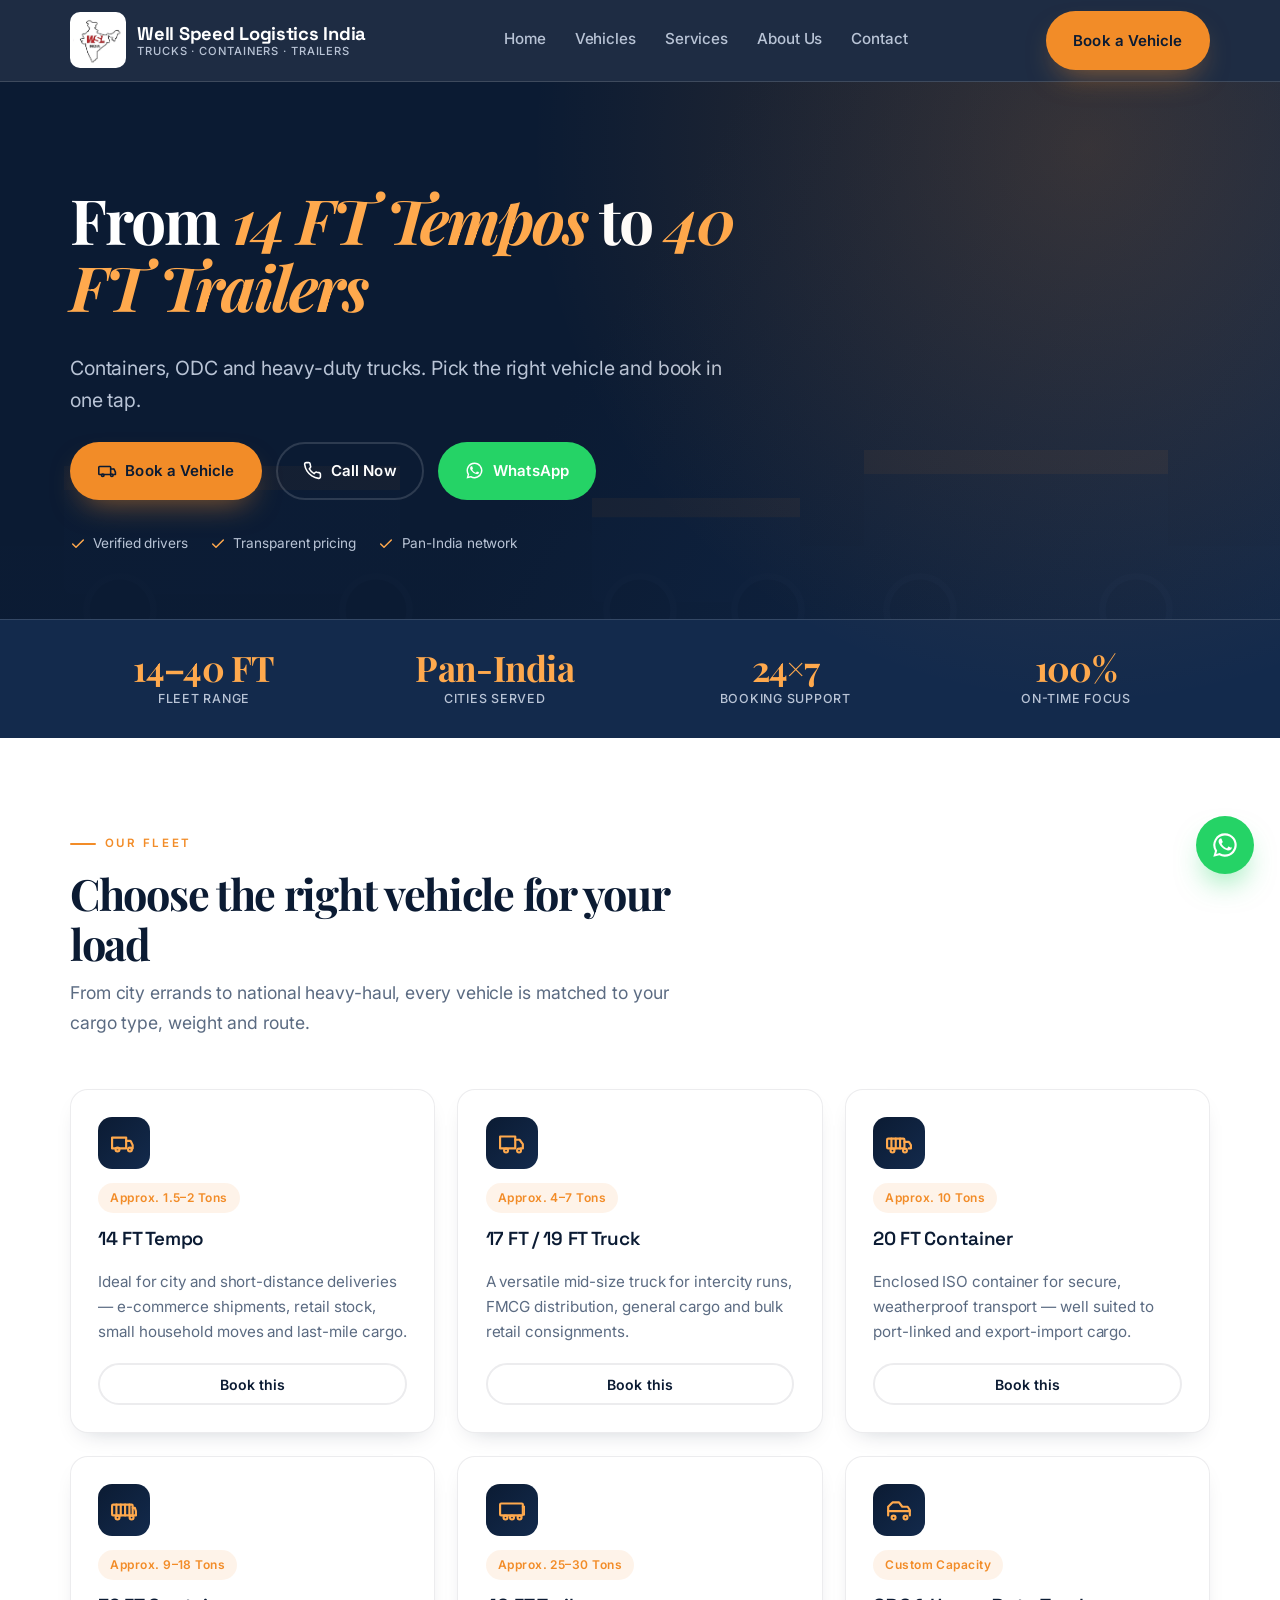
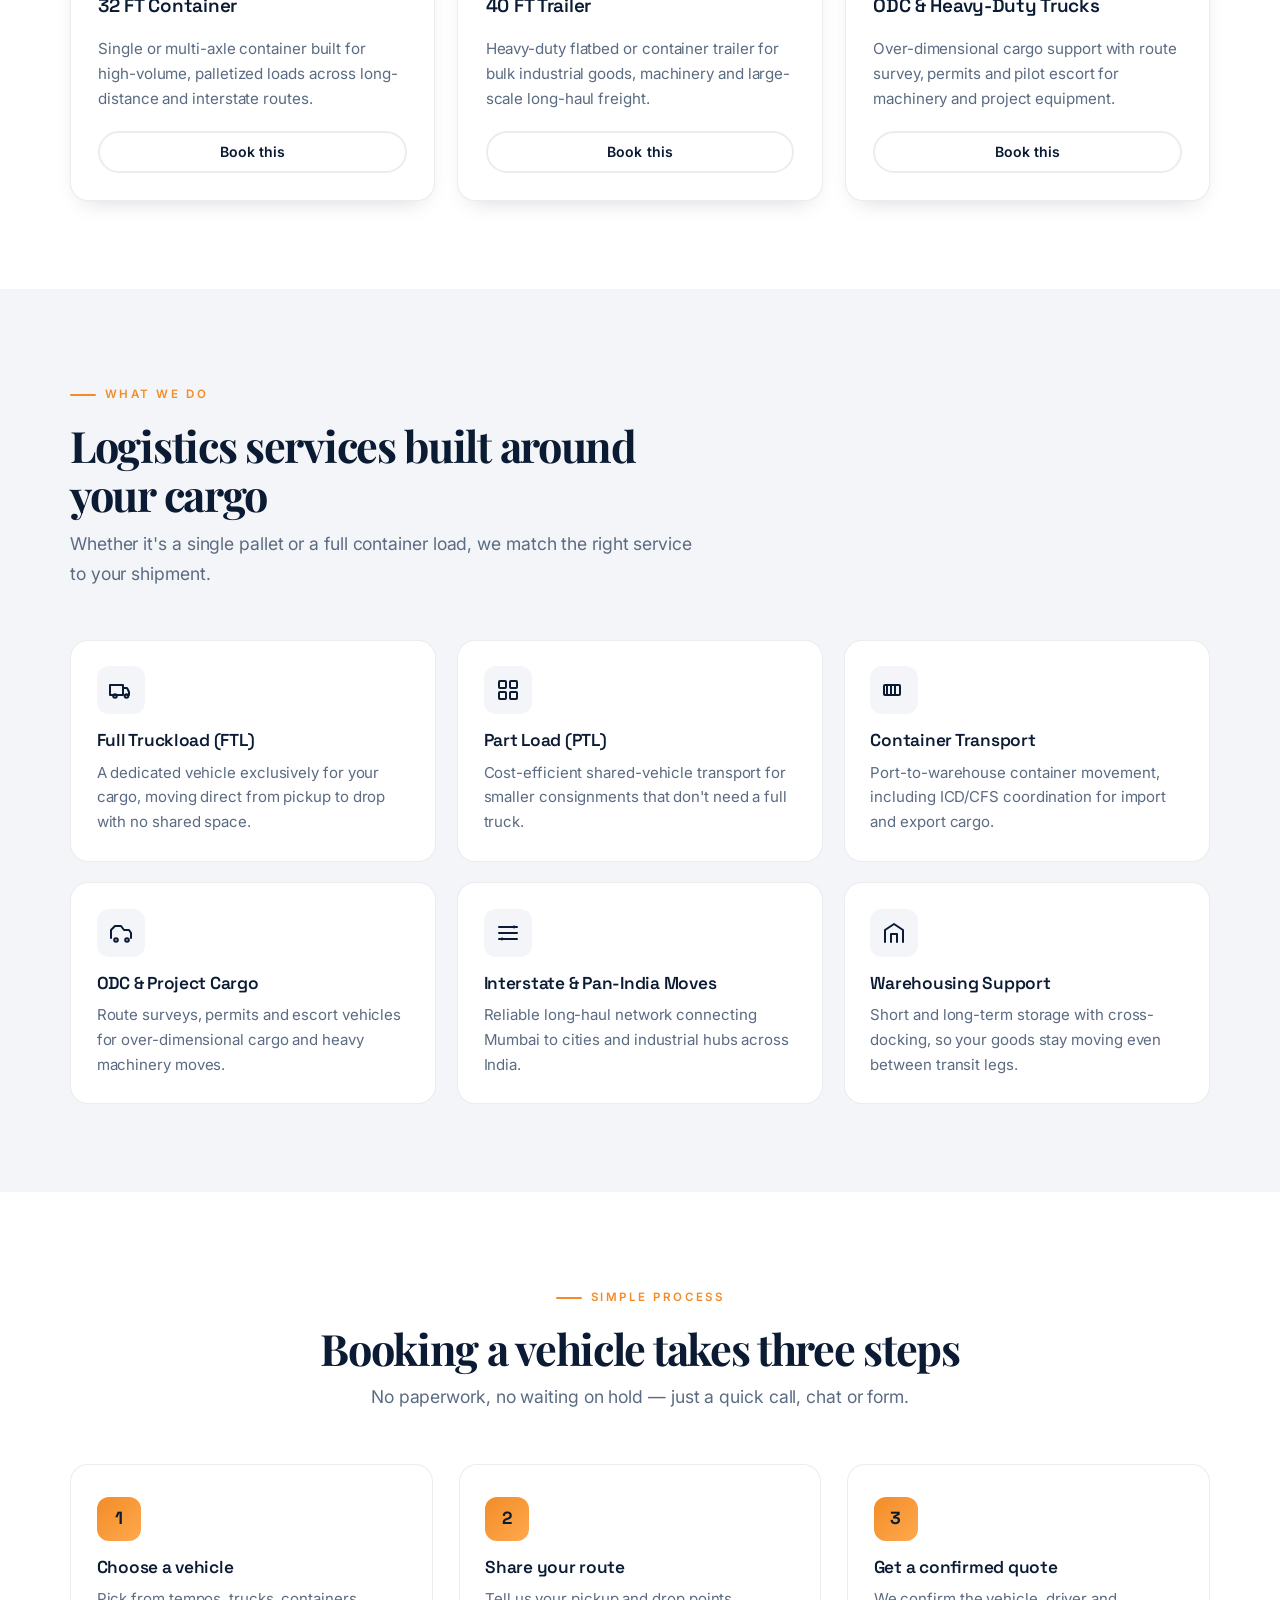
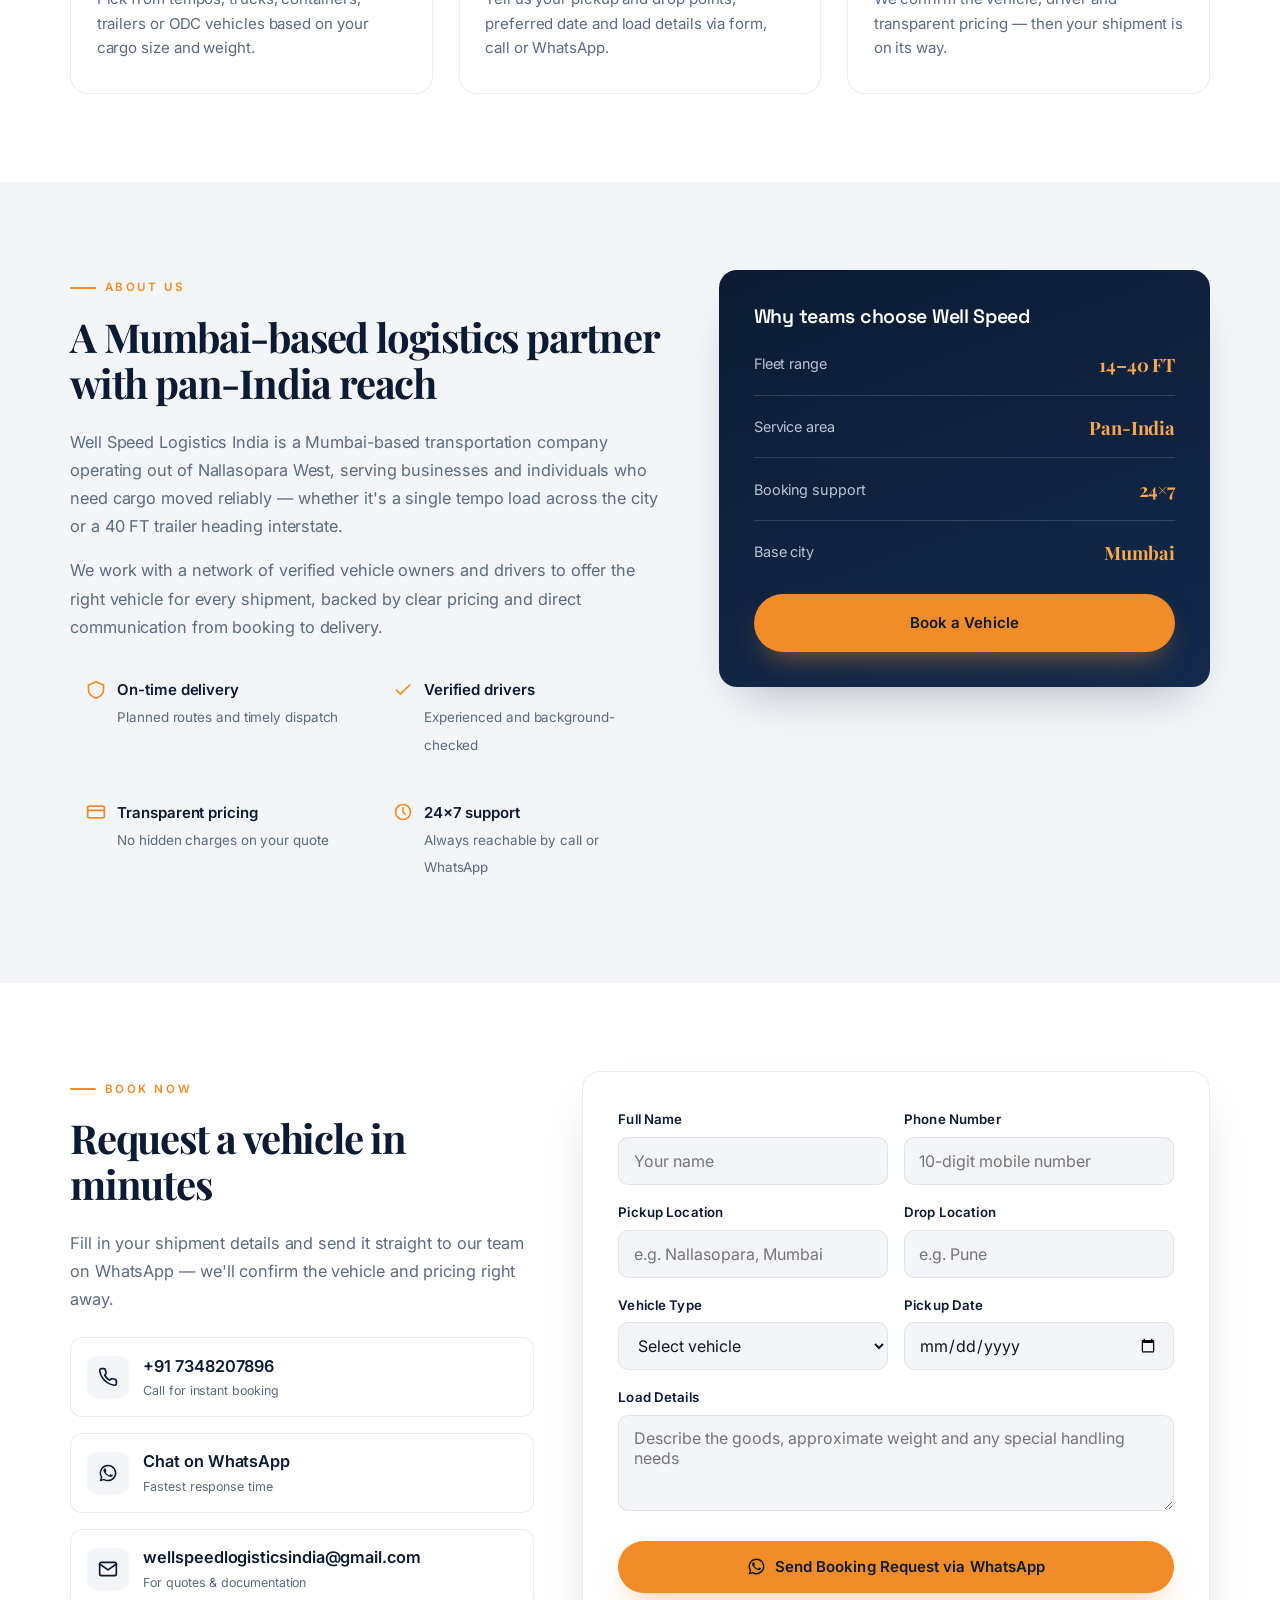
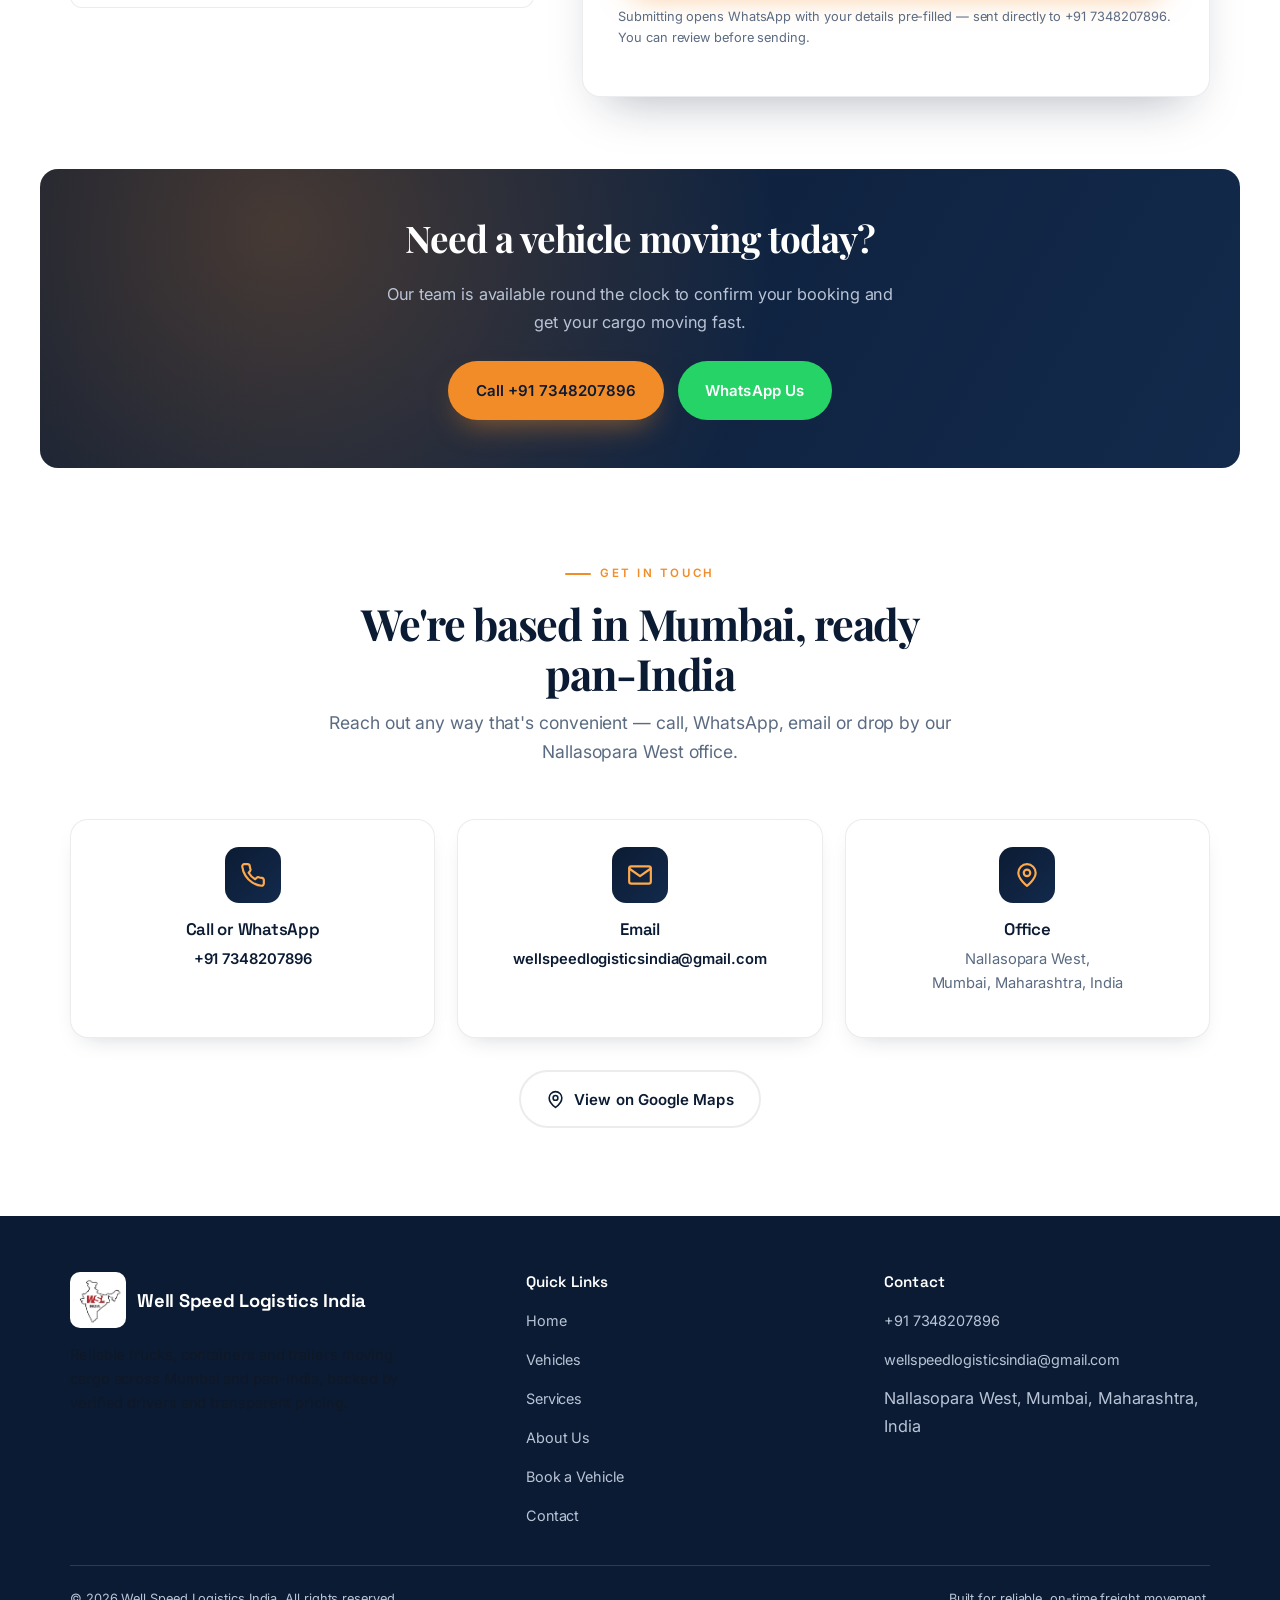
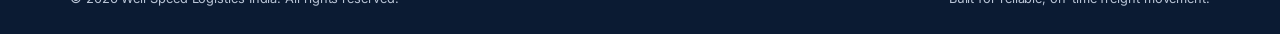
==== index.html @ 602a4a4e "created a updated the 'well-speed-logistics-india'" ====
<!DOCTYPE html>
<html lang="en-IN">
<head>
  <meta charset="UTF-8">
  <meta name="viewport" content="width=device-width, initial-scale=1.0">
  <title>Well Speed Logistics India | Trucks, Containers & Trailers – Mumbai</title>
  <meta name="description" content="Well Speed Logistics India, Mumbai — book 14FT tempos, 17/19FT trucks, 20FT/32FT containers, 40FT trailers and ODC heavy-duty trucks. Full truckload, part load, container transport and pan-India interstate moves. Call +91 7348207896.">
  <meta name="keywords" content="logistics company Mumbai, transport company Nallasopara, truck booking India, container transport Mumbai, ODC transport, full truckload, trailer booking, part load transport">
  <meta name="author" content="Well Speed Logistics India">
  <meta name="robots" content="index, follow">
  <meta name="theme-color" content="#0B1B33">
  <meta property="og:type" content="website">
  <meta property="og:title" content="Well Speed Logistics India | Trucks, Containers & Trailers">
  <meta property="og:description" content="From 14 FT tempos to 40 FT trailers — containers, ODC and heavy-duty trucks. Pick the right vehicle and book in one tap.">
  <meta property="og:locale" content="en_IN">

  <link rel="preconnect" href="https://fonts.googleapis.com">
  <link rel="preconnect" href="https://fonts.gstatic.com" crossorigin>
  <link href="https://fonts.googleapis.com/css2?family=Inter:wght@400;500;600;700&family=Playfair+Display:wght@600;700;800&family=Space+Grotesk:wght@500;600;700&display=swap" rel="stylesheet">

  <script type="application/ld+json">
  {
    "@context": "https://schema.org",
    "@type": "MovingCompany",
    "name": "Well Speed Logistics India",
    "telephone": "+91-7348207896",
    "email": "wellspeedlogisticsindia@gmail.com",
    "address": {
      "@type": "PostalAddress",
      "streetAddress": "Nallasopara West",
      "addressLocality": "Mumbai",
      "addressRegion": "Maharashtra",
      "addressCountry": "IN"
    },
    "areaServed": "IN",
    "priceRange": "$$"
  }
  </script>

  <style>
    :root{
      --navy:#0B1B33;
      --navy-2:#132A4C;
      --navy-3:#1B3763;
      --orange:#F28C28;
      --orange-2:#FFA94D;
      --light:#F3F5F8;
      --white:#FFFFFF;
      --ink:#101826;
      --muted:#5B6B82;
      --muted-light:#B9C4D6;
      --border:rgba(16,24,38,0.08);
      --border-light:rgba(255,255,255,0.14);
      --shadow:0 24px 48px -24px rgba(11,27,51,0.35);
      --shadow-sm:0 10px 24px -14px rgba(11,27,51,0.25);
      --radius:18px;
      --radius-sm:12px;
      --container:1220px;

      /* Premium type stacks */
      --font-display: 'Playfair Display', 'Space Grotesk', Georgia, serif;
      --font-heading: 'Space Grotesk', 'Inter', sans-serif;
      --font-body: 'Inter', -apple-system, BlinkMacSystemFont, 'Segoe UI', sans-serif;
    }

    *,*::before,*::after{box-sizing:border-box;}

    html{
      scroll-behavior:smooth;
      scroll-padding-top:84px;
      -webkit-text-size-adjust:100%;
    }

    body{
      margin:0;
      font-family:var(--font-body);
      font-size:1.02rem;
      font-weight:400;
      color:var(--ink);
      background:var(--white);
      line-height:1.7;
      letter-spacing:-0.005em;
      -webkit-font-smoothing:antialiased;
      -moz-osx-font-smoothing:grayscale;
      text-rendering:optimizeLegibility;
      font-feature-settings:"kern" 1, "liga" 1, "calt" 1;
    }

    /* Display headings — premium serif */
    h1,h2{
      font-family:var(--font-display);
      font-weight:700;
      letter-spacing:-0.025em;
      margin:0 0 .55em;
      color:var(--navy);
      line-height:1.12;
    }

    /* Supporting headings — modern geometric */
    h3,h4{
      font-family:var(--font-heading);
      font-weight:600;
      letter-spacing:-0.015em;
      margin:0 0 .5em;
      color:var(--navy);
      line-height:1.25;
    }

    p{
      margin:0 0 1em;
      font-size:1.02rem;
      line-height:1.72;
      color:var(--ink);
    }

    img{width:100%;height:auto;display:block;}
    a{color:inherit;text-decoration:none;}
    ul{margin:0;padding:0;list-style:none;}
    button{font-family:inherit;cursor:pointer;}
    input,select,textarea{font-family:inherit;font-size:1rem;}
    section{scroll-margin-top:84px;}

    .container{
      width:100%;
      max-width:var(--container);
      margin-inline:auto;
      padding-inline:clamp(1.1rem,4vw,2.5rem);
    }

    .eyebrow{
      display:inline-flex;
      align-items:center;
      gap:.55rem;
      font-family:var(--font-body);
      font-size:.72rem;
      font-weight:600;
      letter-spacing:.22em;
      text-transform:uppercase;
      color:var(--orange);
      margin-bottom:1rem;
    }
    .eyebrow::before{
      content:"";
      width:26px;height:2px;
      background:var(--orange);
      display:inline-block;
      border-radius:2px;
    }

    .section-head{
      max-width:640px;
      margin-bottom:clamp(2rem,5vw,3.2rem);
    }
    .section-head.center{margin-inline:auto;text-align:center;}
    .section-head h2{
      font-family:var(--font-display);
      font-size:clamp(1.85rem,4.2vw,2.7rem);
      font-weight:700;
      letter-spacing:-0.03em;
      line-height:1.15;
      margin-bottom:.55rem;
    }
    .section-head p{
      color:var(--muted);
      font-size:clamp(1rem,1.6vw,1.1rem);
      line-height:1.7;
      letter-spacing:-0.005em;
    }

    /* ---------- Buttons ---------- */
    .btn{
      display:inline-flex;
      align-items:center;
      justify-content:center;
      gap:.55rem;
      min-height:50px;
      padding:.9rem 1.6rem;
      border-radius:999px;
      font-family:var(--font-body);
      font-weight:600;
      font-size:.94rem;
      letter-spacing:0.005em;
      border:2px solid transparent;
      transition:transform .2s ease, box-shadow .2s ease, background .2s ease, color .2s ease, border-color .2s ease;
      white-space:nowrap;
    }
    .btn svg{flex-shrink:0;width:19px;height:19px;}
    .btn-primary{
      background:var(--orange);
      color:var(--navy);
      box-shadow:0 14px 30px -12px rgba(242,140,40,.55);
    }
    .btn-primary:hover{transform:translateY(-2px);box-shadow:0 18px 34px -12px rgba(242,140,40,.65);}
    .btn-outline{
      background:transparent;
      border-color:var(--border-light);
      color:var(--white);
    }
    .btn-outline:hover{background:rgba(255,255,255,.08);transform:translateY(-2px);}
    .btn-outline-dark{
      background:transparent;
      border-color:var(--border);
      color:var(--navy);
    }
    .btn-outline-dark:hover{background:var(--light);transform:translateY(-2px);}
    .btn-whatsapp{
      background:#25D366;
      color:#fff;
    }
    .btn-whatsapp:hover{transform:translateY(-2px);box-shadow:0 14px 28px -12px rgba(37,211,102,.55);}
    .btn-block{width:100%;}
    .btn-sm{min-height:42px;padding:.6rem 1.2rem;font-size:.88rem;}

    /* ---------- Reveal animation ---------- */
    .reveal{opacity:1;}
    @supports (animation-timeline: view()){
      .reveal{
        animation: reveal-in linear both;
        animation-timeline: view();
        animation-range: entry 0% cover 35%;
      }
    }
    @keyframes reveal-in{
      from{opacity:0;transform:translateY(28px);}
      to{opacity:1;transform:none;}
    }
    @media (prefers-reduced-motion: reduce){
      .reveal{animation:none !important;opacity:1 !important;transform:none !important;}
      html{scroll-behavior:auto;}
    }

    /* ---------- Header ---------- */
    .site-header{
      position:sticky;
      top:0;
      z-index:100;
      background:rgba(11,27,51,.92);
      backdrop-filter:blur(10px);
      -webkit-backdrop-filter:blur(10px);
      border-bottom:1px solid var(--border-light);
      transition:box-shadow .25s ease;
    }
    .site-header.scrolled{box-shadow:0 12px 30px -18px rgba(0,0,0,.5);}
    .header-inner{
      display:flex;
      align-items:center;
      justify-content:space-between;
      gap:1rem;
      padding-block:.7rem;
      min-height:64px;
    }
    .brand{
      display:flex;
      align-items:center;
      gap:.7rem;
      min-width:0;
    }
    /* LOGO STYLES — your WSL India logo on white background */
    .logo-box{
      width:56px;height:56px;
      flex-shrink:0;
      border-radius:10px;
      border:none;
      background:#ffffff;
      display:flex;align-items:center;justify-content:center;
      overflow:hidden;
    }
    .logo-box img{
      width:100%;
      height:100%;
      object-fit:contain;
      padding:3px;
    }
    .brand-text{
      display:flex;
      flex-direction:column;
      line-height:1.15;
      min-width:0;
    }
    .brand-text .name{
      font-family:var(--font-heading);
      font-weight:700;
      font-size:clamp(.98rem,2.2vw,1.15rem);
      letter-spacing:-0.015em;
      color:#fff;
      white-space:nowrap;
      overflow:hidden;
      text-overflow:ellipsis;
    }
    .brand-text .tag{
      font-size:.7rem;
      color:var(--muted-light);
      letter-spacing:.08em;
      text-transform:uppercase;
      font-weight:500;
    }

    .main-nav{
      display:none;
      align-items:center;
      gap:clamp(1rem,2vw,2rem);
    }
    .main-nav a{
      color:var(--muted-light);
      font-weight:500;
      font-size:.95rem;
      letter-spacing:-0.005em;
      padding:.4rem .1rem;
      border-bottom:2px solid transparent;
      transition:color .2s ease, border-color .2s ease;
    }
    .main-nav a:hover{color:#fff;border-color:var(--orange);}

    .header-actions{display:flex;align-items:center;gap:.7rem;}
    .header-actions .btn{display:none;}

    .hamburger{
      display:flex;
      align-items:center;
      justify-content:center;
      width:46px;height:46px;
      border-radius:10px;
      border:1px solid var(--border-light);
      background:rgba(255,255,255,.05);
      color:#fff;
    }
    .hamburger svg{width:22px;height:22px;}
    .hamburger .icon-close{display:none;}
    .hamburger[aria-expanded="true"] .icon-menu{display:none;}
    .hamburger[aria-expanded="true"] .icon-close{display:block;}

    .mobile-nav{
      display:none;
      flex-direction:column;
      gap:.2rem;
      padding:.6rem 0 1.2rem;
      border-top:1px solid var(--border-light);
    }
    .mobile-nav.open{display:flex;}
    .mobile-nav a{
      color:#fff;
      font-weight:500;
      padding:.85rem .3rem;
      border-radius:8px;
      min-height:44px;
      display:flex;
      align-items:center;
    }
    .mobile-nav a:hover{background:rgba(255,255,255,.06);}
    .mobile-nav .btn{margin-top:.6rem;}

    @media (min-width:900px){
      .main-nav{display:flex;}
      .header-actions .btn{display:inline-flex;}
      .hamburger{display:none;}
      .mobile-nav{display:none !important;}
    }

    /* ---------- Hero ---------- */
    .hero{
      position:relative;
      color:#fff;
      background:
        linear-gradient(120deg,rgba(11,27,51,.94),rgba(11,27,51,.86) 45%,rgba(19,42,76,.82)),
        url('data:image/svg+xml;utf8,<svg xmlns="http://www.w3.org/2000/svg" width="1600" height="900" viewBox="0 0 1600 900"><rect width="1600" height="900" fill="%230B1B33"/><g opacity="0.35"><rect x="0" y="620" width="1600" height="280" fill="%23132A4C"/><rect x="80" y="520" width="420" height="160" rx="10" fill="%231B3763"/><rect x="80" y="520" width="420" height="30" fill="%23F28C28"/><circle cx="150" cy="700" r="42" fill="%230B1B33" stroke="%23334E77" stroke-width="8"/><circle cx="470" cy="700" r="42" fill="%230B1B33" stroke="%23334E77" stroke-width="8"/><rect x="560" y="600" width="180" height="90" rx="8" fill="%23132A4C"/><rect x="740" y="560" width="260" height="130" rx="10" fill="%231B3763"/><rect x="740" y="560" width="260" height="24" fill="%23F28C28"/><circle cx="800" cy="700" r="42" fill="%230B1B33" stroke="%23334E77" stroke-width="8"/><circle cx="960" cy="700" r="42" fill="%230B1B33" stroke="%23334E77" stroke-width="8"/><rect x="1080" y="500" width="380" height="190" rx="10" fill="%23132A4C"/><rect x="1080" y="500" width="380" height="30" fill="%23F28C28"/><circle cx="1150" cy="700" r="42" fill="%230B1B33" stroke="%23334E77" stroke-width="8"/><circle cx="1420" cy="700" r="42" fill="%230B1B33" stroke="%23334E77" stroke-width="8"/></g></svg>');
      background-size:cover;
      background-position:center;
      overflow:hidden;
    }
    .hero::after{
      content:"";
      position:absolute;inset:0;
      background:radial-gradient(circle at 85% 10%,rgba(242,140,40,.18),transparent 45%);
      pointer-events:none;
    }
    .hero-inner{
      position:relative;
      padding-block:clamp(3.2rem,9vw,6.5rem) clamp(2.5rem,6vw,4rem);
    }
    .hero-content{max-width:720px;}
    .hero-content h1{
      font-family:var(--font-display);
      font-size:clamp(2.1rem,6vw,3.9rem);
      font-weight:700;
      letter-spacing:-0.03em;
      line-height:1.08;
      color:#fff;
      margin-bottom:.5em;
    }
    .hero-content h1 .accent{
      color:var(--orange-2);
      font-style:italic;
      font-weight:700;
    }
    .hero-content .lead{
      font-family:var(--font-body);
      font-size:clamp(1.05rem,2vw,1.22rem);
      font-weight:400;
      color:var(--muted-light);
      line-height:1.65;
      letter-spacing:-0.008em;
      max-width:56ch;
    }
    .hero-ctas{
      display:flex;
      flex-wrap:wrap;
      gap:.85rem;
      margin-top:1.6rem;
    }
    .hero-badges{
      display:flex;
      flex-wrap:wrap;
      gap:.6rem 1.4rem;
      margin-top:2rem;
      font-size:.85rem;
      color:var(--muted-light);
    }
    .hero-badges span{display:flex;align-items:center;gap:.45rem;}
    .hero-badges svg{width:16px;height:16px;color:var(--orange-2);flex-shrink:0;}

    .stats-strip{
      position:relative;
      background:var(--navy-2);
      border-top:1px solid var(--border-light);
    }
    .stats-grid{
      display:grid;
      grid-template-columns:repeat(2,1fr);
      gap:1.4rem;
      padding-block:1.8rem;
    }
    .stat{color:#fff;text-align:center;}
    .stat .num{
      font-family:var(--font-display);
      font-weight:700;
      font-size:clamp(1.5rem,3.4vw,2.2rem);
      letter-spacing:-0.02em;
      color:var(--orange-2);
      line-height:1.1;
    }
    .stat .label{
      font-family:var(--font-body);
      font-size:.78rem;
      font-weight:500;
      letter-spacing:.06em;
      text-transform:uppercase;
      color:var(--muted-light);
    }
    @media (min-width:760px){
      .stats-grid{grid-template-columns:repeat(4,1fr);}
    }

    /* ---------- Generic sections ---------- */
    .section{padding-block:clamp(3rem,7vw,5.5rem);}
    .section.alt{background:var(--light);}

    /* ---------- Vehicles ---------- */
    .grid-cards{
      display:grid;
      grid-template-columns:1fr;
      gap:1.4rem;
    }
    @media (min-width:760px){.grid-cards{grid-template-columns:repeat(2,1fr);}}
    @media (min-width:1100px){.grid-cards{grid-template-columns:repeat(3,1fr);}}

    .v-card{
      background:#fff;
      border:1px solid var(--border);
      border-radius:var(--radius);
      padding:clamp(1.3rem,2.5vw,1.7rem);
      box-shadow:var(--shadow-sm);
      display:flex;
      flex-direction:column;
      gap:.9rem;
      transition:transform .25s ease, box-shadow .25s ease, border-color .25s ease;
    }
    .v-card:hover{transform:translateY(-6px);box-shadow:var(--shadow);border-color:rgba(242,140,40,.35);}
    .v-icon{
      width:52px;height:52px;
      border-radius:14px;
      background:linear-gradient(135deg,var(--navy),var(--navy-2));
      display:flex;align-items:center;justify-content:center;
      color:var(--orange-2);
    }
    .v-icon svg{width:26px;height:26px;}
    .v-card h3{
      font-family:var(--font-heading);
      font-size:1.18rem;
      font-weight:600;
      letter-spacing:-0.015em;
      color:var(--navy);
      margin-bottom:.25rem;
    }
    .v-cap{
      display:inline-block;
      font-size:.75rem;
      font-weight:600;
      letter-spacing:.04em;
      color:var(--orange);
      background:rgba(242,140,40,.1);
      border-radius:999px;
      padding:.28rem .75rem;
      width:fit-content;
    }
    .v-card p{color:var(--muted);font-size:.95rem;line-height:1.65;margin-bottom:0;flex-grow:1;}
    .v-card .btn{margin-top:.3rem;}

    /* ---------- Services ---------- */
    .svc-grid{
      display:grid;
      grid-template-columns:1fr;
      gap:1.3rem;
    }
    @media (min-width:760px){.svc-grid{grid-template-columns:repeat(2,1fr);}}
    @media (min-width:1100px){.svc-grid{grid-template-columns:repeat(3,1fr);}}
    .svc-card{
      background:#fff;
      border-radius:var(--radius);
      padding:clamp(1.3rem,2.5vw,1.6rem);
      border:1px solid var(--border);
      transition:transform .25s ease, box-shadow .25s ease;
    }
    .svc-card:hover{transform:translateY(-4px);box-shadow:var(--shadow-sm);}
    .svc-icon{
      width:48px;height:48px;
      border-radius:12px;
      background:var(--light);
      display:flex;align-items:center;justify-content:center;
      color:var(--navy);
      margin-bottom:1rem;
    }
    .svc-icon svg{width:24px;height:24px;}
    .svc-card h3{font-size:1.08rem;}
    .svc-card p{color:var(--muted);font-size:.94rem;line-height:1.65;margin:0;}

    /* ---------- How it works ---------- */
    .steps{
      display:grid;
      grid-template-columns:1fr;
      gap:1.6rem;
      counter-reset:step;
    }
    @media (min-width:760px){.steps{grid-template-columns:repeat(3,1fr);}}
    .step{
      position:relative;
      background:#fff;
      border:1px solid var(--border);
      border-radius:var(--radius);
      padding:clamp(1.5rem,3vw,2rem) clamp(1.3rem,3vw,1.6rem);
    }
    .step .step-num{
      width:44px;height:44px;
      border-radius:12px;
      background:linear-gradient(135deg,var(--orange),var(--orange-2));
      color:var(--navy);
      font-family:var(--font-heading);
      font-weight:700;
      font-size:1.1rem;
      display:flex;align-items:center;justify-content:center;
      margin-bottom:1rem;
    }
    .step h3{font-size:1.08rem;}
    .step p{color:var(--muted);font-size:.94rem;line-height:1.65;margin:0;}

    /* ---------- About ---------- */
    .about-grid{
      display:grid;
      grid-template-columns:1fr;
      gap:clamp(2rem,5vw,3rem);
      align-items:start;
    }
    @media (min-width:1100px){.about-grid{grid-template-columns:1.1fr .9fr;}}
    .about-copy p{color:var(--muted);}
    .about-copy h2{
      font-family:var(--font-display);
      font-size:clamp(1.85rem,4.2vw,2.5rem);
      letter-spacing:-0.03em;
      line-height:1.15;
    }
    .why-list{
      display:grid;
      grid-template-columns:1fr;
      gap:.8rem;
      margin-top:1.4rem;
    }
    @media (min-width:600px){.why-list{grid-template-columns:1fr 1fr;}}
    .why-item{
      display:flex;
      align-items:flex-start;
      gap:.7rem;
      background:var(--light);
      border-radius:var(--radius-sm);
      padding:.9rem 1rem;
    }
    .why-item svg{width:20px;height:20px;color:var(--orange);flex-shrink:0;margin-top:.15rem;}
    .why-item strong{display:block;font-size:.94rem;color:var(--navy);font-weight:600;letter-spacing:-0.005em;}
    .why-item span.desc{font-size:.84rem;color:var(--muted);line-height:1.55;}

    .about-panel{
      background:linear-gradient(160deg,var(--navy),var(--navy-2));
      border-radius:var(--radius);
      padding:clamp(1.6rem,4vw,2.2rem);
      color:#fff;
      box-shadow:var(--shadow);
    }
    .about-panel h3{color:#fff;font-size:1.22rem;font-family:var(--font-heading);}
    .about-panel ul{display:flex;flex-direction:column;gap:1rem;margin-top:1.2rem;}
    .about-panel li{display:flex;justify-content:space-between;align-items:center;border-bottom:1px solid var(--border-light);padding-bottom:.9rem;font-size:.9rem;color:var(--muted-light);}
    .about-panel li:last-child{border-bottom:none;padding-bottom:0;}
    .about-panel li b{color:var(--orange-2);font-family:var(--font-display);font-size:1.15rem;font-weight:700;letter-spacing:-0.01em;}

    /* ---------- Booking form ---------- */
    .booking-wrap{
      display:grid;
      grid-template-columns:1fr;
      gap:clamp(2rem,5vw,3rem);
      align-items:start;
    }
    @media (min-width:1100px){.booking-wrap{grid-template-columns:.85fr 1.15fr;}}
    .booking-info h2{
      font-family:var(--font-display);
      font-size:clamp(1.85rem,4.2vw,2.5rem);
      letter-spacing:-0.03em;
      line-height:1.15;
    }
    .booking-info p{color:var(--muted);}
    .info-list{display:flex;flex-direction:column;gap:1rem;margin-top:1.5rem;}
    .info-row{
      display:flex;
      align-items:center;
      gap:.9rem;
      background:#fff;
      border:1px solid var(--border);
      border-radius:var(--radius-sm);
      padding:.9rem 1rem;
    }
    .info-row .ic{
      width:42px;height:42px;flex-shrink:0;
      border-radius:10px;
      background:var(--light);
      display:flex;align-items:center;justify-content:center;
      color:var(--navy);
    }
    .info-row .ic svg{width:20px;height:20px;}
    .info-row a{font-weight:600;color:var(--navy);letter-spacing:-0.005em;}
    .info-row span.small{display:block;font-size:.78rem;color:var(--muted);}

    .booking-form{
      background:#fff;
      border:1px solid var(--border);
      border-radius:var(--radius);
      padding:clamp(1.4rem,3.5vw,2.2rem);
      box-shadow:var(--shadow);
    }
    .form-grid{
      display:grid;
      grid-template-columns:1fr;
      gap:1rem;
    }
    @media (min-width:600px){
      .form-grid{grid-template-columns:1fr 1fr;}
      .form-grid .full{grid-column:1 / -1;}
    }
    .field label{
      display:block;
      font-size:.83rem;
      font-weight:600;
      letter-spacing:.01em;
      color:var(--navy);
      margin-bottom:.4rem;
    }
    .field input,
    .field select,
    .field textarea{
      width:100%;
      min-height:48px;
      border:1.5px solid var(--border);
      border-radius:10px;
      padding:.7rem .9rem;
      background:var(--light);
      color:var(--ink);
      transition:border-color .2s ease, background .2s ease;
    }
    .field textarea{min-height:96px;resize:vertical;}
    .field input:focus,
    .field select:focus,
    .field textarea:focus{
      outline:none;
      border-color:var(--orange);
      background:#fff;
    }
    .form-note{font-size:.8rem;color:var(--muted);margin-top:.9rem;line-height:1.6;}
    .form-status{
      margin-top:.9rem;
      font-size:.85rem;
      font-weight:600;
      color:#1b7a3d;
      display:none;
    }
    .form-status.show{display:block;}

    /* ---------- Contact ---------- */
    .contact-grid{
      display:grid;
      grid-template-columns:1fr;
      gap:1.4rem;
    }
    @media (min-width:760px){.contact-grid{grid-template-columns:repeat(3,1fr);}}
    .contact-card{
      background:#fff;
      border:1px solid var(--border);
      border-radius:var(--radius);
      padding:clamp(1.3rem,2.5vw,1.7rem);
      text-align:center;
      box-shadow:var(--shadow-sm);
    }
    .contact-card .ic{
      width:56px;height:56px;
      margin-inline:auto;
      border-radius:14px;
      background:linear-gradient(135deg,var(--navy),var(--navy-2));
      display:flex;align-items:center;justify-content:center;
      color:var(--orange-2);
      margin-bottom:1rem;
    }
    .contact-card .ic svg{width:26px;height:26px;}
    .contact-card h3{font-size:1.05rem;}
    .contact-card p{color:var(--muted);font-size:.92rem;line-height:1.6;}
    .contact-card a.link{color:var(--navy);font-weight:600;}
    .map-cta{
      margin-top:2rem;
      text-align:center;
    }

    /* ---------- CTA band ---------- */
    .cta-band{
      background:linear-gradient(120deg,var(--navy),var(--navy-2));
      color:#fff;
      border-radius:var(--radius);
      padding:clamp(2rem,5vw,3rem);
      text-align:center;
      margin-inline:clamp(1.1rem,4vw,2.5rem);
      margin-top:-1rem;
      position:relative;
      overflow:hidden;
    }
    .cta-band::before{
      content:"";
      position:absolute;inset:0;
      background:radial-gradient(circle at 20% 20%,rgba(242,140,40,.25),transparent 50%);
    }
    .cta-band h2{
      color:#fff;
      font-family:var(--font-display);
      font-size:clamp(1.6rem,3.8vw,2.3rem);
      letter-spacing:-0.03em;
      line-height:1.15;
      position:relative;
    }
    .cta-band p{color:var(--muted-light);max-width:52ch;margin-inline:auto;position:relative;}
    .cta-band .hero-ctas{justify-content:center;position:relative;}

    /* ---------- Footer ---------- */
    footer{
      background:var(--navy);
      color:var(--muted-light);
      padding-block:clamp(2.5rem,5vw,3.5rem) 1.5rem;
    }
    .footer-grid{
      display:grid;
      grid-template-columns:1fr;
      gap:2rem;
    }
    @media (min-width:760px){.footer-grid{grid-template-columns:1.3fr 1fr 1fr;}}
    .footer-brand .brand{margin-bottom:.9rem;}
    .footer-brand p{font-size:.92rem;max-width:38ch;line-height:1.65;}
    .footer-col h4{color:#fff;font-size:.95rem;margin-bottom:1rem;letter-spacing:.01em;}
    .footer-col ul{display:flex;flex-direction:column;gap:.7rem;}
    .footer-col a{font-size:.9rem;transition:color .2s ease;}
    .footer-col a:hover{color:var(--orange-2);}
    .footer-bottom{
      border-top:1px solid var(--border-light);
      margin-top:2.2rem;
      padding-top:1.4rem;
      display:flex;
      flex-wrap:wrap;
      justify-content:space-between;
      gap:.8rem;
      font-size:.8rem;
    }

    /* ---------- Floating WhatsApp ---------- */
    .wa-float{
      position:fixed;
      right:clamp(1rem,4vw,1.6rem);
      bottom:clamp(1rem,4vw,1.6rem);
      width:58px;height:58px;
      border-radius:50%;
      background:#25D366;
      color:#fff;
      display:flex;align-items:center;justify-content:center;
      box-shadow:0 16px 30px -10px rgba(37,211,102,.6);
      z-index:90;
      transition:transform .2s ease;
    }
    .wa-float:hover{transform:scale(1.08);}
    .wa-float svg{width:28px;height:28px;}

    .visually-hidden{
      position:absolute;width:1px;height:1px;
      padding:0;margin:-1px;overflow:hidden;
      clip:rect(0,0,0,0);white-space:nowrap;border:0;
    }

    a:focus-visible,button:focus-visible,input:focus-visible,select:focus-visible,textarea:focus-visible{
      outline:2.5px solid var(--orange);
      outline-offset:2px;
    }
  </style>
</head>
<body>

<a class="visually-hidden" href="#main">Skip to main content</a>

<header class="site-header" id="siteHeader">
  <div class="container header-inner">
    <a href="#home" class="brand" aria-label="Well Speed Logistics India, home">
      <!-- LOGO: header -->
      <span class="logo-box">
        <img src="well-speed.jpeg" alt="Well Speed Logistics India logo">
      </span>
      <span class="brand-text">
        <span class="name">Well Speed Logistics India</span>
        <span class="tag">Trucks &middot; Containers &middot; Trailers</span>
      </span>
    </a>

    <nav class="main-nav" aria-label="Primary">
      <a href="#home">Home</a>
      <a href="#vehicles">Vehicles</a>
      <a href="#services">Services</a>
      <a href="#about">About Us</a>
      <a href="#contact">Contact</a>
    </nav>

    <div class="header-actions">
      <a href="#booking" class="btn btn-primary">Book a Vehicle</a>
      <button class="hamburger" id="hamburgerBtn" aria-expanded="false" aria-controls="mobileNav" aria-label="Toggle navigation menu">
        <svg class="icon-menu" viewBox="0 0 24 24" fill="none" stroke="currentColor" stroke-width="2" stroke-linecap="round"><line x1="3" y1="6" x2="21" y2="6"/><line x1="3" y1="12" x2="21" y2="12"/><line x1="3" y1="18" x2="21" y2="18"/></svg>
        <svg class="icon-close" viewBox="0 0 24 24" fill="none" stroke="currentColor" stroke-width="2" stroke-linecap="round"><line x1="6" y1="6" x2="18" y2="18"/><line x1="18" y1="6" x2="6" y2="18"/></svg>
      </button>
    </div>
  </div>

  <div class="container">
    <nav class="mobile-nav" id="mobileNav" aria-label="Mobile">
      <a href="#home">Home</a>
      <a href="#vehicles">Vehicles</a>
      <a href="#services">Services</a>
      <a href="#about">About Us</a>
      <a href="#contact">Contact</a>
      <a href="#booking" class="btn btn-primary btn-block">Book a Vehicle</a>
    </nav>
  </div>
</header>

<main id="main">

  <!-- ================= HERO ================= -->
  <section class="hero" id="home">
    <div class="container hero-inner">
      <div class="hero-content">
        <h1>From <span class="accent">14 FT Tempos</span> to <span class="accent">40 FT Trailers</span></h1>
        <p class="lead">Containers, ODC and heavy-duty trucks. Pick the right vehicle and book in one tap.</p>
        <div class="hero-ctas">
          <a href="#booking" class="btn btn-primary">
            <svg viewBox="0 0 24 24" fill="none" stroke="currentColor" stroke-width="2" stroke-linecap="round" stroke-linejoin="round"><rect x="1" y="7" width="15" height="10" rx="1"/><path d="M16 10h3.5a1 1 0 0 1 .9.55L22 14v3h-2"/><circle cx="6" cy="18" r="1.6"/><circle cx="17.5" cy="18" r="1.6"/></svg>
            Book a Vehicle
          </a>
          <a href="tel:+917348207896" class="btn btn-outline">
            <svg viewBox="0 0 24 24" fill="none" stroke="currentColor" stroke-width="2" stroke-linecap="round" stroke-linejoin="round"><path d="M22 16.9v3a2 2 0 0 1-2.2 2 19.8 19.8 0 0 1-8.6-3.1 19.5 19.5 0 0 1-6-6A19.8 19.8 0 0 1 2.1 4.2 2 2 0 0 1 4 2h3a2 2 0 0 1 2 1.7c.1.9.3 1.8.6 2.7a2 2 0 0 1-.4 2.1L8 9.9a16 16 0 0 0 6 6l1.4-1.4a2 2 0 0 1 2.1-.4c.9.3 1.8.5 2.7.6A2 2 0 0 1 22 16.9Z"/></svg>
            Call Now
          </a>
          <a href="https://wa.me/917348207896?text=Hi%20Well%20Speed%20Logistics%20India%2C%20I%20would%20like%20to%20book%20a%20vehicle." target="_blank" rel="noopener" class="btn btn-whatsapp">
            <svg viewBox="0 0 24 24" fill="currentColor"><path d="M17.5 14.4c-.3-.1-1.7-.9-2-1-.3-.1-.5-.1-.7.1-.2.3-.7 1-.9 1.2-.2.2-.3.2-.6.1-.3-.1-1.3-.5-2.4-1.5-.9-.8-1.5-1.8-1.7-2.1-.2-.3 0-.5.1-.6.1-.1.3-.3.4-.5.1-.1.2-.3.3-.5.1-.2 0-.4 0-.5C10 9 9.4 7.6 9.2 7c-.2-.5-.4-.5-.6-.5h-.5c-.2 0-.5.1-.7.3-.2.3-.9.9-.9 2.2s1 2.6 1.1 2.7c.1.2 2 3 4.7 4.2.7.3 1.2.5 1.6.6.7.2 1.3.2 1.8.1.5-.1 1.7-.7 1.9-1.4.2-.7.2-1.2.2-1.4-.1-.1-.3-.2-.6-.3z"/><path d="M12 2a10 10 0 0 0-8.6 15.1L2 22l5.1-1.3A10 10 0 1 0 12 2Zm0 18.2a8.2 8.2 0 0 1-4.2-1.1l-.3-.2-3 .8.8-2.9-.2-.3A8.2 8.2 0 1 1 12 20.2Z"/></svg>
            WhatsApp
          </a>
        </div>
        <div class="hero-badges">
          <span><svg viewBox="0 0 24 24" fill="none" stroke="currentColor" stroke-width="2.2" stroke-linecap="round" stroke-linejoin="round"><path d="M20 6 9 17l-5-5"/></svg> Verified drivers</span>
          <span><svg viewBox="0 0 24 24" fill="none" stroke="currentColor" stroke-width="2.2" stroke-linecap="round" stroke-linejoin="round"><path d="M20 6 9 17l-5-5"/></svg> Transparent pricing</span>
          <span><svg viewBox="0 0 24 24" fill="none" stroke="currentColor" stroke-width="2.2" stroke-linecap="round" stroke-linejoin="round"><path d="M20 6 9 17l-5-5"/></svg> Pan-India network</span>
        </div>
      </div>
    </div>

    <div class="stats-strip">
      <div class="container">
        <div class="stats-grid">
          <div class="stat"><div class="num">14–40 FT</div><div class="label">Fleet range</div></div>
          <div class="stat"><div class="num">Pan-India</div><div class="label">Cities served</div></div>
          <div class="stat"><div class="num">24×7</div><div class="label">Booking support</div></div>
          <div class="stat"><div class="num">100%</div><div class="label">On-time focus</div></div>
        </div>
      </div>
    </div>
  </section>

  <!-- ================= VEHICLES ================= -->
  <section class="section" id="vehicles">
    <div class="container">
      <div class="section-head reveal">
        <span class="eyebrow">Our Fleet</span>
        <h2>Choose the right vehicle for your load</h2>
        <p>From city errands to national heavy-haul, every vehicle is matched to your cargo type, weight and route.</p>
      </div>

      <div class="grid-cards">

        <article class="v-card reveal">
          <div class="v-icon">
            <svg viewBox="0 0 24 24" fill="none" stroke="currentColor" stroke-width="2" stroke-linecap="round" stroke-linejoin="round"><path d="M1 7h13v10H1z"/><path d="M14 10h3.5a1 1 0 0 1 .9.55L20 14v3h-2"/><circle cx="6" cy="18" r="1.8"/><circle cx="17.5" cy="18" r="1.8"/></svg>
          </div>
          <span class="v-cap">Approx. 1.5–2 Tons</span>
          <h3>14 FT Tempo</h3>
          <p>Ideal for city and short-distance deliveries — e-commerce shipments, retail stock, small household moves and last-mile cargo.</p>
          <button class="btn btn-outline-dark btn-sm book-vehicle" data-vehicle="14 FT Tempo">Book this</button>
        </article>

        <article class="v-card reveal">
          <div class="v-icon">
            <svg viewBox="0 0 24 24" fill="none" stroke="currentColor" stroke-width="2" stroke-linecap="round" stroke-linejoin="round"><path d="M1 6h14v11H1z"/><path d="M15 9h4l3 4v4h-2"/><circle cx="6.5" cy="19" r="1.8"/><circle cx="18.5" cy="19" r="1.8"/></svg>
          </div>
          <span class="v-cap">Approx. 4–7 Tons</span>
          <h3>17 FT / 19 FT Truck</h3>
          <p>A versatile mid-size truck for intercity runs, FMCG distribution, general cargo and bulk retail consignments.</p>
          <button class="btn btn-outline-dark btn-sm book-vehicle" data-vehicle="17/19 FT Truck">Book this</button>
        </article>

        <article class="v-card reveal">
          <div class="v-icon">
            <svg viewBox="0 0 24 24" fill="none" stroke="currentColor" stroke-width="2" stroke-linecap="round" stroke-linejoin="round"><rect x="1" y="8" width="16" height="9" rx="1"/><path d="M17 11h3.5a1 1 0 0 1 .9.5L23 14v3h-2"/><circle cx="6" cy="19" r="1.8"/><circle cx="17.5" cy="19" r="1.8"/><path d="M5 8v9M9 8v9M13 8v9"/></svg>
          </div>
          <span class="v-cap">Approx. 10 Tons</span>
          <h3>20 FT Container</h3>
          <p>Enclosed ISO container for secure, weatherproof transport — well suited to port-linked and export-import cargo.</p>
          <button class="btn btn-outline-dark btn-sm book-vehicle" data-vehicle="20 FT Container">Book this</button>
        </article>

        <article class="v-card reveal">
          <div class="v-icon">
            <svg viewBox="0 0 24 24" fill="none" stroke="currentColor" stroke-width="2" stroke-linecap="round" stroke-linejoin="round"><rect x="1" y="7" width="19" height="10" rx="1"/><path d="M20 10h2l1 3v4h-2"/><circle cx="6" cy="19" r="1.8"/><circle cx="19" cy="19" r="1.8"/><path d="M5 7v10M9 7v10M13 7v10M17 7v10"/></svg>
          </div>
          <span class="v-cap">Approx. 9–18 Tons</span>
          <h3>32 FT Container</h3>
          <p>Single or multi-axle container built for high-volume, palletized loads across long-distance and interstate routes.</p>
          <button class="btn btn-outline-dark btn-sm book-vehicle" data-vehicle="32 FT Container">Book this</button>
        </article>

        <article class="v-card reveal">
          <div class="v-icon">
            <svg viewBox="0 0 24 24" fill="none" stroke="currentColor" stroke-width="2" stroke-linecap="round" stroke-linejoin="round"><rect x="1" y="6" width="21" height="11" rx="1"/><path d="M22 9h1.5l.5 2v5h-2"/><circle cx="6" cy="19" r="1.8"/><circle cx="12" cy="19" r="1.8"/><circle cx="19" cy="19" r="1.8"/></svg>
          </div>
          <span class="v-cap">Approx. 25–30 Tons</span>
          <h3>40 FT Trailer</h3>
          <p>Heavy-duty flatbed or container trailer for bulk industrial goods, machinery and large-scale long-haul freight.</p>
          <button class="btn btn-outline-dark btn-sm book-vehicle" data-vehicle="40 FT Trailer">Book this</button>
        </article>

        <article class="v-card reveal">
          <div class="v-icon">
            <svg viewBox="0 0 24 24" fill="none" stroke="currentColor" stroke-width="2" stroke-linecap="round" stroke-linejoin="round"><path d="M2 17V9l4-4h6l3 4h5l2 3v5"/><circle cx="7" cy="19" r="1.8"/><circle cx="18" cy="19" r="1.8"/><path d="M2 13h20"/></svg>
          </div>
          <span class="v-cap">Custom Capacity</span>
          <h3>ODC &amp; Heavy-Duty Trucks</h3>
          <p>Over-dimensional cargo support with route survey, permits and pilot escort for machinery and project equipment.</p>
          <button class="btn btn-outline-dark btn-sm book-vehicle" data-vehicle="ODC / Heavy-Duty Truck">Book this</button>
        </article>

      </div>
    </div>
  </section>

  <!-- ================= SERVICES ================= -->
  <section class="section alt" id="services">
    <div class="container">
      <div class="section-head reveal">
        <span class="eyebrow">What We Do</span>
        <h2>Logistics services built around your cargo</h2>
        <p>Whether it's a single pallet or a full container load, we match the right service to your shipment.</p>
      </div>

      <div class="svc-grid">
        <div class="svc-card reveal">
          <div class="svc-icon"><svg viewBox="0 0 24 24" fill="none" stroke="currentColor" stroke-width="2" stroke-linecap="round" stroke-linejoin="round"><path d="M1 7h13v10H1z"/><path d="M14 10h3.5a1 1 0 0 1 .9.55L20 14v3h-2"/><circle cx="6" cy="18" r="1.8"/><circle cx="17.5" cy="18" r="1.8"/></svg></div>
          <h3>Full Truckload (FTL)</h3>
          <p>A dedicated vehicle exclusively for your cargo, moving direct from pickup to drop with no shared space.</p>
        </div>
        <div class="svc-card reveal">
          <div class="svc-icon"><svg viewBox="0 0 24 24" fill="none" stroke="currentColor" stroke-width="2" stroke-linecap="round" stroke-linejoin="round"><rect x="3" y="3" width="7" height="7" rx="1"/><rect x="14" y="3" width="7" height="7" rx="1"/><rect x="3" y="14" width="7" height="7" rx="1"/><rect x="14" y="14" width="7" height="7" rx="1"/></svg></div>
          <h3>Part Load (PTL)</h3>
          <p>Cost-efficient shared-vehicle transport for smaller consignments that don't need a full truck.</p>
        </div>
        <div class="svc-card reveal">
          <div class="svc-icon"><svg viewBox="0 0 24 24" fill="none" stroke="currentColor" stroke-width="2" stroke-linecap="round" stroke-linejoin="round"><rect x="2" y="7" width="16" height="10" rx="1"/><path d="M5 7v10M9 7v10M13 7v10"/></svg></div>
          <h3>Container Transport</h3>
          <p>Port-to-warehouse container movement, including ICD/CFS coordination for import and export cargo.</p>
        </div>
        <div class="svc-card reveal">
          <div class="svc-icon"><svg viewBox="0 0 24 24" fill="none" stroke="currentColor" stroke-width="2" stroke-linecap="round" stroke-linejoin="round"><path d="M2 17V9l4-4h6l3 4h5l2 3v5"/><circle cx="7" cy="19" r="1.8"/><circle cx="18" cy="19" r="1.8"/></svg></div>
          <h3>ODC &amp; Project Cargo</h3>
          <p>Route surveys, permits and escort vehicles for over-dimensional cargo and heavy machinery moves.</p>
        </div>
        <div class="svc-card reveal">
          <div class="svc-icon"><svg viewBox="0 0 24 24" fill="none" stroke="currentColor" stroke-width="2" stroke-linecap="round" stroke-linejoin="round"><path d="M3 12h18M3 6h18M3 18h18"/><circle cx="18" cy="6" r="1.4" fill="currentColor" stroke="none"/><circle cx="6" cy="18" r="1.4" fill="currentColor" stroke="none"/></svg></div>
          <h3>Interstate &amp; Pan-India Moves</h3>
          <p>Reliable long-haul network connecting Mumbai to cities and industrial hubs across India.</p>
        </div>
        <div class="svc-card reveal">
          <div class="svc-icon"><svg viewBox="0 0 24 24" fill="none" stroke="currentColor" stroke-width="2" stroke-linecap="round" stroke-linejoin="round"><path d="M3 21V9l9-6 9 6v12"/><path d="M9 21v-8h6v8"/></svg></div>
          <h3>Warehousing Support</h3>
          <p>Short and long-term storage with cross-docking, so your goods stay moving even between transit legs.</p>
        </div>
      </div>
    </div>
  </section>

  <!-- ================= HOW IT WORKS ================= -->
  <section class="section" id="how">
    <div class="container">
      <div class="section-head center reveal">
        <span class="eyebrow">Simple Process</span>
        <h2>Booking a vehicle takes three steps</h2>
        <p>No paperwork, no waiting on hold — just a quick call, chat or form.</p>
      </div>
      <div class="steps">
        <div class="step reveal">
          <div class="step-num">1</div>
          <h3>Choose a vehicle</h3>
          <p>Pick from tempos, trucks, containers, trailers or ODC vehicles based on your cargo size and weight.</p>
        </div>
        <div class="step reveal">
          <div class="step-num">2</div>
          <h3>Share your route</h3>
          <p>Tell us your pickup and drop points, preferred date and load details via form, call or WhatsApp.</p>
        </div>
        <div class="step reveal">
          <div class="step-num">3</div>
          <h3>Get a confirmed quote</h3>
          <p>We confirm the vehicle, driver and transparent pricing — then your shipment is on its way.</p>
        </div>
      </div>
    </div>
  </section>

  <!-- ================= ABOUT ================= -->
  <section class="section alt" id="about">
    <div class="container">
      <div class="about-grid">
        <div class="about-copy reveal">
          <span class="eyebrow">About Us</span>
          <h2>A Mumbai-based logistics partner with pan-India reach</h2>
          <p>Well Speed Logistics India is a Mumbai-based transportation company operating out of Nallasopara West, serving businesses and individuals who need cargo moved reliably — whether it's a single tempo load across the city or a 40 FT trailer heading interstate.</p>
          <p>We work with a network of verified vehicle owners and drivers to offer the right vehicle for every shipment, backed by clear pricing and direct communication from booking to delivery.</p>
          <div class="why-list">
            <div class="why-item">
              <svg viewBox="0 0 24 24" fill="none" stroke="currentColor" stroke-width="2" stroke-linecap="round" stroke-linejoin="round"><path d="M12 2 3 6v6c0 5 4 8 9 10 5-2 9-5 9-10V6z"/></svg>
              <div><strong>On-time delivery</strong><span class="desc">Planned routes and timely dispatch</span></div>
            </div>
            <div class="why-item">
              <svg viewBox="0 0 24 24" fill="none" stroke="currentColor" stroke-width="2" stroke-linecap="round" stroke-linejoin="round"><path d="M20 6 9 17l-5-5"/></svg>
              <div><strong>Verified drivers</strong><span class="desc">Experienced and background-checked</span></div>
            </div>
            <div class="why-item">
              <svg viewBox="0 0 24 24" fill="none" stroke="currentColor" stroke-width="2" stroke-linecap="round" stroke-linejoin="round"><rect x="2" y="5" width="20" height="14" rx="2"/><path d="M2 10h20"/></svg>
              <div><strong>Transparent pricing</strong><span class="desc">No hidden charges on your quote</span></div>
            </div>
            <div class="why-item">
              <svg viewBox="0 0 24 24" fill="none" stroke="currentColor" stroke-width="2" stroke-linecap="round" stroke-linejoin="round"><circle cx="12" cy="12" r="9"/><path d="M12 7v5l3 3"/></svg>
              <div><strong>24×7 support</strong><span class="desc">Always reachable by call or WhatsApp</span></div>
            </div>
          </div>
        </div>

        <aside class="about-panel reveal">
          <h3>Why teams choose Well Speed</h3>
          <ul>
            <li>Fleet range <b>14–40 FT</b></li>
            <li>Service area <b>Pan-India</b></li>
            <li>Booking support <b>24×7</b></li>
            <li>Base city <b>Mumbai</b></li>
          </ul>
          <a href="#booking" class="btn btn-primary btn-block" style="margin-top:1.6rem;">Book a Vehicle</a>
        </aside>
      </div>
    </div>
  </section>

  <!-- ================= BOOKING ================= -->
  <section class="section" id="booking">
    <div class="container">
      <div class="booking-wrap">
        <div class="booking-info reveal">
          <span class="eyebrow">Book Now</span>
          <h2>Request a vehicle in minutes</h2>
          <p>Fill in your shipment details and send it straight to our team on WhatsApp — we'll confirm the vehicle and pricing right away.</p>

          <div class="info-list">
            <div class="info-row">
              <span class="ic"><svg viewBox="0 0 24 24" fill="none" stroke="currentColor" stroke-width="2" stroke-linecap="round" stroke-linejoin="round"><path d="M22 16.9v3a2 2 0 0 1-2.2 2 19.8 19.8 0 0 1-8.6-3.1 19.5 19.5 0 0 1-6-6A19.8 19.8 0 0 1 2.1 4.2 2 2 0 0 1 4 2h3a2 2 0 0 1 2 1.7c.1.9.3 1.8.6 2.7a2 2 0 0 1-.4 2.1L8 9.9a16 16 0 0 0 6 6l1.4-1.4a2 2 0 0 1 2.1-.4c.9.3 1.8.5 2.7.6A2 2 0 0 1 22 16.9Z"/></svg></span>
              <div><a href="tel:+917348207896">+91 7348207896</a><span class="small">Call for instant booking</span></div>
            </div>
            <div class="info-row">
              <span class="ic"><svg viewBox="0 0 24 24" fill="currentColor"><path d="M17.5 14.4c-.3-.1-1.7-.9-2-1-.3-.1-.5-.1-.7.1-.2.3-.7 1-.9 1.2-.2.2-.3.2-.6.1-.3-.1-1.3-.5-2.4-1.5-.9-.8-1.5-1.8-1.7-2.1-.2-.3 0-.5.1-.6.1-.1.3-.3.4-.5.1-.1.2-.3.3-.5.1-.2 0-.4 0-.5C10 9 9.4 7.6 9.2 7c-.2-.5-.4-.5-.6-.5h-.5c-.2 0-.5.1-.7.3-.2.3-.9.9-.9 2.2s1 2.6 1.1 2.7c.1.2 2 3 4.7 4.2.7.3 1.2.5 1.6.6.7.2 1.3.2 1.8.1.5-.1 1.7-.7 1.9-1.4.2-.7.2-1.2.2-1.4-.1-.1-.3-.2-.6-.3z"/><path d="M12 2a10 10 0 0 0-8.6 15.1L2 22l5.1-1.3A10 10 0 1 0 12 2Zm0 18.2a8.2 8.2 0 0 1-4.2-1.1l-.3-.2-3 .8.8-2.9-.2-.3A8.2 8.2 0 1 1 12 20.2Z"/></svg></span>
              <div><a href="https://wa.me/917348207896" target="_blank" rel="noopener">Chat on WhatsApp</a><span class="small">Fastest response time</span></div>
            </div>
            <div class="info-row">
              <span class="ic"><svg viewBox="0 0 24 24" fill="none" stroke="currentColor" stroke-width="2" stroke-linecap="round" stroke-linejoin="round"><rect x="2" y="4" width="20" height="16" rx="2"/><path d="m22 6-10 7L2 6"/></svg></span>
              <div><a href="mailto:wellspeedlogisticsindia@gmail.com">wellspeedlogisticsindia@gmail.com</a><span class="small">For quotes &amp; documentation</span></div>
            </div>
          </div>
        </div>

        <form class="booking-form reveal" id="bookingForm">
          <div class="form-grid">
            <div class="field">
              <label for="bf-name">Full Name</label>
              <input type="text" id="bf-name" name="name" placeholder="Your name" required>
            </div>
            <div class="field">
              <label for="bf-phone">Phone Number</label>
              <input type="tel" id="bf-phone" name="phone" placeholder="10-digit mobile number" pattern="[0-9]{10}" required>
            </div>
            <div class="field">
              <label for="bf-pickup">Pickup Location</label>
              <input type="text" id="bf-pickup" name="pickup" placeholder="e.g. Nallasopara, Mumbai" required>
            </div>
            <div class="field">
              <label for="bf-drop">Drop Location</label>
              <input type="text" id="bf-drop" name="drop" placeholder="e.g. Pune" required>
            </div>
            <div class="field">
              <label for="bf-vehicle">Vehicle Type</label>
              <select id="bf-vehicle" name="vehicle" required>
                <option value="" disabled selected>Select vehicle</option>
                <option>14 FT Tempo</option>
                <option>17/19 FT Truck</option>
                <option>20 FT Container</option>
                <option>32 FT Container</option>
                <option>40 FT Trailer</option>
                <option>ODC / Heavy-Duty Truck</option>
                <option>Not sure — please advise</option>
              </select>
            </div>
            <div class="field">
              <label for="bf-date">Pickup Date</label>
              <input type="date" id="bf-date" name="date" required>
            </div>
            <div class="field full">
              <label for="bf-load">Load Details</label>
              <textarea id="bf-load" name="load" placeholder="Describe the goods, approximate weight and any special handling needs"></textarea>
            </div>
          </div>

          <button type="submit" class="btn btn-primary btn-block" style="margin-top:1.3rem;">
            <svg viewBox="0 0 24 24" fill="currentColor"><path d="M17.5 14.4c-.3-.1-1.7-.9-2-1-.3-.1-.5-.1-.7.1-.2.3-.7 1-.9 1.2-.2.2-.3.2-.6.1-.3-.1-1.3-.5-2.4-1.5-.9-.8-1.5-1.8-1.7-2.1-.2-.3 0-.5.1-.6.1-.1.3-.3.4-.5.1-.1.2-.3.3-.5.1-.2 0-.4 0-.5C10 9 9.4 7.6 9.2 7c-.2-.5-.4-.5-.6-.5h-.5c-.2 0-.5.1-.7.3-.2.3-.9.9-.9 2.2s1 2.6 1.1 2.7c.1.2 2 3 4.7 4.2.7.3 1.2.5 1.6.6.7.2 1.3.2 1.8.1.5-.1 1.7-.7 1.9-1.4.2-.7.2-1.2.2-1.4-.1-.1-.3-.2-.6-.3z"/><path d="M12 2a10 10 0 0 0-8.6 15.1L2 22l5.1-1.3A10 10 0 1 0 12 2Zm0 18.2a8.2 8.2 0 0 1-4.2-1.1l-.3-.2-3 .8.8-2.9-.2-.3A8.2 8.2 0 1 1 12 20.2Z"/></svg>
            Send Booking Request via WhatsApp
          </button>
          <p class="form-note">Submitting opens WhatsApp with your details pre-filled — sent directly to +91 7348207896. You can review before sending.</p>
          <p class="form-status" id="formStatus">Opening WhatsApp with your booking details…</p>
        </form>
      </div>
    </div>
  </section>

  <!-- ================= CTA BAND ================= -->
  <div class="cta-band reveal">
    <h2>Need a vehicle moving today?</h2>
    <p>Our team is available round the clock to confirm your booking and get your cargo moving fast.</p>
    <div class="hero-ctas">
      <a href="tel:+917348207896" class="btn btn-primary">Call +91 7348207896</a>
      <a href="https://wa.me/917348207896" target="_blank" rel="noopener" class="btn btn-whatsapp">WhatsApp Us</a>
    </div>
  </div>

  <!-- ================= CONTACT ================= -->
  <section class="section" id="contact">
    <div class="container">
      <div class="section-head center reveal">
        <span class="eyebrow">Get In Touch</span>
        <h2>We're based in Mumbai, ready pan-India</h2>
        <p>Reach out any way that's convenient — call, WhatsApp, email or drop by our Nallasopara West office.</p>
      </div>

      <div class="contact-grid">
        <div class="contact-card reveal">
          <div class="ic"><svg viewBox="0 0 24 24" fill="none" stroke="currentColor" stroke-width="2" stroke-linecap="round" stroke-linejoin="round"><path d="M22 16.9v3a2 2 0 0 1-2.2 2 19.8 19.8 0 0 1-8.6-3.1 19.5 19.5 0 0 1-6-6A19.8 19.8 0 0 1 2.1 4.2 2 2 0 0 1 4 2h3a2 2 0 0 1 2 1.7c.1.9.3 1.8.6 2.7a2 2 0 0 1-.4 2.1L8 9.9a16 16 0 0 0 6 6l1.4-1.4a2 2 0 0 1 2.1-.4c.9.3 1.8.5 2.7.6A2 2 0 0 1 22 16.9Z"/></svg></div>
          <h3>Call or WhatsApp</h3>
          <p><a class="link" href="tel:+917348207896">+91 7348207896</a></p>
        </div>
        <div class="contact-card reveal">
          <div class="ic"><svg viewBox="0 0 24 24" fill="none" stroke="currentColor" stroke-width="2" stroke-linecap="round" stroke-linejoin="round"><rect x="2" y="4" width="20" height="16" rx="2"/><path d="m22 6-10 7L2 6"/></svg></div>
          <h3>Email</h3>
          <p><a class="link" href="mailto:wellspeedlogisticsindia@gmail.com">wellspeedlogisticsindia@gmail.com</a></p>
        </div>
        <div class="contact-card reveal">
          <div class="ic"><svg viewBox="0 0 24 24" fill="none" stroke="currentColor" stroke-width="2" stroke-linecap="round" stroke-linejoin="round"><path d="M20 10c0 6-8 12-8 12s-8-6-8-12a8 8 0 0 1 16 0Z"/><circle cx="12" cy="10" r="3"/></svg></div>
          <h3>Office</h3>
          <p>Nallasopara West,<br>Mumbai, Maharashtra, India</p>
        </div>
      </div>

      <div class="map-cta reveal">
        <a href="https://www.google.com/maps/search/?api=1&query=Nallasopara+West%2C+Mumbai%2C+Maharashtra%2C+India" target="_blank" rel="noopener" class="btn btn-outline-dark">
          <svg viewBox="0 0 24 24" fill="none" stroke="currentColor" stroke-width="2" stroke-linecap="round" stroke-linejoin="round"><path d="M20 10c0 6-8 12-8 12s-8-6-8-12a8 8 0 0 1 16 0Z"/><circle cx="12" cy="10" r="3"/></svg>
          View on Google Maps
        </a>
      </div>
    </div>
  </section>

</main>

<footer>
  <div class="container">
    <div class="footer-grid">
      <div class="footer-brand">
        <a href="#home" class="brand" aria-label="Well Speed Logistics India, home">
          <!-- LOGO: footer -->
          <span class="logo-box">
            <img src="well-speed.jpeg" alt="Well Speed Logistics India logo">
          </span>
          <span class="brand-text">
            <span class="name">Well Speed Logistics India</span>
          </span>
        </a>
        <p>Reliable trucks, containers and trailers moving cargo across Mumbai and pan-India, backed by verified drivers and transparent pricing.</p>
      </div>
      <div class="footer-col">
        <h4>Quick Links</h4>
        <ul>
          <li><a href="#home">Home</a></li>
          <li><a href="#vehicles">Vehicles</a></li>
          <li><a href="#services">Services</a></li>
          <li><a href="#about">About Us</a></li>
          <li><a href="#booking">Book a Vehicle</a></li>
          <li><a href="#contact">Contact</a></li>
        </ul>
      </div>
      <div class="footer-col">
        <h4>Contact</h4>
        <ul>
          <li><a href="tel:+917348207896">+91 7348207896</a></li>
          <li><a href="mailto:wellspeedlogisticsindia@gmail.com">wellspeedlogisticsindia@gmail.com</a></li>
          <li><span>Nallasopara West, Mumbai, Maharashtra, India</span></li>
        </ul>
      </div>
    </div>
    <div class="footer-bottom">
      <span>&copy; <span id="year">2026</span> Well Speed Logistics India. All rights reserved.</span>
      <span>Built for reliable, on-time freight movement.</span>
    </div>
  </div>
</footer>

<a href="https://wa.me/917348207896?text=Hi%20Well%20Speed%20Logistics%20India%2C%20I%20would%20like%20to%20know%20more%20about%20your%20services."
   target="_blank" rel="noopener" class="wa-float" aria-label="Chat with us on WhatsApp">
  <svg viewBox="0 0 24 24" fill="currentColor"><path d="M17.5 14.4c-.3-.1-1.7-.9-2-1-.3-.1-.5-.1-.7.1-.2.3-.7 1-.9 1.2-.2.2-.3.2-.6.1-.3-.1-1.3-.5-2.4-1.5-.9-.8-1.5-1.8-1.7-2.1-.2-.3 0-.5.1-.6.1-.1.3-.3.4-.5.1-.1.2-.3.3-.5.1-.2 0-.4 0-.5C10 9 9.4 7.6 9.2 7c-.2-.5-.4-.5-.6-.5h-.5c-.2 0-.5.1-.7.3-.2.3-.9.9-.9 2.2s1 2.6 1.1 2.7c.1.2 2 3 4.7 4.2.7.3 1.2.5 1.6.6.7.2 1.3.2 1.8.1.5-.1 1.7-.7 1.9-1.4.2-.7.2-1.2.2-1.4-.1-.1-.3-.2-.6-.3z"/><path d="M12 2a10 10 0 0 0-8.6 15.1L2 22l5.1-1.3A10 10 0 1 0 12 2Zm0 18.2a8.2 8.2 0 0 1-4.2-1.1l-.3-.2-3 .8.8-2.9-.2-.3A8.2 8.2 0 1 1 12 20.2Z"/></svg>
</a>

<script>
(function(){
  "use strict";

  // Mobile nav toggle
  var hamburger = document.getElementById('hamburgerBtn');
  var mobileNav = document.getElementById('mobileNav');
  if (hamburger && mobileNav) {
    hamburger.addEventListener('click', function(){
      var open = hamburger.getAttribute('aria-expanded') === 'true';
      hamburger.setAttribute('aria-expanded', String(!open));
      mobileNav.classList.toggle('open', !open);
    });
    mobileNav.querySelectorAll('a').forEach(function(link){
      link.addEventListener('click', function(){
        hamburger.setAttribute('aria-expanded', 'false');
        mobileNav.classList.remove('open');
      });
    });
  }

  // Header shadow on scroll
  var header = document.getElementById('siteHeader');
  if (header) {
    var onScroll = function(){
      header.classList.toggle('scrolled', window.scrollY > 8);
    };
    window.addEventListener('scroll', onScroll, { passive: true });
    onScroll();
  }

  // Footer year
  var yearEl = document.getElementById('year');
  if (yearEl) { yearEl.textContent = new Date().getFullYear(); }

  // Min date = today on booking date field
  try {
    var dateField = document.getElementById('bf-date');
    if (dateField) {
      var today = new Date();
      var iso = today.toISOString().split('T')[0];
      dateField.setAttribute('min', iso);
    }
  } catch (e) {}

  // "Book this" vehicle buttons pre-select vehicle type and scroll to form
  document.querySelectorAll('.book-vehicle').forEach(function(btn){
    btn.addEventListener('click', function(){
      var vehicleSelect = document.getElementById('bf-vehicle');
      var vehicleName = btn.getAttribute('data-vehicle');
      if (vehicleSelect && vehicleName) {
        var matched = false;
        Array.prototype.forEach.call(vehicleSelect.options, function(opt){
          if (opt.value === vehicleName) { opt.selected = true; matched = true; }
        });
        if (!matched) { vehicleSelect.value = ''; }
      }
      var target = document.getElementById('booking');
      if (target) { target.scrollIntoView({ behavior: 'smooth', block: 'start' }); }
      var nameField = document.getElementById('bf-name');
      if (nameField) { setTimeout(function(){ nameField.focus(); }, 500); }
    });
  });

  // Booking form -> WhatsApp submission
  var form = document.getElementById('bookingForm');
  var status = document.getElementById('formStatus');
  if (form) {
    form.addEventListener('submit', function(e){
      e.preventDefault();
      var name = document.getElementById('bf-name').value.trim();
      var phone = document.getElementById('bf-phone').value.trim();
      var pickup = document.getElementById('bf-pickup').value.trim();
      var drop = document.getElementById('bf-drop').value.trim();
      var vehicle = document.getElementById('bf-vehicle').value;
      var date = document.getElementById('bf-date').value;
      var load = document.getElementById('bf-load').value.trim();

      var lines = [
        'New Vehicle Booking Request',
        'Name: ' + name,
        'Phone: ' + phone,
        'Vehicle Type: ' + vehicle,
        'Pickup: ' + pickup,
        'Drop: ' + drop,
        'Date: ' + date
      ];
      if (load) { lines.push('Load Details: ' + load); }

      var message = encodeURIComponent(lines.join('\n'));
      var waUrl = 'https://wa.me/917348207896?text=' + message;

      if (status) {
        status.classList.add('show');
        status.textContent = 'Opening WhatsApp with your booking details…';
      }

      window.open(waUrl, '_blank', 'noopener');
    });
  }
})();
</script>

<script id="__bld_reveal_failsafe">(function(){function r(){try{document.querySelectorAll('[data-aos],.reveal,.fade-in,.fade-up,.fade-left,.fade-right,.animate-on-scroll,[class*=reveal],[class*=fade-]').forEach(function(e){e.classList.add('aos-animate','is-visible','active','in-view','show','visible');e.style.opacity='1';e.style.transform='none';e.style.visibility='visible';});}catch(_){}}function c(){if(!(window.AOS&&document.querySelector('[data-aos].aos-init')))r();}setTimeout(c,2200);window.addEventListener('load',function(){setTimeout(c,2500);});})();</script>
</body>
</html>
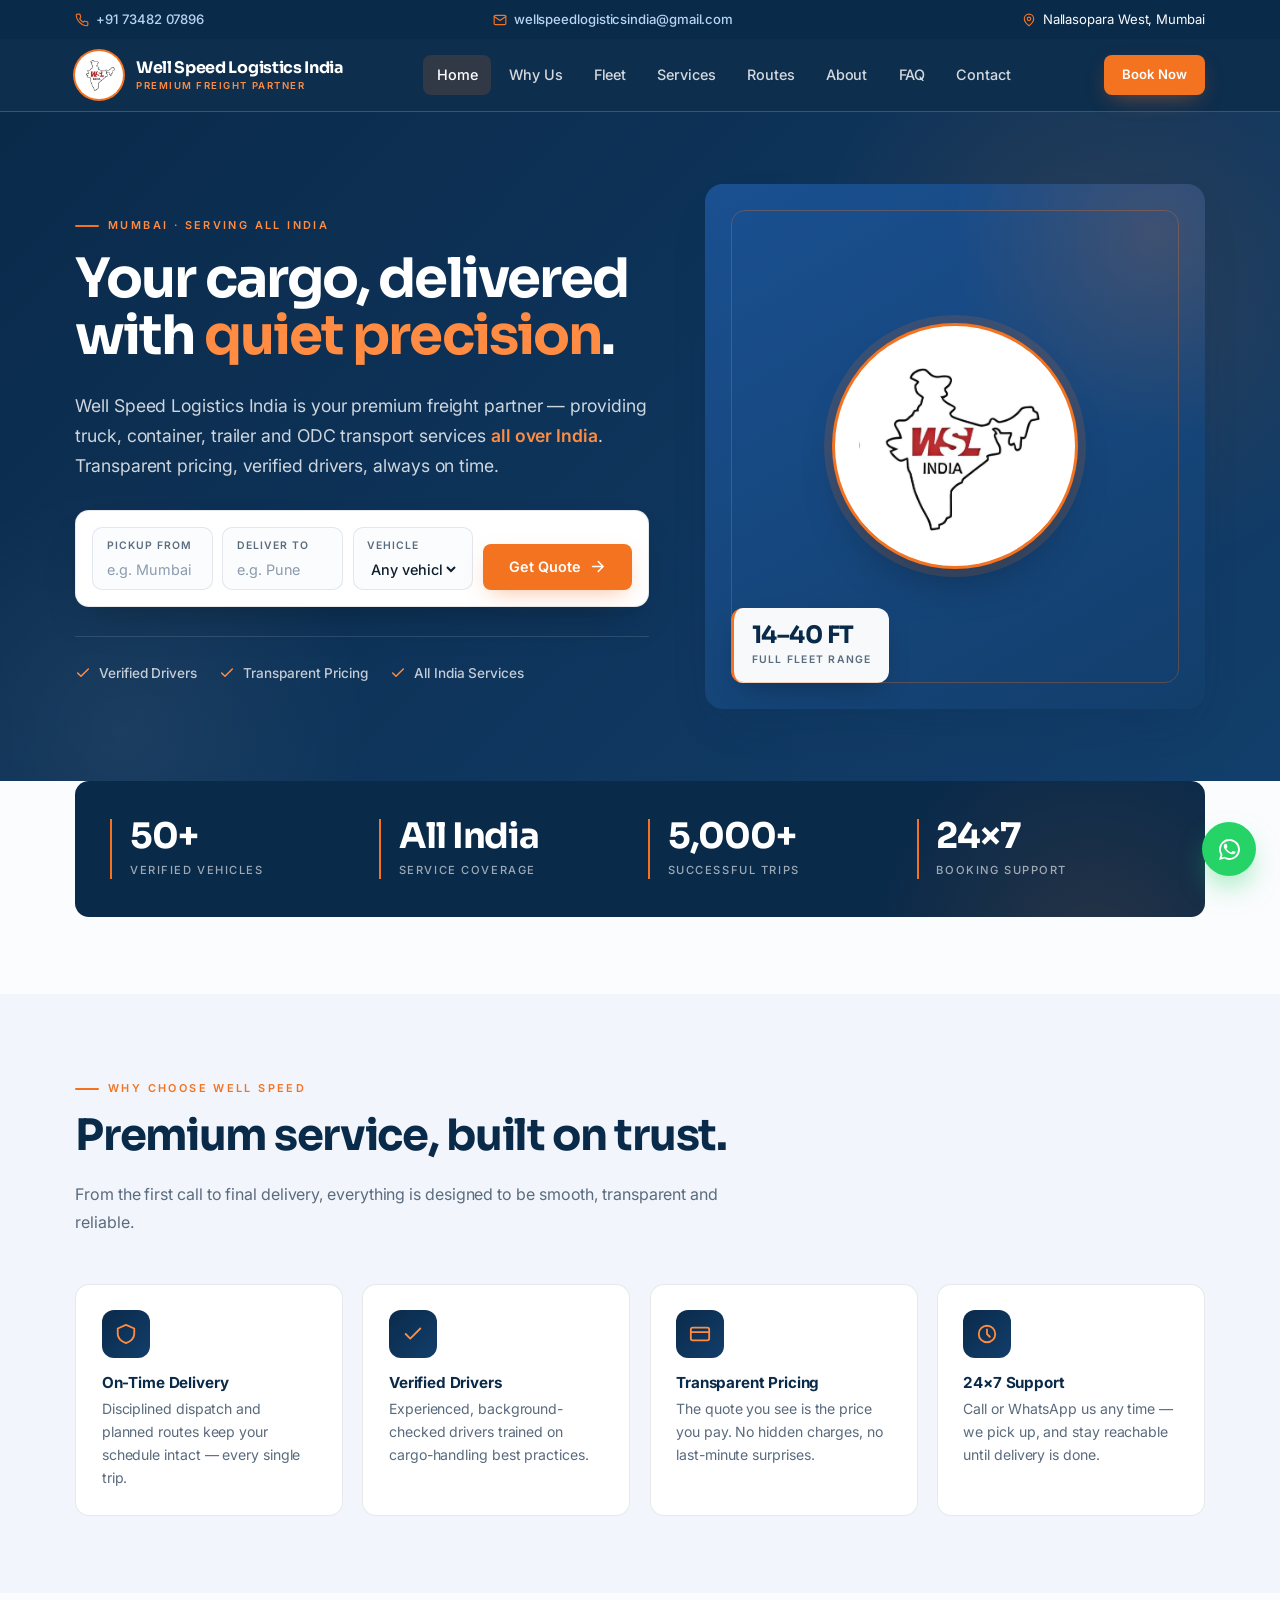
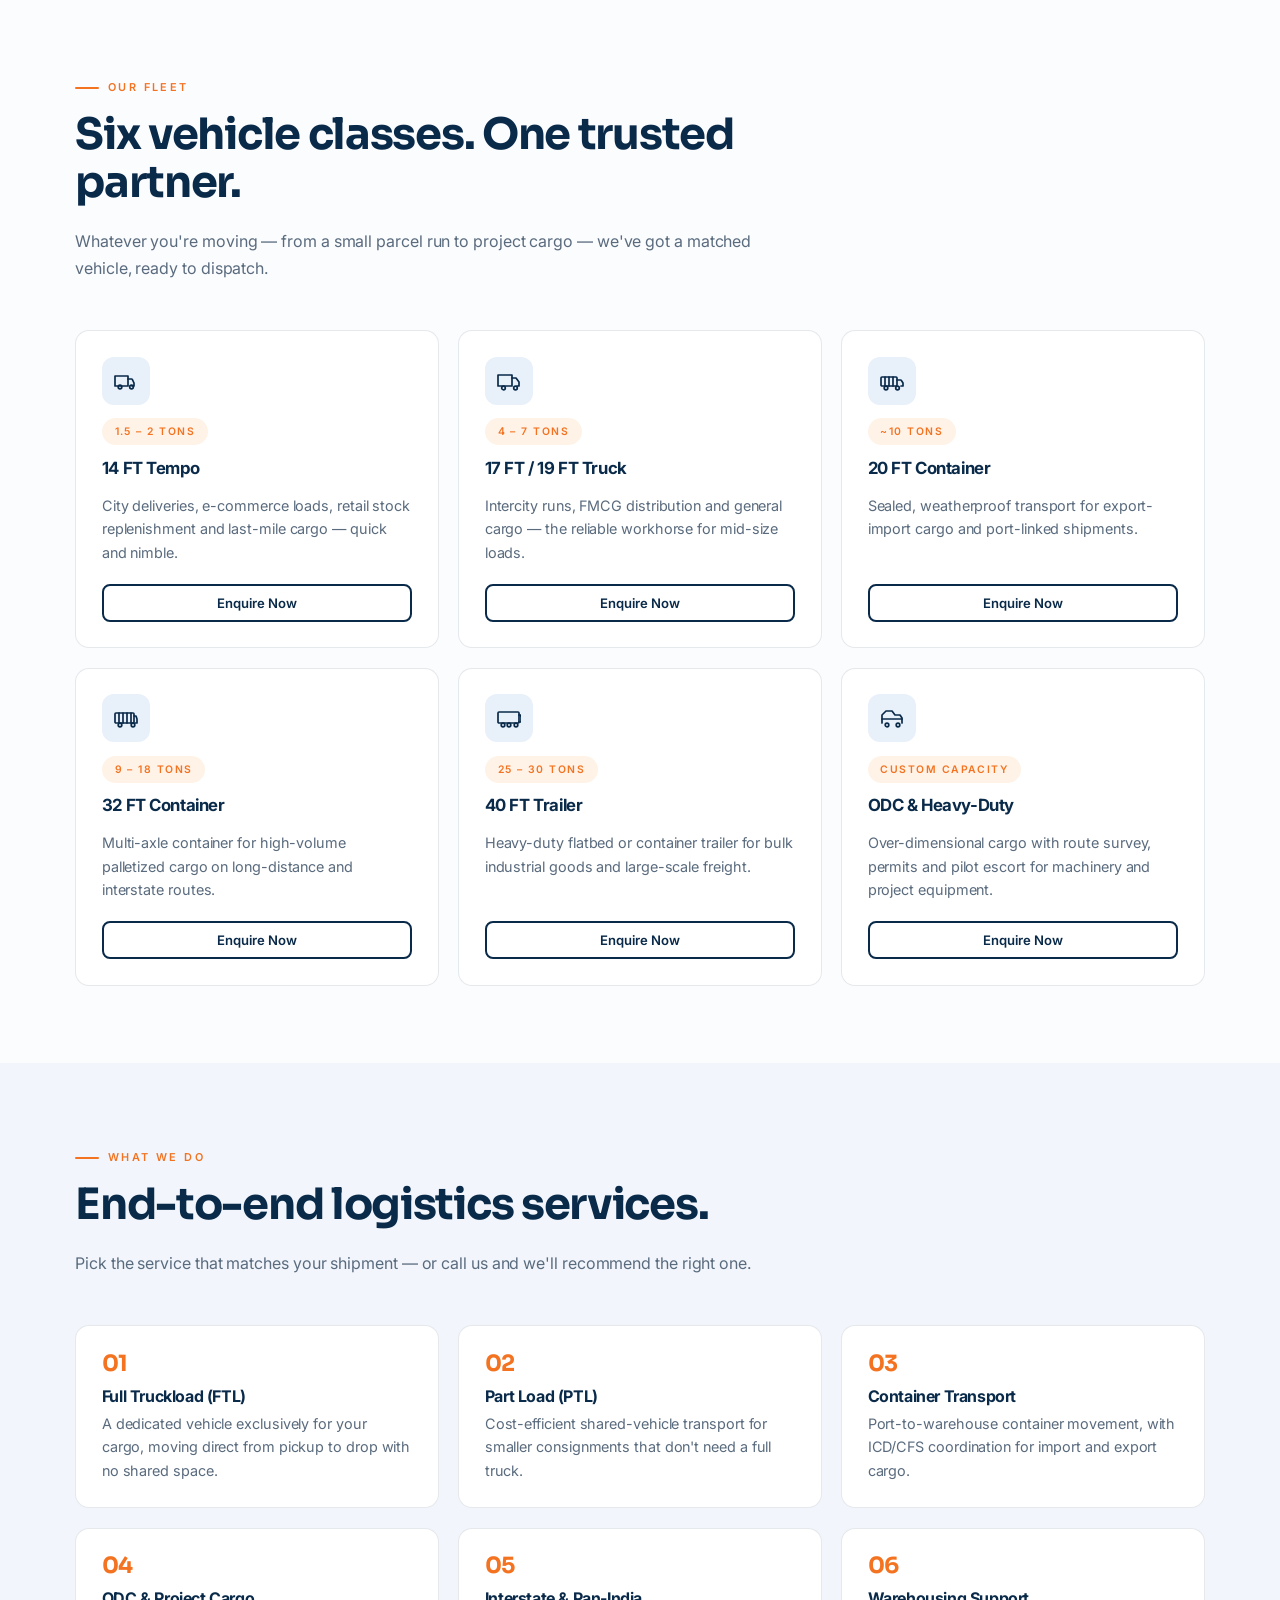
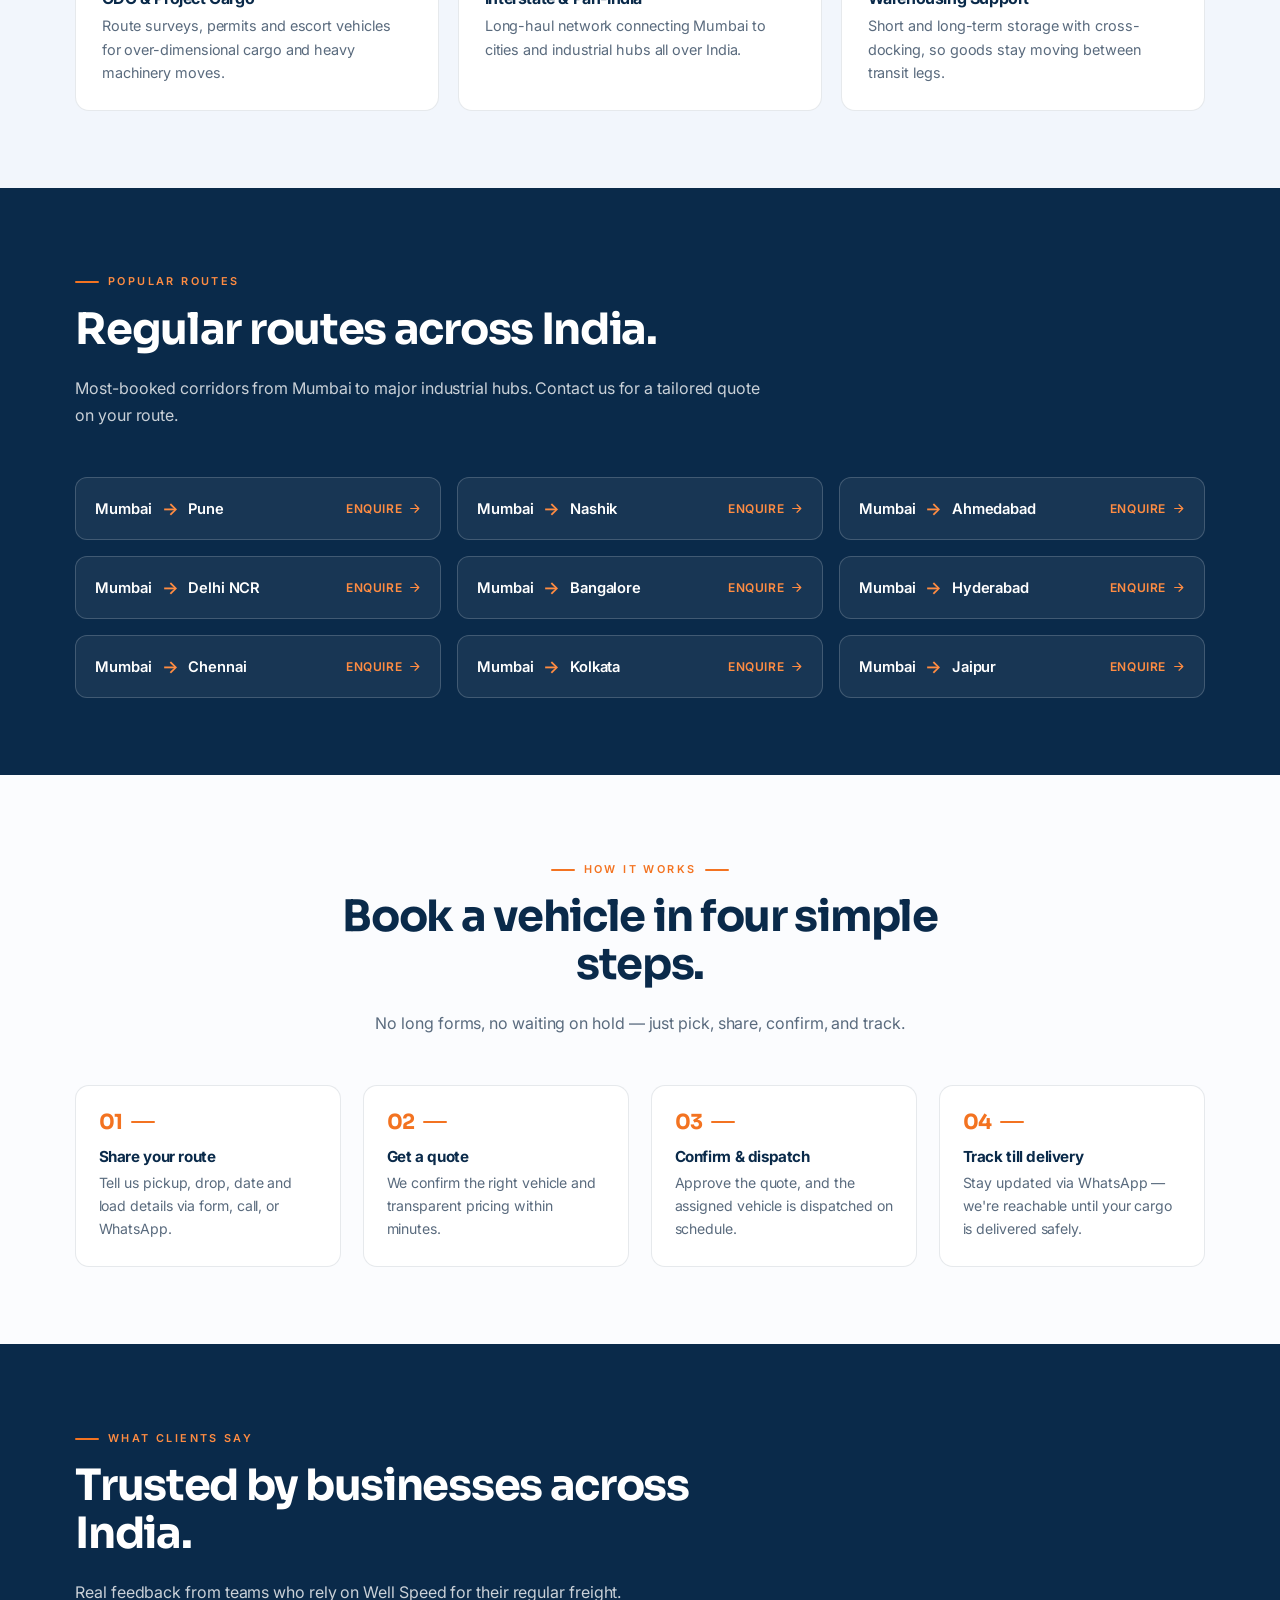
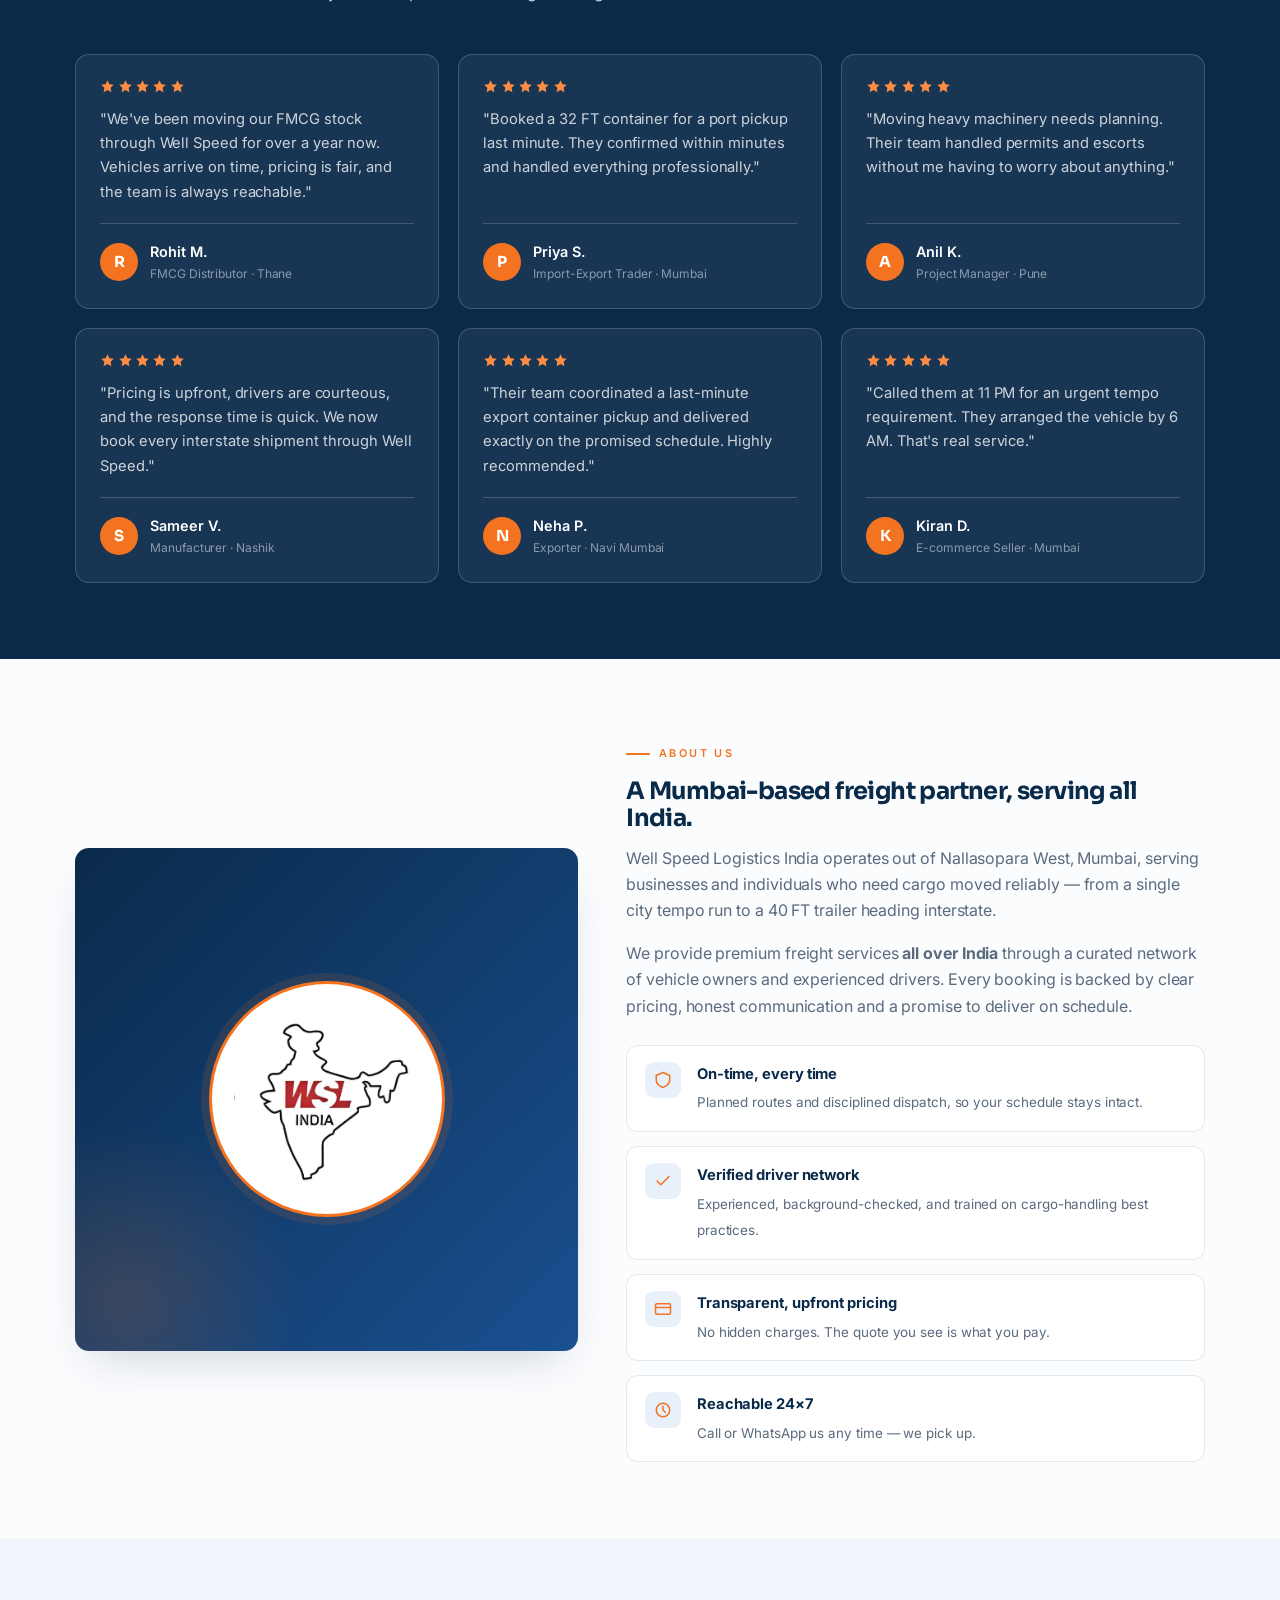
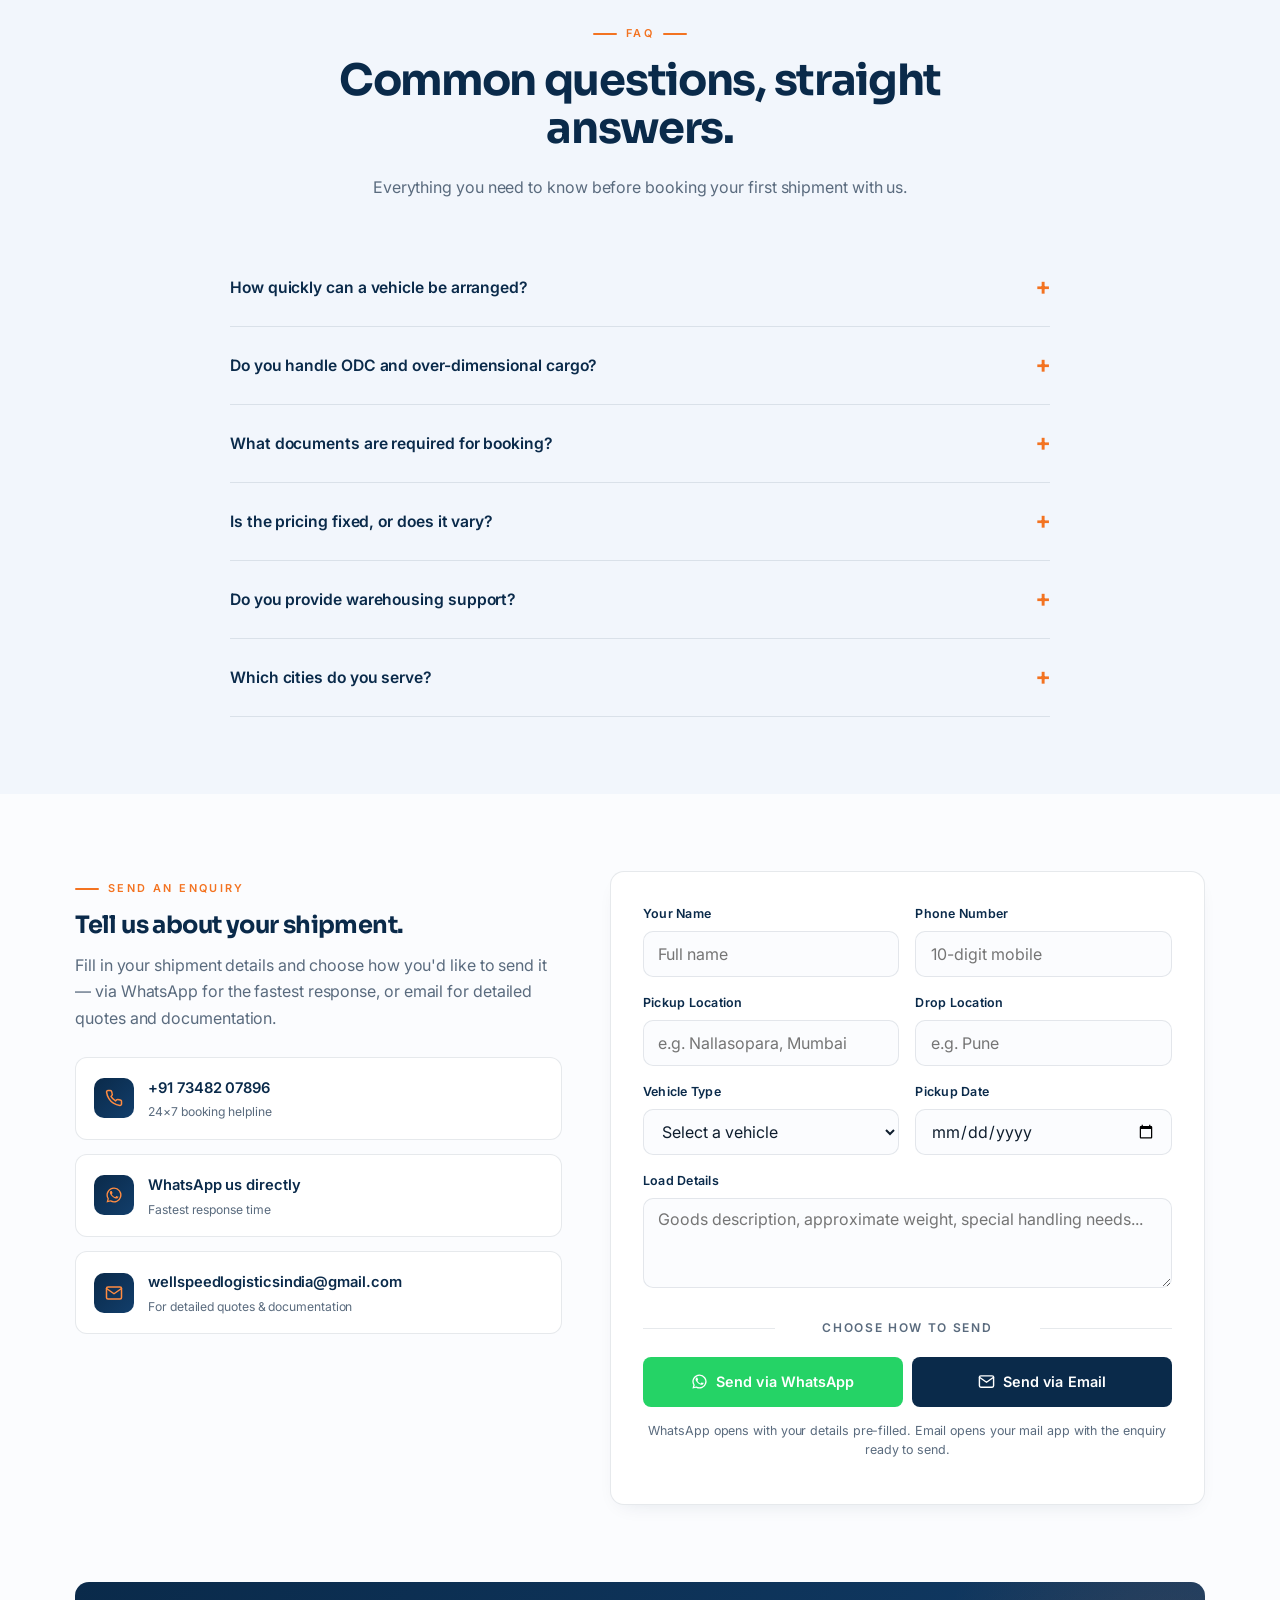
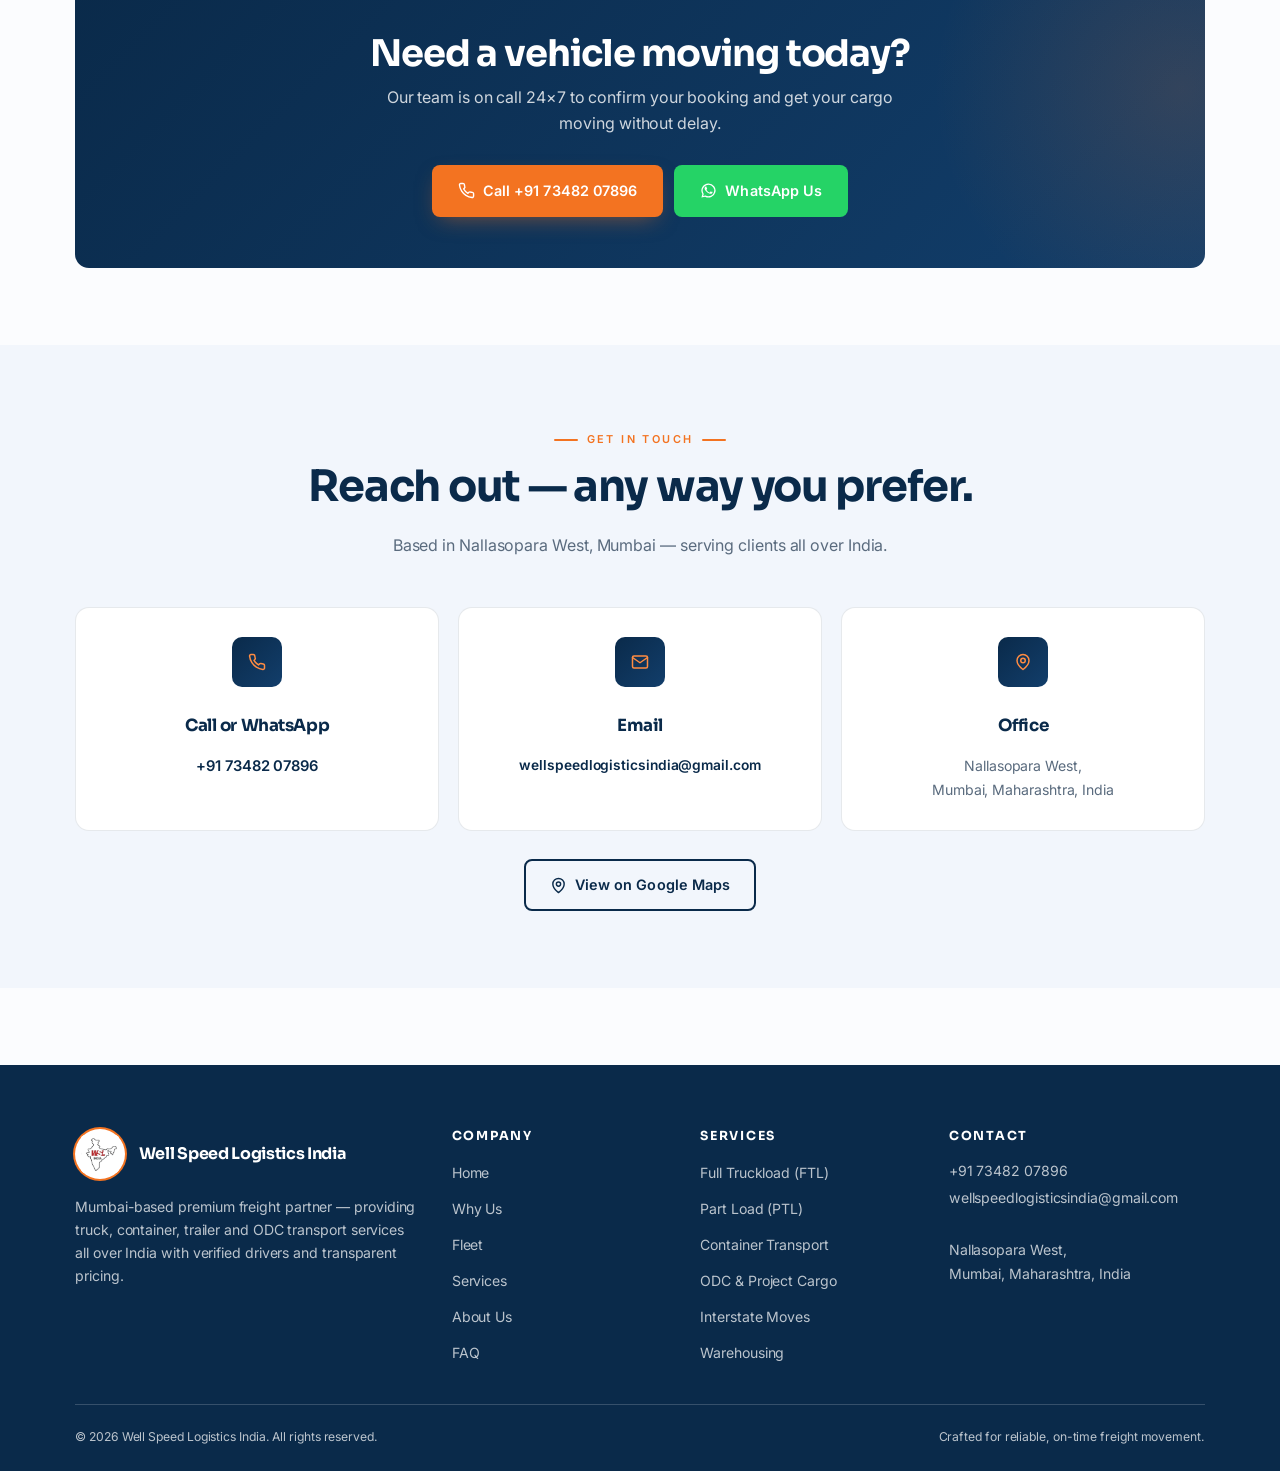
==== commit 0d9b33ce: "updated over all structure and text font" ====
--- a/index.html
+++ b/index.html
@@ -3,20 +3,21 @@
 <head>
   <meta charset="UTF-8">
   <meta name="viewport" content="width=device-width, initial-scale=1.0">
-  <title>Well Speed Logistics India | Trucks, Containers & Trailers – Mumbai</title>
-  <meta name="description" content="Well Speed Logistics India, Mumbai — book 14FT tempos, 17/19FT trucks, 20FT/32FT containers, 40FT trailers and ODC heavy-duty trucks. Full truckload, part load, container transport and pan-India interstate moves. Call +91 7348207896.">
-  <meta name="keywords" content="logistics company Mumbai, transport company Nallasopara, truck booking India, container transport Mumbai, ODC transport, full truckload, trailer booking, part load transport">
+  <title>Well Speed Logistics India | Premium Freight, Container & ODC Transport</title>
+  <meta name="description" content="Well Speed Logistics India — Mumbai's trusted premium freight partner. 14FT tempos to 40FT trailers, containers, ODC & heavy-duty transport across India.">
+  <meta name="keywords" content="Well Speed Logistics, premium freight India, container transport Mumbai, ODC transport, truck booking, trailer transport">
   <meta name="author" content="Well Speed Logistics India">
   <meta name="robots" content="index, follow">
-  <meta name="theme-color" content="#0B1B33">
+  <meta name="theme-color" content="#0A2A4A">
+
   <meta property="og:type" content="website">
-  <meta property="og:title" content="Well Speed Logistics India | Trucks, Containers & Trailers">
-  <meta property="og:description" content="From 14 FT tempos to 40 FT trailers — containers, ODC and heavy-duty trucks. Pick the right vehicle and book in one tap.">
+  <meta property="og:title" content="Well Speed Logistics India | Premium Freight Partner">
+  <meta property="og:description" content="From 14 FT tempos to 40 FT trailers — premium freight & container transport across India.">
   <meta property="og:locale" content="en_IN">
 
   <link rel="preconnect" href="https://fonts.googleapis.com">
   <link rel="preconnect" href="https://fonts.gstatic.com" crossorigin>
-  <link href="https://fonts.googleapis.com/css2?family=Inter:wght@400;500;600;700&family=Playfair+Display:wght@600;700;800&family=Space+Grotesk:wght@500;600;700&display=swap" rel="stylesheet">
+  <link href="https://fonts.googleapis.com/css2?family=Sora:wght@500;600;700;800&family=Inter:wght@400;500;600;700&display=swap" rel="stylesheet">
 
   <script type="application/ld+json">
   {
@@ -39,295 +40,197 @@
 
   <style>
     :root{
-      --navy:#0B1B33;
-      --navy-2:#132A4C;
-      --navy-3:#1B3763;
-      --orange:#F28C28;
-      --orange-2:#FFA94D;
-      --light:#F3F5F8;
+      --blue:#0A2A4A;
+      --blue-2:#123E6B;
+      --blue-3:#1A5091;
+      --blue-light:#E8F0FA;
+      --orange:#F37321;
+      --orange-2:#FF8C42;
+      --orange-light:#FFF3E8;
+      --ivory:#FBFCFE;
+      --ivory-2:#F2F6FC;
       --white:#FFFFFF;
-      --ink:#101826;
-      --muted:#5B6B82;
-      --muted-light:#B9C4D6;
-      --border:rgba(16,24,38,0.08);
-      --border-light:rgba(255,255,255,0.14);
-      --shadow:0 24px 48px -24px rgba(11,27,51,0.35);
-      --shadow-sm:0 10px 24px -14px rgba(11,27,51,0.25);
-      --radius:18px;
-      --radius-sm:12px;
-      --container:1220px;
-
-      /* Premium type stacks */
-      --font-display: 'Playfair Display', 'Space Grotesk', Georgia, serif;
-      --font-heading: 'Space Grotesk', 'Inter', sans-serif;
-      --font-body: 'Inter', -apple-system, BlinkMacSystemFont, 'Segoe UI', sans-serif;
+      --ink:#0F1E2E;
+      --muted:#5A6B7E;
+      --muted-light:#8A9AAC;
+      --border:rgba(10,42,74,0.10);
+      --border-light:rgba(255,255,255,0.18);
+      --shadow:0 20px 45px -18px rgba(10,42,74,0.22);
+      --shadow-sm:0 8px 22px -12px rgba(10,42,74,0.14);
+      --radius:14px;
+      --container:1200px;
+
+      --font-display:'Sora', 'Inter', sans-serif;
+      --font-body:'Inter', -apple-system, BlinkMacSystemFont, 'Segoe UI', sans-serif;
     }
 
     *,*::before,*::after{box-sizing:border-box;}
-
-    html{
-      scroll-behavior:smooth;
-      scroll-padding-top:84px;
-      -webkit-text-size-adjust:100%;
-    }
+    html{scroll-behavior:smooth;scroll-padding-top:80px;}
 
     body{
       margin:0;
       font-family:var(--font-body);
-      font-size:1.02rem;
+      font-size:1rem;
       font-weight:400;
       color:var(--ink);
-      background:var(--white);
-      line-height:1.7;
+      background:var(--ivory);
+      line-height:1.65;
       letter-spacing:-0.005em;
       -webkit-font-smoothing:antialiased;
       -moz-osx-font-smoothing:grayscale;
-      text-rendering:optimizeLegibility;
-      font-feature-settings:"kern" 1, "liga" 1, "calt" 1;
-    }
-
-    /* Display headings — premium serif */
-    h1,h2{
+    }
+
+    h1,h2,h3,h4{
       font-family:var(--font-display);
       font-weight:700;
       letter-spacing:-0.025em;
-      margin:0 0 .55em;
-      color:var(--navy);
-      line-height:1.12;
-    }
-
-    /* Supporting headings — modern geometric */
-    h3,h4{
-      font-family:var(--font-heading);
-      font-weight:600;
-      letter-spacing:-0.015em;
+      line-height:1.15;
       margin:0 0 .5em;
-      color:var(--navy);
-      line-height:1.25;
-    }
-
-    p{
-      margin:0 0 1em;
-      font-size:1.02rem;
-      line-height:1.72;
-      color:var(--ink);
-    }
-
-    img{width:100%;height:auto;display:block;}
+      color:var(--blue);
+    }
+    p{margin:0 0 1em;}
     a{color:inherit;text-decoration:none;}
     ul{margin:0;padding:0;list-style:none;}
+    img{width:100%;height:auto;display:block;}
     button{font-family:inherit;cursor:pointer;}
     input,select,textarea{font-family:inherit;font-size:1rem;}
-    section{scroll-margin-top:84px;}
 
     .container{
       width:100%;
       max-width:var(--container);
       margin-inline:auto;
-      padding-inline:clamp(1.1rem,4vw,2.5rem);
-    }
-
-    .eyebrow{
-      display:inline-flex;
+      padding-inline:clamp(1.1rem,3vw,2.2rem);
+    }
+
+    /* TOP STRIP */
+    .top-strip{
+      background:var(--blue);
+      color:var(--ivory);
+      font-size:.82rem;
+      padding-block:.55rem;
+    }
+    .top-strip-inner{
+      display:flex;
+      justify-content:space-between;
       align-items:center;
-      gap:.55rem;
-      font-family:var(--font-body);
-      font-size:.72rem;
-      font-weight:600;
-      letter-spacing:.22em;
-      text-transform:uppercase;
-      color:var(--orange);
-      margin-bottom:1rem;
-    }
-    .eyebrow::before{
-      content:"";
-      width:26px;height:2px;
-      background:var(--orange);
-      display:inline-block;
-      border-radius:2px;
-    }
-
-    .section-head{
-      max-width:640px;
-      margin-bottom:clamp(2rem,5vw,3.2rem);
-    }
-    .section-head.center{margin-inline:auto;text-align:center;}
-    .section-head h2{
-      font-family:var(--font-display);
-      font-size:clamp(1.85rem,4.2vw,2.7rem);
-      font-weight:700;
-      letter-spacing:-0.03em;
-      line-height:1.15;
-      margin-bottom:.55rem;
-    }
-    .section-head p{
-      color:var(--muted);
-      font-size:clamp(1rem,1.6vw,1.1rem);
-      line-height:1.7;
-      letter-spacing:-0.005em;
-    }
-
-    /* ---------- Buttons ---------- */
-    .btn{
-      display:inline-flex;
-      align-items:center;
-      justify-content:center;
-      gap:.55rem;
-      min-height:50px;
-      padding:.9rem 1.6rem;
-      border-radius:999px;
-      font-family:var(--font-body);
-      font-weight:600;
-      font-size:.94rem;
-      letter-spacing:0.005em;
-      border:2px solid transparent;
-      transition:transform .2s ease, box-shadow .2s ease, background .2s ease, color .2s ease, border-color .2s ease;
-      white-space:nowrap;
-    }
-    .btn svg{flex-shrink:0;width:19px;height:19px;}
-    .btn-primary{
-      background:var(--orange);
-      color:var(--navy);
-      box-shadow:0 14px 30px -12px rgba(242,140,40,.55);
-    }
-    .btn-primary:hover{transform:translateY(-2px);box-shadow:0 18px 34px -12px rgba(242,140,40,.65);}
-    .btn-outline{
-      background:transparent;
-      border-color:var(--border-light);
-      color:var(--white);
-    }
-    .btn-outline:hover{background:rgba(255,255,255,.08);transform:translateY(-2px);}
-    .btn-outline-dark{
-      background:transparent;
-      border-color:var(--border);
-      color:var(--navy);
-    }
-    .btn-outline-dark:hover{background:var(--light);transform:translateY(-2px);}
-    .btn-whatsapp{
-      background:#25D366;
-      color:#fff;
-    }
-    .btn-whatsapp:hover{transform:translateY(-2px);box-shadow:0 14px 28px -12px rgba(37,211,102,.55);}
-    .btn-block{width:100%;}
-    .btn-sm{min-height:42px;padding:.6rem 1.2rem;font-size:.88rem;}
-
-    /* ---------- Reveal animation ---------- */
-    .reveal{opacity:1;}
-    @supports (animation-timeline: view()){
-      .reveal{
-        animation: reveal-in linear both;
-        animation-timeline: view();
-        animation-range: entry 0% cover 35%;
-      }
-    }
-    @keyframes reveal-in{
-      from{opacity:0;transform:translateY(28px);}
-      to{opacity:1;transform:none;}
-    }
-    @media (prefers-reduced-motion: reduce){
-      .reveal{animation:none !important;opacity:1 !important;transform:none !important;}
-      html{scroll-behavior:auto;}
-    }
-
-    /* ---------- Header ---------- */
-    .site-header{
+      gap:1rem;
+      flex-wrap:wrap;
+    }
+    .top-strip a{
+      color:#B8D4F0;
+      font-weight:500;
+      transition:color .2s ease;
+    }
+    .top-strip a:hover{color:#fff;}
+    .top-strip .ts-item{
+      display:flex;align-items:center;gap:.45rem;
+    }
+    .top-strip svg{width:14px;height:14px;color:var(--orange);}
+
+    /* NAVBAR */
+    .navbar{
       position:sticky;
       top:0;
-      z-index:100;
-      background:rgba(11,27,51,.92);
-      backdrop-filter:blur(10px);
-      -webkit-backdrop-filter:blur(10px);
+      z-index:200;
+      background:rgba(10,42,74,0.98);
+      backdrop-filter:blur(12px);
+      -webkit-backdrop-filter:blur(12px);
       border-bottom:1px solid var(--border-light);
-      transition:box-shadow .25s ease;
-    }
-    .site-header.scrolled{box-shadow:0 12px 30px -18px rgba(0,0,0,.5);}
-    .header-inner{
+    }
+    .nav-inner{
       display:flex;
       align-items:center;
       justify-content:space-between;
-      gap:1rem;
-      padding-block:.7rem;
-      min-height:64px;
-    }
-    .brand{
+      gap:1.5rem;
+      padding-block:.75rem;
+      min-height:72px;
+    }
+
+    .nav-brand{
+      display:flex;
+      align-items:center;
+      gap:.8rem;
+      min-width:0;
+    }
+    .nav-brand .logo-box{
+      width:48px;height:48px;
+      background:#fff;
+      border-radius:50%;
+      display:flex;align-items:center;justify-content:center;
+      overflow:hidden;
+      flex-shrink:0;
+      padding:6px;
+      box-shadow:0 0 0 2px var(--orange);
+    }
+    .nav-brand .logo-box img{
+      width:100%;
+      height:100%;
+      object-fit:contain;
+    }
+    .nav-brand .brand-nm{
+      font-family:var(--font-display);
+      font-size:1rem;
+      font-weight:700;
+      color:#fff;
+      line-height:1.15;
+      letter-spacing:-0.02em;
+      white-space:nowrap;
+    }
+    .nav-brand .brand-nm span{
+      display:block;
+      font-family:var(--font-body);
+      font-size:.6rem;
+      letter-spacing:.16em;
+      text-transform:uppercase;
+      color:var(--orange-2);
+      font-weight:600;
+      margin-top:.15rem;
+    }
+
+    .nav-links{
+      display:none;
+      align-items:center;
+      gap:.25rem;
+    }
+    @media (min-width:1024px){
+      .nav-links{display:flex;}
+    }
+    .nav-links a{
+      color:rgba(255,255,255,0.82);
+      font-size:.9rem;
+      font-weight:500;
+      padding:.5rem .85rem;
+      border-radius:8px;
+      transition:all .2s ease;
+    }
+    .nav-links a:hover,
+    .nav-links a.active{
+      background:rgba(243,115,33,0.15);
+      color:#fff;
+    }
+
+    .nav-actions{
       display:flex;
       align-items:center;
       gap:.7rem;
-      min-width:0;
-    }
-    /* LOGO STYLES — your WSL India logo on white background */
-    .logo-box{
-      width:56px;height:56px;
-      flex-shrink:0;
-      border-radius:10px;
-      border:none;
-      background:#ffffff;
+    }
+    .nav-actions .nav-cta{display:none;}
+    @media (min-width:900px){
+      .nav-actions .nav-cta{display:inline-flex;}
+    }
+
+    .menu-btn{
       display:flex;align-items:center;justify-content:center;
-      overflow:hidden;
-    }
-    .logo-box img{
-      width:100%;
-      height:100%;
-      object-fit:contain;
-      padding:3px;
-    }
-    .brand-text{
-      display:flex;
-      flex-direction:column;
-      line-height:1.15;
-      min-width:0;
-    }
-    .brand-text .name{
-      font-family:var(--font-heading);
-      font-weight:700;
-      font-size:clamp(.98rem,2.2vw,1.15rem);
-      letter-spacing:-0.015em;
-      color:#fff;
-      white-space:nowrap;
-      overflow:hidden;
-      text-overflow:ellipsis;
-    }
-    .brand-text .tag{
-      font-size:.7rem;
-      color:var(--muted-light);
-      letter-spacing:.08em;
-      text-transform:uppercase;
-      font-weight:500;
-    }
-
-    .main-nav{
-      display:none;
-      align-items:center;
-      gap:clamp(1rem,2vw,2rem);
-    }
-    .main-nav a{
-      color:var(--muted-light);
-      font-weight:500;
-      font-size:.95rem;
-      letter-spacing:-0.005em;
-      padding:.4rem .1rem;
-      border-bottom:2px solid transparent;
-      transition:color .2s ease, border-color .2s ease;
-    }
-    .main-nav a:hover{color:#fff;border-color:var(--orange);}
-
-    .header-actions{display:flex;align-items:center;gap:.7rem;}
-    .header-actions .btn{display:none;}
-
-    .hamburger{
-      display:flex;
-      align-items:center;
-      justify-content:center;
-      width:46px;height:46px;
+      width:44px;height:44px;
       border-radius:10px;
       border:1px solid var(--border-light);
-      background:rgba(255,255,255,.05);
+      background:rgba(255,255,255,0.06);
       color:#fff;
     }
-    .hamburger svg{width:22px;height:22px;}
-    .hamburger .icon-close{display:none;}
-    .hamburger[aria-expanded="true"] .icon-menu{display:none;}
-    .hamburger[aria-expanded="true"] .icon-close{display:block;}
+    .menu-btn svg{width:22px;height:22px;}
+    @media (min-width:1024px){
+      .menu-btn{display:none;}
+    }
 
     .mobile-nav{
       display:none;
@@ -340,471 +243,1008 @@
     .mobile-nav a{
       color:#fff;
       font-weight:500;
-      padding:.85rem .3rem;
+      padding:.85rem .6rem;
       border-radius:8px;
-      min-height:44px;
+      font-size:.95rem;
+    }
+    .mobile-nav a:hover{background:rgba(255,255,255,0.06);}
+    .mobile-nav .btn{margin-top:.6rem;}
+
+    /* BUTTONS */
+    .btn{
+      display:inline-flex;align-items:center;justify-content:center;gap:.5rem;
+      min-height:46px;
+      padding:.75rem 1.5rem;
+      border-radius:8px;
+      font-family:var(--font-body);
+      font-weight:600;
+      font-size:.9rem;
+      letter-spacing:.005em;
+      border:2px solid transparent;
+      transition:all .22s ease;
+      white-space:nowrap;
+      cursor:pointer;
+    }
+    .btn svg{width:17px;height:17px;flex-shrink:0;}
+    .btn-orange{
+      background:var(--orange);
+      color:#fff;
+      box-shadow:0 8px 22px -8px rgba(243,115,33,0.5);
+    }
+    .btn-orange:hover{background:var(--orange-2);transform:translateY(-2px);box-shadow:0 12px 28px -8px rgba(243,115,33,0.7);}
+    .btn-blue{
+      background:var(--blue);
+      color:#fff;
+    }
+    .btn-blue:hover{background:var(--blue-2);transform:translateY(-2px);box-shadow:0 12px 28px -12px rgba(10,42,74,0.5);}
+    .btn-outline-blue{
+      background:transparent;
+      border-color:var(--blue);
+      color:var(--blue);
+    }
+    .btn-outline-blue:hover{background:var(--blue);color:#fff;}
+    .btn-outline-cream{
+      background:transparent;
+      border-color:rgba(255,255,255,0.35);
+      color:var(--ivory);
+    }
+    .btn-outline-cream:hover{background:rgba(255,255,255,0.10);border-color:var(--orange-2);}
+    .btn-wa{
+      background:#25D366;
+      color:#fff;
+    }
+    .btn-wa:hover{background:#1eb857;transform:translateY(-2px);}
+    .btn-email{
+      background:var(--blue);
+      color:#fff;
+    }
+    .btn-email:hover{background:var(--blue-2);transform:translateY(-2px);}
+    .btn-block{width:100%;}
+    .btn-sm{min-height:38px;padding:.45rem 1rem;font-size:.82rem;}
+
+    /* EYEBROW */
+    .eyebrow{
+      display:inline-flex;align-items:center;gap:.55rem;
+      font-size:.68rem;
+      font-weight:600;
+      letter-spacing:.22em;
+      text-transform:uppercase;
+      color:var(--orange);
+      margin-bottom:.9rem;
+    }
+    .eyebrow::before{
+      content:"";
+      width:24px;height:2px;
+      background:var(--orange);
+      border-radius:2px;
+    }
+    .eyebrow.center{justify-content:center;}
+    .eyebrow.center::after{
+      content:"";
+      width:24px;height:2px;
+      background:var(--orange);
+      border-radius:2px;
+    }
+
+    .section{padding-block:clamp(3.2rem,6vw,5rem);}
+    .section.ivory{background:var(--ivory);}
+    .section.ivory-2{background:var(--ivory-2);}
+    .section.blue{background:var(--blue);color:var(--ivory);}
+    .section.blue h2,
+    .section.blue h3{color:#fff;}
+    .section.blue p{color:rgba(255,255,255,0.78);}
+
+    .sec-head{max-width:700px;margin-bottom:clamp(2rem,5vw,3rem);}
+    .sec-head.center{margin-inline:auto;text-align:center;}
+    .sec-head h2{
+      font-size:clamp(1.8rem,4.2vw,2.7rem);
+      letter-spacing:-0.03em;
+      line-height:1.1;
+    }
+    .sec-head p{
+      color:var(--muted);
+      font-size:1rem;
+      line-height:1.7;
+    }
+    .section.blue .sec-head p{color:rgba(255,255,255,0.78);}
+
+    /* HERO */
+    .hero{
+      background:linear-gradient(135deg,var(--blue) 0%,var(--blue-2) 100%);
+      position:relative;
+      overflow:hidden;
+      padding-block:clamp(2.5rem,6vw,4.5rem);
+    }
+    .hero::before{
+      content:"";
+      position:absolute;
+      top:-20%;right:-10%;
+      width:600px;height:600px;
+      background:radial-gradient(circle,rgba(243,115,33,0.12),transparent 70%);
+      pointer-events:none;
+    }
+    .hero::after{
+      content:"";
+      position:absolute;
+      bottom:-30%;left:-10%;
+      width:500px;height:500px;
+      background:radial-gradient(circle,rgba(255,255,255,0.06),transparent 70%);
+      pointer-events:none;
+    }
+    .hero-grid{
+      display:grid;
+      grid-template-columns:1fr;
+      gap:clamp(2rem,5vw,3.5rem);
+      align-items:center;
+      position:relative;
+    }
+    @media (min-width:960px){
+      .hero-grid{grid-template-columns:1.15fr 1fr;}
+    }
+
+    .hero-text .hero-h1{
+      font-family:var(--font-display);
+      font-size:clamp(2rem,5vw,3.4rem);
+      font-weight:700;
+      letter-spacing:-0.035em;
+      line-height:1.05;
+      color:#fff;
+      margin-bottom:.5em;
+    }
+    .hero-text .hero-h1 em{
+      font-style:normal;
+      color:var(--orange-2);
+      position:relative;
+      display:inline-block;
+    }
+    .hero-text .hero-h1 em::after{
+      content:"";
+      position:absolute;
+      bottom:.08em;left:0;right:0;
+      height:8px;
+      background:rgba(243,115,33,0.3);
+      border-radius:4px;
+      z-index:-1;
+    }
+    .hero-text .lead{
+      font-size:clamp(1rem,1.8vw,1.1rem);
+      color:rgba(255,255,255,0.8);
+      line-height:1.7;
+      max-width:54ch;
+      margin-bottom:1.8rem;
+    }
+    .hero-text .lead strong{
+      color:var(--orange-2);
+      font-weight:600;
+    }
+
+    /* HERO SEARCH */
+    .hero-search{
+      background:#fff;
+      border-radius:14px;
+      padding:1rem;
+      box-shadow:0 20px 45px -20px rgba(0,0,0,0.35);
+      border:1px solid var(--border);
+      margin-bottom:1.8rem;
+    }
+    .hero-search-grid{
+      display:grid;
+      grid-template-columns:1fr;
+      gap:.6rem;
+    }
+    @media (min-width:700px){
+      .hero-search-grid{grid-template-columns:1fr 1fr 1fr auto;}
+    }
+    .hero-search .hs-field{
+      display:flex;
+      flex-direction:column;
+      gap:.3rem;
+      background:var(--ivory);
+      border:1px solid var(--border);
+      border-radius:10px;
+      padding:.6rem .85rem;
+      transition:all .2s ease;
+    }
+    .hero-search .hs-field:focus-within{
+      border-color:var(--orange);
+      background:#fff;
+      box-shadow:0 0 0 3px rgba(243,115,33,0.12);
+    }
+    .hero-search .hs-field label{
+      font-size:.65rem;
+      font-weight:600;
+      letter-spacing:.1em;
+      text-transform:uppercase;
+      color:var(--muted);
+    }
+    .hero-search .hs-field input,
+    .hero-search .hs-field select{
+      border:none;
+      background:transparent;
+      padding:0;
+      font-size:.9rem;
+      font-weight:500;
+      color:var(--ink);
+      outline:none;
+      min-height:20px;
+      width:100%;
+    }
+    .hero-search .hs-field input::placeholder{color:var(--muted-light);font-weight:400;}
+
+    .hero-trust{
+      display:flex;
+      flex-wrap:wrap;
+      gap:1.4rem;
+      padding-top:1.6rem;
+      border-top:1px solid rgba(255,255,255,0.12);
+    }
+    .hero-trust .trust-item{
+      display:flex;align-items:center;gap:.5rem;
+      font-size:.85rem;
+      color:rgba(255,255,255,0.75);
+      font-weight:500;
+    }
+    .hero-trust svg{
+      width:16px;height:16px;
+      color:var(--orange-2);
+      flex-shrink:0;
+    }
+
+    /* HERO VISUAL */
+    .hero-visual{
+      position:relative;
+      aspect-ratio:1/1.05;
+      border-radius:18px;
+      background:linear-gradient(150deg,var(--blue-3) 0%,var(--blue-2) 100%);
+      padding:clamp(2rem,4vw,3rem);
       display:flex;
       align-items:center;
-    }
-    .mobile-nav a:hover{background:rgba(255,255,255,.06);}
-    .mobile-nav .btn{margin-top:.6rem;}
-
-    @media (min-width:900px){
-      .main-nav{display:flex;}
-      .header-actions .btn{display:inline-flex;}
-      .hamburger{display:none;}
-      .mobile-nav{display:none !important;}
-    }
-
-    /* ---------- Hero ---------- */
-    .hero{
+      justify-content:center;
+      box-shadow:var(--shadow);
+      overflow:hidden;
+    }
+    .hero-visual::before{
+      content:"";
+      position:absolute;
+      top:-30%;right:-30%;
+      width:80%;height:80%;
+      border-radius:50%;
+      background:radial-gradient(circle,rgba(243,115,33,0.18),transparent 70%);
+    }
+    .hero-visual::after{
+      content:"";
+      position:absolute;
+      inset:1.6rem;
+      border:1px solid rgba(243,115,33,0.3);
+      border-radius:14px;
+      pointer-events:none;
+    }
+    .hero-visual-inner{
       position:relative;
-      color:#fff;
-      background:
-        linear-gradient(120deg,rgba(11,27,51,.94),rgba(11,27,51,.86) 45%,rgba(19,42,76,.82)),
-        url('data:image/svg+xml;utf8,<svg xmlns="http://www.w3.org/2000/svg" width="1600" height="900" viewBox="0 0 1600 900"><rect width="1600" height="900" fill="%230B1B33"/><g opacity="0.35"><rect x="0" y="620" width="1600" height="280" fill="%23132A4C"/><rect x="80" y="520" width="420" height="160" rx="10" fill="%231B3763"/><rect x="80" y="520" width="420" height="30" fill="%23F28C28"/><circle cx="150" cy="700" r="42" fill="%230B1B33" stroke="%23334E77" stroke-width="8"/><circle cx="470" cy="700" r="42" fill="%230B1B33" stroke="%23334E77" stroke-width="8"/><rect x="560" y="600" width="180" height="90" rx="8" fill="%23132A4C"/><rect x="740" y="560" width="260" height="130" rx="10" fill="%231B3763"/><rect x="740" y="560" width="260" height="24" fill="%23F28C28"/><circle cx="800" cy="700" r="42" fill="%230B1B33" stroke="%23334E77" stroke-width="8"/><circle cx="960" cy="700" r="42" fill="%230B1B33" stroke="%23334E77" stroke-width="8"/><rect x="1080" y="500" width="380" height="190" rx="10" fill="%23132A4C"/><rect x="1080" y="500" width="380" height="30" fill="%23F28C28"/><circle cx="1150" cy="700" r="42" fill="%230B1B33" stroke="%23334E77" stroke-width="8"/><circle cx="1420" cy="700" r="42" fill="%230B1B33" stroke="%23334E77" stroke-width="8"/></g></svg>');
-      background-size:cover;
-      background-position:center;
+      width:70%;
+      max-width:240px;
+      aspect-ratio:1/1;
+      background:#fff;
+      border-radius:50%;
+      display:flex;
+      align-items:center;
+      justify-content:center;
+      padding:1.5rem;
+      box-shadow:0 0 0 3px var(--orange), 0 0 0 11px rgba(243,115,33,0.15), 0 24px 50px -20px rgba(0,0,0,0.4);
       overflow:hidden;
     }
-    .hero::after{
+    .hero-visual-inner img{
+      width:100%;
+      height:100%;
+      object-fit:contain;
+    }
+    .hero-badge{
+      position:absolute;
+      bottom:1.6rem;left:1.6rem;
+      background:rgba(255,255,255,0.97);
+      backdrop-filter:blur(10px);
+      padding:.9rem 1.1rem;
+      border-radius:12px;
+      box-shadow:0 12px 30px -12px rgba(0,0,0,0.35);
+      border-left:3px solid var(--orange);
+    }
+    .hero-badge .hb-num{
+      font-family:var(--font-display);
+      font-size:1.5rem;
+      font-weight:700;
+      color:var(--blue);
+      line-height:1;
+      letter-spacing:-0.02em;
+    }
+    .hero-badge .hb-lbl{
+      font-size:.65rem;
+      letter-spacing:.12em;
+      text-transform:uppercase;
+      color:var(--muted);
+      font-weight:600;
+      margin-top:.3rem;
+    }
+
+    /* STATS */
+    .stats-bar{
+      background:var(--blue);
+      color:var(--ivory);
+      padding-block:2.4rem;
+      border-radius:var(--radius);
+      position:relative;
+      overflow:hidden;
+    }
+    .stats-bar::before{
       content:"";
-      position:absolute;inset:0;
-      background:radial-gradient(circle at 85% 10%,rgba(242,140,40,.18),transparent 45%);
+      position:absolute;
+      top:-40%;right:-10%;
+      width:450px;height:450px;
+      border-radius:50%;
+      background:radial-gradient(circle,rgba(243,115,33,0.12),transparent 70%);
       pointer-events:none;
-    }
-    .hero-inner{
-      position:relative;
-      padding-block:clamp(3.2rem,9vw,6.5rem) clamp(2.5rem,6vw,4rem);
-    }
-    .hero-content{max-width:720px;}
-    .hero-content h1{
-      font-family:var(--font-display);
-      font-size:clamp(2.1rem,6vw,3.9rem);
-      font-weight:700;
-      letter-spacing:-0.03em;
-      line-height:1.08;
-      color:#fff;
-      margin-bottom:.5em;
-    }
-    .hero-content h1 .accent{
-      color:var(--orange-2);
-      font-style:italic;
-      font-weight:700;
-    }
-    .hero-content .lead{
-      font-family:var(--font-body);
-      font-size:clamp(1.05rem,2vw,1.22rem);
-      font-weight:400;
-      color:var(--muted-light);
-      line-height:1.65;
-      letter-spacing:-0.008em;
-      max-width:56ch;
-    }
-    .hero-ctas{
-      display:flex;
-      flex-wrap:wrap;
-      gap:.85rem;
-      margin-top:1.6rem;
-    }
-    .hero-badges{
-      display:flex;
-      flex-wrap:wrap;
-      gap:.6rem 1.4rem;
-      margin-top:2rem;
-      font-size:.85rem;
-      color:var(--muted-light);
-    }
-    .hero-badges span{display:flex;align-items:center;gap:.45rem;}
-    .hero-badges svg{width:16px;height:16px;color:var(--orange-2);flex-shrink:0;}
-
-    .stats-strip{
-      position:relative;
-      background:var(--navy-2);
-      border-top:1px solid var(--border-light);
     }
     .stats-grid{
       display:grid;
       grid-template-columns:repeat(2,1fr);
-      gap:1.4rem;
-      padding-block:1.8rem;
-    }
-    .stat{color:#fff;text-align:center;}
+      gap:1.6rem 1rem;
+      position:relative;
+    }
+    @media (min-width:760px){
+      .stats-grid{grid-template-columns:repeat(4,1fr);}
+    }
+    .stat{text-align:left;padding-left:1.1rem;border-left:2px solid var(--orange);}
+    @media (max-width:759px){
+      .stat{padding-left:0;border-left:none;padding-bottom:.7rem;border-bottom:1px solid var(--border-light);}
+      .stat:nth-child(3),.stat:nth-child(4){border-bottom:none;padding-bottom:0;}
+    }
     .stat .num{
       font-family:var(--font-display);
+      font-size:clamp(1.6rem,3.4vw,2.2rem);
       font-weight:700;
-      font-size:clamp(1.5rem,3.4vw,2.2rem);
+      color:#fff;
+      line-height:1;
+      letter-spacing:-0.03em;
+    }
+    .stat .lbl{
+      font-size:.7rem;
+      letter-spacing:.14em;
+      text-transform:uppercase;
+      color:rgba(255,255,255,0.6);
+      font-weight:500;
+      margin-top:.4rem;
+    }
+
+    /* WHY US */
+    .why-grid{
+      display:grid;
+      grid-template-columns:1fr;
+      gap:1.2rem;
+    }
+    @media (min-width:700px){.why-grid{grid-template-columns:repeat(2,1fr);}}
+    @media (min-width:1080px){.why-grid{grid-template-columns:repeat(4,1fr);}}
+    .why-card{
+      background:#fff;
+      border-radius:var(--radius);
+      padding:1.6rem;
+      border:1px solid var(--border);
+      transition:all .25s ease;
+    }
+    .why-card:hover{
+      transform:translateY(-4px);
+      box-shadow:var(--shadow-sm);
+      border-color:rgba(243,115,33,0.3);
+    }
+    .why-icon{
+      width:48px;height:48px;
+      border-radius:12px;
+      background:linear-gradient(135deg,var(--blue),var(--blue-2));
+      display:flex;align-items:center;justify-content:center;
+      color:var(--orange-2);
+      margin-bottom:1rem;
+    }
+    .why-icon svg{width:22px;height:22px;}
+    .why-card h3{
+      font-family:var(--font-body);
+      font-size:.95rem;
+      font-weight:700;
+      color:var(--blue);
+      margin-bottom:.4rem;
+      letter-spacing:-0.01em;
+    }
+    .why-card p{
+      color:var(--muted);
+      font-size:.88rem;
+      line-height:1.62;
+      margin:0;
+    }
+
+    /* FLEET */
+    .fleet-grid{
+      display:grid;
+      grid-template-columns:1fr;
+      gap:1.2rem;
+    }
+    @media (min-width:700px){.fleet-grid{grid-template-columns:repeat(2,1fr);}}
+    @media (min-width:1080px){.fleet-grid{grid-template-columns:repeat(3,1fr);}}
+    .fleet-card{
+      background:#fff;
+      border-radius:var(--radius);
+      padding:1.6rem;
+      border:1px solid var(--border);
+      display:flex;flex-direction:column;
+      gap:.85rem;
+      transition:all .25s ease;
+      position:relative;
+      overflow:hidden;
+    }
+    .fleet-card::before{
+      content:"";
+      position:absolute;
+      top:0;left:0;
+      width:100%;height:3px;
+      background:linear-gradient(90deg,var(--orange),var(--blue));
+      opacity:0;
+      transition:opacity .25s ease;
+    }
+    .fleet-card:hover{
+      transform:translateY(-5px);
+      box-shadow:var(--shadow);
+      border-color:rgba(243,115,33,0.3);
+    }
+    .fleet-card:hover::before{opacity:1;}
+    .fleet-icon{
+      width:48px;height:48px;
+      border-radius:12px;
+      background:var(--blue-light);
+      display:flex;align-items:center;justify-content:center;
+      color:var(--blue);
+    }
+    .fleet-icon svg{width:24px;height:24px;}
+    .fleet-card .cap{
+      display:inline-block;
+      font-size:.65rem;
+      font-weight:600;
+      letter-spacing:.14em;
+      text-transform:uppercase;
+      color:var(--orange);
+      background:var(--orange-light);
+      padding:.3rem .8rem;
+      border-radius:999px;
+      width:fit-content;
+    }
+    .fleet-card h3{
+      font-family:var(--font-body);
+      font-size:1.05rem;
+      font-weight:700;
+      color:var(--blue);
+      margin-bottom:.15rem;
+    }
+    .fleet-card p{
+      color:var(--muted);
+      font-size:.9rem;
+      line-height:1.62;
+      margin:0 0 .4rem;
+      flex-grow:1;
+    }
+
+    /* SERVICES */
+    .svc-grid{
+      display:grid;
+      grid-template-columns:1fr;
+      gap:1.2rem;
+    }
+    @media (min-width:700px){.svc-grid{grid-template-columns:repeat(2,1fr);}}
+    @media (min-width:1080px){.svc-grid{grid-template-columns:repeat(3,1fr);}}
+    .svc-card{
+      background:#fff;
+      border-radius:var(--radius);
+      padding:1.6rem;
+      border:1px solid var(--border);
+      transition:all .25s ease;
+      position:relative;
+    }
+    .svc-card:hover{
+      transform:translateY(-4px);
+      box-shadow:var(--shadow-sm);
+      border-color:rgba(243,115,33,0.2);
+    }
+    .svc-num{
+      font-family:var(--font-display);
+      font-size:1.4rem;
+      font-weight:700;
+      color:var(--orange);
+      line-height:1;
+      margin-bottom:.8rem;
       letter-spacing:-0.02em;
+    }
+    .svc-card h3{
+      font-family:var(--font-body);
+      font-size:1rem;
+      font-weight:700;
+      color:var(--blue);
+      margin-bottom:.4rem;
+    }
+    .svc-card p{
+      color:var(--muted);
+      font-size:.9rem;
+      line-height:1.62;
+      margin:0;
+    }
+
+    /* ROUTES */
+    .routes-grid{
+      display:grid;
+      grid-template-columns:1fr;
+      gap:1rem;
+    }
+    @media (min-width:640px){.routes-grid{grid-template-columns:repeat(2,1fr);}}
+    @media (min-width:1024px){.routes-grid{grid-template-columns:repeat(3,1fr);}}
+    .route-card{
+      display:flex;
+      align-items:center;
+      justify-content:space-between;
+      gap:1rem;
+      background:rgba(255,255,255,0.06);
+      border:1px solid var(--border-light);
+      border-radius:12px;
+      padding:1rem 1.2rem;
+      transition:all .25s ease;
+    }
+    .route-card:hover{
+      background:rgba(243,115,33,0.12);
+      border-color:var(--orange);
+      transform:translateX(4px);
+    }
+    .route-card .route-cities{
+      display:flex;
+      align-items:center;
+      gap:.6rem;
+      font-weight:600;
+      color:#fff;
+      font-size:.92rem;
+      flex:1;
+      min-width:0;
+    }
+    .route-card .route-cities .arrow{
       color:var(--orange-2);
-      line-height:1.1;
-    }
-    .stat .label{
-      font-family:var(--font-body);
-      font-size:.78rem;
-      font-weight:500;
-      letter-spacing:.06em;
+      font-size:1.1rem;
+    }
+    .route-card .route-cta{
+      display:inline-flex;align-items:center;gap:.35rem;
+      font-size:.75rem;
+      font-weight:600;
+      color:var(--orange-2);
+      letter-spacing:.05em;
       text-transform:uppercase;
-      color:var(--muted-light);
-    }
-    @media (min-width:760px){
-      .stats-grid{grid-template-columns:repeat(4,1fr);}
-    }
-
-    /* ---------- Generic sections ---------- */
-    .section{padding-block:clamp(3rem,7vw,5.5rem);}
-    .section.alt{background:var(--light);}
-
-    /* ---------- Vehicles ---------- */
-    .grid-cards{
+      white-space:nowrap;
+    }
+    .route-card .route-cta svg{width:13px;height:13px;}
+
+    /* STEPS */
+    .steps-grid{
       display:grid;
       grid-template-columns:1fr;
       gap:1.4rem;
     }
-    @media (min-width:760px){.grid-cards{grid-template-columns:repeat(2,1fr);}}
-    @media (min-width:1100px){.grid-cards{grid-template-columns:repeat(3,1fr);}}
-
-    .v-card{
+    @media (min-width:700px){.steps-grid{grid-template-columns:repeat(2,1fr);}}
+    @media (min-width:1080px){.steps-grid{grid-template-columns:repeat(4,1fr);}}
+    .step-card{
       background:#fff;
+      border-radius:var(--radius);
+      padding:1.6rem 1.4rem;
       border:1px solid var(--border);
-      border-radius:var(--radius);
-      padding:clamp(1.3rem,2.5vw,1.7rem);
-      box-shadow:var(--shadow-sm);
+      position:relative;
+    }
+    .step-card .sn{
+      font-family:var(--font-display);
+      font-size:1.3rem;
+      font-weight:700;
+      color:var(--orange);
+      line-height:1;
+      letter-spacing:-0.02em;
+      margin-bottom:1rem;
       display:flex;
-      flex-direction:column;
-      gap:.9rem;
-      transition:transform .25s ease, box-shadow .25s ease, border-color .25s ease;
-    }
-    .v-card:hover{transform:translateY(-6px);box-shadow:var(--shadow);border-color:rgba(242,140,40,.35);}
-    .v-icon{
-      width:52px;height:52px;
-      border-radius:14px;
-      background:linear-gradient(135deg,var(--navy),var(--navy-2));
-      display:flex;align-items:center;justify-content:center;
-      color:var(--orange-2);
-    }
-    .v-icon svg{width:26px;height:26px;}
-    .v-card h3{
-      font-family:var(--font-heading);
-      font-size:1.18rem;
-      font-weight:600;
-      letter-spacing:-0.015em;
-      color:var(--navy);
-      margin-bottom:.25rem;
-    }
-    .v-cap{
-      display:inline-block;
-      font-size:.75rem;
-      font-weight:600;
-      letter-spacing:.04em;
-      color:var(--orange);
-      background:rgba(242,140,40,.1);
-      border-radius:999px;
-      padding:.28rem .75rem;
-      width:fit-content;
-    }
-    .v-card p{color:var(--muted);font-size:.95rem;line-height:1.65;margin-bottom:0;flex-grow:1;}
-    .v-card .btn{margin-top:.3rem;}
-
-    /* ---------- Services ---------- */
-    .svc-grid{
+      align-items:center;
+      gap:.5rem;
+    }
+    .step-card .sn::after{
+      content:"";
+      width:24px;height:2px;
+      background:var(--orange);
+      border-radius:2px;
+    }
+    .step-card h3{
+      font-family:var(--font-body);
+      font-size:.95rem;
+      font-weight:700;
+      margin-bottom:.4rem;
+      color:var(--blue);
+    }
+    .step-card p{
+      color:var(--muted);
+      font-size:.88rem;
+      margin:0;
+      line-height:1.62;
+    }
+
+    /* TESTIMONIALS */
+    .testi-grid{
       display:grid;
       grid-template-columns:1fr;
-      gap:1.3rem;
-    }
-    @media (min-width:760px){.svc-grid{grid-template-columns:repeat(2,1fr);}}
-    @media (min-width:1100px){.svc-grid{grid-template-columns:repeat(3,1fr);}}
-    .svc-card{
-      background:#fff;
+      gap:1.2rem;
+    }
+    @media (min-width:700px){.testi-grid{grid-template-columns:repeat(2,1fr);}}
+    @media (min-width:1080px){.testi-grid{grid-template-columns:repeat(3,1fr);}}
+    .testi{
+      background:rgba(255,255,255,0.06);
+      border:1px solid var(--border-light);
       border-radius:var(--radius);
-      padding:clamp(1.3rem,2.5vw,1.6rem);
-      border:1px solid var(--border);
-      transition:transform .25s ease, box-shadow .25s ease;
-    }
-    .svc-card:hover{transform:translateY(-4px);box-shadow:var(--shadow-sm);}
-    .svc-icon{
-      width:48px;height:48px;
-      border-radius:12px;
-      background:var(--light);
+      padding:1.5rem;
+      display:flex;flex-direction:column;
+      position:relative;
+    }
+    .testi .stars{
+      display:flex;gap:.15rem;
+      color:var(--orange-2);
+      margin-bottom:.8rem;
+    }
+    .testi .stars svg{width:15px;height:15px;}
+    .testi .quote{
+      color:var(--ivory);
+      font-size:.92rem;
+      line-height:1.65;
+      margin-bottom:1.2rem;
+      flex-grow:1;
+    }
+    .testi .who{
+      display:flex;align-items:center;gap:.75rem;
+      padding-top:1rem;
+      border-top:1px solid var(--border-light);
+    }
+    .testi .who .av{
+      width:38px;height:38px;border-radius:50%;
+      background:var(--orange);
+      color:#fff;
       display:flex;align-items:center;justify-content:center;
-      color:var(--navy);
-      margin-bottom:1rem;
-    }
-    .svc-icon svg{width:24px;height:24px;}
-    .svc-card h3{font-size:1.08rem;}
-    .svc-card p{color:var(--muted);font-size:.94rem;line-height:1.65;margin:0;}
-
-    /* ---------- How it works ---------- */
-    .steps{
-      display:grid;
-      grid-template-columns:1fr;
-      gap:1.6rem;
-      counter-reset:step;
-    }
-    @media (min-width:760px){.steps{grid-template-columns:repeat(3,1fr);}}
-    .step{
-      position:relative;
-      background:#fff;
-      border:1px solid var(--border);
-      border-radius:var(--radius);
-      padding:clamp(1.5rem,3vw,2rem) clamp(1.3rem,3vw,1.6rem);
-    }
-    .step .step-num{
-      width:44px;height:44px;
-      border-radius:12px;
-      background:linear-gradient(135deg,var(--orange),var(--orange-2));
-      color:var(--navy);
-      font-family:var(--font-heading);
+      font-family:var(--font-display);
       font-weight:700;
-      font-size:1.1rem;
-      display:flex;align-items:center;justify-content:center;
-      margin-bottom:1rem;
-    }
-    .step h3{font-size:1.08rem;}
-    .step p{color:var(--muted);font-size:.94rem;line-height:1.65;margin:0;}
-
-    /* ---------- About ---------- */
+      font-size:.95rem;
+      flex-shrink:0;
+    }
+    .testi .who .nm{font-weight:600;color:#fff;font-size:.9rem;}
+    .testi .who .rl{font-size:.75rem;color:var(--muted-light);}
+
+    /* ABOUT */
     .about-grid{
       display:grid;
       grid-template-columns:1fr;
       gap:clamp(2rem,5vw,3rem);
-      align-items:start;
-    }
-    @media (min-width:1100px){.about-grid{grid-template-columns:1.1fr .9fr;}}
-    .about-copy p{color:var(--muted);}
-    .about-copy h2{
+      align-items:center;
+    }
+    @media (min-width:960px){.about-grid{grid-template-columns:1fr 1.15fr;}}
+    .about-visual{
+      position:relative;
+      border-radius:var(--radius);
+      background:linear-gradient(135deg,var(--blue),var(--blue-3));
+      padding:clamp(2rem,5vw,3rem);
+      aspect-ratio:1/1;
+      display:flex;
+      align-items:center;
+      justify-content:center;
+      box-shadow:var(--shadow);
+      overflow:hidden;
+    }
+    .about-visual::before{
+      content:"";
+      position:absolute;
+      bottom:-25%;left:-25%;
+      width:70%;height:70%;
+      border-radius:50%;
+      background:radial-gradient(circle,rgba(243,115,33,0.18),transparent 70%);
+    }
+    .about-visual-inner{
+      position:relative;
+      width:70%;
+      max-width:230px;
+      aspect-ratio:1/1;
+      background:#fff;
+      border-radius:50%;
+      display:flex;
+      align-items:center;
+      justify-content:center;
+      padding:1.4rem;
+      box-shadow:0 0 0 3px var(--orange), 0 0 0 11px rgba(243,115,33,0.12);
+      overflow:hidden;
+    }
+    .about-visual-inner img{
+      width:100%;
+      height:100%;
+      object-fit:contain;
+    }
+    .about-points{display:flex;flex-direction:column;gap:.9rem;margin-top:1.6rem;}
+    .ap{
+      display:flex;gap:1rem;
+      align-items:flex-start;
+      padding:1rem 1.1rem;
+      background:#fff;
+      border-radius:12px;
+      border:1px solid var(--border);
+    }
+    .ap .ap-ic{
+      width:36px;height:36px;flex-shrink:0;
+      background:var(--blue-light);
+      border-radius:9px;
+      display:flex;align-items:center;justify-content:center;
+      color:var(--orange);
+    }
+    .ap .ap-ic svg{width:18px;height:18px;}
+    .ap strong{display:block;font-size:.92rem;color:var(--blue);margin-bottom:.15rem;font-weight:700;}
+    .ap span{font-size:.84rem;color:var(--muted);line-height:1.55;}
+
+    /* FAQ */
+    .faq-wrap{max-width:820px;margin-inline:auto;}
+    .faq-item{
+      border-bottom:1px solid var(--border);
+      padding:1.2rem 0;
+    }
+    .faq-item summary{
+      display:flex;justify-content:space-between;align-items:center;gap:1rem;
+      cursor:pointer;
+      font-family:var(--font-body);
+      font-weight:600;
+      font-size:.98rem;
+      color:var(--blue);
+      list-style:none;
+      padding:.4rem 0;
+    }
+    .faq-item summary::-webkit-details-marker{display:none;}
+    .faq-item summary::after{
+      content:"+";
       font-family:var(--font-display);
-      font-size:clamp(1.85rem,4.2vw,2.5rem);
-      letter-spacing:-0.03em;
-      line-height:1.15;
-    }
-    .why-list{
-      display:grid;
-      grid-template-columns:1fr;
-      gap:.8rem;
-      margin-top:1.4rem;
-    }
-    @media (min-width:600px){.why-list{grid-template-columns:1fr 1fr;}}
-    .why-item{
-      display:flex;
-      align-items:flex-start;
-      gap:.7rem;
-      background:var(--light);
-      border-radius:var(--radius-sm);
-      padding:.9rem 1rem;
-    }
-    .why-item svg{width:20px;height:20px;color:var(--orange);flex-shrink:0;margin-top:.15rem;}
-    .why-item strong{display:block;font-size:.94rem;color:var(--navy);font-weight:600;letter-spacing:-0.005em;}
-    .why-item span.desc{font-size:.84rem;color:var(--muted);line-height:1.55;}
-
-    .about-panel{
-      background:linear-gradient(160deg,var(--navy),var(--navy-2));
-      border-radius:var(--radius);
-      padding:clamp(1.6rem,4vw,2.2rem);
-      color:#fff;
-      box-shadow:var(--shadow);
-    }
-    .about-panel h3{color:#fff;font-size:1.22rem;font-family:var(--font-heading);}
-    .about-panel ul{display:flex;flex-direction:column;gap:1rem;margin-top:1.2rem;}
-    .about-panel li{display:flex;justify-content:space-between;align-items:center;border-bottom:1px solid var(--border-light);padding-bottom:.9rem;font-size:.9rem;color:var(--muted-light);}
-    .about-panel li:last-child{border-bottom:none;padding-bottom:0;}
-    .about-panel li b{color:var(--orange-2);font-family:var(--font-display);font-size:1.15rem;font-weight:700;letter-spacing:-0.01em;}
-
-    /* ---------- Booking form ---------- */
-    .booking-wrap{
+      font-size:1.5rem;
+      color:var(--orange);
+      line-height:1;
+      transition:transform .2s ease;
+      flex-shrink:0;
+    }
+    .faq-item[open] summary::after{transform:rotate(45deg);}
+    .faq-item p{
+      color:var(--muted);
+      font-size:.92rem;
+      line-height:1.7;
+      margin:.6rem 0 .2rem;
+    }
+
+    /* BOOKING */
+    .book-grid{
       display:grid;
       grid-template-columns:1fr;
       gap:clamp(2rem,5vw,3rem);
       align-items:start;
     }
-    @media (min-width:1100px){.booking-wrap{grid-template-columns:.85fr 1.15fr;}}
-    .booking-info h2{
-      font-family:var(--font-display);
-      font-size:clamp(1.85rem,4.2vw,2.5rem);
-      letter-spacing:-0.03em;
-      line-height:1.15;
-    }
-    .booking-info p{color:var(--muted);}
-    .info-list{display:flex;flex-direction:column;gap:1rem;margin-top:1.5rem;}
-    .info-row{
-      display:flex;
-      align-items:center;
-      gap:.9rem;
+    @media (min-width:1000px){.book-grid{grid-template-columns:.9fr 1.1fr;}}
+
+    .contact-cards{display:flex;flex-direction:column;gap:.9rem;margin-top:1.6rem;}
+    .contact-cd{
+      display:flex;align-items:center;gap:.9rem;
+      padding:1rem 1.1rem;
       background:#fff;
       border:1px solid var(--border);
-      border-radius:var(--radius-sm);
-      padding:.9rem 1rem;
-    }
-    .info-row .ic{
-      width:42px;height:42px;flex-shrink:0;
+      border-radius:12px;
+    }
+    .contact-cd .cci{
+      width:40px;height:40px;flex-shrink:0;
+      background:linear-gradient(135deg,var(--blue),var(--blue-2));
       border-radius:10px;
-      background:var(--light);
       display:flex;align-items:center;justify-content:center;
-      color:var(--navy);
-    }
-    .info-row .ic svg{width:20px;height:20px;}
-    .info-row a{font-weight:600;color:var(--navy);letter-spacing:-0.005em;}
-    .info-row span.small{display:block;font-size:.78rem;color:var(--muted);}
-
-    .booking-form{
+      color:var(--orange-2);
+    }
+    .contact-cd .cci svg{width:18px;height:18px;}
+    .contact-cd a{font-weight:600;color:var(--blue);font-size:.92rem;}
+    .contact-cd span.d{display:block;font-size:.76rem;color:var(--muted);margin-top:.15rem;}
+
+    .book-form{
       background:#fff;
       border:1px solid var(--border);
       border-radius:var(--radius);
-      padding:clamp(1.4rem,3.5vw,2.2rem);
-      box-shadow:var(--shadow);
-    }
-    .form-grid{
-      display:grid;
-      grid-template-columns:1fr;
-      gap:1rem;
-    }
+      padding:clamp(1.4rem,3.5vw,2rem);
+      box-shadow:var(--shadow-sm);
+    }
+    .fg{display:grid;grid-template-columns:1fr;gap:1rem;}
     @media (min-width:600px){
-      .form-grid{grid-template-columns:1fr 1fr;}
-      .form-grid .full{grid-column:1 / -1;}
+      .fg{grid-template-columns:1fr 1fr;}
+      .fg .full{grid-column:1/-1;}
     }
     .field label{
       display:block;
-      font-size:.83rem;
+      font-size:.78rem;
       font-weight:600;
-      letter-spacing:.01em;
-      color:var(--navy);
+      color:var(--blue);
       margin-bottom:.4rem;
+      letter-spacing:.02em;
     }
     .field input,
     .field select,
     .field textarea{
       width:100%;
-      min-height:48px;
+      min-height:46px;
       border:1.5px solid var(--border);
       border-radius:10px;
-      padding:.7rem .9rem;
-      background:var(--light);
+      padding:.65rem .9rem;
+      background:var(--ivory);
       color:var(--ink);
-      transition:border-color .2s ease, background .2s ease;
-    }
-    .field textarea{min-height:96px;resize:vertical;}
+      transition:all .2s ease;
+    }
+    .field textarea{min-height:90px;resize:vertical;}
     .field input:focus,
     .field select:focus,
     .field textarea:focus{
       outline:none;
       border-color:var(--orange);
       background:#fff;
-    }
-    .form-note{font-size:.8rem;color:var(--muted);margin-top:.9rem;line-height:1.6;}
-    .form-status{
-      margin-top:.9rem;
-      font-size:.85rem;
-      font-weight:600;
-      color:#1b7a3d;
-      display:none;
-    }
-    .form-status.show{display:block;}
-
-    /* ---------- Contact ---------- */
-    .contact-grid{
+      box-shadow:0 0 0 3px rgba(243,115,33,0.12);
+    }
+    .form-note{font-size:.78rem;color:var(--muted);margin-top:.9rem;line-height:1.55;}
+
+    .send-options{
       display:grid;
       grid-template-columns:1fr;
-      gap:1.4rem;
-    }
-    @media (min-width:760px){.contact-grid{grid-template-columns:repeat(3,1fr);}}
-    .contact-card{
-      background:#fff;
-      border:1px solid var(--border);
-      border-radius:var(--radius);
-      padding:clamp(1.3rem,2.5vw,1.7rem);
+      gap:.6rem;
+      margin-top:1.2rem;
+    }
+    @media (min-width:500px){
+      .send-options{grid-template-columns:1fr 1fr;}
+    }
+    .send-options .btn{
+      min-height:50px;
+      font-size:.9rem;
+    }
+
+    .send-options-label{
+      font-size:.75rem;
+      font-weight:600;
+      color:var(--muted);
+      letter-spacing:.14em;
+      text-transform:uppercase;
+      margin:1.4rem 0 .6rem;
       text-align:center;
-      box-shadow:var(--shadow-sm);
-    }
-    .contact-card .ic{
-      width:56px;height:56px;
-      margin-inline:auto;
-      border-radius:14px;
-      background:linear-gradient(135deg,var(--navy),var(--navy-2));
-      display:flex;align-items:center;justify-content:center;
-      color:var(--orange-2);
-      margin-bottom:1rem;
-    }
-    .contact-card .ic svg{width:26px;height:26px;}
-    .contact-card h3{font-size:1.05rem;}
-    .contact-card p{color:var(--muted);font-size:.92rem;line-height:1.6;}
-    .contact-card a.link{color:var(--navy);font-weight:600;}
-    .map-cta{
-      margin-top:2rem;
-      text-align:center;
-    }
-
-    /* ---------- CTA band ---------- */
+      position:relative;
+    }
+    .send-options-label::before,
+    .send-options-label::after{
+      content:"";
+      position:absolute;
+      top:50%;
+      width:25%;
+      height:1px;
+      background:var(--border);
+    }
+    .send-options-label::before{left:0;}
+    .send-options-label::after{right:0;}
+
+    /* CTA BAND */
     .cta-band{
-      background:linear-gradient(120deg,var(--navy),var(--navy-2));
+      background:linear-gradient(135deg,var(--blue),var(--blue-2));
       color:#fff;
       border-radius:var(--radius);
-      padding:clamp(2rem,5vw,3rem);
+      padding:clamp(2.2rem,5vw,3.2rem);
       text-align:center;
-      margin-inline:clamp(1.1rem,4vw,2.5rem);
-      margin-top:-1rem;
       position:relative;
       overflow:hidden;
     }
     .cta-band::before{
       content:"";
-      position:absolute;inset:0;
-      background:radial-gradient(circle at 20% 20%,rgba(242,140,40,.25),transparent 50%);
+      position:absolute;
+      top:-50%;right:-20%;
+      width:500px;height:500px;
+      background:radial-gradient(circle,rgba(243,115,33,0.15),transparent 70%);
+      pointer-events:none;
     }
     .cta-band h2{
+      font-family:var(--font-display);
       color:#fff;
-      font-family:var(--font-display);
-      font-size:clamp(1.6rem,3.8vw,2.3rem);
+      font-size:clamp(1.6rem,3.6vw,2.3rem);
       letter-spacing:-0.03em;
       line-height:1.15;
       position:relative;
-    }
-    .cta-band p{color:var(--muted-light);max-width:52ch;margin-inline:auto;position:relative;}
-    .cta-band .hero-ctas{justify-content:center;position:relative;}
-
-    /* ---------- Footer ---------- */
+      margin-bottom:.5rem;
+      font-weight:700;
+    }
+    .cta-band p{
+      color:rgba(255,255,255,0.8);
+      max-width:54ch;
+      margin:0 auto 1.8rem;
+      position:relative;
+    }
+    .cta-band .ctas{
+      display:flex;flex-wrap:wrap;gap:.7rem;justify-content:center;
+      position:relative;
+    }
+
+    /* FOOTER */
     footer{
-      background:var(--navy);
-      color:var(--muted-light);
-      padding-block:clamp(2.5rem,5vw,3.5rem) 1.5rem;
-    }
-    .footer-grid{
+      background:var(--blue);
+      color:rgba(255,255,255,0.72);
+      padding-block:clamp(3rem,6vw,4rem) 1.5rem;
+      margin-top:clamp(3rem,6vw,5rem);
+    }
+    .foot-grid{
       display:grid;
       grid-template-columns:1fr;
-      gap:2rem;
-    }
-    @media (min-width:760px){.footer-grid{grid-template-columns:1.3fr 1fr 1fr;}}
-    .footer-brand .brand{margin-bottom:.9rem;}
-    .footer-brand p{font-size:.92rem;max-width:38ch;line-height:1.65;}
-    .footer-col h4{color:#fff;font-size:.95rem;margin-bottom:1rem;letter-spacing:.01em;}
-    .footer-col ul{display:flex;flex-direction:column;gap:.7rem;}
-    .footer-col a{font-size:.9rem;transition:color .2s ease;}
-    .footer-col a:hover{color:var(--orange-2);}
-    .footer-bottom{
+      gap:2.2rem;
+    }
+    @media (min-width:640px){.foot-grid{grid-template-columns:1.4fr 1fr 1fr;}}
+    @media (min-width:1024px){.foot-grid{grid-template-columns:1.6fr 1fr 1fr 1.2fr;}}
+    .foot-brand .fb-top{
+      display:flex;align-items:center;gap:.85rem;
+      margin-bottom:1rem;
+    }
+    .foot-brand .fb-top .logo-box{
+      width:50px;height:50px;
+      background:#fff;
+      border-radius:50%;
+      display:flex;align-items:center;justify-content:center;
+      overflow:hidden;
+      padding:6px;
+      box-shadow:0 0 0 2px var(--orange);
+      flex-shrink:0;
+    }
+    .foot-brand .fb-top .logo-box img{
+      width:100%;height:100%;object-fit:contain;
+    }
+    .foot-brand .fb-top .fb-nm{
+      font-family:var(--font-display);
+      color:#fff;
+      font-size:1rem;
+      font-weight:700;
+      letter-spacing:-0.02em;
+    }
+    .foot-brand p{font-size:.88rem;max-width:42ch;line-height:1.65;}
+    .foot-col h4{
+      color:#fff;
+      font-size:.78rem;
+      letter-spacing:.14em;
+      text-transform:uppercase;
+      margin-bottom:1rem;
+      font-weight:700;
+    }
+    .foot-col ul{display:flex;flex-direction:column;gap:.6rem;}
+    .foot-col a{font-size:.88rem;transition:color .2s ease;}
+    .foot-col a:hover{color:var(--orange-2);}
+    .foot-col address{
+      font-style:normal;
+      font-size:.88rem;
+      line-height:1.75;
+    }
+    .foot-col address a{display:inline-block;margin-bottom:.15rem;}
+
+    .foot-bottom{
       border-top:1px solid var(--border-light);
-      margin-top:2.2rem;
+      margin-top:2.4rem;
       padding-top:1.4rem;
       display:flex;
       flex-wrap:wrap;
       justify-content:space-between;
       gap:.8rem;
-      font-size:.8rem;
-    }
-
-    /* ---------- Floating WhatsApp ---------- */
+      font-size:.76rem;
+    }
+
+    /* FLOATING WA */
     .wa-float{
       position:fixed;
-      right:clamp(1rem,4vw,1.6rem);
-      bottom:clamp(1rem,4vw,1.6rem);
-      width:58px;height:58px;
+      right:clamp(1rem,3vw,1.5rem);
+      bottom:clamp(1rem,3vw,1.5rem);
+      width:54px;height:54px;
       border-radius:50%;
       background:#25D366;
       color:#fff;
       display:flex;align-items:center;justify-content:center;
-      box-shadow:0 16px 30px -10px rgba(37,211,102,.6);
-      z-index:90;
+      box-shadow:0 14px 30px -8px rgba(37,211,102,0.6);
+      z-index:150;
       transition:transform .2s ease;
     }
     .wa-float:hover{transform:scale(1.08);}
-    .wa-float svg{width:28px;height:28px;}
+    .wa-float svg{width:25px;height:25px;}
 
     .visually-hidden{
       position:absolute;width:1px;height:1px;
@@ -812,9 +1252,27 @@
       clip:rect(0,0,0,0);white-space:nowrap;border:0;
     }
 
-    a:focus-visible,button:focus-visible,input:focus-visible,select:focus-visible,textarea:focus-visible{
+    a:focus-visible,button:focus-visible,input:focus-visible,select:focus-visible,textarea:focus-visible,summary:focus-visible{
       outline:2.5px solid var(--orange);
       outline-offset:2px;
+      border-radius:4px;
+    }
+
+    .reveal{opacity:1;}
+    @supports (animation-timeline: view()){
+      .reveal{
+        animation: reveal-in linear both;
+        animation-timeline: view();
+        animation-range: entry 0% cover 28%;
+      }
+    }
+    @keyframes reveal-in{
+      from{opacity:0;transform:translateY(20px);}
+      to{opacity:1;transform:none;}
+    }
+    @media (prefers-reduced-motion: reduce){
+      .reveal{animation:none !important;opacity:1 !important;transform:none !important;}
+      html{scroll-behavior:auto;}
     }
   </style>
 </head>
@@ -822,314 +1280,647 @@
 
 <a class="visually-hidden" href="#main">Skip to main content</a>
 
-<header class="site-header" id="siteHeader">
-  <div class="container header-inner">
-    <a href="#home" class="brand" aria-label="Well Speed Logistics India, home">
-      <!-- LOGO: header -->
-      <span class="logo-box">
-        <img src="well-speed.jpeg" alt="Well Speed Logistics India logo">
-      </span>
-      <span class="brand-text">
-        <span class="name">Well Speed Logistics India</span>
-        <span class="tag">Trucks &middot; Containers &middot; Trailers</span>
-      </span>
-    </a>
-
-    <nav class="main-nav" aria-label="Primary">
-      <a href="#home">Home</a>
-      <a href="#vehicles">Vehicles</a>
-      <a href="#services">Services</a>
-      <a href="#about">About Us</a>
-      <a href="#contact">Contact</a>
-    </nav>
-
-    <div class="header-actions">
-      <a href="#booking" class="btn btn-primary">Book a Vehicle</a>
-      <button class="hamburger" id="hamburgerBtn" aria-expanded="false" aria-controls="mobileNav" aria-label="Toggle navigation menu">
-        <svg class="icon-menu" viewBox="0 0 24 24" fill="none" stroke="currentColor" stroke-width="2" stroke-linecap="round"><line x1="3" y1="6" x2="21" y2="6"/><line x1="3" y1="12" x2="21" y2="12"/><line x1="3" y1="18" x2="21" y2="18"/></svg>
-        <svg class="icon-close" viewBox="0 0 24 24" fill="none" stroke="currentColor" stroke-width="2" stroke-linecap="round"><line x1="6" y1="6" x2="18" y2="18"/><line x1="18" y1="6" x2="6" y2="18"/></svg>
-      </button>
+<!-- TOP STRIP -->
+<div class="top-strip">
+  <div class="container">
+    <div class="top-strip-inner">
+      <div class="ts-item">
+        <svg viewBox="0 0 24 24" fill="none" stroke="currentColor" stroke-width="2" stroke-linecap="round" stroke-linejoin="round"><path d="M22 16.9v3a2 2 0 0 1-2.2 2 19.8 19.8 0 0 1-8.6-3.1 19.5 19.5 0 0 1-6-6A19.8 19.8 0 0 1 2.1 4.2 2 2 0 0 1 4 2h3a2 2 0 0 1 2 1.7c.1.9.3 1.8.6 2.7a2 2 0 0 1-.4 2.1L8 9.9a16 16 0 0 0 6 6l1.4-1.4a2 2 0 0 1 2.1-.4c.9.3 1.8.5 2.7.6A2 2 0 0 1 22 16.9Z"/></svg>
+        <a href="tel:+917348207896">+91 73482 07896</a>
+      </div>
+      <div class="ts-item">
+        <svg viewBox="0 0 24 24" fill="none" stroke="currentColor" stroke-width="2" stroke-linecap="round" stroke-linejoin="round"><rect x="2" y="4" width="20" height="16" rx="2"/><path d="m22 6-10 7L2 6"/></svg>
+        <a href="mailto:wellspeedlogisticsindia@gmail.com">wellspeedlogisticsindia@gmail.com</a>
+      </div>
+      <div class="ts-item">
+        <svg viewBox="0 0 24 24" fill="none" stroke="currentColor" stroke-width="2" stroke-linecap="round" stroke-linejoin="round"><path d="M20 10c0 6-8 12-8 12s-8-6-8-12a8 8 0 0 1 16 0Z"/><circle cx="12" cy="10" r="3"/></svg>
+        <span>Nallasopara West, Mumbai</span>
+      </div>
     </div>
   </div>
-
+</div>
+
+<!-- NAVBAR -->
+<header class="navbar" id="navbar">
   <div class="container">
+    <div class="nav-inner">
+      <a href="#home" class="nav-brand" aria-label="Well Speed Logistics India — home">
+        <span class="logo-box">
+          <img src="well-speed.jpeg" alt="Well Speed Logistics India logo">
+        </span>
+        <span class="brand-nm">
+          Well Speed Logistics India
+          <span>Premium Freight Partner</span>
+        </span>
+      </a>
+
+      <nav class="nav-links" aria-label="Primary">
+        <a href="#home">Home</a>
+        <a href="#why">Why Us</a>
+        <a href="#fleet">Fleet</a>
+        <a href="#services">Services</a>
+        <a href="#routes">Routes</a>
+        <a href="#about">About</a>
+        <a href="#faq">FAQ</a>
+        <a href="#contact">Contact</a>
+      </nav>
+
+      <div class="nav-actions">
+        <a href="#booking" class="btn btn-orange btn-sm nav-cta">Book Now</a>
+        <button class="menu-btn" id="menuBtn" aria-expanded="false" aria-controls="mobileNav" aria-label="Toggle menu">
+          <svg viewBox="0 0 24 24" fill="none" stroke="currentColor" stroke-width="2" stroke-linecap="round"><line x1="3" y1="6" x2="21" y2="6"/><line x1="3" y1="12" x2="21" y2="12"/><line x1="3" y1="18" x2="21" y2="18"/></svg>
+        </button>
+      </div>
+    </div>
+
     <nav class="mobile-nav" id="mobileNav" aria-label="Mobile">
       <a href="#home">Home</a>
-      <a href="#vehicles">Vehicles</a>
+      <a href="#why">Why Us</a>
+      <a href="#fleet">Fleet</a>
       <a href="#services">Services</a>
-      <a href="#about">About Us</a>
+      <a href="#routes">Routes</a>
+      <a href="#about">About</a>
+      <a href="#faq">FAQ</a>
+      <a href="#booking">Book Now</a>
       <a href="#contact">Contact</a>
-      <a href="#booking" class="btn btn-primary btn-block">Book a Vehicle</a>
+      <a href="#booking" class="btn btn-orange btn-block">Book a Vehicle</a>
     </nav>
   </div>
 </header>
 
 <main id="main">
 
-  <!-- ================= HERO ================= -->
+  <!-- HERO -->
   <section class="hero" id="home">
-    <div class="container hero-inner">
-      <div class="hero-content">
-        <h1>From <span class="accent">14 FT Tempos</span> to <span class="accent">40 FT Trailers</span></h1>
-        <p class="lead">Containers, ODC and heavy-duty trucks. Pick the right vehicle and book in one tap.</p>
-        <div class="hero-ctas">
-          <a href="#booking" class="btn btn-primary">
-            <svg viewBox="0 0 24 24" fill="none" stroke="currentColor" stroke-width="2" stroke-linecap="round" stroke-linejoin="round"><rect x="1" y="7" width="15" height="10" rx="1"/><path d="M16 10h3.5a1 1 0 0 1 .9.55L22 14v3h-2"/><circle cx="6" cy="18" r="1.6"/><circle cx="17.5" cy="18" r="1.6"/></svg>
-            Book a Vehicle
-          </a>
-          <a href="tel:+917348207896" class="btn btn-outline">
-            <svg viewBox="0 0 24 24" fill="none" stroke="currentColor" stroke-width="2" stroke-linecap="round" stroke-linejoin="round"><path d="M22 16.9v3a2 2 0 0 1-2.2 2 19.8 19.8 0 0 1-8.6-3.1 19.5 19.5 0 0 1-6-6A19.8 19.8 0 0 1 2.1 4.2 2 2 0 0 1 4 2h3a2 2 0 0 1 2 1.7c.1.9.3 1.8.6 2.7a2 2 0 0 1-.4 2.1L8 9.9a16 16 0 0 0 6 6l1.4-1.4a2 2 0 0 1 2.1-.4c.9.3 1.8.5 2.7.6A2 2 0 0 1 22 16.9Z"/></svg>
-            Call Now
-          </a>
-          <a href="https://wa.me/917348207896?text=Hi%20Well%20Speed%20Logistics%20India%2C%20I%20would%20like%20to%20book%20a%20vehicle." target="_blank" rel="noopener" class="btn btn-whatsapp">
-            <svg viewBox="0 0 24 24" fill="currentColor"><path d="M17.5 14.4c-.3-.1-1.7-.9-2-1-.3-.1-.5-.1-.7.1-.2.3-.7 1-.9 1.2-.2.2-.3.2-.6.1-.3-.1-1.3-.5-2.4-1.5-.9-.8-1.5-1.8-1.7-2.1-.2-.3 0-.5.1-.6.1-.1.3-.3.4-.5.1-.1.2-.3.3-.5.1-.2 0-.4 0-.5C10 9 9.4 7.6 9.2 7c-.2-.5-.4-.5-.6-.5h-.5c-.2 0-.5.1-.7.3-.2.3-.9.9-.9 2.2s1 2.6 1.1 2.7c.1.2 2 3 4.7 4.2.7.3 1.2.5 1.6.6.7.2 1.3.2 1.8.1.5-.1 1.7-.7 1.9-1.4.2-.7.2-1.2.2-1.4-.1-.1-.3-.2-.6-.3z"/><path d="M12 2a10 10 0 0 0-8.6 15.1L2 22l5.1-1.3A10 10 0 1 0 12 2Zm0 18.2a8.2 8.2 0 0 1-4.2-1.1l-.3-.2-3 .8.8-2.9-.2-.3A8.2 8.2 0 1 1 12 20.2Z"/></svg>
-            WhatsApp
-          </a>
-        </div>
-        <div class="hero-badges">
-          <span><svg viewBox="0 0 24 24" fill="none" stroke="currentColor" stroke-width="2.2" stroke-linecap="round" stroke-linejoin="round"><path d="M20 6 9 17l-5-5"/></svg> Verified drivers</span>
-          <span><svg viewBox="0 0 24 24" fill="none" stroke="currentColor" stroke-width="2.2" stroke-linecap="round" stroke-linejoin="round"><path d="M20 6 9 17l-5-5"/></svg> Transparent pricing</span>
-          <span><svg viewBox="0 0 24 24" fill="none" stroke="currentColor" stroke-width="2.2" stroke-linecap="round" stroke-linejoin="round"><path d="M20 6 9 17l-5-5"/></svg> Pan-India network</span>
-        </div>
-      </div>
-    </div>
-
-    <div class="stats-strip">
-      <div class="container">
-        <div class="stats-grid">
-          <div class="stat"><div class="num">14–40 FT</div><div class="label">Fleet range</div></div>
-          <div class="stat"><div class="num">Pan-India</div><div class="label">Cities served</div></div>
-          <div class="stat"><div class="num">24×7</div><div class="label">Booking support</div></div>
-          <div class="stat"><div class="num">100%</div><div class="label">On-time focus</div></div>
+    <div class="container">
+      <div class="hero-grid">
+        <div class="hero-text">
+          <span class="eyebrow" style="color:var(--orange-2);">Mumbai · Serving All India</span>
+          <h1 class="hero-h1">Your cargo, delivered with <em>quiet precision</em>.</h1>
+          <p class="lead">Well Speed Logistics India is your premium freight partner — providing truck, container, trailer and ODC transport services <strong>all over India</strong>. Transparent pricing, verified drivers, always on time.</p>
+
+          <form class="hero-search" id="heroSearch">
+            <div class="hero-search-grid">
+              <div class="hs-field">
+                <label for="hs-pickup">Pickup From</label>
+                <input type="text" id="hs-pickup" placeholder="e.g. Mumbai" required>
+              </div>
+              <div class="hs-field">
+                <label for="hs-drop">Deliver To</label>
+                <input type="text" id="hs-drop" placeholder="e.g. Pune" required>
+              </div>
+              <div class="hs-field">
+                <label for="hs-vehicle">Vehicle</label>
+                <select id="hs-vehicle">
+                  <option value="">Any vehicle</option>
+                  <option>14 FT Tempo</option>
+                  <option>17/19 FT Truck</option>
+                  <option>20 FT Container</option>
+                  <option>32 FT Container</option>
+                  <option>40 FT Trailer</option>
+                  <option>ODC / Heavy-Duty</option>
+                </select>
+              </div>
+              <button type="submit" class="btn btn-orange" style="align-self:end;">
+                Get Quote
+                <svg viewBox="0 0 24 24" fill="none" stroke="currentColor" stroke-width="2.2" stroke-linecap="round" stroke-linejoin="round"><path d="M5 12h14M13 5l7 7-7 7"/></svg>
+              </button>
+            </div>
+          </form>
+
+          <div class="hero-trust">
+            <span class="trust-item">
+              <svg viewBox="0 0 24 24" fill="none" stroke="currentColor" stroke-width="2.2" stroke-linecap="round" stroke-linejoin="round"><path d="M20 6 9 17l-5-5"/></svg>
+              Verified Drivers
+            </span>
+            <span class="trust-item">
+              <svg viewBox="0 0 24 24" fill="none" stroke="currentColor" stroke-width="2.2" stroke-linecap="round" stroke-linejoin="round"><path d="M20 6 9 17l-5-5"/></svg>
+              Transparent Pricing
+            </span>
+            <span class="trust-item">
+              <svg viewBox="0 0 24 24" fill="none" stroke="currentColor" stroke-width="2.2" stroke-linecap="round" stroke-linejoin="round"><path d="M20 6 9 17l-5-5"/></svg>
+              All India Services
+            </span>
+          </div>
+        </div>
+
+        <div class="hero-visual">
+          <div class="hero-visual-inner">
+            <img src="well-speed.jpeg" alt="Well Speed Logistics India — WSL India logo">
+          </div>
+          <div class="hero-badge">
+            <div class="hb-num">14–40 FT</div>
+            <div class="hb-lbl">Full Fleet Range</div>
+          </div>
         </div>
       </div>
     </div>
   </section>
 
-  <!-- ================= VEHICLES ================= -->
-  <section class="section" id="vehicles">
+  <!-- STATS -->
+  <section class="section ivory" style="padding-top:0;">
     <div class="container">
-      <div class="section-head reveal">
-        <span class="eyebrow">Our Fleet</span>
-        <h2>Choose the right vehicle for your load</h2>
-        <p>From city errands to national heavy-haul, every vehicle is matched to your cargo type, weight and route.</p>
-      </div>
-
-      <div class="grid-cards">
-
-        <article class="v-card reveal">
-          <div class="v-icon">
-            <svg viewBox="0 0 24 24" fill="none" stroke="currentColor" stroke-width="2" stroke-linecap="round" stroke-linejoin="round"><path d="M1 7h13v10H1z"/><path d="M14 10h3.5a1 1 0 0 1 .9.55L20 14v3h-2"/><circle cx="6" cy="18" r="1.8"/><circle cx="17.5" cy="18" r="1.8"/></svg>
-          </div>
-          <span class="v-cap">Approx. 1.5–2 Tons</span>
-          <h3>14 FT Tempo</h3>
-          <p>Ideal for city and short-distance deliveries — e-commerce shipments, retail stock, small household moves and last-mile cargo.</p>
-          <button class="btn btn-outline-dark btn-sm book-vehicle" data-vehicle="14 FT Tempo">Book this</button>
-        </article>
-
-        <article class="v-card reveal">
-          <div class="v-icon">
-            <svg viewBox="0 0 24 24" fill="none" stroke="currentColor" stroke-width="2" stroke-linecap="round" stroke-linejoin="round"><path d="M1 6h14v11H1z"/><path d="M15 9h4l3 4v4h-2"/><circle cx="6.5" cy="19" r="1.8"/><circle cx="18.5" cy="19" r="1.8"/></svg>
-          </div>
-          <span class="v-cap">Approx. 4–7 Tons</span>
-          <h3>17 FT / 19 FT Truck</h3>
-          <p>A versatile mid-size truck for intercity runs, FMCG distribution, general cargo and bulk retail consignments.</p>
-          <button class="btn btn-outline-dark btn-sm book-vehicle" data-vehicle="17/19 FT Truck">Book this</button>
-        </article>
-
-        <article class="v-card reveal">
-          <div class="v-icon">
-            <svg viewBox="0 0 24 24" fill="none" stroke="currentColor" stroke-width="2" stroke-linecap="round" stroke-linejoin="round"><rect x="1" y="8" width="16" height="9" rx="1"/><path d="M17 11h3.5a1 1 0 0 1 .9.5L23 14v3h-2"/><circle cx="6" cy="19" r="1.8"/><circle cx="17.5" cy="19" r="1.8"/><path d="M5 8v9M9 8v9M13 8v9"/></svg>
-          </div>
-          <span class="v-cap">Approx. 10 Tons</span>
-          <h3>20 FT Container</h3>
-          <p>Enclosed ISO container for secure, weatherproof transport — well suited to port-linked and export-import cargo.</p>
-          <button class="btn btn-outline-dark btn-sm book-vehicle" data-vehicle="20 FT Container">Book this</button>
-        </article>
-
-        <article class="v-card reveal">
-          <div class="v-icon">
-            <svg viewBox="0 0 24 24" fill="none" stroke="currentColor" stroke-width="2" stroke-linecap="round" stroke-linejoin="round"><rect x="1" y="7" width="19" height="10" rx="1"/><path d="M20 10h2l1 3v4h-2"/><circle cx="6" cy="19" r="1.8"/><circle cx="19" cy="19" r="1.8"/><path d="M5 7v10M9 7v10M13 7v10M17 7v10"/></svg>
-          </div>
-          <span class="v-cap">Approx. 9–18 Tons</span>
-          <h3>32 FT Container</h3>
-          <p>Single or multi-axle container built for high-volume, palletized loads across long-distance and interstate routes.</p>
-          <button class="btn btn-outline-dark btn-sm book-vehicle" data-vehicle="32 FT Container">Book this</button>
-        </article>
-
-        <article class="v-card reveal">
-          <div class="v-icon">
-            <svg viewBox="0 0 24 24" fill="none" stroke="currentColor" stroke-width="2" stroke-linecap="round" stroke-linejoin="round"><rect x="1" y="6" width="21" height="11" rx="1"/><path d="M22 9h1.5l.5 2v5h-2"/><circle cx="6" cy="19" r="1.8"/><circle cx="12" cy="19" r="1.8"/><circle cx="19" cy="19" r="1.8"/></svg>
-          </div>
-          <span class="v-cap">Approx. 25–30 Tons</span>
-          <h3>40 FT Trailer</h3>
-          <p>Heavy-duty flatbed or container trailer for bulk industrial goods, machinery and large-scale long-haul freight.</p>
-          <button class="btn btn-outline-dark btn-sm book-vehicle" data-vehicle="40 FT Trailer">Book this</button>
-        </article>
-
-        <article class="v-card reveal">
-          <div class="v-icon">
-            <svg viewBox="0 0 24 24" fill="none" stroke="currentColor" stroke-width="2" stroke-linecap="round" stroke-linejoin="round"><path d="M2 17V9l4-4h6l3 4h5l2 3v5"/><circle cx="7" cy="19" r="1.8"/><circle cx="18" cy="19" r="1.8"/><path d="M2 13h20"/></svg>
-          </div>
-          <span class="v-cap">Custom Capacity</span>
-          <h3>ODC &amp; Heavy-Duty Trucks</h3>
-          <p>Over-dimensional cargo support with route survey, permits and pilot escort for machinery and project equipment.</p>
-          <button class="btn btn-outline-dark btn-sm book-vehicle" data-vehicle="ODC / Heavy-Duty Truck">Book this</button>
-        </article>
-
+      <div class="stats-bar reveal">
+        <div class="container">
+          <div class="stats-grid">
+            <div class="stat">
+              <div class="num">50+</div>
+              <div class="lbl">Verified Vehicles</div>
+            </div>
+            <div class="stat">
+              <div class="num">All India</div>
+              <div class="lbl">Service Coverage</div>
+            </div>
+            <div class="stat">
+              <div class="num">5,000+</div>
+              <div class="lbl">Successful Trips</div>
+            </div>
+            <div class="stat">
+              <div class="num">24×7</div>
+              <div class="lbl">Booking Support</div>
+            </div>
+          </div>
+        </div>
       </div>
     </div>
   </section>
 
-  <!-- ================= SERVICES ================= -->
-  <section class="section alt" id="services">
+  <!-- WHY US -->
+  <section class="section ivory-2" id="why">
     <div class="container">
-      <div class="section-head reveal">
+      <div class="sec-head reveal">
+        <span class="eyebrow">Why Choose Well Speed</span>
+        <h2>Premium service, built on trust.</h2>
+        <p>From the first call to final delivery, everything is designed to be smooth, transparent and reliable.</p>
+      </div>
+
+      <div class="why-grid">
+        <div class="why-card reveal">
+          <div class="why-icon">
+            <svg viewBox="0 0 24 24" fill="none" stroke="currentColor" stroke-width="2" stroke-linecap="round" stroke-linejoin="round"><path d="M12 2 3 6v6c0 5 4 8 9 10 5-2 9-5 9-10V6z"/></svg>
+          </div>
+          <h3>On-Time Delivery</h3>
+          <p>Disciplined dispatch and planned routes keep your schedule intact — every single trip.</p>
+        </div>
+        <div class="why-card reveal">
+          <div class="why-icon">
+            <svg viewBox="0 0 24 24" fill="none" stroke="currentColor" stroke-width="2" stroke-linecap="round" stroke-linejoin="round"><path d="M20 6 9 17l-5-5"/></svg>
+          </div>
+          <h3>Verified Drivers</h3>
+          <p>Experienced, background-checked drivers trained on cargo-handling best practices.</p>
+        </div>
+        <div class="why-card reveal">
+          <div class="why-icon">
+            <svg viewBox="0 0 24 24" fill="none" stroke="currentColor" stroke-width="2" stroke-linecap="round" stroke-linejoin="round"><rect x="2" y="5" width="20" height="14" rx="2"/><path d="M2 10h20"/></svg>
+          </div>
+          <h3>Transparent Pricing</h3>
+          <p>The quote you see is the price you pay. No hidden charges, no last-minute surprises.</p>
+        </div>
+        <div class="why-card reveal">
+          <div class="why-icon">
+            <svg viewBox="0 0 24 24" fill="none" stroke="currentColor" stroke-width="2" stroke-linecap="round" stroke-linejoin="round"><circle cx="12" cy="12" r="9"/><path d="M12 7v5l3 3"/></svg>
+          </div>
+          <h3>24×7 Support</h3>
+          <p>Call or WhatsApp us any time — we pick up, and stay reachable until delivery is done.</p>
+        </div>
+      </div>
+    </div>
+  </section>
+
+  <!-- FLEET -->
+  <section class="section ivory" id="fleet">
+    <div class="container">
+      <div class="sec-head reveal">
+        <span class="eyebrow">Our Fleet</span>
+        <h2>Six vehicle classes. One trusted partner.</h2>
+        <p>Whatever you're moving — from a small parcel run to project cargo — we've got a matched vehicle, ready to dispatch.</p>
+      </div>
+
+      <div class="fleet-grid">
+
+        <article class="fleet-card reveal">
+          <div class="fleet-icon">
+            <svg viewBox="0 0 24 24" fill="none" stroke="currentColor" stroke-width="1.7" stroke-linecap="round" stroke-linejoin="round"><path d="M1 7h13v10H1z"/><path d="M14 10h3.5a1 1 0 0 1 .9.55L20 14v3h-2"/><circle cx="6" cy="18" r="1.8"/><circle cx="17.5" cy="18" r="1.8"/></svg>
+          </div>
+          <span class="cap">1.5 – 2 Tons</span>
+          <h3>14 FT Tempo</h3>
+          <p>City deliveries, e-commerce loads, retail stock replenishment and last-mile cargo — quick and nimble.</p>
+          <button class="btn btn-outline-blue btn-sm book-vehicle" data-vehicle="14 FT Tempo">Enquire Now</button>
+        </article>
+
+        <article class="fleet-card reveal">
+          <div class="fleet-icon">
+            <svg viewBox="0 0 24 24" fill="none" stroke="currentColor" stroke-width="1.7" stroke-linecap="round" stroke-linejoin="round"><path d="M1 6h14v11H1z"/><path d="M15 9h4l3 4v4h-2"/><circle cx="6.5" cy="19" r="1.8"/><circle cx="18.5" cy="19" r="1.8"/></svg>
+          </div>
+          <span class="cap">4 – 7 Tons</span>
+          <h3>17 FT / 19 FT Truck</h3>
+          <p>Intercity runs, FMCG distribution and general cargo — the reliable workhorse for mid-size loads.</p>
+          <button class="btn btn-outline-blue btn-sm book-vehicle" data-vehicle="17/19 FT Truck">Enquire Now</button>
+        </article>
+
+        <article class="fleet-card reveal">
+          <div class="fleet-icon">
+            <svg viewBox="0 0 24 24" fill="none" stroke="currentColor" stroke-width="1.7" stroke-linecap="round" stroke-linejoin="round"><rect x="1" y="8" width="16" height="9" rx="1"/><path d="M17 11h3.5a1 1 0 0 1 .9.5L23 14v3h-2"/><circle cx="6" cy="19" r="1.8"/><circle cx="17.5" cy="19" r="1.8"/><path d="M5 8v9M9 8v9M13 8v9"/></svg>
+          </div>
+          <span class="cap">~10 Tons</span>
+          <h3>20 FT Container</h3>
+          <p>Sealed, weatherproof transport for export-import cargo and port-linked shipments.</p>
+          <button class="btn btn-outline-blue btn-sm book-vehicle" data-vehicle="20 FT Container">Enquire Now</button>
+        </article>
+
+        <article class="fleet-card reveal">
+          <div class="fleet-icon">
+            <svg viewBox="0 0 24 24" fill="none" stroke="currentColor" stroke-width="1.7" stroke-linecap="round" stroke-linejoin="round"><rect x="1" y="7" width="19" height="10" rx="1"/><path d="M20 10h2l1 3v4h-2"/><circle cx="6" cy="19" r="1.8"/><circle cx="19" cy="19" r="1.8"/><path d="M5 7v10M9 7v10M13 7v10M17 7v10"/></svg>
+          </div>
+          <span class="cap">9 – 18 Tons</span>
+          <h3>32 FT Container</h3>
+          <p>Multi-axle container for high-volume palletized cargo on long-distance and interstate routes.</p>
+          <button class="btn btn-outline-blue btn-sm book-vehicle" data-vehicle="32 FT Container">Enquire Now</button>
+        </article>
+
+        <article class="fleet-card reveal">
+          <div class="fleet-icon">
+            <svg viewBox="0 0 24 24" fill="none" stroke="currentColor" stroke-width="1.7" stroke-linecap="round" stroke-linejoin="round"><rect x="1" y="6" width="21" height="11" rx="1"/><path d="M22 9h1.5l.5 2v5h-2"/><circle cx="6" cy="19" r="1.8"/><circle cx="12" cy="19" r="1.8"/><circle cx="19" cy="19" r="1.8"/></svg>
+          </div>
+          <span class="cap">25 – 30 Tons</span>
+          <h3>40 FT Trailer</h3>
+          <p>Heavy-duty flatbed or container trailer for bulk industrial goods and large-scale freight.</p>
+          <button class="btn btn-outline-blue btn-sm book-vehicle" data-vehicle="40 FT Trailer">Enquire Now</button>
+        </article>
+
+        <article class="fleet-card reveal">
+          <div class="fleet-icon">
+            <svg viewBox="0 0 24 24" fill="none" stroke="currentColor" stroke-width="1.7" stroke-linecap="round" stroke-linejoin="round"><path d="M2 17V9l4-4h6l3 4h5l2 3v5"/><circle cx="7" cy="19" r="1.8"/><circle cx="18" cy="19" r="1.8"/><path d="M2 13h20"/></svg>
+          </div>
+          <span class="cap">Custom Capacity</span>
+          <h3>ODC &amp; Heavy-Duty</h3>
+          <p>Over-dimensional cargo with route survey, permits and pilot escort for machinery and project equipment.</p>
+          <button class="btn btn-outline-blue btn-sm book-vehicle" data-vehicle="ODC / Heavy-Duty Truck">Enquire Now</button>
+        </article>
+
+      </div>
+    </div>
+  </section>
+
+  <!-- SERVICES -->
+  <section class="section ivory-2" id="services">
+    <div class="container">
+      <div class="sec-head reveal">
         <span class="eyebrow">What We Do</span>
-        <h2>Logistics services built around your cargo</h2>
-        <p>Whether it's a single pallet or a full container load, we match the right service to your shipment.</p>
+        <h2>End-to-end logistics services.</h2>
+        <p>Pick the service that matches your shipment — or call us and we'll recommend the right one.</p>
       </div>
 
       <div class="svc-grid">
         <div class="svc-card reveal">
-          <div class="svc-icon"><svg viewBox="0 0 24 24" fill="none" stroke="currentColor" stroke-width="2" stroke-linecap="round" stroke-linejoin="round"><path d="M1 7h13v10H1z"/><path d="M14 10h3.5a1 1 0 0 1 .9.55L20 14v3h-2"/><circle cx="6" cy="18" r="1.8"/><circle cx="17.5" cy="18" r="1.8"/></svg></div>
+          <div class="svc-num">01</div>
           <h3>Full Truckload (FTL)</h3>
           <p>A dedicated vehicle exclusively for your cargo, moving direct from pickup to drop with no shared space.</p>
         </div>
         <div class="svc-card reveal">
-          <div class="svc-icon"><svg viewBox="0 0 24 24" fill="none" stroke="currentColor" stroke-width="2" stroke-linecap="round" stroke-linejoin="round"><rect x="3" y="3" width="7" height="7" rx="1"/><rect x="14" y="3" width="7" height="7" rx="1"/><rect x="3" y="14" width="7" height="7" rx="1"/><rect x="14" y="14" width="7" height="7" rx="1"/></svg></div>
+          <div class="svc-num">02</div>
           <h3>Part Load (PTL)</h3>
           <p>Cost-efficient shared-vehicle transport for smaller consignments that don't need a full truck.</p>
         </div>
         <div class="svc-card reveal">
-          <div class="svc-icon"><svg viewBox="0 0 24 24" fill="none" stroke="currentColor" stroke-width="2" stroke-linecap="round" stroke-linejoin="round"><rect x="2" y="7" width="16" height="10" rx="1"/><path d="M5 7v10M9 7v10M13 7v10"/></svg></div>
+          <div class="svc-num">03</div>
           <h3>Container Transport</h3>
-          <p>Port-to-warehouse container movement, including ICD/CFS coordination for import and export cargo.</p>
+          <p>Port-to-warehouse container movement, with ICD/CFS coordination for import and export cargo.</p>
         </div>
         <div class="svc-card reveal">
-          <div class="svc-icon"><svg viewBox="0 0 24 24" fill="none" stroke="currentColor" stroke-width="2" stroke-linecap="round" stroke-linejoin="round"><path d="M2 17V9l4-4h6l3 4h5l2 3v5"/><circle cx="7" cy="19" r="1.8"/><circle cx="18" cy="19" r="1.8"/></svg></div>
+          <div class="svc-num">04</div>
           <h3>ODC &amp; Project Cargo</h3>
           <p>Route surveys, permits and escort vehicles for over-dimensional cargo and heavy machinery moves.</p>
         </div>
         <div class="svc-card reveal">
-          <div class="svc-icon"><svg viewBox="0 0 24 24" fill="none" stroke="currentColor" stroke-width="2" stroke-linecap="round" stroke-linejoin="round"><path d="M3 12h18M3 6h18M3 18h18"/><circle cx="18" cy="6" r="1.4" fill="currentColor" stroke="none"/><circle cx="6" cy="18" r="1.4" fill="currentColor" stroke="none"/></svg></div>
-          <h3>Interstate &amp; Pan-India Moves</h3>
-          <p>Reliable long-haul network connecting Mumbai to cities and industrial hubs across India.</p>
+          <div class="svc-num">05</div>
+          <h3>Interstate &amp; Pan-India</h3>
+          <p>Long-haul network connecting Mumbai to cities and industrial hubs all over India.</p>
         </div>
         <div class="svc-card reveal">
-          <div class="svc-icon"><svg viewBox="0 0 24 24" fill="none" stroke="currentColor" stroke-width="2" stroke-linecap="round" stroke-linejoin="round"><path d="M3 21V9l9-6 9 6v12"/><path d="M9 21v-8h6v8"/></svg></div>
+          <div class="svc-num">06</div>
           <h3>Warehousing Support</h3>
-          <p>Short and long-term storage with cross-docking, so your goods stay moving even between transit legs.</p>
+          <p>Short and long-term storage with cross-docking, so goods stay moving between transit legs.</p>
         </div>
       </div>
     </div>
   </section>
 
-  <!-- ================= HOW IT WORKS ================= -->
-  <section class="section" id="how">
+  <!-- ROUTES -->
+  <section class="section blue" id="routes">
     <div class="container">
-      <div class="section-head center reveal">
-        <span class="eyebrow">Simple Process</span>
-        <h2>Booking a vehicle takes three steps</h2>
-        <p>No paperwork, no waiting on hold — just a quick call, chat or form.</p>
-      </div>
-      <div class="steps">
-        <div class="step reveal">
-          <div class="step-num">1</div>
-          <h3>Choose a vehicle</h3>
-          <p>Pick from tempos, trucks, containers, trailers or ODC vehicles based on your cargo size and weight.</p>
-        </div>
-        <div class="step reveal">
-          <div class="step-num">2</div>
-          <h3>Share your route</h3>
-          <p>Tell us your pickup and drop points, preferred date and load details via form, call or WhatsApp.</p>
-        </div>
-        <div class="step reveal">
-          <div class="step-num">3</div>
-          <h3>Get a confirmed quote</h3>
-          <p>We confirm the vehicle, driver and transparent pricing — then your shipment is on its way.</p>
-        </div>
+      <div class="sec-head reveal">
+        <span class="eyebrow" style="color:var(--orange-2);">Popular Routes</span>
+        <h2>Regular routes across India.</h2>
+        <p>Most-booked corridors from Mumbai to major industrial hubs. Contact us for a tailored quote on your route.</p>
+      </div>
+
+      <div class="routes-grid">
+        <a class="route-card reveal" href="#booking">
+          <div class="route-cities">Mumbai <span class="arrow">→</span> Pune</div>
+          <div class="route-cta">Enquire <svg viewBox="0 0 24 24" fill="none" stroke="currentColor" stroke-width="2.2" stroke-linecap="round" stroke-linejoin="round"><path d="M5 12h14M13 5l7 7-7 7"/></svg></div>
+        </a>
+        <a class="route-card reveal" href="#booking">
+          <div class="route-cities">Mumbai <span class="arrow">→</span> Nashik</div>
+          <div class="route-cta">Enquire <svg viewBox="0 0 24 24" fill="none" stroke="currentColor" stroke-width="2.2" stroke-linecap="round" stroke-linejoin="round"><path d="M5 12h14M13 5l7 7-7 7"/></svg></div>
+        </a>
+        <a class="route-card reveal" href="#booking">
+          <div class="route-cities">Mumbai <span class="arrow">→</span> Ahmedabad</div>
+          <div class="route-cta">Enquire <svg viewBox="0 0 24 24" fill="none" stroke="currentColor" stroke-width="2.2" stroke-linecap="round" stroke-linejoin="round"><path d="M5 12h14M13 5l7 7-7 7"/></svg></div>
+        </a>
+        <a class="route-card reveal" href="#booking">
+          <div class="route-cities">Mumbai <span class="arrow">→</span> Delhi NCR</div>
+          <div class="route-cta">Enquire <svg viewBox="0 0 24 24" fill="none" stroke="currentColor" stroke-width="2.2" stroke-linecap="round" stroke-linejoin="round"><path d="M5 12h14M13 5l7 7-7 7"/></svg></div>
+        </a>
+        <a class="route-card reveal" href="#booking">
+          <div class="route-cities">Mumbai <span class="arrow">→</span> Bangalore</div>
+          <div class="route-cta">Enquire <svg viewBox="0 0 24 24" fill="none" stroke="currentColor" stroke-width="2.2" stroke-linecap="round" stroke-linejoin="round"><path d="M5 12h14M13 5l7 7-7 7"/></svg></div>
+        </a>
+        <a class="route-card reveal" href="#booking">
+          <div class="route-cities">Mumbai <span class="arrow">→</span> Hyderabad</div>
+          <div class="route-cta">Enquire <svg viewBox="0 0 24 24" fill="none" stroke="currentColor" stroke-width="2.2" stroke-linecap="round" stroke-linejoin="round"><path d="M5 12h14M13 5l7 7-7 7"/></svg></div>
+        </a>
+        <a class="route-card reveal" href="#booking">
+          <div class="route-cities">Mumbai <span class="arrow">→</span> Chennai</div>
+          <div class="route-cta">Enquire <svg viewBox="0 0 24 24" fill="none" stroke="currentColor" stroke-width="2.2" stroke-linecap="round" stroke-linejoin="round"><path d="M5 12h14M13 5l7 7-7 7"/></svg></div>
+        </a>
+        <a class="route-card reveal" href="#booking">
+          <div class="route-cities">Mumbai <span class="arrow">→</span> Kolkata</div>
+          <div class="route-cta">Enquire <svg viewBox="0 0 24 24" fill="none" stroke="currentColor" stroke-width="2.2" stroke-linecap="round" stroke-linejoin="round"><path d="M5 12h14M13 5l7 7-7 7"/></svg></div>
+        </a>
+        <a class="route-card reveal" href="#booking">
+          <div class="route-cities">Mumbai <span class="arrow">→</span> Jaipur</div>
+          <div class="route-cta">Enquire <svg viewBox="0 0 24 24" fill="none" stroke="currentColor" stroke-width="2.2" stroke-linecap="round" stroke-linejoin="round"><path d="M5 12h14M13 5l7 7-7 7"/></svg></div>
+        </a>
       </div>
     </div>
   </section>
 
-  <!-- ================= ABOUT ================= -->
-  <section class="section alt" id="about">
+  <!-- STEPS -->
+  <section class="section ivory" id="how">
+    <div class="container">
+      <div class="sec-head center reveal">
+        <span class="eyebrow center">How It Works</span>
+        <h2>Book a vehicle in four simple steps.</h2>
+        <p>No long forms, no waiting on hold — just pick, share, confirm, and track.</p>
+      </div>
+
+      <div class="steps-grid">
+        <div class="step-card reveal">
+          <div class="sn">01</div>
+          <h3>Share your route</h3>
+          <p>Tell us pickup, drop, date and load details via form, call, or WhatsApp.</p>
+        </div>
+        <div class="step-card reveal">
+          <div class="sn">02</div>
+          <h3>Get a quote</h3>
+          <p>We confirm the right vehicle and transparent pricing within minutes.</p>
+        </div>
+        <div class="step-card reveal">
+          <div class="sn">03</div>
+          <h3>Confirm &amp; dispatch</h3>
+          <p>Approve the quote, and the assigned vehicle is dispatched on schedule.</p>
+        </div>
+        <div class="step-card reveal">
+          <div class="sn">04</div>
+          <h3>Track till delivery</h3>
+          <p>Stay updated via WhatsApp — we're reachable until your cargo is delivered safely.</p>
+        </div>
+      </div>
+    </div>
+  </section>
+
+  <!-- TESTIMONIALS -->
+  <section class="section blue" id="testimonials">
+    <div class="container">
+      <div class="sec-head reveal">
+        <span class="eyebrow" style="color:var(--orange-2);">What Clients Say</span>
+        <h2>Trusted by businesses across India.</h2>
+        <p>Real feedback from teams who rely on Well Speed for their regular freight.</p>
+      </div>
+
+      <div class="testi-grid">
+        <div class="testi reveal">
+          <div class="stars">
+            <svg viewBox="0 0 24 24" fill="currentColor"><path d="m12 2 3.09 6.26L22 9.27l-5 4.87 1.18 6.88L12 17.77l-6.18 3.25L7 14.14 2 9.27l6.91-1.01L12 2z"/></svg>
+            <svg viewBox="0 0 24 24" fill="currentColor"><path d="m12 2 3.09 6.26L22 9.27l-5 4.87 1.18 6.88L12 17.77l-6.18 3.25L7 14.14 2 9.27l6.91-1.01L12 2z"/></svg>
+            <svg viewBox="0 0 24 24" fill="currentColor"><path d="m12 2 3.09 6.26L22 9.27l-5 4.87 1.18 6.88L12 17.77l-6.18 3.25L7 14.14 2 9.27l6.91-1.01L12 2z"/></svg>
+            <svg viewBox="0 0 24 24" fill="currentColor"><path d="m12 2 3.09 6.26L22 9.27l-5 4.87 1.18 6.88L12 17.77l-6.18 3.25L7 14.14 2 9.27l6.91-1.01L12 2z"/></svg>
+            <svg viewBox="0 0 24 24" fill="currentColor"><path d="m12 2 3.09 6.26L22 9.27l-5 4.87 1.18 6.88L12 17.77l-6.18 3.25L7 14.14 2 9.27l6.91-1.01L12 2z"/></svg>
+          </div>
+          <p class="quote">"We've been moving our FMCG stock through Well Speed for over a year now. Vehicles arrive on time, pricing is fair, and the team is always reachable."</p>
+          <div class="who">
+            <div class="av">R</div>
+            <div>
+              <div class="nm">Rohit M.</div>
+              <div class="rl">FMCG Distributor · Thane</div>
+            </div>
+          </div>
+        </div>
+
+        <div class="testi reveal">
+          <div class="stars">
+            <svg viewBox="0 0 24 24" fill="currentColor"><path d="m12 2 3.09 6.26L22 9.27l-5 4.87 1.18 6.88L12 17.77l-6.18 3.25L7 14.14 2 9.27l6.91-1.01L12 2z"/></svg>
+            <svg viewBox="0 0 24 24" fill="currentColor"><path d="m12 2 3.09 6.26L22 9.27l-5 4.87 1.18 6.88L12 17.77l-6.18 3.25L7 14.14 2 9.27l6.91-1.01L12 2z"/></svg>
+            <svg viewBox="0 0 24 24" fill="currentColor"><path d="m12 2 3.09 6.26L22 9.27l-5 4.87 1.18 6.88L12 17.77l-6.18 3.25L7 14.14 2 9.27l6.91-1.01L12 2z"/></svg>
+            <svg viewBox="0 0 24 24" fill="currentColor"><path d="m12 2 3.09 6.26L22 9.27l-5 4.87 1.18 6.88L12 17.77l-6.18 3.25L7 14.14 2 9.27l6.91-1.01L12 2z"/></svg>
+            <svg viewBox="0 0 24 24" fill="currentColor"><path d="m12 2 3.09 6.26L22 9.27l-5 4.87 1.18 6.88L12 17.77l-6.18 3.25L7 14.14 2 9.27l6.91-1.01L12 2z"/></svg>
+          </div>
+          <p class="quote">"Booked a 32 FT container for a port pickup last minute. They confirmed within minutes and handled everything professionally."</p>
+          <div class="who">
+            <div class="av">P</div>
+            <div>
+              <div class="nm">Priya S.</div>
+              <div class="rl">Import-Export Trader · Mumbai</div>
+            </div>
+          </div>
+        </div>
+
+        <div class="testi reveal">
+          <div class="stars">
+            <svg viewBox="0 0 24 24" fill="currentColor"><path d="m12 2 3.09 6.26L22 9.27l-5 4.87 1.18 6.88L12 17.77l-6.18 3.25L7 14.14 2 9.27l6.91-1.01L12 2z"/></svg>
+            <svg viewBox="0 0 24 24" fill="currentColor"><path d="m12 2 3.09 6.26L22 9.27l-5 4.87 1.18 6.88L12 17.77l-6.18 3.25L7 14.14 2 9.27l6.91-1.01L12 2z"/></svg>
+            <svg viewBox="0 0 24 24" fill="currentColor"><path d="m12 2 3.09 6.26L22 9.27l-5 4.87 1.18 6.88L12 17.77l-6.18 3.25L7 14.14 2 9.27l6.91-1.01L12 2z"/></svg>
+            <svg viewBox="0 0 24 24" fill="currentColor"><path d="m12 2 3.09 6.26L22 9.27l-5 4.87 1.18 6.88L12 17.77l-6.18 3.25L7 14.14 2 9.27l6.91-1.01L12 2z"/></svg>
+            <svg viewBox="0 0 24 24" fill="currentColor"><path d="m12 2 3.09 6.26L22 9.27l-5 4.87 1.18 6.88L12 17.77l-6.18 3.25L7 14.14 2 9.27l6.91-1.01L12 2z"/></svg>
+          </div>
+          <p class="quote">"Moving heavy machinery needs planning. Their team handled permits and escorts without me having to worry about anything."</p>
+          <div class="who">
+            <div class="av">A</div>
+            <div>
+              <div class="nm">Anil K.</div>
+              <div class="rl">Project Manager · Pune</div>
+            </div>
+          </div>
+        </div>
+
+        <div class="testi reveal">
+          <div class="stars">
+            <svg viewBox="0 0 24 24" fill="currentColor"><path d="m12 2 3.09 6.26L22 9.27l-5 4.87 1.18 6.88L12 17.77l-6.18 3.25L7 14.14 2 9.27l6.91-1.01L12 2z"/></svg>
+            <svg viewBox="0 0 24 24" fill="currentColor"><path d="m12 2 3.09 6.26L22 9.27l-5 4.87 1.18 6.88L12 17.77l-6.18 3.25L7 14.14 2 9.27l6.91-1.01L12 2z"/></svg>
+            <svg viewBox="0 0 24 24" fill="currentColor"><path d="m12 2 3.09 6.26L22 9.27l-5 4.87 1.18 6.88L12 17.77l-6.18 3.25L7 14.14 2 9.27l6.91-1.01L12 2z"/></svg>
+            <svg viewBox="0 0 24 24" fill="currentColor"><path d="m12 2 3.09 6.26L22 9.27l-5 4.87 1.18 6.88L12 17.77l-6.18 3.25L7 14.14 2 9.27l6.91-1.01L12 2z"/></svg>
+            <svg viewBox="0 0 24 24" fill="currentColor"><path d="m12 2 3.09 6.26L22 9.27l-5 4.87 1.18 6.88L12 17.77l-6.18 3.25L7 14.14 2 9.27l6.91-1.01L12 2z"/></svg>
+          </div>
+          <p class="quote">"Pricing is upfront, drivers are courteous, and the response time is quick. We now book every interstate shipment through Well Speed."</p>
+          <div class="who">
+            <div class="av">S</div>
+            <div>
+              <div class="nm">Sameer V.</div>
+              <div class="rl">Manufacturer · Nashik</div>
+            </div>
+          </div>
+        </div>
+
+        <div class="testi reveal">
+          <div class="stars">
+            <svg viewBox="0 0 24 24" fill="currentColor"><path d="m12 2 3.09 6.26L22 9.27l-5 4.87 1.18 6.88L12 17.77l-6.18 3.25L7 14.14 2 9.27l6.91-1.01L12 2z"/></svg>
+            <svg viewBox="0 0 24 24" fill="currentColor"><path d="m12 2 3.09 6.26L22 9.27l-5 4.87 1.18 6.88L12 17.77l-6.18 3.25L7 14.14 2 9.27l6.91-1.01L12 2z"/></svg>
+            <svg viewBox="0 0 24 24" fill="currentColor"><path d="m12 2 3.09 6.26L22 9.27l-5 4.87 1.18 6.88L12 17.77l-6.18 3.25L7 14.14 2 9.27l6.91-1.01L12 2z"/></svg>
+            <svg viewBox="0 0 24 24" fill="currentColor"><path d="m12 2 3.09 6.26L22 9.27l-5 4.87 1.18 6.88L12 17.77l-6.18 3.25L7 14.14 2 9.27l6.91-1.01L12 2z"/></svg>
+            <svg viewBox="0 0 24 24" fill="currentColor"><path d="m12 2 3.09 6.26L22 9.27l-5 4.87 1.18 6.88L12 17.77l-6.18 3.25L7 14.14 2 9.27l6.91-1.01L12 2z"/></svg>
+          </div>
+          <p class="quote">"Their team coordinated a last-minute export container pickup and delivered exactly on the promised schedule. Highly recommended."</p>
+          <div class="who">
+            <div class="av">N</div>
+            <div>
+              <div class="nm">Neha P.</div>
+              <div class="rl">Exporter · Navi Mumbai</div>
+            </div>
+          </div>
+        </div>
+
+        <div class="testi reveal">
+          <div class="stars">
+            <svg viewBox="0 0 24 24" fill="currentColor"><path d="m12 2 3.09 6.26L22 9.27l-5 4.87 1.18 6.88L12 17.77l-6.18 3.25L7 14.14 2 9.27l6.91-1.01L12 2z"/></svg>
+            <svg viewBox="0 0 24 24" fill="currentColor"><path d="m12 2 3.09 6.26L22 9.27l-5 4.87 1.18 6.88L12 17.77l-6.18 3.25L7 14.14 2 9.27l6.91-1.01L12 2z"/></svg>
+            <svg viewBox="0 0 24 24" fill="currentColor"><path d="m12 2 3.09 6.26L22 9.27l-5 4.87 1.18 6.88L12 17.77l-6.18 3.25L7 14.14 2 9.27l6.91-1.01L12 2z"/></svg>
+            <svg viewBox="0 0 24 24" fill="currentColor"><path d="m12 2 3.09 6.26L22 9.27l-5 4.87 1.18 6.88L12 17.77l-6.18 3.25L7 14.14 2 9.27l6.91-1.01L12 2z"/></svg>
+            <svg viewBox="0 0 24 24" fill="currentColor"><path d="m12 2 3.09 6.26L22 9.27l-5 4.87 1.18 6.88L12 17.77l-6.18 3.25L7 14.14 2 9.27l6.91-1.01L12 2z"/></svg>
+          </div>
+          <p class="quote">"Called them at 11 PM for an urgent tempo requirement. They arranged the vehicle by 6 AM. That's real service."</p>
+          <div class="who">
+            <div class="av">K</div>
+            <div>
+              <div class="nm">Kiran D.</div>
+              <div class="rl">E-commerce Seller · Mumbai</div>
+            </div>
+          </div>
+        </div>
+      </div>
+    </div>
+  </section>
+
+  <!-- ABOUT -->
+  <section class="section ivory" id="about">
     <div class="container">
       <div class="about-grid">
+        <div class="about-visual reveal">
+          <div class="about-visual-inner">
+            <img src="well-speed.jpeg" alt="Well Speed Logistics India logo">
+          </div>
+        </div>
         <div class="about-copy reveal">
           <span class="eyebrow">About Us</span>
-          <h2>A Mumbai-based logistics partner with pan-India reach</h2>
-          <p>Well Speed Logistics India is a Mumbai-based transportation company operating out of Nallasopara West, serving businesses and individuals who need cargo moved reliably — whether it's a single tempo load across the city or a 40 FT trailer heading interstate.</p>
-          <p>We work with a network of verified vehicle owners and drivers to offer the right vehicle for every shipment, backed by clear pricing and direct communication from booking to delivery.</p>
-          <div class="why-list">
-            <div class="why-item">
-              <svg viewBox="0 0 24 24" fill="none" stroke="currentColor" stroke-width="2" stroke-linecap="round" stroke-linejoin="round"><path d="M12 2 3 6v6c0 5 4 8 9 10 5-2 9-5 9-10V6z"/></svg>
-              <div><strong>On-time delivery</strong><span class="desc">Planned routes and timely dispatch</span></div>
-            </div>
-            <div class="why-item">
-              <svg viewBox="0 0 24 24" fill="none" stroke="currentColor" stroke-width="2" stroke-linecap="round" stroke-linejoin="round"><path d="M20 6 9 17l-5-5"/></svg>
-              <div><strong>Verified drivers</strong><span class="desc">Experienced and background-checked</span></div>
-            </div>
-            <div class="why-item">
-              <svg viewBox="0 0 24 24" fill="none" stroke="currentColor" stroke-width="2" stroke-linecap="round" stroke-linejoin="round"><rect x="2" y="5" width="20" height="14" rx="2"/><path d="M2 10h20"/></svg>
-              <div><strong>Transparent pricing</strong><span class="desc">No hidden charges on your quote</span></div>
-            </div>
-            <div class="why-item">
-              <svg viewBox="0 0 24 24" fill="none" stroke="currentColor" stroke-width="2" stroke-linecap="round" stroke-linejoin="round"><circle cx="12" cy="12" r="9"/><path d="M12 7v5l3 3"/></svg>
-              <div><strong>24×7 support</strong><span class="desc">Always reachable by call or WhatsApp</span></div>
-            </div>
-          </div>
-        </div>
-
-        <aside class="about-panel reveal">
-          <h3>Why teams choose Well Speed</h3>
-          <ul>
-            <li>Fleet range <b>14–40 FT</b></li>
-            <li>Service area <b>Pan-India</b></li>
-            <li>Booking support <b>24×7</b></li>
-            <li>Base city <b>Mumbai</b></li>
-          </ul>
-          <a href="#booking" class="btn btn-primary btn-block" style="margin-top:1.6rem;">Book a Vehicle</a>
-        </aside>
+          <h2>A Mumbai-based freight partner, serving all India.</h2>
+          <p style="color:var(--muted);">Well Speed Logistics India operates out of Nallasopara West, Mumbai, serving businesses and individuals who need cargo moved reliably — from a single city tempo run to a 40 FT trailer heading interstate.</p>
+          <p style="color:var(--muted);">We provide premium freight services <strong>all over India</strong> through a curated network of vehicle owners and experienced drivers. Every booking is backed by clear pricing, honest communication and a promise to deliver on schedule.</p>
+
+          <div class="about-points">
+            <div class="ap">
+              <div class="ap-ic"><svg viewBox="0 0 24 24" fill="none" stroke="currentColor" stroke-width="2" stroke-linecap="round" stroke-linejoin="round"><path d="M12 2 3 6v6c0 5 4 8 9 10 5-2 9-5 9-10V6z"/></svg></div>
+              <div><strong>On-time, every time</strong><span>Planned routes and disciplined dispatch, so your schedule stays intact.</span></div>
+            </div>
+            <div class="ap">
+              <div class="ap-ic"><svg viewBox="0 0 24 24" fill="none" stroke="currentColor" stroke-width="2" stroke-linecap="round" stroke-linejoin="round"><path d="M20 6 9 17l-5-5"/></svg></div>
+              <div><strong>Verified driver network</strong><span>Experienced, background-checked, and trained on cargo-handling best practices.</span></div>
+            </div>
+            <div class="ap">
+              <div class="ap-ic"><svg viewBox="0 0 24 24" fill="none" stroke="currentColor" stroke-width="2" stroke-linecap="round" stroke-linejoin="round"><rect x="2" y="5" width="20" height="14" rx="2"/><path d="M2 10h20"/></svg></div>
+              <div><strong>Transparent, upfront pricing</strong><span>No hidden charges. The quote you see is what you pay.</span></div>
+            </div>
+            <div class="ap">
+              <div class="ap-ic"><svg viewBox="0 0 24 24" fill="none" stroke="currentColor" stroke-width="2" stroke-linecap="round" stroke-linejoin="round"><circle cx="12" cy="12" r="9"/><path d="M12 7v5l3 3"/></svg></div>
+              <div><strong>Reachable 24×7</strong><span>Call or WhatsApp us any time — we pick up.</span></div>
+            </div>
+          </div>
+        </div>
       </div>
     </div>
   </section>
 
-  <!-- ================= BOOKING ================= -->
-  <section class="section" id="booking">
+  <!-- FAQ -->
+  <section class="section ivory-2" id="faq">
     <div class="container">
-      <div class="booking-wrap">
-        <div class="booking-info reveal">
-          <span class="eyebrow">Book Now</span>
-          <h2>Request a vehicle in minutes</h2>
-          <p>Fill in your shipment details and send it straight to our team on WhatsApp — we'll confirm the vehicle and pricing right away.</p>
-
-          <div class="info-list">
-            <div class="info-row">
-              <span class="ic"><svg viewBox="0 0 24 24" fill="none" stroke="currentColor" stroke-width="2" stroke-linecap="round" stroke-linejoin="round"><path d="M22 16.9v3a2 2 0 0 1-2.2 2 19.8 19.8 0 0 1-8.6-3.1 19.5 19.5 0 0 1-6-6A19.8 19.8 0 0 1 2.1 4.2 2 2 0 0 1 4 2h3a2 2 0 0 1 2 1.7c.1.9.3 1.8.6 2.7a2 2 0 0 1-.4 2.1L8 9.9a16 16 0 0 0 6 6l1.4-1.4a2 2 0 0 1 2.1-.4c.9.3 1.8.5 2.7.6A2 2 0 0 1 22 16.9Z"/></svg></span>
-              <div><a href="tel:+917348207896">+91 7348207896</a><span class="small">Call for instant booking</span></div>
-            </div>
-            <div class="info-row">
-              <span class="ic"><svg viewBox="0 0 24 24" fill="currentColor"><path d="M17.5 14.4c-.3-.1-1.7-.9-2-1-.3-.1-.5-.1-.7.1-.2.3-.7 1-.9 1.2-.2.2-.3.2-.6.1-.3-.1-1.3-.5-2.4-1.5-.9-.8-1.5-1.8-1.7-2.1-.2-.3 0-.5.1-.6.1-.1.3-.3.4-.5.1-.1.2-.3.3-.5.1-.2 0-.4 0-.5C10 9 9.4 7.6 9.2 7c-.2-.5-.4-.5-.6-.5h-.5c-.2 0-.5.1-.7.3-.2.3-.9.9-.9 2.2s1 2.6 1.1 2.7c.1.2 2 3 4.7 4.2.7.3 1.2.5 1.6.6.7.2 1.3.2 1.8.1.5-.1 1.7-.7 1.9-1.4.2-.7.2-1.2.2-1.4-.1-.1-.3-.2-.6-.3z"/><path d="M12 2a10 10 0 0 0-8.6 15.1L2 22l5.1-1.3A10 10 0 1 0 12 2Zm0 18.2a8.2 8.2 0 0 1-4.2-1.1l-.3-.2-3 .8.8-2.9-.2-.3A8.2 8.2 0 1 1 12 20.2Z"/></svg></span>
-              <div><a href="https://wa.me/917348207896" target="_blank" rel="noopener">Chat on WhatsApp</a><span class="small">Fastest response time</span></div>
-            </div>
-            <div class="info-row">
-              <span class="ic"><svg viewBox="0 0 24 24" fill="none" stroke="currentColor" stroke-width="2" stroke-linecap="round" stroke-linejoin="round"><rect x="2" y="4" width="20" height="16" rx="2"/><path d="m22 6-10 7L2 6"/></svg></span>
-              <div><a href="mailto:wellspeedlogisticsindia@gmail.com">wellspeedlogisticsindia@gmail.com</a><span class="small">For quotes &amp; documentation</span></div>
-            </div>
-          </div>
-        </div>
-
-        <form class="booking-form reveal" id="bookingForm">
-          <div class="form-grid">
+      <div class="sec-head center reveal">
+        <span class="eyebrow center">FAQ</span>
+        <h2>Common questions, straight answers.</h2>
+        <p>Everything you need to know before booking your first shipment with us.</p>
+      </div>
+
+      <div class="faq-wrap">
+        <details class="faq-item reveal">
+          <summary>How quickly can a vehicle be arranged?</summary>
+          <p>For most city and metro routes, we can confirm a vehicle within 1–2 hours. For interstate and ODC moves, we typically confirm within the same day, depending on route and cargo type.</p>
+        </details>
+        <details class="faq-item reveal">
+          <summary>Do you handle ODC and over-dimensional cargo?</summary>
+          <p>Yes. We handle over-dimensional cargo with route surveys, permits coordination and pilot escort vehicles. Share the dimensions and weight and we'll plan the entire move for you.</p>
+        </details>
+        <details class="faq-item reveal">
+          <summary>What documents are required for booking?</summary>
+          <p>Just basic details — sender name, contact number, pickup and drop location, cargo description and preferred date. For container or ODC moves, additional documents may be needed for permits.</p>
+        </details>
+        <details class="faq-item reveal">
+          <summary>Is the pricing fixed, or does it vary?</summary>
+          <p>We quote a fixed price based on route, vehicle type, weight and any special handling requirements. There are no surprise charges added at delivery. Tolls and state permits are usually included unless stated otherwise.</p>
+        </details>
+        <details class="faq-item reveal">
+          <summary>Do you provide warehousing support?</summary>
+          <p>Yes — we offer short and long-term storage with cross-docking options, which is useful when shipments need to pause between transit legs or wait for customs clearance.</p>
+        </details>
+        <details class="faq-item reveal">
+          <summary>Which cities do you serve?</summary>
+          <p>We cover all major metros and industrial hubs across India — Mumbai, Pune, Delhi NCR, Ahmedabad, Bangalore, Chennai, Hyderabad, Kolkata, and many more. If your destination isn't listed, contact us and we'll confirm availability.</p>
+        </details>
+      </div>
+    </div>
+  </section>
+
+  <!-- BOOKING -->
+  <section class="section ivory" id="booking">
+    <div class="container">
+      <div class="book-grid">
+        <div class="book-info reveal">
+          <span class="eyebrow">Send an Enquiry</span>
+          <h2>Tell us about your shipment.</h2>
+          <p style="color:var(--muted);">Fill in your shipment details and choose how you'd like to send it — via WhatsApp for the fastest response, or email for detailed quotes and documentation.</p>
+
+          <div class="contact-cards">
+            <div class="contact-cd">
+              <span class="cci"><svg viewBox="0 0 24 24" fill="none" stroke="currentColor" stroke-width="2" stroke-linecap="round" stroke-linejoin="round"><path d="M22 16.9v3a2 2 0 0 1-2.2 2 19.8 19.8 0 0 1-8.6-3.1 19.5 19.5 0 0 1-6-6A19.8 19.8 0 0 1 2.1 4.2 2 2 0 0 1 4 2h3a2 2 0 0 1 2 1.7c.1.9.3 1.8.6 2.7a2 2 0 0 1-.4 2.1L8 9.9a16 16 0 0 0 6 6l1.4-1.4a2 2 0 0 1 2.1-.4c.9.3 1.8.5 2.7.6A2 2 0 0 1 22 16.9Z"/></svg></span>
+              <div><a href="tel:+917348207896">+91 73482 07896</a><span class="d">24×7 booking helpline</span></div>
+            </div>
+            <div class="contact-cd">
+              <span class="cci"><svg viewBox="0 0 24 24" fill="currentColor"><path d="M17.5 14.4c-.3-.1-1.7-.9-2-1-.3-.1-.5-.1-.7.1-.2.3-.7 1-.9 1.2-.2.2-.3.2-.6.1-.3-.1-1.3-.5-2.4-1.5-.9-.8-1.5-1.8-1.7-2.1-.2-.3 0-.5.1-.6.1-.1.3-.3.4-.5.1-.1.2-.3.3-.5.1-.2 0-.4 0-.5C10 9 9.4 7.6 9.2 7c-.2-.5-.4-.5-.6-.5h-.5c-.2 0-.5.1-.7.3-.2.3-.9.9-.9 2.2s1 2.6 1.1 2.7c.1.2 2 3 4.7 4.2.7.3 1.2.5 1.6.6.7.2 1.3.2 1.8.1.5-.1 1.7-.7 1.9-1.4.2-.7.2-1.2.2-1.4-.1-.1-.3-.2-.6-.3z"/><path d="M12 2a10 10 0 0 0-8.6 15.1L2 22l5.1-1.3A10 10 0 1 0 12 2Zm0 18.2a8.2 8.2 0 0 1-4.2-1.1l-.3-.2-3 .8.8-2.9-.2-.3A8.2 8.2 0 1 1 12 20.2Z"/></svg></span>
+              <div><a href="https://wa.me/917348207896" target="_blank" rel="noopener">WhatsApp us directly</a><span class="d">Fastest response time</span></div>
+            </div>
+            <div class="contact-cd">
+              <span class="cci"><svg viewBox="0 0 24 24" fill="none" stroke="currentColor" stroke-width="2" stroke-linecap="round" stroke-linejoin="round"><rect x="2" y="4" width="20" height="16" rx="2"/><path d="m22 6-10 7L2 6"/></svg></span>
+              <div><a href="mailto:wellspeedlogisticsindia@gmail.com">wellspeedlogisticsindia@gmail.com</a><span class="d">For detailed quotes &amp; documentation</span></div>
+            </div>
+          </div>
+        </div>
+
+        <form class="book-form reveal" id="bookingForm">
+          <div class="fg">
             <div class="field">
-              <label for="bf-name">Full Name</label>
-              <input type="text" id="bf-name" name="name" placeholder="Your name" required>
+              <label for="bf-name">Your Name</label>
+              <input type="text" id="bf-name" name="name" placeholder="Full name" required>
             </div>
             <div class="field">
               <label for="bf-phone">Phone Number</label>
-              <input type="tel" id="bf-phone" name="phone" placeholder="10-digit mobile number" pattern="[0-9]{10}" required>
+              <input type="tel" id="bf-phone" name="phone" placeholder="10-digit mobile" pattern="[0-9]{10}" required>
             </div>
             <div class="field">
               <label for="bf-pickup">Pickup Location</label>
@@ -1142,7 +1933,7 @@
             <div class="field">
               <label for="bf-vehicle">Vehicle Type</label>
               <select id="bf-vehicle" name="vehicle" required>
-                <option value="" disabled selected>Select vehicle</option>
+                <option value="" disabled selected>Select a vehicle</option>
                 <option>14 FT Tempo</option>
                 <option>17/19 FT Truck</option>
                 <option>20 FT Container</option>
@@ -1158,60 +1949,78 @@
             </div>
             <div class="field full">
               <label for="bf-load">Load Details</label>
-              <textarea id="bf-load" name="load" placeholder="Describe the goods, approximate weight and any special handling needs"></textarea>
-            </div>
-          </div>
-
-          <button type="submit" class="btn btn-primary btn-block" style="margin-top:1.3rem;">
-            <svg viewBox="0 0 24 24" fill="currentColor"><path d="M17.5 14.4c-.3-.1-1.7-.9-2-1-.3-.1-.5-.1-.7.1-.2.3-.7 1-.9 1.2-.2.2-.3.2-.6.1-.3-.1-1.3-.5-2.4-1.5-.9-.8-1.5-1.8-1.7-2.1-.2-.3 0-.5.1-.6.1-.1.3-.3.4-.5.1-.1.2-.3.3-.5.1-.2 0-.4 0-.5C10 9 9.4 7.6 9.2 7c-.2-.5-.4-.5-.6-.5h-.5c-.2 0-.5.1-.7.3-.2.3-.9.9-.9 2.2s1 2.6 1.1 2.7c.1.2 2 3 4.7 4.2.7.3 1.2.5 1.6.6.7.2 1.3.2 1.8.1.5-.1 1.7-.7 1.9-1.4.2-.7.2-1.2.2-1.4-.1-.1-.3-.2-.6-.3z"/><path d="M12 2a10 10 0 0 0-8.6 15.1L2 22l5.1-1.3A10 10 0 1 0 12 2Zm0 18.2a8.2 8.2 0 0 1-4.2-1.1l-.3-.2-3 .8.8-2.9-.2-.3A8.2 8.2 0 1 1 12 20.2Z"/></svg>
-            Send Booking Request via WhatsApp
-          </button>
-          <p class="form-note">Submitting opens WhatsApp with your details pre-filled — sent directly to +91 7348207896. You can review before sending.</p>
-          <p class="form-status" id="formStatus">Opening WhatsApp with your booking details…</p>
+              <textarea id="bf-load" name="load" placeholder="Goods description, approximate weight, special handling needs..."></textarea>
+            </div>
+          </div>
+
+          <p class="send-options-label">Choose how to send</p>
+
+          <div class="send-options">
+            <button type="submit" class="btn btn-wa" name="sendVia" value="whatsapp">
+              <svg viewBox="0 0 24 24" fill="currentColor"><path d="M17.5 14.4c-.3-.1-1.7-.9-2-1-.3-.1-.5-.1-.7.1-.2.3-.7 1-.9 1.2-.2.2-.3.2-.6.1-.3-.1-1.3-.5-2.4-1.5-.9-.8-1.5-1.8-1.7-2.1-.2-.3 0-.5.1-.6.1-.1.3-.3.4-.5.1-.1.2-.3.3-.5.1-.2 0-.4 0-.5C10 9 9.4 7.6 9.2 7c-.2-.5-.4-.5-.6-.5h-.5c-.2 0-.5.1-.7.3-.2.3-.9.9-.9 2.2s1 2.6 1.1 2.7c.1.2 2 3 4.7 4.2.7.3 1.2.5 1.6.6.7.2 1.3.2 1.8.1.5-.1 1.7-.7 1.9-1.4.2-.7.2-1.2.2-1.4-.1-.1-.3-.2-.6-.3z"/><path d="M12 2a10 10 0 0 0-8.6 15.1L2 22l5.1-1.3A10 10 0 1 0 12 2Zm0 18.2a8.2 8.2 0 0 1-4.2-1.1l-.3-.2-3 .8.8-2.9-.2-.3A8.2 8.2 0 1 1 12 20.2Z"/></svg>
+              Send via WhatsApp
+            </button>
+            <button type="submit" class="btn btn-email" name="sendVia" value="email">
+              <svg viewBox="0 0 24 24" fill="none" stroke="currentColor" stroke-width="2" stroke-linecap="round" stroke-linejoin="round"><rect x="2" y="4" width="20" height="16" rx="2"/><path d="m22 6-10 7L2 6"/></svg>
+              Send via Email
+            </button>
+          </div>
+
+          <p class="form-note" style="text-align:center;">WhatsApp opens with your details pre-filled. Email opens your mail app with the enquiry ready to send.</p>
         </form>
       </div>
     </div>
   </section>
 
-  <!-- ================= CTA BAND ================= -->
-  <div class="cta-band reveal">
-    <h2>Need a vehicle moving today?</h2>
-    <p>Our team is available round the clock to confirm your booking and get your cargo moving fast.</p>
-    <div class="hero-ctas">
-      <a href="tel:+917348207896" class="btn btn-primary">Call +91 7348207896</a>
-      <a href="https://wa.me/917348207896" target="_blank" rel="noopener" class="btn btn-whatsapp">WhatsApp Us</a>
+  <!-- CTA BAND -->
+  <section class="section" style="padding-top:0;">
+    <div class="container">
+      <div class="cta-band reveal">
+        <h2>Need a vehicle moving today?</h2>
+        <p>Our team is on call 24×7 to confirm your booking and get your cargo moving without delay.</p>
+        <div class="ctas">
+          <a href="tel:+917348207896" class="btn btn-orange">
+            <svg viewBox="0 0 24 24" fill="none" stroke="currentColor" stroke-width="2" stroke-linecap="round" stroke-linejoin="round"><path d="M22 16.9v3a2 2 0 0 1-2.2 2 19.8 19.8 0 0 1-8.6-3.1 19.5 19.5 0 0 1-6-6A19.8 19.8 0 0 1 2.1 4.2 2 2 0 0 1 4 2h3a2 2 0 0 1 2 1.7c.1.9.3 1.8.6 2.7a2 2 0 0 1-.4 2.1L8 9.9a16 16 0 0 0 6 6l1.4-1.4a2 2 0 0 1 2.1-.4c.9.3 1.8.5 2.7.6A2 2 0 0 1 22 16.9Z"/></svg>
+            Call +91 73482 07896
+          </a>
+          <a href="https://wa.me/917348207896" target="_blank" rel="noopener" class="btn btn-wa">
+            <svg viewBox="0 0 24 24" fill="currentColor"><path d="M17.5 14.4c-.3-.1-1.7-.9-2-1-.3-.1-.5-.1-.7.1-.2.3-.7 1-.9 1.2-.2.2-.3.2-.6.1-.3-.1-1.3-.5-2.4-1.5-.9-.8-1.5-1.8-1.7-2.1-.2-.3 0-.5.1-.6.1-.1.3-.3.4-.5.1-.1.2-.3.3-.5.1-.2 0-.4 0-.5C10 9 9.4 7.6 9.2 7c-.2-.5-.4-.5-.6-.5h-.5c-.2 0-.5.1-.7.3-.2.3-.9.9-.9 2.2s1 2.6 1.1 2.7c.1.2 2 3 4.7 4.2.7.3 1.2.5 1.6.6.7.2 1.3.2 1.8.1.5-.1 1.7-.7 1.9-1.4.2-.7.2-1.2.2-1.4-.1-.1-.3-.2-.6-.3z"/><path d="M12 2a10 10 0 0 0-8.6 15.1L2 22l5.1-1.3A10 10 0 1 0 12 2Zm0 18.2a8.2 8.2 0 0 1-4.2-1.1l-.3-.2-3 .8.8-2.9-.2-.3A8.2 8.2 0 1 1 12 20.2Z"/></svg>
+            WhatsApp Us
+          </a>
+        </div>
+      </div>
     </div>
-  </div>
-
-  <!-- ================= CONTACT ================= -->
-  <section class="section" id="contact">
+  </section>
+
+  <!-- CONTACT -->
+  <section class="section ivory-2" id="contact">
     <div class="container">
-      <div class="section-head center reveal">
-        <span class="eyebrow">Get In Touch</span>
-        <h2>We're based in Mumbai, ready pan-India</h2>
-        <p>Reach out any way that's convenient — call, WhatsApp, email or drop by our Nallasopara West office.</p>
-      </div>
-
-      <div class="contact-grid">
-        <div class="contact-card reveal">
-          <div class="ic"><svg viewBox="0 0 24 24" fill="none" stroke="currentColor" stroke-width="2" stroke-linecap="round" stroke-linejoin="round"><path d="M22 16.9v3a2 2 0 0 1-2.2 2 19.8 19.8 0 0 1-8.6-3.1 19.5 19.5 0 0 1-6-6A19.8 19.8 0 0 1 2.1 4.2 2 2 0 0 1 4 2h3a2 2 0 0 1 2 1.7c.1.9.3 1.8.6 2.7a2 2 0 0 1-.4 2.1L8 9.9a16 16 0 0 0 6 6l1.4-1.4a2 2 0 0 1 2.1-.4c.9.3 1.8.5 2.7.6A2 2 0 0 1 22 16.9Z"/></svg></div>
-          <h3>Call or WhatsApp</h3>
-          <p><a class="link" href="tel:+917348207896">+91 7348207896</a></p>
-        </div>
-        <div class="contact-card reveal">
-          <div class="ic"><svg viewBox="0 0 24 24" fill="none" stroke="currentColor" stroke-width="2" stroke-linecap="round" stroke-linejoin="round"><rect x="2" y="4" width="20" height="16" rx="2"/><path d="m22 6-10 7L2 6"/></svg></div>
-          <h3>Email</h3>
-          <p><a class="link" href="mailto:wellspeedlogisticsindia@gmail.com">wellspeedlogisticsindia@gmail.com</a></p>
-        </div>
-        <div class="contact-card reveal">
-          <div class="ic"><svg viewBox="0 0 24 24" fill="none" stroke="currentColor" stroke-width="2" stroke-linecap="round" stroke-linejoin="round"><path d="M20 10c0 6-8 12-8 12s-8-6-8-12a8 8 0 0 1 16 0Z"/><circle cx="12" cy="10" r="3"/></svg></div>
-          <h3>Office</h3>
-          <p>Nallasopara West,<br>Mumbai, Maharashtra, India</p>
-        </div>
-      </div>
-
-      <div class="map-cta reveal">
-        <a href="https://www.google.com/maps/search/?api=1&query=Nallasopara+West%2C+Mumbai%2C+Maharashtra%2C+India" target="_blank" rel="noopener" class="btn btn-outline-dark">
+      <div class="sec-head center reveal">
+        <span class="eyebrow center">Get In Touch</span>
+        <h2>Reach out — any way you prefer.</h2>
+        <p>Based in Nallasopara West, Mumbai — serving clients all over India.</p>
+      </div>
+
+      <div style="display:grid;grid-template-columns:repeat(auto-fit,minmax(240px,1fr));gap:1.2rem;">
+        <div class="contact-cd reveal" style="flex-direction:column;text-align:center;padding:1.8rem 1.4rem;background:#fff;border:1px solid var(--border);border-radius:var(--radius);">
+          <span class="cci" style="margin-bottom:.9rem;width:50px;height:50px;"><svg viewBox="0 0 24 24" fill="none" stroke="currentColor" stroke-width="2" stroke-linecap="round" stroke-linejoin="round"><path d="M22 16.9v3a2 2 0 0 1-2.2 2 19.8 19.8 0 0 1-8.6-3.1 19.5 19.5 0 0 1-6-6A19.8 19.8 0 0 1 2.1 4.2 2 2 0 0 1 4 2h3a2 2 0 0 1 2 1.7c.1.9.3 1.8.6 2.7a2 2 0 0 1-.4 2.1L8 9.9a16 16 0 0 0 6 6l1.4-1.4a2 2 0 0 1 2.1-.4c.9.3 1.8.5 2.7.6A2 2 0 0 1 22 16.9Z"/></svg></span>
+          <h4 style="font-family:var(--font-display);font-size:1.05rem;margin-bottom:.3rem;">Call or WhatsApp</h4>
+          <a href="tel:+917348207896" style="color:var(--blue);font-weight:600;">+91 73482 07896</a>
+        </div>
+        <div class="contact-cd reveal" style="flex-direction:column;text-align:center;padding:1.8rem 1.4rem;background:#fff;border:1px solid var(--border);border-radius:var(--radius);">
+          <span class="cci" style="margin-bottom:.9rem;width:50px;height:50px;"><svg viewBox="0 0 24 24" fill="none" stroke="currentColor" stroke-width="2" stroke-linecap="round" stroke-linejoin="round"><rect x="2" y="4" width="20" height="16" rx="2"/><path d="m22 6-10 7L2 6"/></svg></span>
+          <h4 style="font-family:var(--font-display);font-size:1.05rem;margin-bottom:.3rem;">Email</h4>
+          <a href="mailto:wellspeedlogisticsindia@gmail.com" style="color:var(--blue);font-weight:600;word-break:break-all;font-size:.86rem;">wellspeedlogisticsindia@gmail.com</a>
+        </div>
+        <div class="contact-cd reveal" style="flex-direction:column;text-align:center;padding:1.8rem 1.4rem;background:#fff;border:1px solid var(--border);border-radius:var(--radius);">
+          <span class="cci" style="margin-bottom:.9rem;width:50px;height:50px;"><svg viewBox="0 0 24 24" fill="none" stroke="currentColor" stroke-width="2" stroke-linecap="round" stroke-linejoin="round"><path d="M20 10c0 6-8 12-8 12s-8-6-8-12a8 8 0 0 1 16 0Z"/><circle cx="12" cy="10" r="3"/></svg></span>
+          <h4 style="font-family:var(--font-display);font-size:1.05rem;margin-bottom:.3rem;">Office</h4>
+          <p style="color:var(--muted);margin:0;font-size:.88rem;">Nallasopara West,<br>Mumbai, Maharashtra, India</p>
+        </div>
+      </div>
+
+      <div style="text-align:center;margin-top:1.8rem;" class="reveal">
+        <a href="https://www.google.com/maps/search/?api=1&query=Nallasopara+West%2C+Mumbai%2C+Maharashtra%2C+India" target="_blank" rel="noopener" class="btn btn-outline-blue">
           <svg viewBox="0 0 24 24" fill="none" stroke="currentColor" stroke-width="2" stroke-linecap="round" stroke-linejoin="round"><path d="M20 10c0 6-8 12-8 12s-8-6-8-12a8 8 0 0 1 16 0Z"/><circle cx="12" cy="10" r="3"/></svg>
           View on Google Maps
         </a>
@@ -1221,50 +2030,66 @@
 
 </main>
 
+<!-- FOOTER -->
 <footer>
   <div class="container">
-    <div class="footer-grid">
-      <div class="footer-brand">
-        <a href="#home" class="brand" aria-label="Well Speed Logistics India, home">
-          <!-- LOGO: footer -->
+    <div class="foot-grid">
+      <div class="foot-brand">
+        <div class="fb-top">
           <span class="logo-box">
             <img src="well-speed.jpeg" alt="Well Speed Logistics India logo">
           </span>
-          <span class="brand-text">
-            <span class="name">Well Speed Logistics India</span>
-          </span>
-        </a>
-        <p>Reliable trucks, containers and trailers moving cargo across Mumbai and pan-India, backed by verified drivers and transparent pricing.</p>
-      </div>
-      <div class="footer-col">
-        <h4>Quick Links</h4>
+          <span class="fb-nm">Well Speed Logistics India</span>
+        </div>
+        <p>Mumbai-based premium freight partner — providing truck, container, trailer and ODC transport services all over India with verified drivers and transparent pricing.</p>
+      </div>
+
+      <div class="foot-col">
+        <h4>Company</h4>
         <ul>
           <li><a href="#home">Home</a></li>
-          <li><a href="#vehicles">Vehicles</a></li>
+          <li><a href="#why">Why Us</a></li>
+          <li><a href="#fleet">Fleet</a></li>
           <li><a href="#services">Services</a></li>
           <li><a href="#about">About Us</a></li>
-          <li><a href="#booking">Book a Vehicle</a></li>
-          <li><a href="#contact">Contact</a></li>
+          <li><a href="#faq">FAQ</a></li>
         </ul>
       </div>
-      <div class="footer-col">
+
+      <div class="foot-col">
+        <h4>Services</h4>
+        <ul>
+          <li><a href="#services">Full Truckload (FTL)</a></li>
+          <li><a href="#services">Part Load (PTL)</a></li>
+          <li><a href="#services">Container Transport</a></li>
+          <li><a href="#services">ODC &amp; Project Cargo</a></li>
+          <li><a href="#services">Interstate Moves</a></li>
+          <li><a href="#services">Warehousing</a></li>
+        </ul>
+      </div>
+
+      <div class="foot-col">
         <h4>Contact</h4>
-        <ul>
-          <li><a href="tel:+917348207896">+91 7348207896</a></li>
-          <li><a href="mailto:wellspeedlogisticsindia@gmail.com">wellspeedlogisticsindia@gmail.com</a></li>
-          <li><span>Nallasopara West, Mumbai, Maharashtra, India</span></li>
-        </ul>
+        <address>
+          <a href="tel:+917348207896">+91 73482 07896</a><br>
+          <a href="mailto:wellspeedlogisticsindia@gmail.com">wellspeedlogisticsindia@gmail.com</a><br><br>
+          Nallasopara West,<br>
+          Mumbai, Maharashtra, India
+        </address>
       </div>
     </div>
-    <div class="footer-bottom">
+  </div>
+
+  <div class="container">
+    <div class="foot-bottom">
       <span>&copy; <span id="year">2026</span> Well Speed Logistics India. All rights reserved.</span>
-      <span>Built for reliable, on-time freight movement.</span>
+      <span>Crafted for reliable, on-time freight movement.</span>
     </div>
   </div>
 </footer>
 
 <a href="https://wa.me/917348207896?text=Hi%20Well%20Speed%20Logistics%20India%2C%20I%20would%20like%20to%20know%20more%20about%20your%20services."
-   target="_blank" rel="noopener" class="wa-float" aria-label="Chat with us on WhatsApp">
+   target="_blank" rel="noopener" class="wa-float" aria-label="Chat on WhatsApp">
   <svg viewBox="0 0 24 24" fill="currentColor"><path d="M17.5 14.4c-.3-.1-1.7-.9-2-1-.3-.1-.5-.1-.7.1-.2.3-.7 1-.9 1.2-.2.2-.3.2-.6.1-.3-.1-1.3-.5-2.4-1.5-.9-.8-1.5-1.8-1.7-2.1-.2-.3 0-.5.1-.6.1-.1.3-.3.4-.5.1-.1.2-.3.3-.5.1-.2 0-.4 0-.5C10 9 9.4 7.6 9.2 7c-.2-.5-.4-.5-.6-.5h-.5c-.2 0-.5.1-.7.3-.2.3-.9.9-.9 2.2s1 2.6 1.1 2.7c.1.2 2 3 4.7 4.2.7.3 1.2.5 1.6.6.7.2 1.3.2 1.8.1.5-.1 1.7-.7 1.9-1.4.2-.7.2-1.2.2-1.4-.1-.1-.3-.2-.6-.3z"/><path d="M12 2a10 10 0 0 0-8.6 15.1L2 22l5.1-1.3A10 10 0 1 0 12 2Zm0 18.2a8.2 8.2 0 0 1-4.2-1.1l-.3-.2-3 .8.8-2.9-.2-.3A8.2 8.2 0 1 1 12 20.2Z"/></svg>
 </a>
 
@@ -1272,48 +2097,67 @@
 (function(){
   "use strict";
 
-  // Mobile nav toggle
-  var hamburger = document.getElementById('hamburgerBtn');
+  // Mobile nav
+  var menuBtn = document.getElementById('menuBtn');
   var mobileNav = document.getElementById('mobileNav');
-  if (hamburger && mobileNav) {
-    hamburger.addEventListener('click', function(){
-      var open = hamburger.getAttribute('aria-expanded') === 'true';
-      hamburger.setAttribute('aria-expanded', String(!open));
+  if (menuBtn && mobileNav) {
+    menuBtn.addEventListener('click', function(){
+      var open = menuBtn.getAttribute('aria-expanded') === 'true';
+      menuBtn.setAttribute('aria-expanded', String(!open));
       mobileNav.classList.toggle('open', !open);
     });
-    mobileNav.querySelectorAll('a').forEach(function(link){
-      link.addEventListener('click', function(){
-        hamburger.setAttribute('aria-expanded', 'false');
+    mobileNav.querySelectorAll('a').forEach(function(a){
+      a.addEventListener('click', function(){
+        menuBtn.setAttribute('aria-expanded', 'false');
         mobileNav.classList.remove('open');
       });
     });
   }
 
-  // Header shadow on scroll
-  var header = document.getElementById('siteHeader');
-  if (header) {
+  // Header shadow
+  var navbar = document.getElementById('navbar');
+  if (navbar) {
     var onScroll = function(){
-      header.classList.toggle('scrolled', window.scrollY > 8);
+      navbar.style.boxShadow = window.scrollY > 8 ? '0 8px 24px -16px rgba(0,0,0,0.35)' : 'none';
     };
     window.addEventListener('scroll', onScroll, { passive: true });
     onScroll();
   }
 
-  // Footer year
+  // Active nav link
+  var navLinks = document.querySelectorAll('.nav-links a');
+  var sections = ['home','why','fleet','services','routes','about','faq','booking','contact'].map(function(id){
+    return document.getElementById(id);
+  }).filter(Boolean);
+
+  if (navLinks.length && sections.length) {
+    var onScroll2 = function(){
+      var pos = window.scrollY + 130;
+      var current = sections[0];
+      sections.forEach(function(sec){
+        if (sec.offsetTop <= pos) current = sec;
+      });
+      navLinks.forEach(function(a){
+        a.classList.toggle('active', a.getAttribute('href') === '#' + current.id);
+      });
+    };
+    window.addEventListener('scroll', onScroll2, { passive: true });
+    onScroll2();
+  }
+
+  // Year
   var yearEl = document.getElementById('year');
-  if (yearEl) { yearEl.textContent = new Date().getFullYear(); }
-
-  // Min date = today on booking date field
+  if (yearEl) yearEl.textContent = new Date().getFullYear();
+
+  // Min date
   try {
     var dateField = document.getElementById('bf-date');
     if (dateField) {
-      var today = new Date();
-      var iso = today.toISOString().split('T')[0];
-      dateField.setAttribute('min', iso);
+      dateField.setAttribute('min', new Date().toISOString().split('T')[0]);
     }
   } catch (e) {}
 
-  // "Book this" vehicle buttons pre-select vehicle type and scroll to form
+  // "Enquire Now" buttons
   document.querySelectorAll('.book-vehicle').forEach(function(btn){
     btn.addEventListener('click', function(){
       var vehicleSelect = document.getElementById('bf-vehicle');
@@ -1323,54 +2167,113 @@
         Array.prototype.forEach.call(vehicleSelect.options, function(opt){
           if (opt.value === vehicleName) { opt.selected = true; matched = true; }
         });
-        if (!matched) { vehicleSelect.value = ''; }
+        if (!matched) vehicleSelect.value = '';
       }
       var target = document.getElementById('booking');
-      if (target) { target.scrollIntoView({ behavior: 'smooth', block: 'start' }); }
+      if (target) target.scrollIntoView({ behavior: 'smooth', block: 'start' });
       var nameField = document.getElementById('bf-name');
-      if (nameField) { setTimeout(function(){ nameField.focus(); }, 500); }
+      if (nameField) setTimeout(function(){ nameField.focus(); }, 500);
     });
   });
 
-  // Booking form -> WhatsApp submission
+  // Hero search
+  var heroSearch = document.getElementById('heroSearch');
+  if (heroSearch) {
+    heroSearch.addEventListener('submit', function(e){
+      e.preventDefault();
+      var pickup = document.getElementById('hs-pickup').value.trim();
+      var drop = document.getElementById('hs-drop').value.trim();
+      var vehicle = document.getElementById('hs-vehicle').value;
+      if (pickup) document.getElementById('bf-pickup').value = pickup;
+      if (drop) document.getElementById('bf-drop').value = drop;
+      if (vehicle) {
+        var vs = document.getElementById('bf-vehicle');
+        Array.prototype.forEach.call(vs.options, function(opt){
+          if (opt.value === vehicle) opt.selected = true;
+        });
+      }
+      document.getElementById('booking').scrollIntoView({ behavior: 'smooth', block: 'start' });
+      var nameField = document.getElementById('bf-name');
+      if (nameField) setTimeout(function(){ nameField.focus(); }, 500);
+    });
+  }
+
+  // Booking form — send via WhatsApp OR Email
   var form = document.getElementById('bookingForm');
-  var status = document.getElementById('formStatus');
   if (form) {
     form.addEventListener('submit', function(e){
       e.preventDefault();
-      var name = document.getElementById('bf-name').value.trim();
-      var phone = document.getElementById('bf-phone').value.trim();
-      var pickup = document.getElementById('bf-pickup').value.trim();
-      var drop = document.getElementById('bf-drop').value.trim();
+
+      var submitter = e.submitter || document.activeElement;
+      var sendVia = (submitter && submitter.value) ? submitter.value : 'whatsapp';
+
+      var name    = document.getElementById('bf-name').value.trim();
+      var phone   = document.getElementById('bf-phone').value.trim();
+      var pickup  = document.getElementById('bf-pickup').value.trim();
+      var drop    = document.getElementById('bf-drop').value.trim();
       var vehicle = document.getElementById('bf-vehicle').value;
-      var date = document.getElementById('bf-date').value;
-      var load = document.getElementById('bf-load').value.trim();
-
-      var lines = [
-        'New Vehicle Booking Request',
-        'Name: ' + name,
-        'Phone: ' + phone,
-        'Vehicle Type: ' + vehicle,
-        'Pickup: ' + pickup,
-        'Drop: ' + drop,
-        'Date: ' + date
-      ];
-      if (load) { lines.push('Load Details: ' + load); }
-
-      var message = encodeURIComponent(lines.join('\n'));
-      var waUrl = 'https://wa.me/917348207896?text=' + message;
-
-      if (status) {
-        status.classList.add('show');
-        status.textContent = 'Opening WhatsApp with your booking details…';
+      var date    = document.getElementById('bf-date').value;
+      var load    = document.getElementById('bf-load').value.trim();
+
+      var dateFormatted = date;
+      try {
+        var d = new Date(date);
+        if (!isNaN(d)) {
+          dateFormatted = d.toLocaleDateString('en-IN', { day:'2-digit', month:'short', year:'numeric' });
+        }
+      } catch (err) {}
+
+      var divider = '━━━━━━━━━━━━━━━━━━━━━';
+      var lines = [];
+
+      lines.push('*WELL SPEED LOGISTICS INDIA*');
+      lines.push('_Premium Freight Partner · Pan-India Services_');
+      lines.push('');
+      lines.push('*📋 NEW ENQUIRY REQUEST*');
+      lines.push(divider);
+      lines.push('');
+      lines.push('*👤 CUSTOMER DETAILS*');
+      lines.push('• Name  : ' + name);
+      lines.push('• Phone : ' + phone);
+      lines.push('');
+      lines.push('*🚛 SHIPMENT DETAILS*');
+      lines.push('• Vehicle     : ' + vehicle);
+      lines.push('• Pickup From : ' + pickup);
+      lines.push('• Deliver To  : ' + drop);
+      lines.push('• Pickup Date : ' + dateFormatted);
+      lines.push('');
+
+      if (load) {
+        lines.push('*📦 LOAD INFORMATION*');
+        lines.push(load);
+        lines.push('');
       }
 
-      window.open(waUrl, '_blank', 'noopener');
+      lines.push(divider);
+      lines.push('_We provide premium freight services across India — trucks, containers, trailers & ODC cargo._');
+      lines.push('');
+      lines.push('Please confirm availability and share your best quote.');
+      lines.push('');
+      lines.push('Thank you,');
+      lines.push(name);
+
+      var body = lines.join('\n');
+
+      if (sendVia === 'email') {
+        var subject = encodeURIComponent('Enquiry — ' + vehicle + ' | ' + pickup + ' to ' + drop + ' | ' + dateFormatted);
+        var mailBody = encodeURIComponent(body);
+        window.location.href = 'mailto:wellspeedlogisticsindia@gmail.com?subject=' + subject + '&body=' + mailBody;
+      } else {
+        var message = encodeURIComponent(body);
+        var waUrl = 'https://wa.me/917348207896?text=' + message;
+        window.open(waUrl, '_blank', 'noopener');
+      }
     });
   }
 })();
 </script>
 
-<script id="__bld_reveal_failsafe">(function(){function r(){try{document.querySelectorAll('[data-aos],.reveal,.fade-in,.fade-up,.fade-left,.fade-right,.animate-on-scroll,[class*=reveal],[class*=fade-]').forEach(function(e){e.classList.add('aos-animate','is-visible','active','in-view','show','visible');e.style.opacity='1';e.style.transform='none';e.style.visibility='visible';});}catch(_){}}function c(){if(!(window.AOS&&document.querySelector('[data-aos].aos-init')))r();}setTimeout(c,2200);window.addEventListener('load',function(){setTimeout(c,2500);});})();</script>
+<script id="__bld_reveal_failsafe">(function(){function r(){try{document.querySelectorAll('.reveal').forEach(function(e){e.style.opacity='1';e.style.transform='none';e.style.visibility='visible';});}catch(_){}}setTimeout(r,2200);window.addEventListener('load',function(){setTimeout(r,2500);});})();</script>
+
 </body>
 </html>
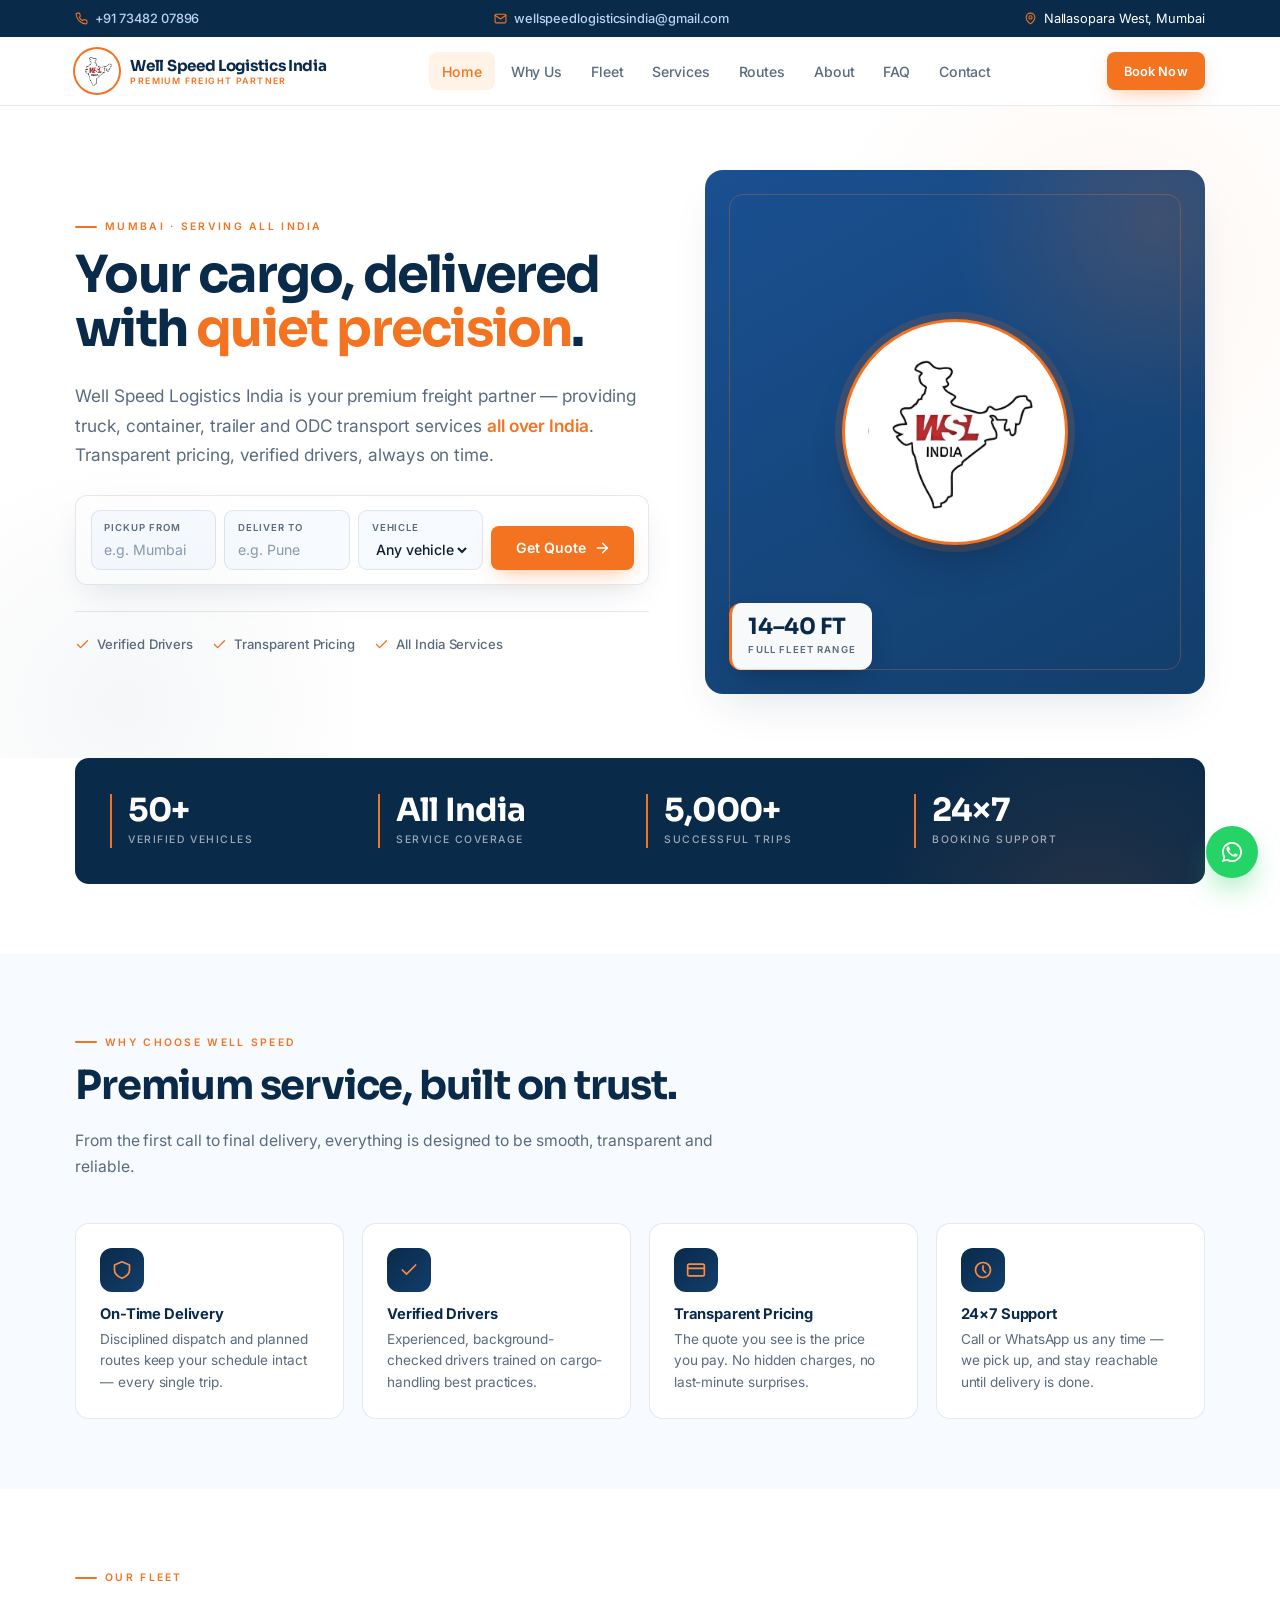
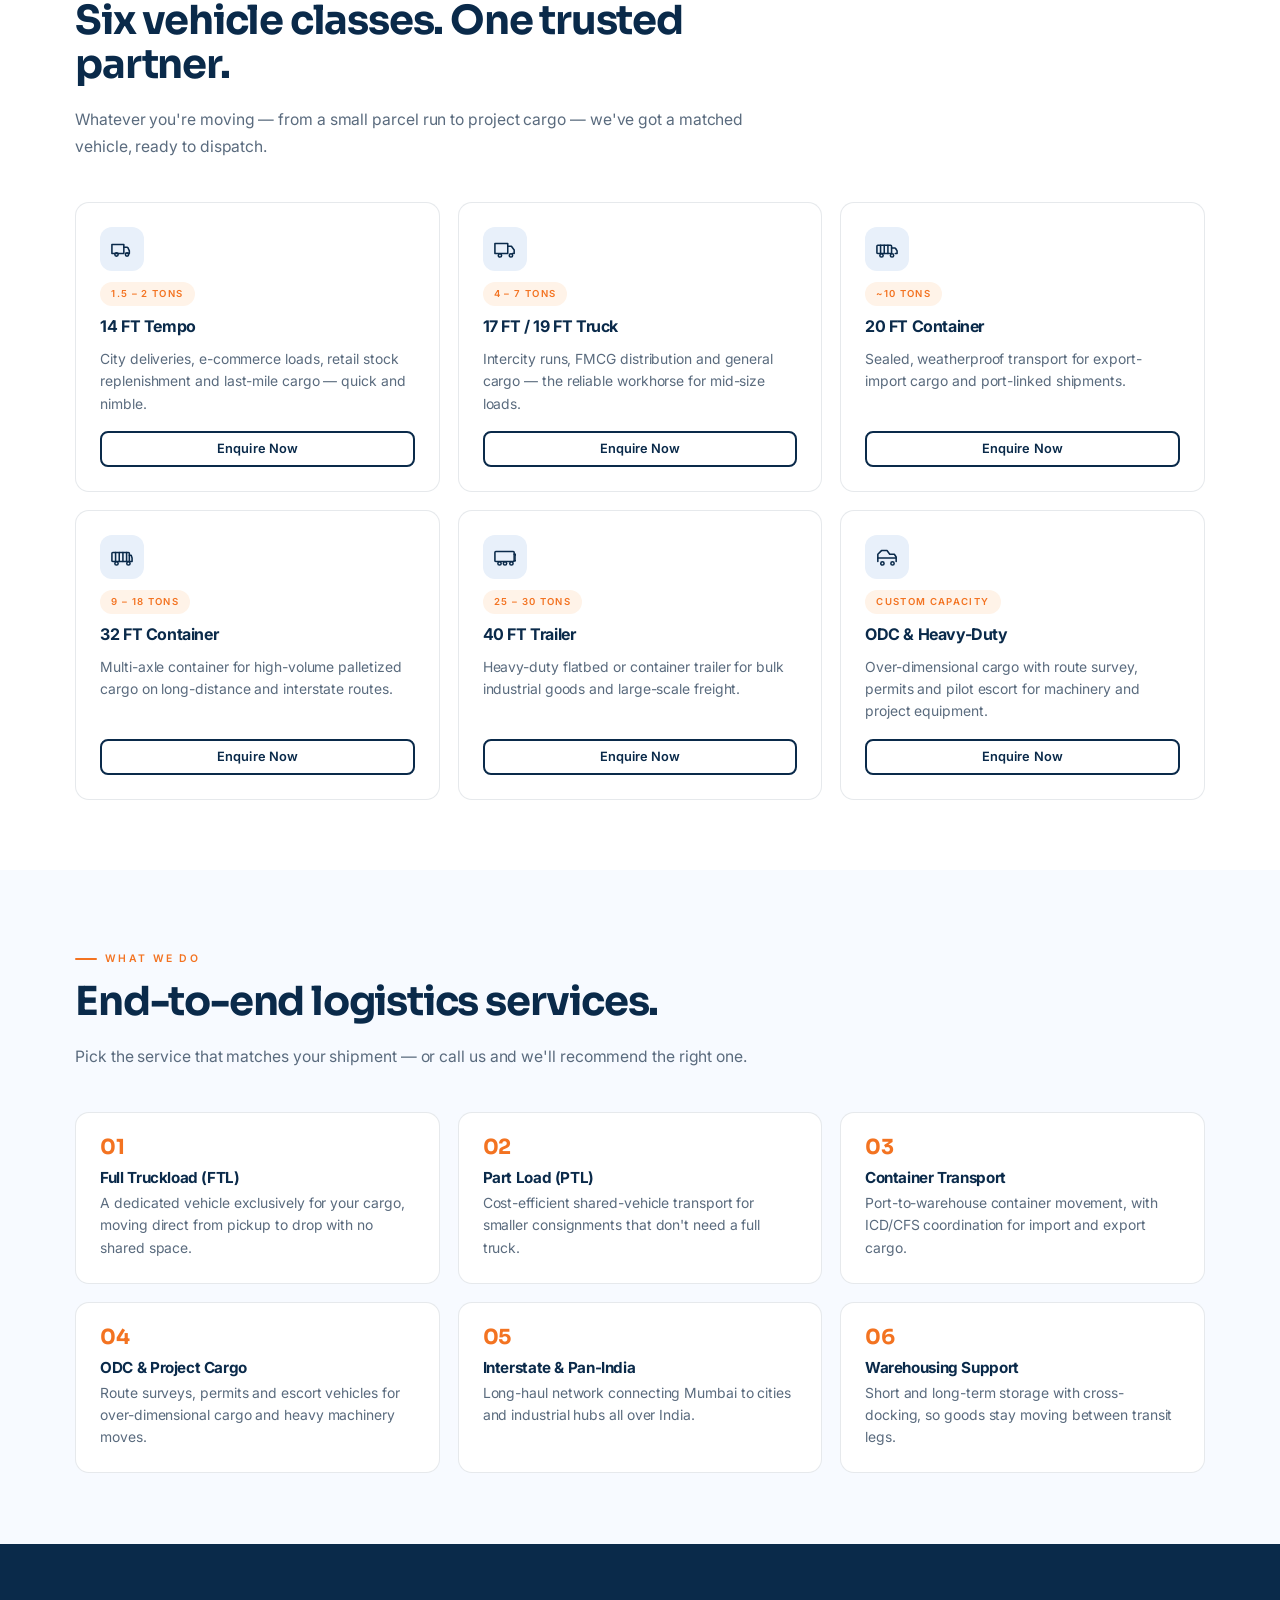
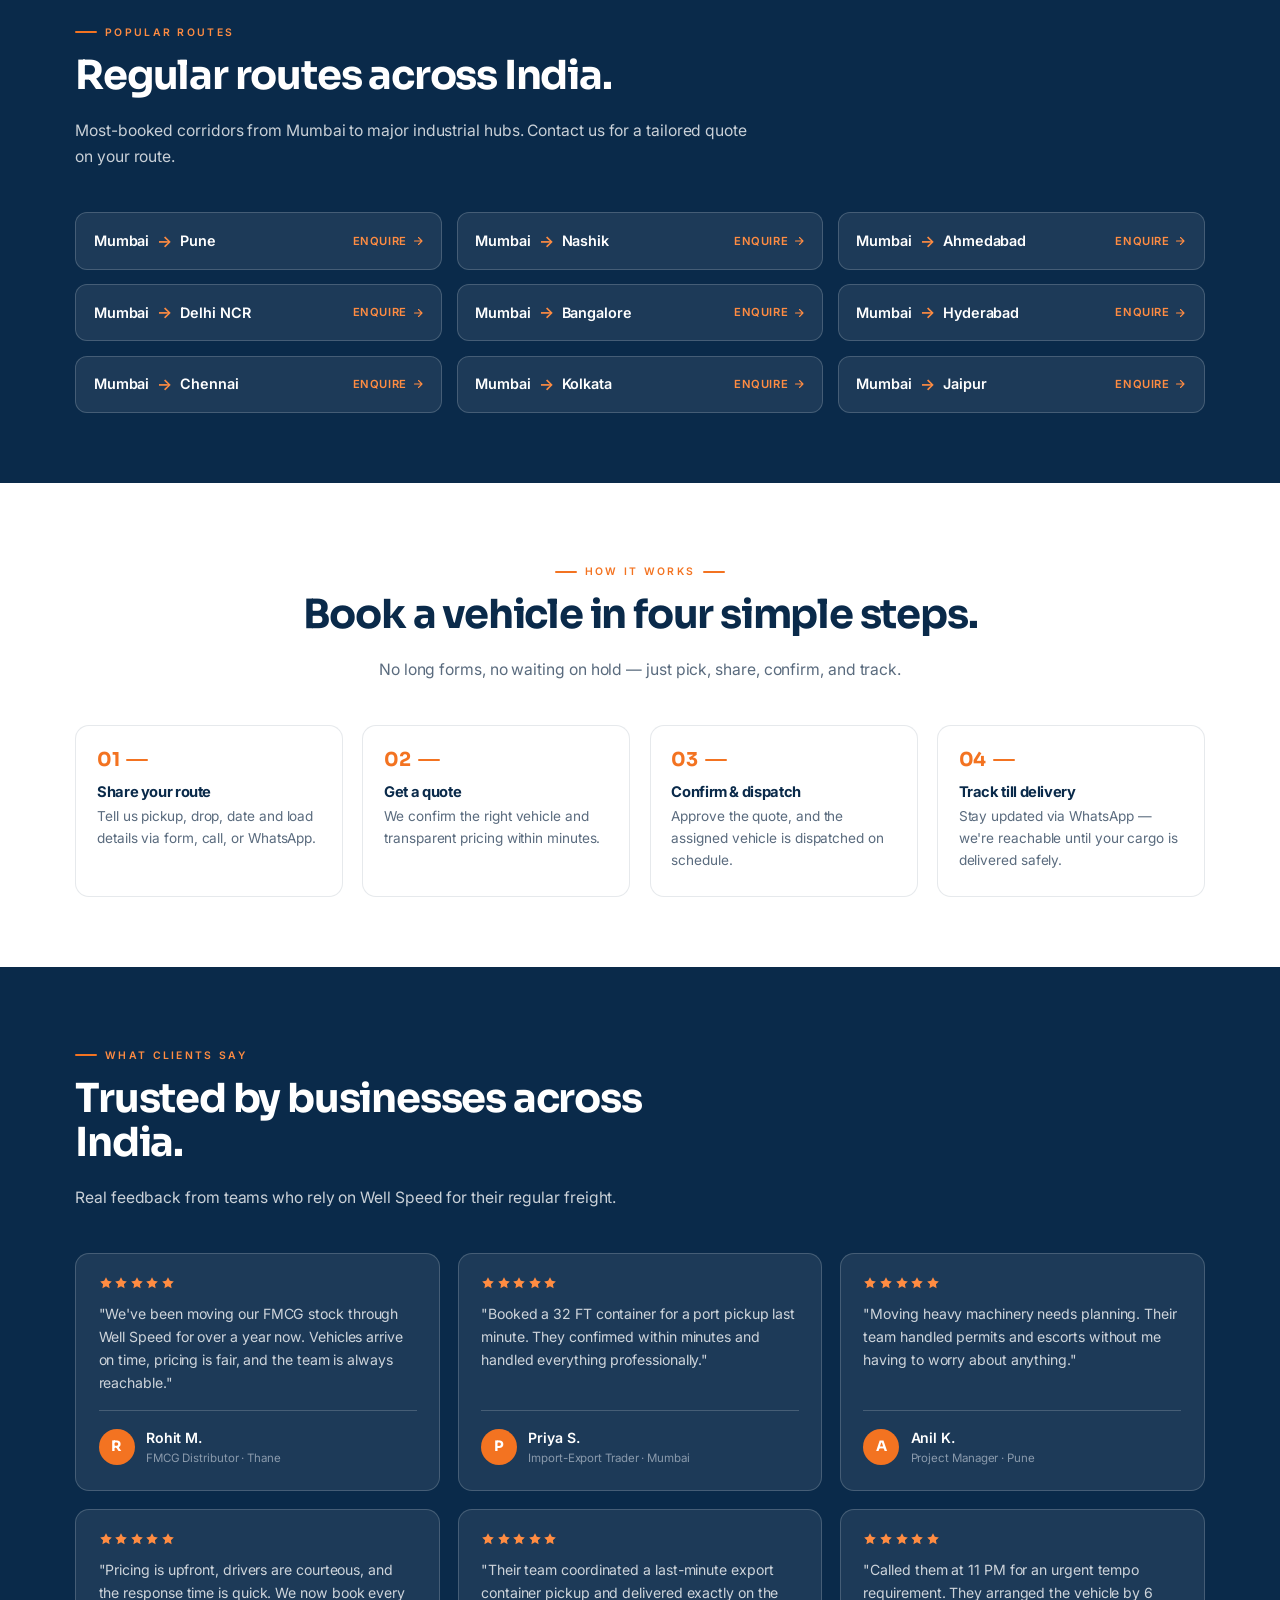
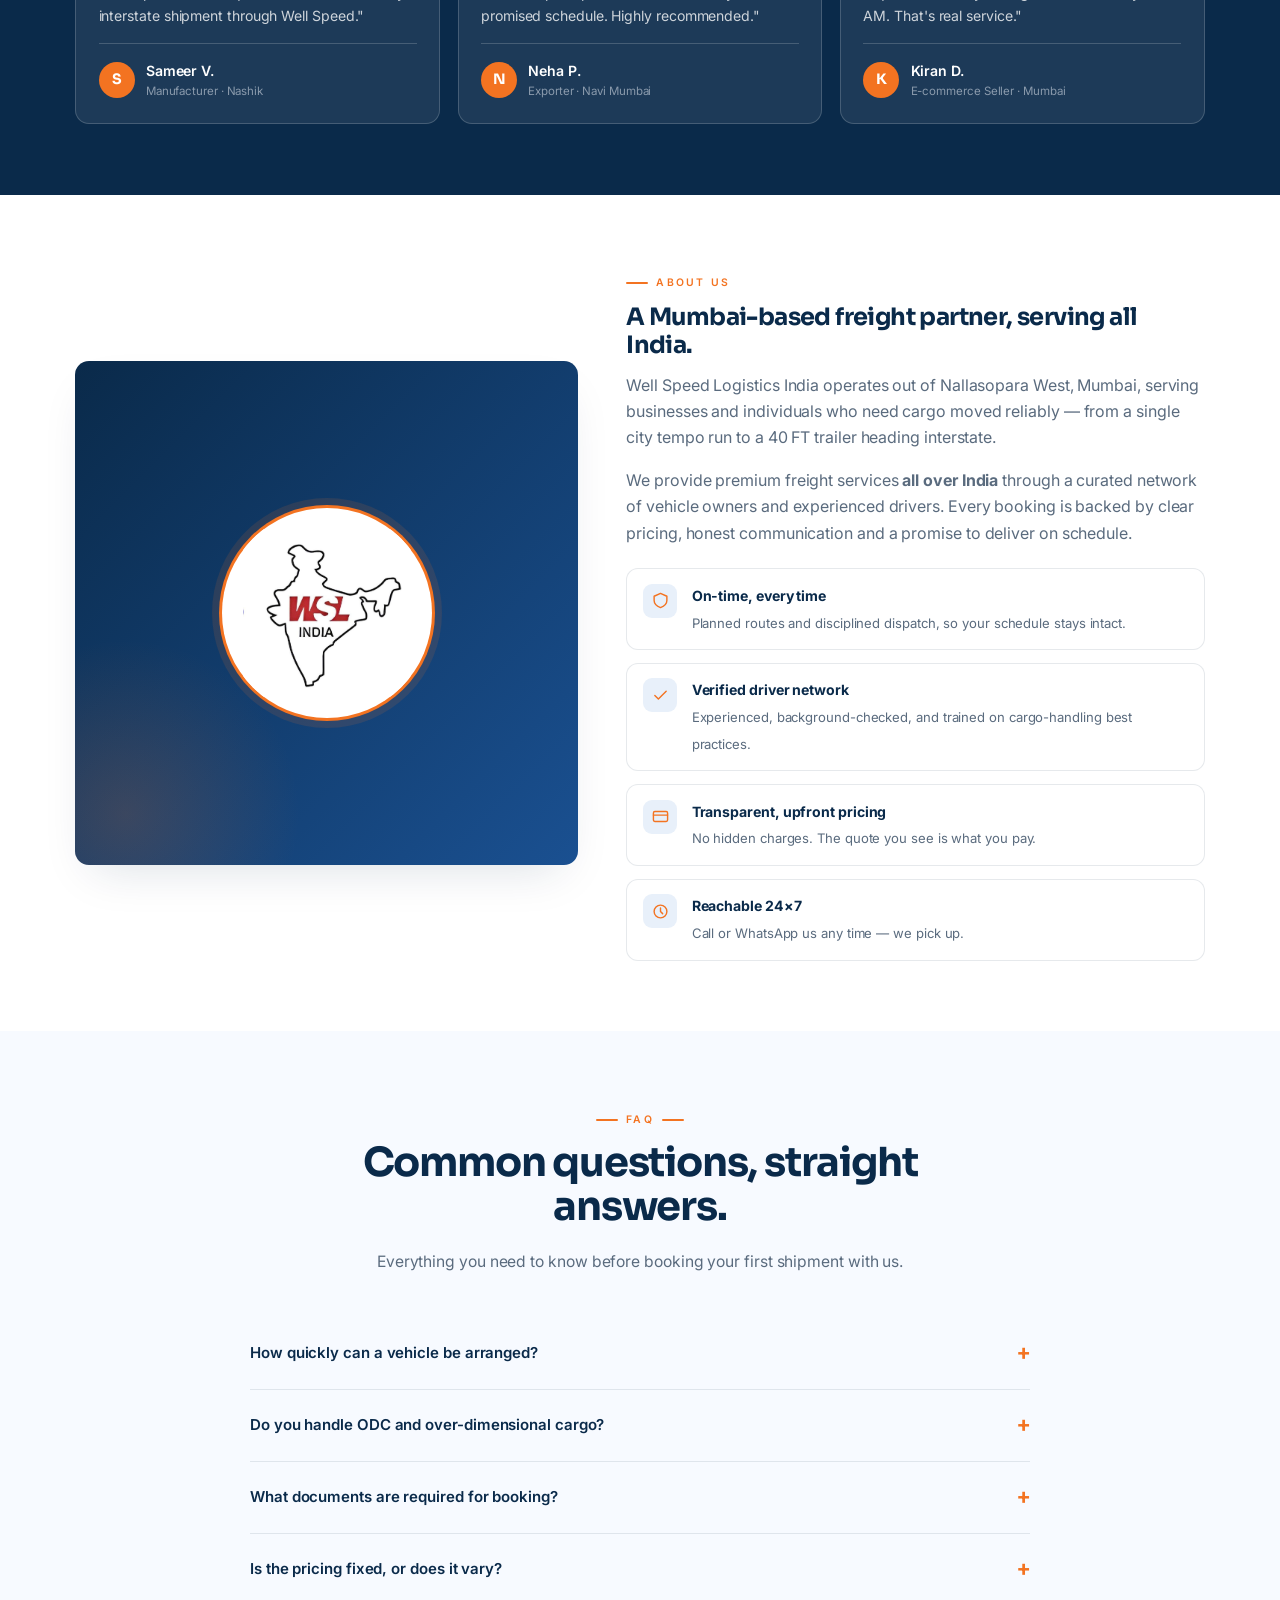
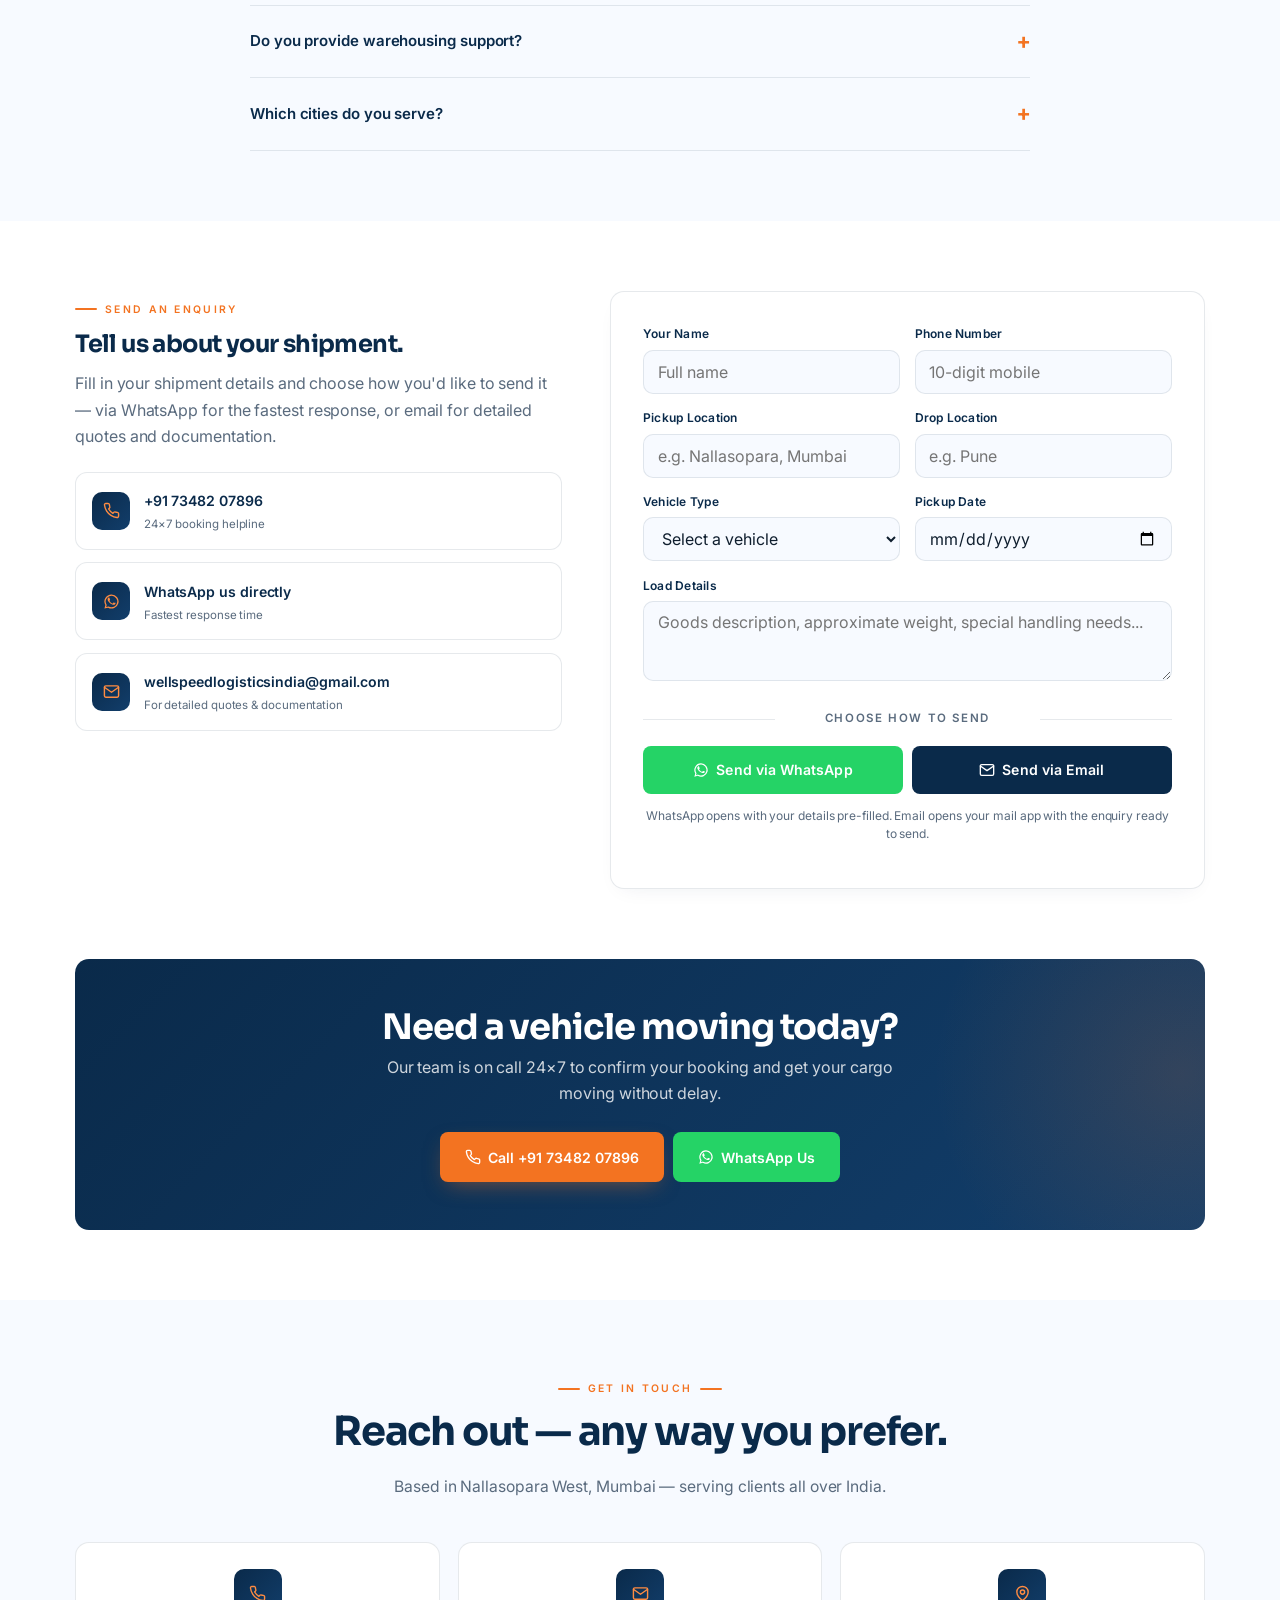
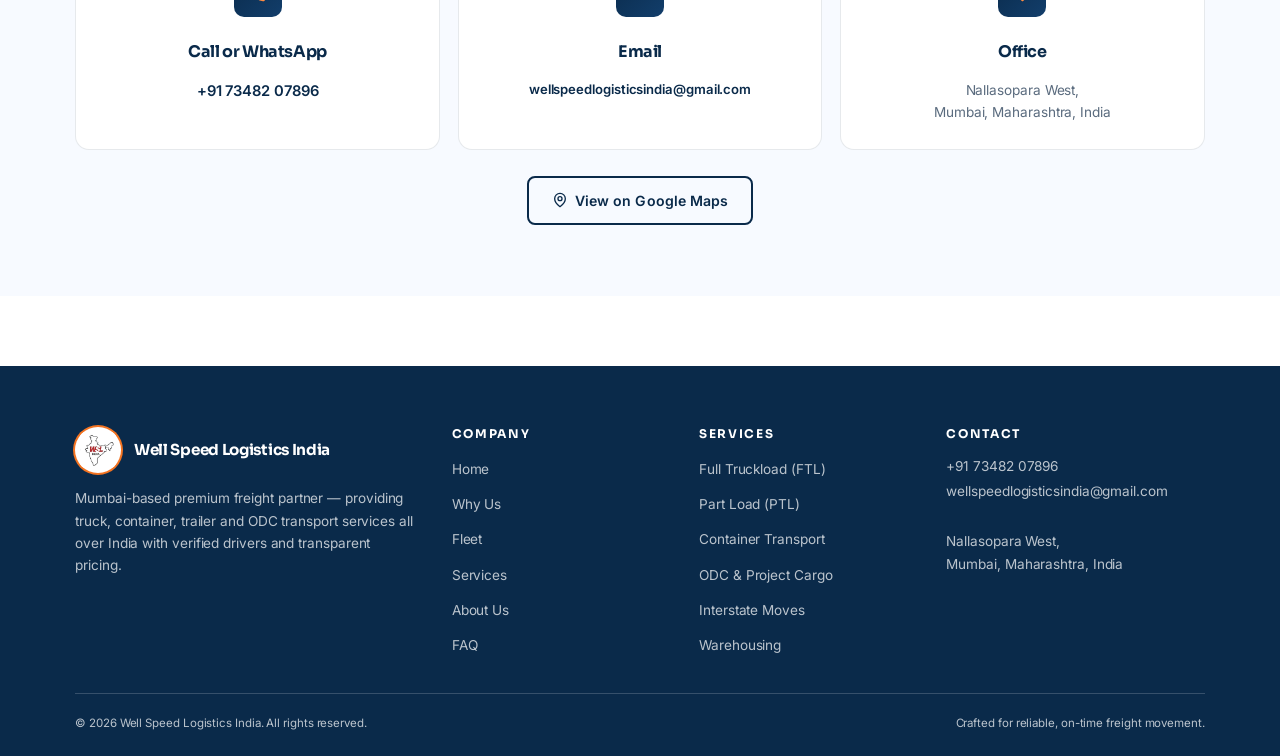
==== commit 700bf162: "Add files via upload" ====
--- a/index.html
+++ b/index.html
@@ -3,41 +3,12 @@
 <head>
   <meta charset="UTF-8">
   <meta name="viewport" content="width=device-width, initial-scale=1.0">
-  <title>Well Speed Logistics India | Premium Freight, Container & ODC Transport</title>
-  <meta name="description" content="Well Speed Logistics India — Mumbai's trusted premium freight partner. 14FT tempos to 40FT trailers, containers, ODC & heavy-duty transport across India.">
-  <meta name="keywords" content="Well Speed Logistics, premium freight India, container transport Mumbai, ODC transport, truck booking, trailer transport">
-  <meta name="author" content="Well Speed Logistics India">
-  <meta name="robots" content="index, follow">
-  <meta name="theme-color" content="#0A2A4A">
-
-  <meta property="og:type" content="website">
-  <meta property="og:title" content="Well Speed Logistics India | Premium Freight Partner">
-  <meta property="og:description" content="From 14 FT tempos to 40 FT trailers — premium freight & container transport across India.">
-  <meta property="og:locale" content="en_IN">
-
+  <title>Well Speed Logistics India | Premium Freight Partner</title>
+  <meta name="description" content="Well Speed Logistics India — Mumbai's trusted premium freight partner. Trucks, containers, trailers & ODC transport across India.">
+  <meta name="theme-color" content="#FFFFFF">
   <link rel="preconnect" href="https://fonts.googleapis.com">
   <link rel="preconnect" href="https://fonts.gstatic.com" crossorigin>
   <link href="https://fonts.googleapis.com/css2?family=Sora:wght@500;600;700;800&family=Inter:wght@400;500;600;700&display=swap" rel="stylesheet">
-
-  <script type="application/ld+json">
-  {
-    "@context": "https://schema.org",
-    "@type": "MovingCompany",
-    "name": "Well Speed Logistics India",
-    "telephone": "+91-7348207896",
-    "email": "wellspeedlogisticsindia@gmail.com",
-    "address": {
-      "@type": "PostalAddress",
-      "streetAddress": "Nallasopara West",
-      "addressLocality": "Mumbai",
-      "addressRegion": "Maharashtra",
-      "addressCountry": "IN"
-    },
-    "areaServed": "IN",
-    "priceRange": "$$"
-  }
-  </script>
-
   <style>
     :root{
       --blue:#0A2A4A;
@@ -47,19 +18,18 @@
       --orange:#F37321;
       --orange-2:#FF8C42;
       --orange-light:#FFF3E8;
-      --ivory:#FBFCFE;
-      --ivory-2:#F2F6FC;
+      --ivory:#FFFFFF;
+      --ivory-2:#F7FAFF;
       --white:#FFFFFF;
       --ink:#0F1E2E;
       --muted:#5A6B7E;
       --muted-light:#8A9AAC;
       --border:rgba(10,42,74,0.10);
       --border-light:rgba(255,255,255,0.18);
-      --shadow:0 20px 45px -18px rgba(10,42,74,0.22);
-      --shadow-sm:0 8px 22px -12px rgba(10,42,74,0.14);
+      --shadow:0 20px 45px -18px rgba(10,42,74,0.15);
+      --shadow-sm:0 8px 22px -12px rgba(10,42,74,0.10);
       --radius:14px;
       --container:1200px;
-
       --font-display:'Sora', 'Inter', sans-serif;
       --font-body:'Inter', -apple-system, BlinkMacSystemFont, 'Segoe UI', sans-serif;
     }
@@ -73,7 +43,7 @@
       font-size:1rem;
       font-weight:400;
       color:var(--ink);
-      background:var(--ivory);
+      background:var(--white);
       line-height:1.65;
       letter-spacing:-0.005em;
       -webkit-font-smoothing:antialiased;
@@ -106,8 +76,8 @@
     .top-strip{
       background:var(--blue);
       color:var(--ivory);
-      font-size:.82rem;
-      padding-block:.55rem;
+      font-size:.8rem;
+      padding-block:.5rem;
     }
     .top-strip-inner{
       display:flex;
@@ -123,43 +93,43 @@
     }
     .top-strip a:hover{color:#fff;}
     .top-strip .ts-item{
-      display:flex;align-items:center;gap:.45rem;
-    }
-    .top-strip svg{width:14px;height:14px;color:var(--orange);}
+      display:flex;align-items:center;gap:.4rem;
+    }
+    .top-strip svg{width:13px;height:13px;color:var(--orange);}
 
     /* NAVBAR */
     .navbar{
       position:sticky;
       top:0;
       z-index:200;
-      background:rgba(10,42,74,0.98);
+      background:rgba(255,255,255,0.98);
       backdrop-filter:blur(12px);
       -webkit-backdrop-filter:blur(12px);
-      border-bottom:1px solid var(--border-light);
+      border-bottom:1px solid var(--border);
     }
     .nav-inner{
       display:flex;
       align-items:center;
       justify-content:space-between;
       gap:1.5rem;
-      padding-block:.75rem;
-      min-height:72px;
+      padding-block:.7rem;
+      min-height:68px;
     }
 
     .nav-brand{
       display:flex;
       align-items:center;
-      gap:.8rem;
+      gap:.7rem;
       min-width:0;
     }
     .nav-brand .logo-box{
-      width:48px;height:48px;
+      width:44px;height:44px;
       background:#fff;
       border-radius:50%;
       display:flex;align-items:center;justify-content:center;
       overflow:hidden;
       flex-shrink:0;
-      padding:6px;
+      padding:5px;
       box-shadow:0 0 0 2px var(--orange);
     }
     .nav-brand .logo-box img{
@@ -169,9 +139,9 @@
     }
     .nav-brand .brand-nm{
       font-family:var(--font-display);
-      font-size:1rem;
+      font-size:.95rem;
       font-weight:700;
-      color:#fff;
+      color:var(--blue);
       line-height:1.15;
       letter-spacing:-0.02em;
       white-space:nowrap;
@@ -179,40 +149,40 @@
     .nav-brand .brand-nm span{
       display:block;
       font-family:var(--font-body);
-      font-size:.6rem;
+      font-size:.55rem;
       letter-spacing:.16em;
       text-transform:uppercase;
-      color:var(--orange-2);
+      color:var(--orange);
       font-weight:600;
-      margin-top:.15rem;
+      margin-top:.1rem;
     }
 
     .nav-links{
       display:none;
       align-items:center;
-      gap:.25rem;
+      gap:.2rem;
     }
     @media (min-width:1024px){
       .nav-links{display:flex;}
     }
     .nav-links a{
-      color:rgba(255,255,255,0.82);
-      font-size:.9rem;
+      color:var(--muted);
+      font-size:.88rem;
       font-weight:500;
-      padding:.5rem .85rem;
+      padding:.45rem .8rem;
       border-radius:8px;
       transition:all .2s ease;
     }
     .nav-links a:hover,
     .nav-links a.active{
-      background:rgba(243,115,33,0.15);
-      color:#fff;
+      background:var(--orange-light);
+      color:var(--orange);
     }
 
     .nav-actions{
       display:flex;
       align-items:center;
-      gap:.7rem;
+      gap:.6rem;
     }
     .nav-actions .nav-cta{display:none;}
     @media (min-width:900px){
@@ -221,13 +191,13 @@
 
     .menu-btn{
       display:flex;align-items:center;justify-content:center;
-      width:44px;height:44px;
+      width:40px;height:40px;
       border-radius:10px;
-      border:1px solid var(--border-light);
-      background:rgba(255,255,255,0.06);
-      color:#fff;
-    }
-    .menu-btn svg{width:22px;height:22px;}
+      border:1px solid var(--border);
+      background:var(--ivory-2);
+      color:var(--blue);
+    }
+    .menu-btn svg{width:20px;height:20px;}
     @media (min-width:1024px){
       .menu-btn{display:none;}
     }
@@ -237,35 +207,35 @@
       flex-direction:column;
       gap:.2rem;
       padding:.6rem 0 1.2rem;
-      border-top:1px solid var(--border-light);
+      border-top:1px solid var(--border);
     }
     .mobile-nav.open{display:flex;}
     .mobile-nav a{
-      color:#fff;
+      color:var(--blue);
       font-weight:500;
-      padding:.85rem .6rem;
+      padding:.75rem .6rem;
       border-radius:8px;
-      font-size:.95rem;
-    }
-    .mobile-nav a:hover{background:rgba(255,255,255,0.06);}
-    .mobile-nav .btn{margin-top:.6rem;}
+      font-size:.92rem;
+    }
+    .mobile-nav a:hover{background:var(--ivory-2);}
+    .mobile-nav .btn{margin-top:.5rem;}
 
     /* BUTTONS */
     .btn{
-      display:inline-flex;align-items:center;justify-content:center;gap:.5rem;
-      min-height:46px;
-      padding:.75rem 1.5rem;
+      display:inline-flex;align-items:center;justify-content:center;gap:.45rem;
+      min-height:44px;
+      padding:.7rem 1.4rem;
       border-radius:8px;
       font-family:var(--font-body);
       font-weight:600;
-      font-size:.9rem;
+      font-size:.88rem;
       letter-spacing:.005em;
       border:2px solid transparent;
       transition:all .22s ease;
       white-space:nowrap;
       cursor:pointer;
     }
-    .btn svg{width:17px;height:17px;flex-shrink:0;}
+    .btn svg{width:16px;height:16px;flex-shrink:0;}
     .btn-orange{
       background:var(--orange);
       color:#fff;
@@ -300,67 +270,67 @@
     }
     .btn-email:hover{background:var(--blue-2);transform:translateY(-2px);}
     .btn-block{width:100%;}
-    .btn-sm{min-height:38px;padding:.45rem 1rem;font-size:.82rem;}
+    .btn-sm{min-height:36px;padding:.4rem .95rem;font-size:.8rem;}
 
     /* EYEBROW */
     .eyebrow{
-      display:inline-flex;align-items:center;gap:.55rem;
-      font-size:.68rem;
+      display:inline-flex;align-items:center;gap:.5rem;
+      font-size:.65rem;
       font-weight:600;
       letter-spacing:.22em;
       text-transform:uppercase;
       color:var(--orange);
-      margin-bottom:.9rem;
+      margin-bottom:.8rem;
     }
     .eyebrow::before{
       content:"";
-      width:24px;height:2px;
+      width:22px;height:2px;
       background:var(--orange);
       border-radius:2px;
     }
     .eyebrow.center{justify-content:center;}
     .eyebrow.center::after{
       content:"";
-      width:24px;height:2px;
+      width:22px;height:2px;
       background:var(--orange);
       border-radius:2px;
     }
 
-    .section{padding-block:clamp(3.2rem,6vw,5rem);}
-    .section.ivory{background:var(--ivory);}
+    .section{padding-block:clamp(3rem,5.5vw,4.5rem);}
+    .section.ivory{background:var(--white);}
     .section.ivory-2{background:var(--ivory-2);}
     .section.blue{background:var(--blue);color:var(--ivory);}
     .section.blue h2,
     .section.blue h3{color:#fff;}
     .section.blue p{color:rgba(255,255,255,0.78);}
 
-    .sec-head{max-width:700px;margin-bottom:clamp(2rem,5vw,3rem);}
+    .sec-head{max-width:680px;margin-bottom:clamp(1.8rem,4.5vw,2.6rem);}
     .sec-head.center{margin-inline:auto;text-align:center;}
     .sec-head h2{
-      font-size:clamp(1.8rem,4.2vw,2.7rem);
+      font-size:clamp(1.7rem,4vw,2.5rem);
       letter-spacing:-0.03em;
       line-height:1.1;
     }
     .sec-head p{
       color:var(--muted);
-      font-size:1rem;
+      font-size:.98rem;
       line-height:1.7;
     }
     .section.blue .sec-head p{color:rgba(255,255,255,0.78);}
 
     /* HERO */
     .hero{
-      background:linear-gradient(135deg,var(--blue) 0%,var(--blue-2) 100%);
+      background:var(--white);
       position:relative;
       overflow:hidden;
-      padding-block:clamp(2.5rem,6vw,4.5rem);
+      padding-block:clamp(2.5rem,5.5vw,4rem);
     }
     .hero::before{
       content:"";
       position:absolute;
       top:-20%;right:-10%;
       width:600px;height:600px;
-      background:radial-gradient(circle,rgba(243,115,33,0.12),transparent 70%);
+      background:radial-gradient(circle,rgba(243,115,33,0.06),transparent 70%);
       pointer-events:none;
     }
     .hero::after{
@@ -368,7 +338,7 @@
       position:absolute;
       bottom:-30%;left:-10%;
       width:500px;height:500px;
-      background:radial-gradient(circle,rgba(255,255,255,0.06),transparent 70%);
+      background:radial-gradient(circle,rgba(10,42,74,0.04),transparent 70%);
       pointer-events:none;
     }
     .hero-grid{
@@ -384,16 +354,16 @@
 
     .hero-text .hero-h1{
       font-family:var(--font-display);
-      font-size:clamp(2rem,5vw,3.4rem);
+      font-size:clamp(1.9rem,4.8vw,3.2rem);
       font-weight:700;
       letter-spacing:-0.035em;
       line-height:1.05;
-      color:#fff;
+      color:var(--blue);
       margin-bottom:.5em;
     }
     .hero-text .hero-h1 em{
       font-style:normal;
-      color:var(--orange-2);
+      color:var(--orange);
       position:relative;
       display:inline-block;
     }
@@ -402,35 +372,35 @@
       position:absolute;
       bottom:.08em;left:0;right:0;
       height:8px;
-      background:rgba(243,115,33,0.3);
+      background:rgba(243,115,33,0.2);
       border-radius:4px;
       z-index:-1;
     }
     .hero-text .lead{
-      font-size:clamp(1rem,1.8vw,1.1rem);
-      color:rgba(255,255,255,0.8);
+      font-size:clamp(.98rem,1.7vw,1.08rem);
+      color:var(--muted);
       line-height:1.7;
-      max-width:54ch;
-      margin-bottom:1.8rem;
+      max-width:52ch;
+      margin-bottom:1.6rem;
     }
     .hero-text .lead strong{
-      color:var(--orange-2);
+      color:var(--orange);
       font-weight:600;
     }
 
     /* HERO SEARCH */
     .hero-search{
       background:#fff;
-      border-radius:14px;
-      padding:1rem;
-      box-shadow:0 20px 45px -20px rgba(0,0,0,0.35);
+      border-radius:12px;
+      padding:.9rem;
+      box-shadow:0 12px 35px -12px rgba(10,42,74,0.15);
       border:1px solid var(--border);
-      margin-bottom:1.8rem;
+      margin-bottom:1.6rem;
     }
     .hero-search-grid{
       display:grid;
       grid-template-columns:1fr;
-      gap:.6rem;
+      gap:.5rem;
     }
     @media (min-width:700px){
       .hero-search-grid{grid-template-columns:1fr 1fr 1fr auto;}
@@ -438,11 +408,11 @@
     .hero-search .hs-field{
       display:flex;
       flex-direction:column;
-      gap:.3rem;
-      background:var(--ivory);
+      gap:.25rem;
+      background:var(--ivory-2);
       border:1px solid var(--border);
-      border-radius:10px;
-      padding:.6rem .85rem;
+      border-radius:9px;
+      padding:.55rem .8rem;
       transition:all .2s ease;
     }
     .hero-search .hs-field:focus-within{
@@ -451,7 +421,7 @@
       box-shadow:0 0 0 3px rgba(243,115,33,0.12);
     }
     .hero-search .hs-field label{
-      font-size:.65rem;
+      font-size:.6rem;
       font-weight:600;
       letter-spacing:.1em;
       text-transform:uppercase;
@@ -462,7 +432,7 @@
       border:none;
       background:transparent;
       padding:0;
-      font-size:.9rem;
+      font-size:.88rem;
       font-weight:500;
       color:var(--ink);
       outline:none;
@@ -474,19 +444,19 @@
     .hero-trust{
       display:flex;
       flex-wrap:wrap;
-      gap:1.4rem;
-      padding-top:1.6rem;
-      border-top:1px solid rgba(255,255,255,0.12);
+      gap:1.2rem;
+      padding-top:1.4rem;
+      border-top:1px solid var(--border);
     }
     .hero-trust .trust-item{
-      display:flex;align-items:center;gap:.5rem;
-      font-size:.85rem;
-      color:rgba(255,255,255,0.75);
+      display:flex;align-items:center;gap:.45rem;
+      font-size:.82rem;
+      color:var(--muted);
       font-weight:500;
     }
     .hero-trust svg{
-      width:16px;height:16px;
-      color:var(--orange-2);
+      width:15px;height:15px;
+      color:var(--orange);
       flex-shrink:0;
     }
 
@@ -514,23 +484,23 @@
     .hero-visual::after{
       content:"";
       position:absolute;
-      inset:1.6rem;
+      inset:1.5rem;
       border:1px solid rgba(243,115,33,0.3);
       border-radius:14px;
       pointer-events:none;
     }
     .hero-visual-inner{
       position:relative;
-      width:70%;
-      max-width:240px;
+      width:65%;
+      max-width:220px;
       aspect-ratio:1/1;
       background:#fff;
       border-radius:50%;
       display:flex;
       align-items:center;
       justify-content:center;
-      padding:1.5rem;
-      box-shadow:0 0 0 3px var(--orange), 0 0 0 11px rgba(243,115,33,0.15), 0 24px 50px -20px rgba(0,0,0,0.4);
+      padding:1.4rem;
+      box-shadow:0 0 0 3px var(--orange), 0 0 0 10px rgba(243,115,33,0.15), 0 24px 50px -20px rgba(0,0,0,0.4);
       overflow:hidden;
     }
     .hero-visual-inner img{
@@ -540,36 +510,36 @@
     }
     .hero-badge{
       position:absolute;
-      bottom:1.6rem;left:1.6rem;
+      bottom:1.5rem;left:1.5rem;
       background:rgba(255,255,255,0.97);
       backdrop-filter:blur(10px);
-      padding:.9rem 1.1rem;
+      padding:.8rem 1rem;
       border-radius:12px;
       box-shadow:0 12px 30px -12px rgba(0,0,0,0.35);
       border-left:3px solid var(--orange);
     }
     .hero-badge .hb-num{
       font-family:var(--font-display);
-      font-size:1.5rem;
+      font-size:1.4rem;
       font-weight:700;
       color:var(--blue);
       line-height:1;
       letter-spacing:-0.02em;
     }
     .hero-badge .hb-lbl{
-      font-size:.65rem;
+      font-size:.6rem;
       letter-spacing:.12em;
       text-transform:uppercase;
       color:var(--muted);
       font-weight:600;
-      margin-top:.3rem;
+      margin-top:.25rem;
     }
 
     /* STATS */
     .stats-bar{
       background:var(--blue);
       color:var(--ivory);
-      padding-block:2.4rem;
+      padding-block:2.2rem;
       border-radius:var(--radius);
       position:relative;
       overflow:hidden;
@@ -586,46 +556,46 @@
     .stats-grid{
       display:grid;
       grid-template-columns:repeat(2,1fr);
-      gap:1.6rem 1rem;
+      gap:1.4rem .8rem;
       position:relative;
     }
     @media (min-width:760px){
       .stats-grid{grid-template-columns:repeat(4,1fr);}
     }
-    .stat{text-align:left;padding-left:1.1rem;border-left:2px solid var(--orange);}
+    .stat{text-align:left;padding-left:1rem;border-left:2px solid var(--orange);}
     @media (max-width:759px){
-      .stat{padding-left:0;border-left:none;padding-bottom:.7rem;border-bottom:1px solid var(--border-light);}
+      .stat{padding-left:0;border-left:none;padding-bottom:.6rem;border-bottom:1px solid var(--border-light);}
       .stat:nth-child(3),.stat:nth-child(4){border-bottom:none;padding-bottom:0;}
     }
     .stat .num{
       font-family:var(--font-display);
-      font-size:clamp(1.6rem,3.4vw,2.2rem);
+      font-size:clamp(1.5rem,3.2vw,2rem);
       font-weight:700;
       color:#fff;
       line-height:1;
       letter-spacing:-0.03em;
     }
     .stat .lbl{
-      font-size:.7rem;
+      font-size:.65rem;
       letter-spacing:.14em;
       text-transform:uppercase;
       color:rgba(255,255,255,0.6);
       font-weight:500;
-      margin-top:.4rem;
+      margin-top:.35rem;
     }
 
     /* WHY US */
     .why-grid{
       display:grid;
       grid-template-columns:1fr;
-      gap:1.2rem;
+      gap:1.1rem;
     }
     @media (min-width:700px){.why-grid{grid-template-columns:repeat(2,1fr);}}
     @media (min-width:1080px){.why-grid{grid-template-columns:repeat(4,1fr);}}
     .why-card{
       background:#fff;
       border-radius:var(--radius);
-      padding:1.6rem;
+      padding:1.5rem;
       border:1px solid var(--border);
       transition:all .25s ease;
     }
@@ -635,26 +605,26 @@
       border-color:rgba(243,115,33,0.3);
     }
     .why-icon{
-      width:48px;height:48px;
+      width:44px;height:44px;
       border-radius:12px;
       background:linear-gradient(135deg,var(--blue),var(--blue-2));
       display:flex;align-items:center;justify-content:center;
       color:var(--orange-2);
-      margin-bottom:1rem;
-    }
-    .why-icon svg{width:22px;height:22px;}
+      margin-bottom:.9rem;
+    }
+    .why-icon svg{width:20px;height:20px;}
     .why-card h3{
       font-family:var(--font-body);
-      font-size:.95rem;
+      font-size:.92rem;
       font-weight:700;
       color:var(--blue);
-      margin-bottom:.4rem;
+      margin-bottom:.35rem;
       letter-spacing:-0.01em;
     }
     .why-card p{
       color:var(--muted);
-      font-size:.88rem;
-      line-height:1.62;
+      font-size:.85rem;
+      line-height:1.6;
       margin:0;
     }
 
@@ -662,17 +632,17 @@
     .fleet-grid{
       display:grid;
       grid-template-columns:1fr;
-      gap:1.2rem;
+      gap:1.1rem;
     }
     @media (min-width:700px){.fleet-grid{grid-template-columns:repeat(2,1fr);}}
     @media (min-width:1080px){.fleet-grid{grid-template-columns:repeat(3,1fr);}}
     .fleet-card{
       background:#fff;
       border-radius:var(--radius);
-      padding:1.6rem;
+      padding:1.5rem;
       border:1px solid var(--border);
       display:flex;flex-direction:column;
-      gap:.85rem;
+      gap:.7rem;
       transition:all .25s ease;
       position:relative;
       overflow:hidden;
@@ -693,37 +663,37 @@
     }
     .fleet-card:hover::before{opacity:1;}
     .fleet-icon{
-      width:48px;height:48px;
+      width:44px;height:44px;
       border-radius:12px;
       background:var(--blue-light);
       display:flex;align-items:center;justify-content:center;
       color:var(--blue);
     }
-    .fleet-icon svg{width:24px;height:24px;}
+    .fleet-icon svg{width:22px;height:22px;}
     .fleet-card .cap{
       display:inline-block;
-      font-size:.65rem;
+      font-size:.6rem;
       font-weight:600;
       letter-spacing:.14em;
       text-transform:uppercase;
       color:var(--orange);
       background:var(--orange-light);
-      padding:.3rem .8rem;
+      padding:.25rem .7rem;
       border-radius:999px;
       width:fit-content;
     }
     .fleet-card h3{
       font-family:var(--font-body);
-      font-size:1.05rem;
+      font-size:1rem;
       font-weight:700;
       color:var(--blue);
-      margin-bottom:.15rem;
+      margin-bottom:.1rem;
     }
     .fleet-card p{
       color:var(--muted);
-      font-size:.9rem;
-      line-height:1.62;
-      margin:0 0 .4rem;
+      font-size:.87rem;
+      line-height:1.6;
+      margin:0 0 .3rem;
       flex-grow:1;
     }
 
@@ -731,14 +701,14 @@
     .svc-grid{
       display:grid;
       grid-template-columns:1fr;
-      gap:1.2rem;
+      gap:1.1rem;
     }
     @media (min-width:700px){.svc-grid{grid-template-columns:repeat(2,1fr);}}
     @media (min-width:1080px){.svc-grid{grid-template-columns:repeat(3,1fr);}}
     .svc-card{
       background:#fff;
       border-radius:var(--radius);
-      padding:1.6rem;
+      padding:1.5rem;
       border:1px solid var(--border);
       transition:all .25s ease;
       position:relative;
@@ -750,24 +720,24 @@
     }
     .svc-num{
       font-family:var(--font-display);
-      font-size:1.4rem;
+      font-size:1.3rem;
       font-weight:700;
       color:var(--orange);
       line-height:1;
-      margin-bottom:.8rem;
+      margin-bottom:.7rem;
       letter-spacing:-0.02em;
     }
     .svc-card h3{
       font-family:var(--font-body);
-      font-size:1rem;
+      font-size:.95rem;
       font-weight:700;
       color:var(--blue);
-      margin-bottom:.4rem;
+      margin-bottom:.35rem;
     }
     .svc-card p{
       color:var(--muted);
-      font-size:.9rem;
-      line-height:1.62;
+      font-size:.87rem;
+      line-height:1.6;
       margin:0;
     }
 
@@ -775,7 +745,7 @@
     .routes-grid{
       display:grid;
       grid-template-columns:1fr;
-      gap:1rem;
+      gap:.9rem;
     }
     @media (min-width:640px){.routes-grid{grid-template-columns:repeat(2,1fr);}}
     @media (min-width:1024px){.routes-grid{grid-template-columns:repeat(3,1fr);}}
@@ -783,136 +753,136 @@
       display:flex;
       align-items:center;
       justify-content:space-between;
-      gap:1rem;
-      background:rgba(255,255,255,0.06);
+      gap:.9rem;
+      background:rgba(255,255,255,0.08);
       border:1px solid var(--border-light);
       border-radius:12px;
-      padding:1rem 1.2rem;
+      padding:.9rem 1.1rem;
       transition:all .25s ease;
     }
     .route-card:hover{
-      background:rgba(243,115,33,0.12);
+      background:rgba(243,115,33,0.15);
       border-color:var(--orange);
       transform:translateX(4px);
     }
     .route-card .route-cities{
       display:flex;
       align-items:center;
-      gap:.6rem;
+      gap:.5rem;
       font-weight:600;
       color:#fff;
-      font-size:.92rem;
+      font-size:.9rem;
       flex:1;
       min-width:0;
     }
     .route-card .route-cities .arrow{
       color:var(--orange-2);
-      font-size:1.1rem;
+      font-size:1rem;
     }
     .route-card .route-cta{
-      display:inline-flex;align-items:center;gap:.35rem;
-      font-size:.75rem;
+      display:inline-flex;align-items:center;gap:.3rem;
+      font-size:.7rem;
       font-weight:600;
       color:var(--orange-2);
       letter-spacing:.05em;
       text-transform:uppercase;
       white-space:nowrap;
     }
-    .route-card .route-cta svg{width:13px;height:13px;}
+    .route-card .route-cta svg{width:12px;height:12px;}
 
     /* STEPS */
     .steps-grid{
       display:grid;
       grid-template-columns:1fr;
-      gap:1.4rem;
+      gap:1.2rem;
     }
     @media (min-width:700px){.steps-grid{grid-template-columns:repeat(2,1fr);}}
     @media (min-width:1080px){.steps-grid{grid-template-columns:repeat(4,1fr);}}
     .step-card{
       background:#fff;
       border-radius:var(--radius);
-      padding:1.6rem 1.4rem;
+      padding:1.5rem 1.3rem;
       border:1px solid var(--border);
       position:relative;
     }
     .step-card .sn{
       font-family:var(--font-display);
-      font-size:1.3rem;
+      font-size:1.2rem;
       font-weight:700;
       color:var(--orange);
       line-height:1;
       letter-spacing:-0.02em;
-      margin-bottom:1rem;
+      margin-bottom:.9rem;
       display:flex;
       align-items:center;
-      gap:.5rem;
+      gap:.45rem;
     }
     .step-card .sn::after{
       content:"";
-      width:24px;height:2px;
+      width:22px;height:2px;
       background:var(--orange);
       border-radius:2px;
     }
     .step-card h3{
       font-family:var(--font-body);
-      font-size:.95rem;
+      font-size:.92rem;
       font-weight:700;
-      margin-bottom:.4rem;
+      margin-bottom:.35rem;
       color:var(--blue);
     }
     .step-card p{
       color:var(--muted);
-      font-size:.88rem;
+      font-size:.85rem;
       margin:0;
-      line-height:1.62;
+      line-height:1.6;
     }
 
     /* TESTIMONIALS */
     .testi-grid{
       display:grid;
       grid-template-columns:1fr;
-      gap:1.2rem;
+      gap:1.1rem;
     }
     @media (min-width:700px){.testi-grid{grid-template-columns:repeat(2,1fr);}}
     @media (min-width:1080px){.testi-grid{grid-template-columns:repeat(3,1fr);}}
     .testi{
-      background:rgba(255,255,255,0.06);
+      background:rgba(255,255,255,0.08);
       border:1px solid var(--border-light);
       border-radius:var(--radius);
-      padding:1.5rem;
+      padding:1.4rem;
       display:flex;flex-direction:column;
       position:relative;
     }
     .testi .stars{
-      display:flex;gap:.15rem;
+      display:flex;gap:.1rem;
       color:var(--orange-2);
-      margin-bottom:.8rem;
-    }
-    .testi .stars svg{width:15px;height:15px;}
+      margin-bottom:.7rem;
+    }
+    .testi .stars svg{width:14px;height:14px;}
     .testi .quote{
       color:var(--ivory);
-      font-size:.92rem;
+      font-size:.88rem;
       line-height:1.65;
-      margin-bottom:1.2rem;
+      margin-bottom:1rem;
       flex-grow:1;
     }
     .testi .who{
-      display:flex;align-items:center;gap:.75rem;
-      padding-top:1rem;
+      display:flex;align-items:center;gap:.7rem;
+      padding-top:.9rem;
       border-top:1px solid var(--border-light);
     }
     .testi .who .av{
-      width:38px;height:38px;border-radius:50%;
+      width:36px;height:36px;border-radius:50%;
       background:var(--orange);
       color:#fff;
       display:flex;align-items:center;justify-content:center;
       font-family:var(--font-display);
       font-weight:700;
-      font-size:.95rem;
+      font-size:.9rem;
       flex-shrink:0;
     }
-    .testi .who .nm{font-weight:600;color:#fff;font-size:.9rem;}
-    .testi .who .rl{font-size:.75rem;color:var(--muted-light);}
+    .testi .who .nm{font-weight:600;color:#fff;font-size:.88rem;}
+    .testi .who .rl{font-size:.72rem;color:var(--muted-light);}
 
     /* ABOUT */
     .about-grid{
@@ -944,16 +914,16 @@
     }
     .about-visual-inner{
       position:relative;
-      width:70%;
-      max-width:230px;
+      width:65%;
+      max-width:210px;
       aspect-ratio:1/1;
       background:#fff;
       border-radius:50%;
       display:flex;
       align-items:center;
       justify-content:center;
-      padding:1.4rem;
-      box-shadow:0 0 0 3px var(--orange), 0 0 0 11px rgba(243,115,33,0.12);
+      padding:1.3rem;
+      box-shadow:0 0 0 3px var(--orange), 0 0 0 10px rgba(243,115,33,0.12);
       overflow:hidden;
     }
     .about-visual-inner img{
@@ -961,47 +931,47 @@
       height:100%;
       object-fit:contain;
     }
-    .about-points{display:flex;flex-direction:column;gap:.9rem;margin-top:1.6rem;}
+    .about-points{display:flex;flex-direction:column;gap:.8rem;margin-top:1.4rem;}
     .ap{
-      display:flex;gap:1rem;
+      display:flex;gap:.9rem;
       align-items:flex-start;
-      padding:1rem 1.1rem;
+      padding:.9rem 1rem;
       background:#fff;
       border-radius:12px;
       border:1px solid var(--border);
     }
     .ap .ap-ic{
-      width:36px;height:36px;flex-shrink:0;
+      width:34px;height:34px;flex-shrink:0;
       background:var(--blue-light);
       border-radius:9px;
       display:flex;align-items:center;justify-content:center;
       color:var(--orange);
     }
-    .ap .ap-ic svg{width:18px;height:18px;}
-    .ap strong{display:block;font-size:.92rem;color:var(--blue);margin-bottom:.15rem;font-weight:700;}
-    .ap span{font-size:.84rem;color:var(--muted);line-height:1.55;}
+    .ap .ap-ic svg{width:17px;height:17px;}
+    .ap strong{display:block;font-size:.88rem;color:var(--blue);margin-bottom:.1rem;font-weight:700;}
+    .ap span{font-size:.82rem;color:var(--muted);line-height:1.55;}
 
     /* FAQ */
-    .faq-wrap{max-width:820px;margin-inline:auto;}
+    .faq-wrap{max-width:780px;margin-inline:auto;}
     .faq-item{
       border-bottom:1px solid var(--border);
-      padding:1.2rem 0;
+      padding:1.1rem 0;
     }
     .faq-item summary{
       display:flex;justify-content:space-between;align-items:center;gap:1rem;
       cursor:pointer;
       font-family:var(--font-body);
       font-weight:600;
-      font-size:.98rem;
+      font-size:.94rem;
       color:var(--blue);
       list-style:none;
-      padding:.4rem 0;
+      padding:.35rem 0;
     }
     .faq-item summary::-webkit-details-marker{display:none;}
     .faq-item summary::after{
       content:"+";
       font-family:var(--font-display);
-      font-size:1.5rem;
+      font-size:1.4rem;
       color:var(--orange);
       line-height:1;
       transition:transform .2s ease;
@@ -1010,9 +980,9 @@
     .faq-item[open] summary::after{transform:rotate(45deg);}
     .faq-item p{
       color:var(--muted);
-      font-size:.92rem;
+      font-size:.88rem;
       line-height:1.7;
-      margin:.6rem 0 .2rem;
+      margin:.55rem 0 .2rem;
     }
 
     /* BOOKING */
@@ -1024,58 +994,58 @@
     }
     @media (min-width:1000px){.book-grid{grid-template-columns:.9fr 1.1fr;}}
 
-    .contact-cards{display:flex;flex-direction:column;gap:.9rem;margin-top:1.6rem;}
+    .contact-cards{display:flex;flex-direction:column;gap:.8rem;margin-top:1.4rem;}
     .contact-cd{
-      display:flex;align-items:center;gap:.9rem;
-      padding:1rem 1.1rem;
+      display:flex;align-items:center;gap:.85rem;
+      padding:.9rem 1rem;
       background:#fff;
       border:1px solid var(--border);
       border-radius:12px;
     }
     .contact-cd .cci{
-      width:40px;height:40px;flex-shrink:0;
+      width:38px;height:38px;flex-shrink:0;
       background:linear-gradient(135deg,var(--blue),var(--blue-2));
       border-radius:10px;
       display:flex;align-items:center;justify-content:center;
       color:var(--orange-2);
     }
-    .contact-cd .cci svg{width:18px;height:18px;}
-    .contact-cd a{font-weight:600;color:var(--blue);font-size:.92rem;}
-    .contact-cd span.d{display:block;font-size:.76rem;color:var(--muted);margin-top:.15rem;}
+    .contact-cd .cci svg{width:17px;height:17px;}
+    .contact-cd a{font-weight:600;color:var(--blue);font-size:.88rem;}
+    .contact-cd span.d{display:block;font-size:.72rem;color:var(--muted);margin-top:.1rem;}
 
     .book-form{
       background:#fff;
       border:1px solid var(--border);
       border-radius:var(--radius);
-      padding:clamp(1.4rem,3.5vw,2rem);
+      padding:clamp(1.3rem,3.5vw,2rem);
       box-shadow:var(--shadow-sm);
     }
-    .fg{display:grid;grid-template-columns:1fr;gap:1rem;}
+    .fg{display:grid;grid-template-columns:1fr;gap:.9rem;}
     @media (min-width:600px){
       .fg{grid-template-columns:1fr 1fr;}
       .fg .full{grid-column:1/-1;}
     }
     .field label{
       display:block;
-      font-size:.78rem;
+      font-size:.75rem;
       font-weight:600;
       color:var(--blue);
-      margin-bottom:.4rem;
+      margin-bottom:.35rem;
       letter-spacing:.02em;
     }
     .field input,
     .field select,
     .field textarea{
       width:100%;
-      min-height:46px;
+      min-height:44px;
       border:1.5px solid var(--border);
       border-radius:10px;
-      padding:.65rem .9rem;
-      background:var(--ivory);
+      padding:.6rem .85rem;
+      background:var(--ivory-2);
       color:var(--ink);
       transition:all .2s ease;
     }
-    .field textarea{min-height:90px;resize:vertical;}
+    .field textarea{min-height:80px;resize:vertical;}
     .field input:focus,
     .field select:focus,
     .field textarea:focus{
@@ -1084,29 +1054,29 @@
       background:#fff;
       box-shadow:0 0 0 3px rgba(243,115,33,0.12);
     }
-    .form-note{font-size:.78rem;color:var(--muted);margin-top:.9rem;line-height:1.55;}
+    .form-note{font-size:.75rem;color:var(--muted);margin-top:.8rem;line-height:1.55;}
 
     .send-options{
       display:grid;
       grid-template-columns:1fr;
-      gap:.6rem;
-      margin-top:1.2rem;
+      gap:.55rem;
+      margin-top:1.1rem;
     }
     @media (min-width:500px){
       .send-options{grid-template-columns:1fr 1fr;}
     }
     .send-options .btn{
-      min-height:50px;
-      font-size:.9rem;
+      min-height:48px;
+      font-size:.88rem;
     }
 
     .send-options-label{
-      font-size:.75rem;
+      font-size:.72rem;
       font-weight:600;
       color:var(--muted);
       letter-spacing:.14em;
       text-transform:uppercase;
-      margin:1.4rem 0 .6rem;
+      margin:1.3rem 0 .55rem;
       text-align:center;
       position:relative;
     }
@@ -1127,7 +1097,7 @@
       background:linear-gradient(135deg,var(--blue),var(--blue-2));
       color:#fff;
       border-radius:var(--radius);
-      padding:clamp(2.2rem,5vw,3.2rem);
+      padding:clamp(2rem,5vw,3rem);
       text-align:center;
       position:relative;
       overflow:hidden;
@@ -1143,21 +1113,21 @@
     .cta-band h2{
       font-family:var(--font-display);
       color:#fff;
-      font-size:clamp(1.6rem,3.6vw,2.3rem);
+      font-size:clamp(1.5rem,3.5vw,2.2rem);
       letter-spacing:-0.03em;
       line-height:1.15;
       position:relative;
-      margin-bottom:.5rem;
+      margin-bottom:.4rem;
       font-weight:700;
     }
     .cta-band p{
       color:rgba(255,255,255,0.8);
-      max-width:54ch;
-      margin:0 auto 1.8rem;
+      max-width:52ch;
+      margin:0 auto 1.6rem;
       position:relative;
     }
     .cta-band .ctas{
-      display:flex;flex-wrap:wrap;gap:.7rem;justify-content:center;
+      display:flex;flex-wrap:wrap;gap:.6rem;justify-content:center;
       position:relative;
     }
 
@@ -1165,27 +1135,27 @@
     footer{
       background:var(--blue);
       color:rgba(255,255,255,0.72);
-      padding-block:clamp(3rem,6vw,4rem) 1.5rem;
-      margin-top:clamp(3rem,6vw,5rem);
+      padding-block:clamp(2.8rem,5.5vw,3.8rem) 1.4rem;
+      margin-top:clamp(3rem,5.5vw,4.5rem);
     }
     .foot-grid{
       display:grid;
       grid-template-columns:1fr;
-      gap:2.2rem;
+      gap:2rem;
     }
     @media (min-width:640px){.foot-grid{grid-template-columns:1.4fr 1fr 1fr;}}
     @media (min-width:1024px){.foot-grid{grid-template-columns:1.6fr 1fr 1fr 1.2fr;}}
     .foot-brand .fb-top{
-      display:flex;align-items:center;gap:.85rem;
-      margin-bottom:1rem;
+      display:flex;align-items:center;gap:.8rem;
+      margin-bottom:.9rem;
     }
     .foot-brand .fb-top .logo-box{
-      width:50px;height:50px;
+      width:46px;height:46px;
       background:#fff;
       border-radius:50%;
       display:flex;align-items:center;justify-content:center;
       overflow:hidden;
-      padding:6px;
+      padding:5px;
       box-shadow:0 0 0 2px var(--orange);
       flex-shrink:0;
     }
@@ -1195,46 +1165,46 @@
     .foot-brand .fb-top .fb-nm{
       font-family:var(--font-display);
       color:#fff;
-      font-size:1rem;
+      font-size:.95rem;
       font-weight:700;
       letter-spacing:-0.02em;
     }
-    .foot-brand p{font-size:.88rem;max-width:42ch;line-height:1.65;}
+    .foot-brand p{font-size:.85rem;max-width:42ch;line-height:1.65;}
     .foot-col h4{
       color:#fff;
-      font-size:.78rem;
+      font-size:.75rem;
       letter-spacing:.14em;
       text-transform:uppercase;
-      margin-bottom:1rem;
+      margin-bottom:.9rem;
       font-weight:700;
     }
-    .foot-col ul{display:flex;flex-direction:column;gap:.6rem;}
-    .foot-col a{font-size:.88rem;transition:color .2s ease;}
+    .foot-col ul{display:flex;flex-direction:column;gap:.55rem;}
+    .foot-col a{font-size:.85rem;transition:color .2s ease;}
     .foot-col a:hover{color:var(--orange-2);}
     .foot-col address{
       font-style:normal;
-      font-size:.88rem;
+      font-size:.85rem;
       line-height:1.75;
     }
-    .foot-col address a{display:inline-block;margin-bottom:.15rem;}
+    .foot-col address a{display:inline-block;margin-bottom:.1rem;}
 
     .foot-bottom{
       border-top:1px solid var(--border-light);
-      margin-top:2.4rem;
-      padding-top:1.4rem;
+      margin-top:2.2rem;
+      padding-top:1.3rem;
       display:flex;
       flex-wrap:wrap;
       justify-content:space-between;
-      gap:.8rem;
-      font-size:.76rem;
+      gap:.7rem;
+      font-size:.72rem;
     }
 
     /* FLOATING WA */
     .wa-float{
       position:fixed;
-      right:clamp(1rem,3vw,1.5rem);
-      bottom:clamp(1rem,3vw,1.5rem);
-      width:54px;height:54px;
+      right:clamp(1rem,3vw,1.4rem);
+      bottom:clamp(1rem,3vw,1.4rem);
+      width:52px;height:52px;
       border-radius:50%;
       background:#25D366;
       color:#fff;
@@ -1244,7 +1214,7 @@
       transition:transform .2s ease;
     }
     .wa-float:hover{transform:scale(1.08);}
-    .wa-float svg{width:25px;height:25px;}
+    .wa-float svg{width:24px;height:24px;}
 
     .visually-hidden{
       position:absolute;width:1px;height:1px;
@@ -1355,7 +1325,7 @@
     <div class="container">
       <div class="hero-grid">
         <div class="hero-text">
-          <span class="eyebrow" style="color:var(--orange-2);">Mumbai · Serving All India</span>
+          <span class="eyebrow">Mumbai · Serving All India</span>
           <h1 class="hero-h1">Your cargo, delivered with <em>quiet precision</em>.</h1>
           <p class="lead">Well Speed Logistics India is your premium freight partner — providing truck, container, trailer and ODC transport services <strong>all over India</strong>. Transparent pricing, verified drivers, always on time.</p>
 
@@ -2001,25 +1971,25 @@
         <p>Based in Nallasopara West, Mumbai — serving clients all over India.</p>
       </div>
 
-      <div style="display:grid;grid-template-columns:repeat(auto-fit,minmax(240px,1fr));gap:1.2rem;">
-        <div class="contact-cd reveal" style="flex-direction:column;text-align:center;padding:1.8rem 1.4rem;background:#fff;border:1px solid var(--border);border-radius:var(--radius);">
-          <span class="cci" style="margin-bottom:.9rem;width:50px;height:50px;"><svg viewBox="0 0 24 24" fill="none" stroke="currentColor" stroke-width="2" stroke-linecap="round" stroke-linejoin="round"><path d="M22 16.9v3a2 2 0 0 1-2.2 2 19.8 19.8 0 0 1-8.6-3.1 19.5 19.5 0 0 1-6-6A19.8 19.8 0 0 1 2.1 4.2 2 2 0 0 1 4 2h3a2 2 0 0 1 2 1.7c.1.9.3 1.8.6 2.7a2 2 0 0 1-.4 2.1L8 9.9a16 16 0 0 0 6 6l1.4-1.4a2 2 0 0 1 2.1-.4c.9.3 1.8.5 2.7.6A2 2 0 0 1 22 16.9Z"/></svg></span>
-          <h4 style="font-family:var(--font-display);font-size:1.05rem;margin-bottom:.3rem;">Call or WhatsApp</h4>
-          <a href="tel:+917348207896" style="color:var(--blue);font-weight:600;">+91 73482 07896</a>
-        </div>
-        <div class="contact-cd reveal" style="flex-direction:column;text-align:center;padding:1.8rem 1.4rem;background:#fff;border:1px solid var(--border);border-radius:var(--radius);">
-          <span class="cci" style="margin-bottom:.9rem;width:50px;height:50px;"><svg viewBox="0 0 24 24" fill="none" stroke="currentColor" stroke-width="2" stroke-linecap="round" stroke-linejoin="round"><rect x="2" y="4" width="20" height="16" rx="2"/><path d="m22 6-10 7L2 6"/></svg></span>
-          <h4 style="font-family:var(--font-display);font-size:1.05rem;margin-bottom:.3rem;">Email</h4>
-          <a href="mailto:wellspeedlogisticsindia@gmail.com" style="color:var(--blue);font-weight:600;word-break:break-all;font-size:.86rem;">wellspeedlogisticsindia@gmail.com</a>
-        </div>
-        <div class="contact-cd reveal" style="flex-direction:column;text-align:center;padding:1.8rem 1.4rem;background:#fff;border:1px solid var(--border);border-radius:var(--radius);">
-          <span class="cci" style="margin-bottom:.9rem;width:50px;height:50px;"><svg viewBox="0 0 24 24" fill="none" stroke="currentColor" stroke-width="2" stroke-linecap="round" stroke-linejoin="round"><path d="M20 10c0 6-8 12-8 12s-8-6-8-12a8 8 0 0 1 16 0Z"/><circle cx="12" cy="10" r="3"/></svg></span>
-          <h4 style="font-family:var(--font-display);font-size:1.05rem;margin-bottom:.3rem;">Office</h4>
-          <p style="color:var(--muted);margin:0;font-size:.88rem;">Nallasopara West,<br>Mumbai, Maharashtra, India</p>
-        </div>
-      </div>
-
-      <div style="text-align:center;margin-top:1.8rem;" class="reveal">
+      <div style="display:grid;grid-template-columns:repeat(auto-fit,minmax(240px,1fr));gap:1.1rem;">
+        <div class="contact-cd reveal" style="flex-direction:column;text-align:center;padding:1.6rem 1.3rem;background:#fff;border:1px solid var(--border);border-radius:var(--radius);">
+          <span class="cci" style="margin-bottom:.8rem;width:48px;height:48px;"><svg viewBox="0 0 24 24" fill="none" stroke="currentColor" stroke-width="2" stroke-linecap="round" stroke-linejoin="round"><path d="M22 16.9v3a2 2 0 0 1-2.2 2 19.8 19.8 0 0 1-8.6-3.1 19.5 19.5 0 0 1-6-6A19.8 19.8 0 0 1 2.1 4.2 2 2 0 0 1 4 2h3a2 2 0 0 1 2 1.7c.1.9.3 1.8.6 2.7a2 2 0 0 1-.4 2.1L8 9.9a16 16 0 0 0 6 6l1.4-1.4a2 2 0 0 1 2.1-.4c.9.3 1.8.5 2.7.6A2 2 0 0 1 22 16.9Z"/></svg></span>
+          <h4 style="font-family:var(--font-display);font-size:1rem;margin-bottom:.2rem;">Call or WhatsApp</h4>
+          <a href="tel:+917348207896" style="color:var(--blue);font-weight:600;font-size:.92rem;">+91 73482 07896</a>
+        </div>
+        <div class="contact-cd reveal" style="flex-direction:column;text-align:center;padding:1.6rem 1.3rem;background:#fff;border:1px solid var(--border);border-radius:var(--radius);">
+          <span class="cci" style="margin-bottom:.8rem;width:48px;height:48px;"><svg viewBox="0 0 24 24" fill="none" stroke="currentColor" stroke-width="2" stroke-linecap="round" stroke-linejoin="round"><rect x="2" y="4" width="20" height="16" rx="2"/><path d="m22 6-10 7L2 6"/></svg></span>
+          <h4 style="font-family:var(--font-display);font-size:1rem;margin-bottom:.2rem;">Email</h4>
+          <a href="mailto:wellspeedlogisticsindia@gmail.com" style="color:var(--blue);font-weight:600;word-break:break-all;font-size:.82rem;">wellspeedlogisticsindia@gmail.com</a>
+        </div>
+        <div class="contact-cd reveal" style="flex-direction:column;text-align:center;padding:1.6rem 1.3rem;background:#fff;border:1px solid var(--border);border-radius:var(--radius);">
+          <span class="cci" style="margin-bottom:.8rem;width:48px;height:48px;"><svg viewBox="0 0 24 24" fill="none" stroke="currentColor" stroke-width="2" stroke-linecap="round" stroke-linejoin="round"><path d="M20 10c0 6-8 12-8 12s-8-6-8-12a8 8 0 0 1 16 0Z"/><circle cx="12" cy="10" r="3"/></svg></span>
+          <h4 style="font-family:var(--font-display);font-size:1rem;margin-bottom:.2rem;">Office</h4>
+          <p style="color:var(--muted);margin:0;font-size:.85rem;">Nallasopara West,<br>Mumbai, Maharashtra, India</p>
+        </div>
+      </div>
+
+      <div style="text-align:center;margin-top:1.6rem;" class="reveal">
         <a href="https://www.google.com/maps/search/?api=1&query=Nallasopara+West%2C+Mumbai%2C+Maharashtra%2C+India" target="_blank" rel="noopener" class="btn btn-outline-blue">
           <svg viewBox="0 0 24 24" fill="none" stroke="currentColor" stroke-width="2" stroke-linecap="round" stroke-linejoin="round"><path d="M20 10c0 6-8 12-8 12s-8-6-8-12a8 8 0 0 1 16 0Z"/><circle cx="12" cy="10" r="3"/></svg>
           View on Google Maps
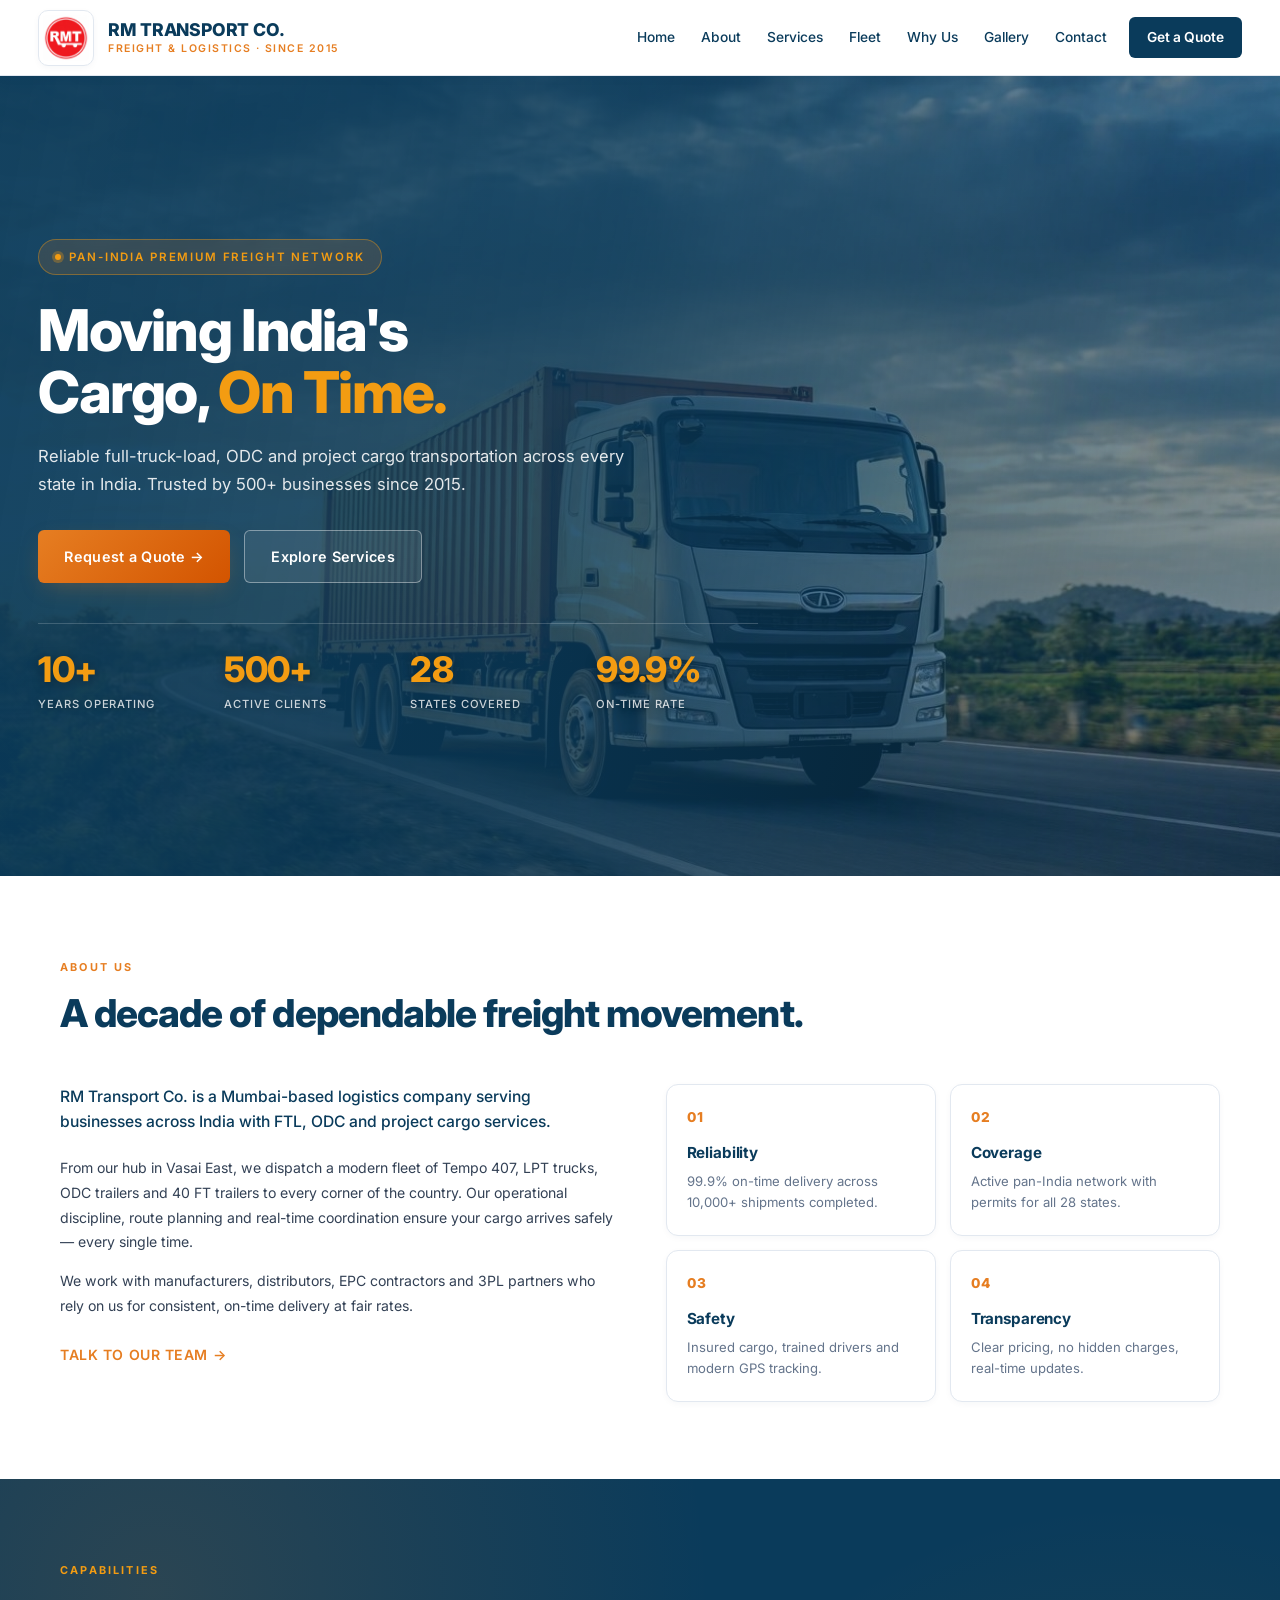
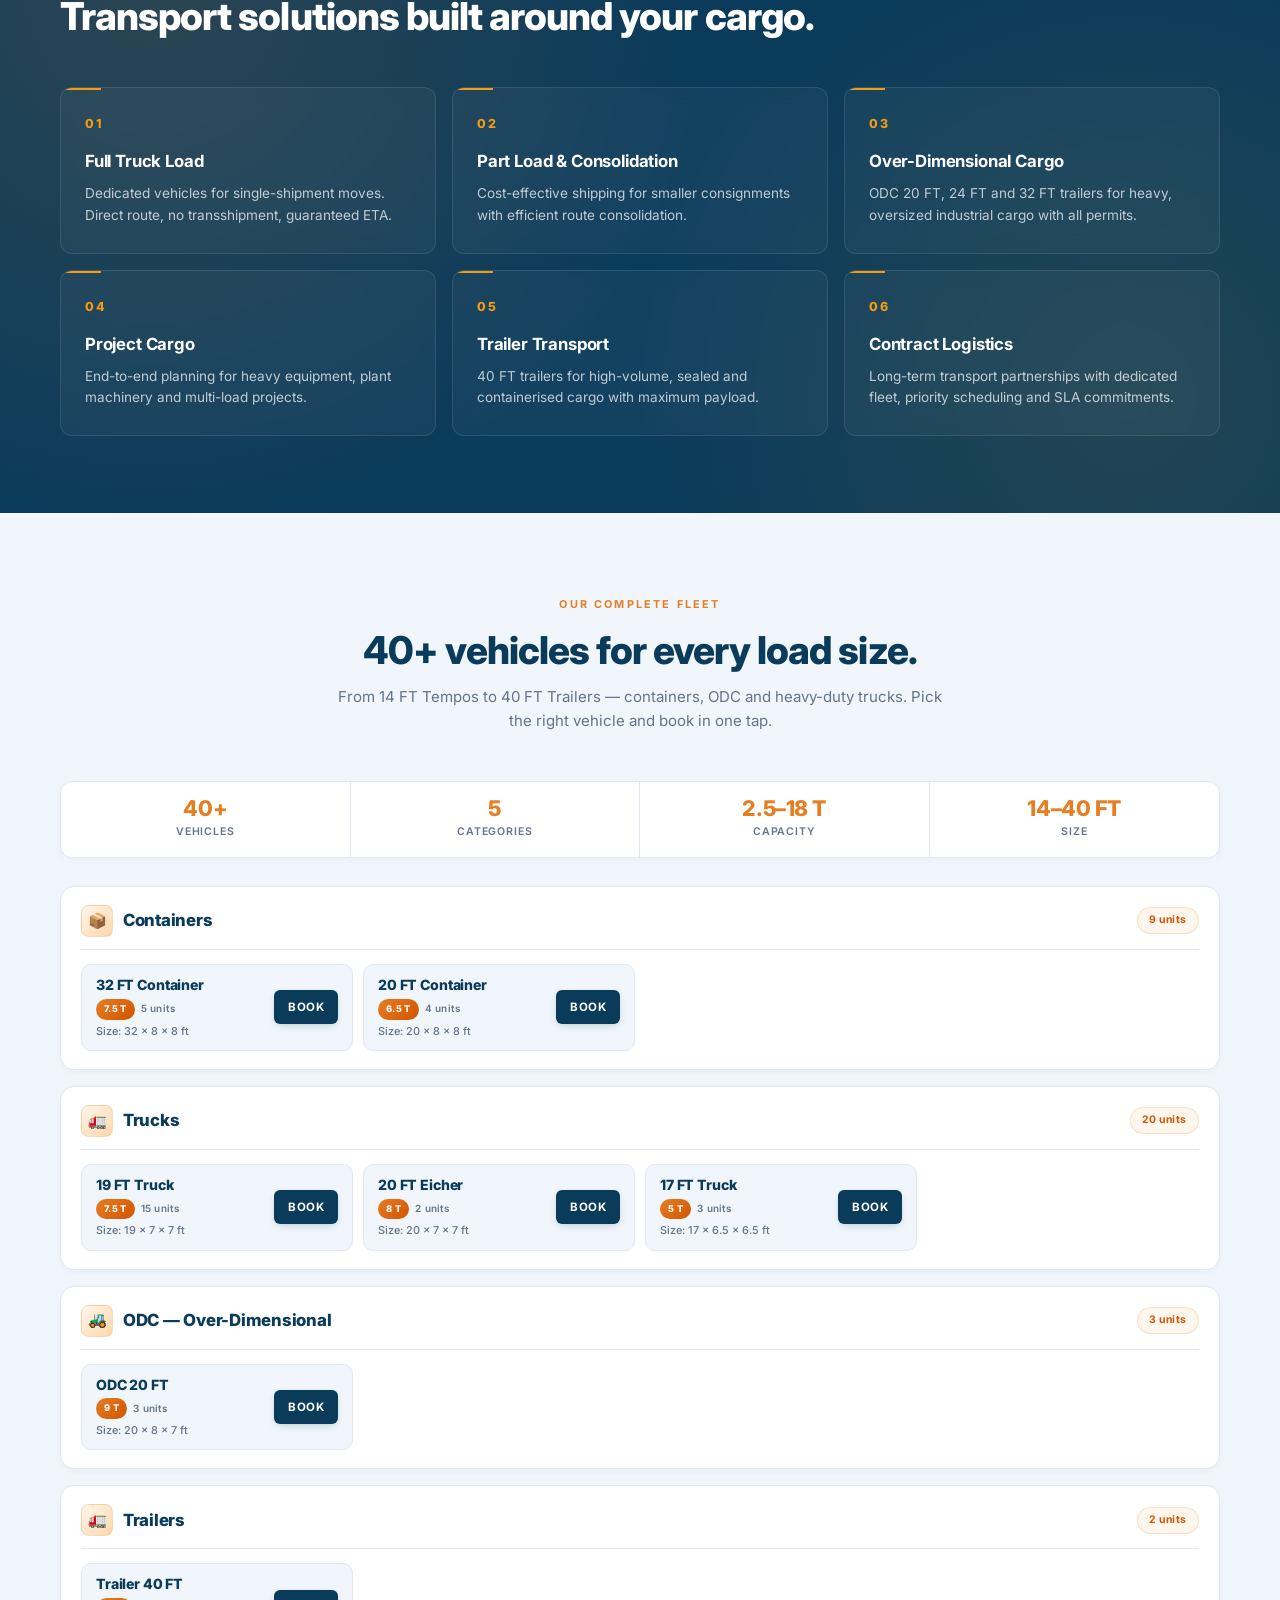
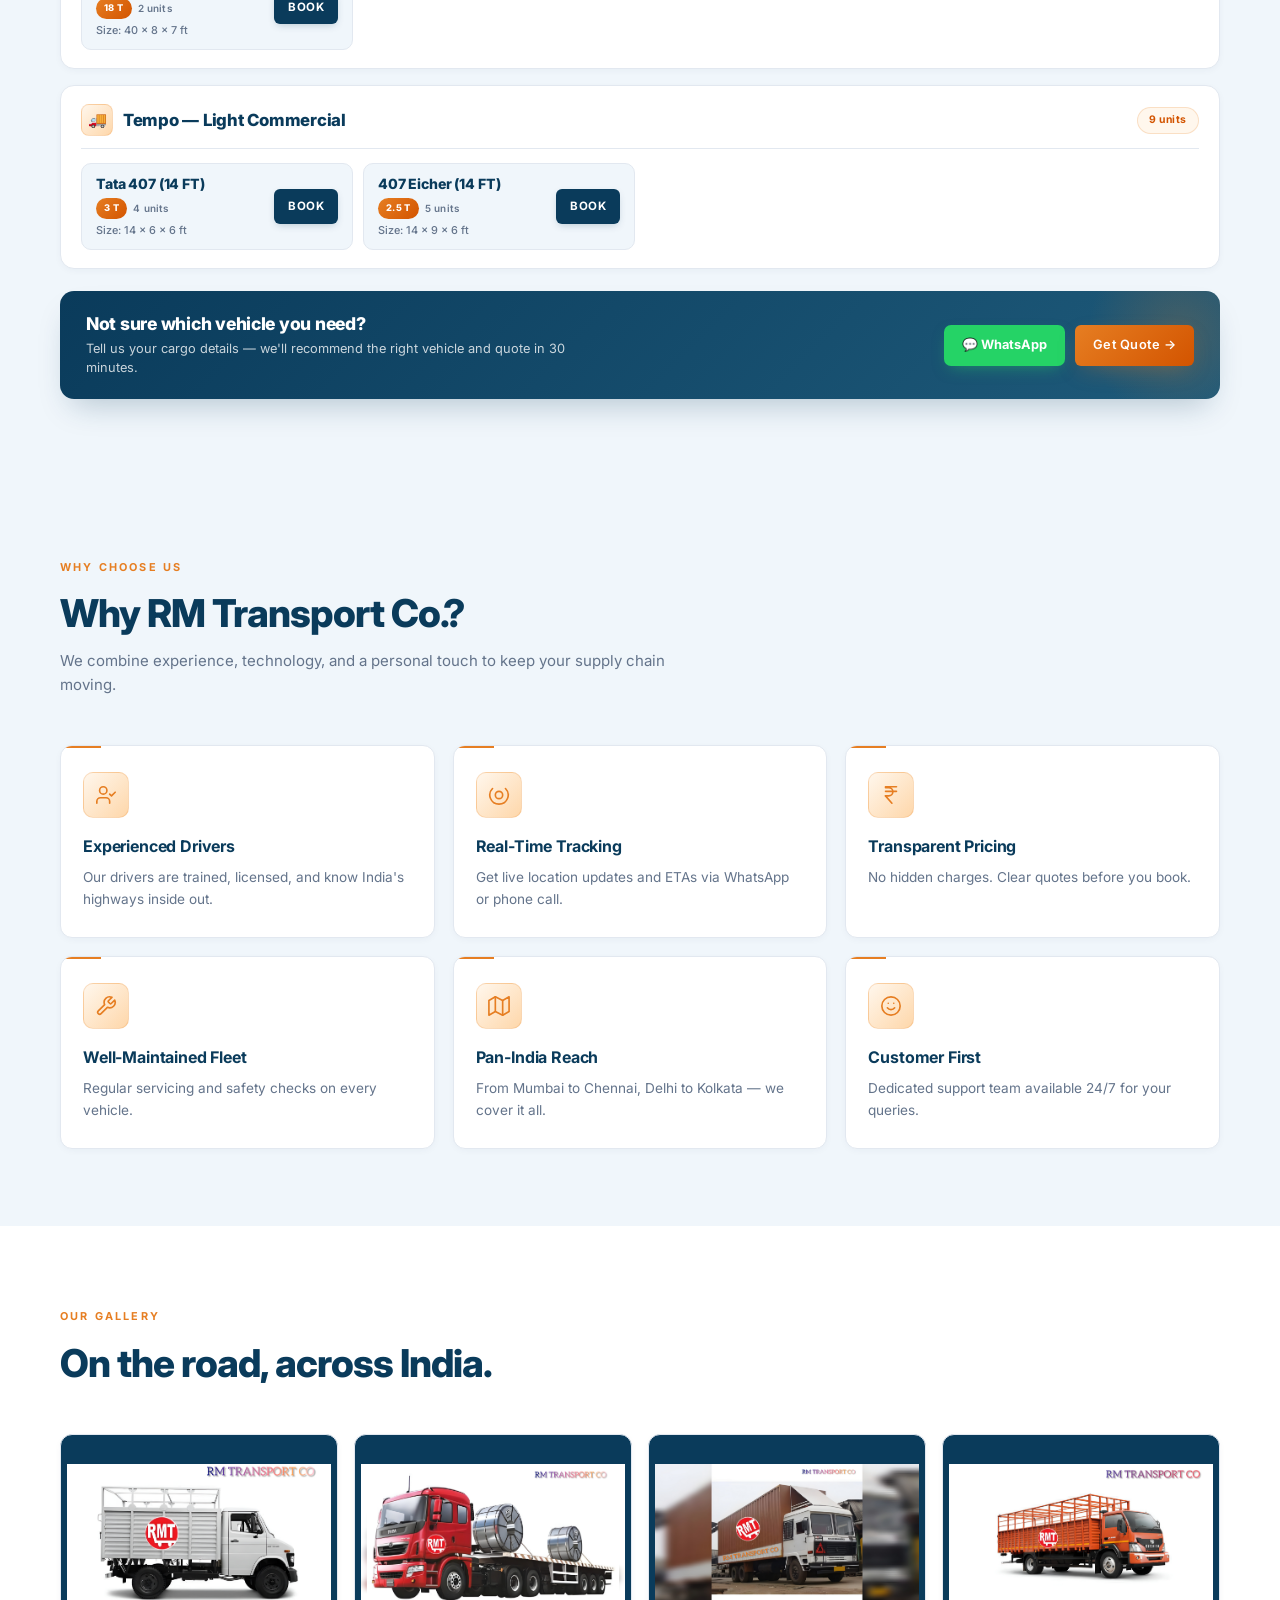
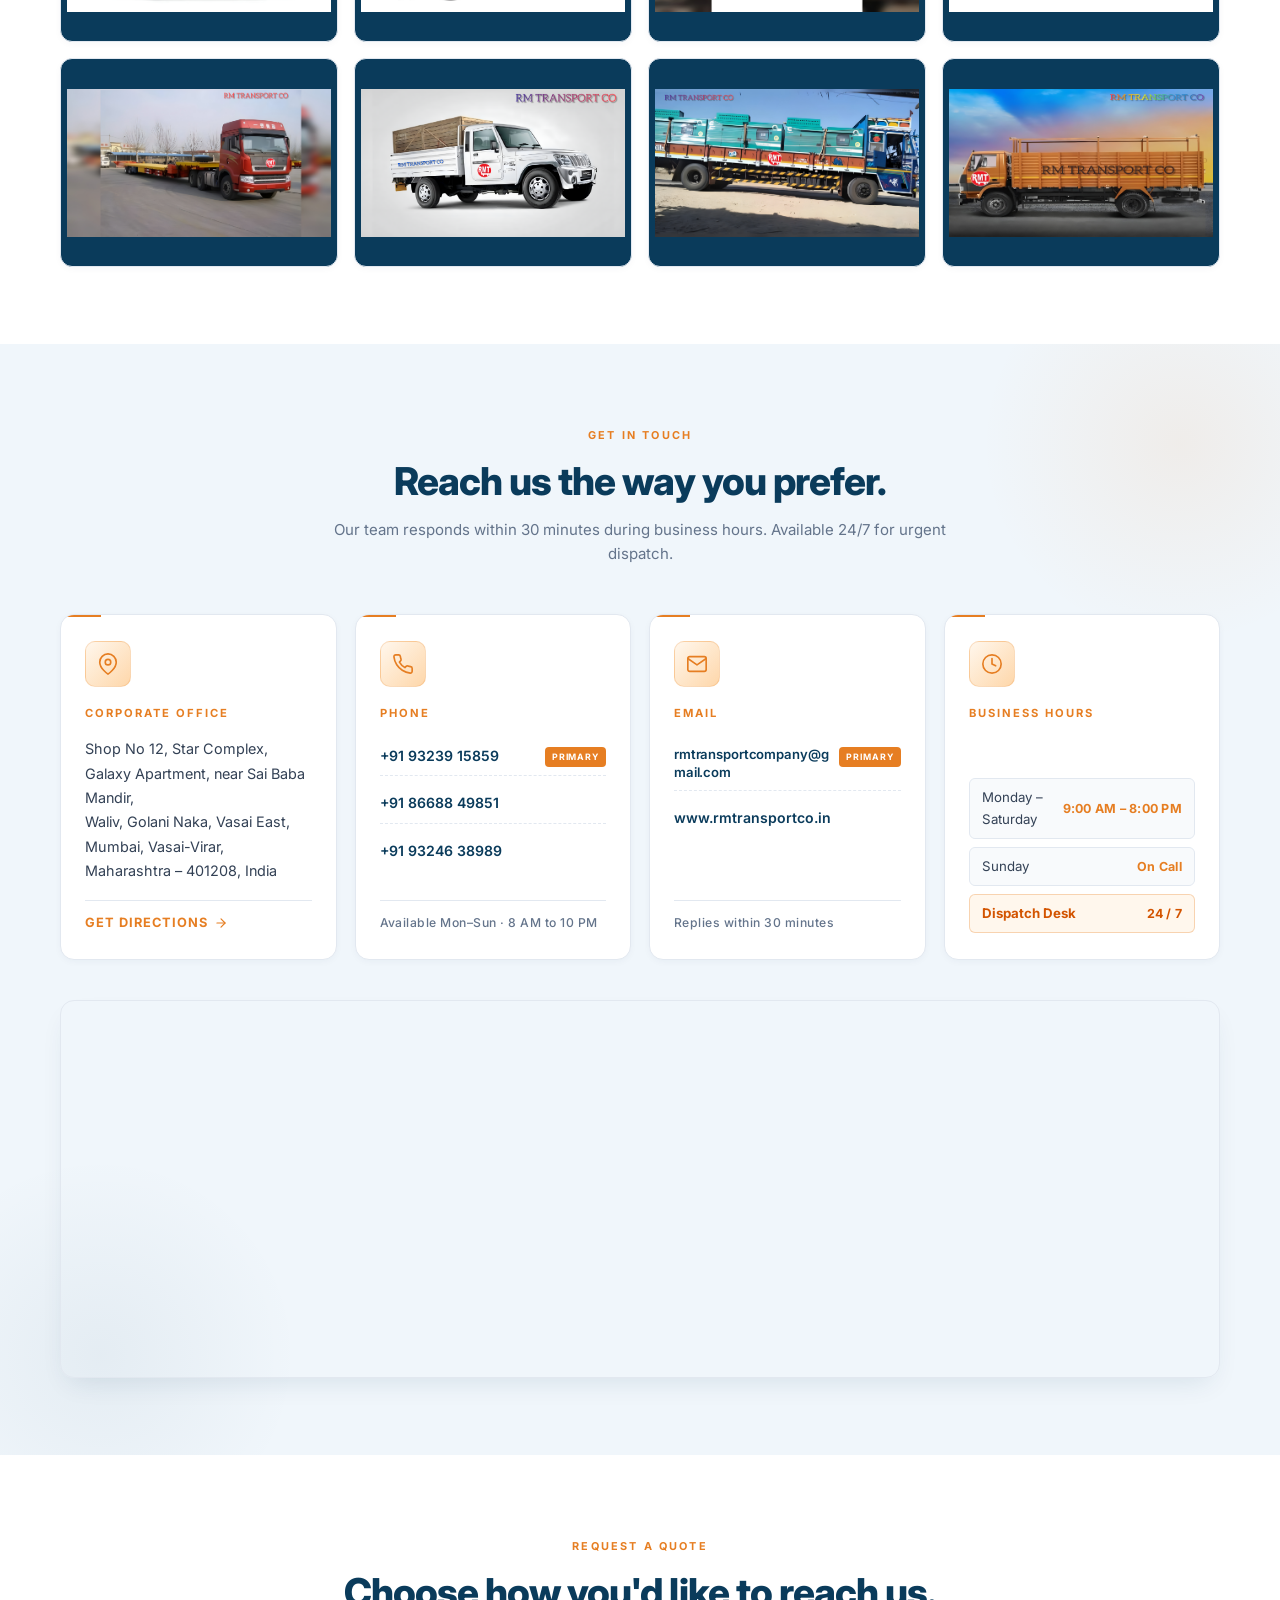
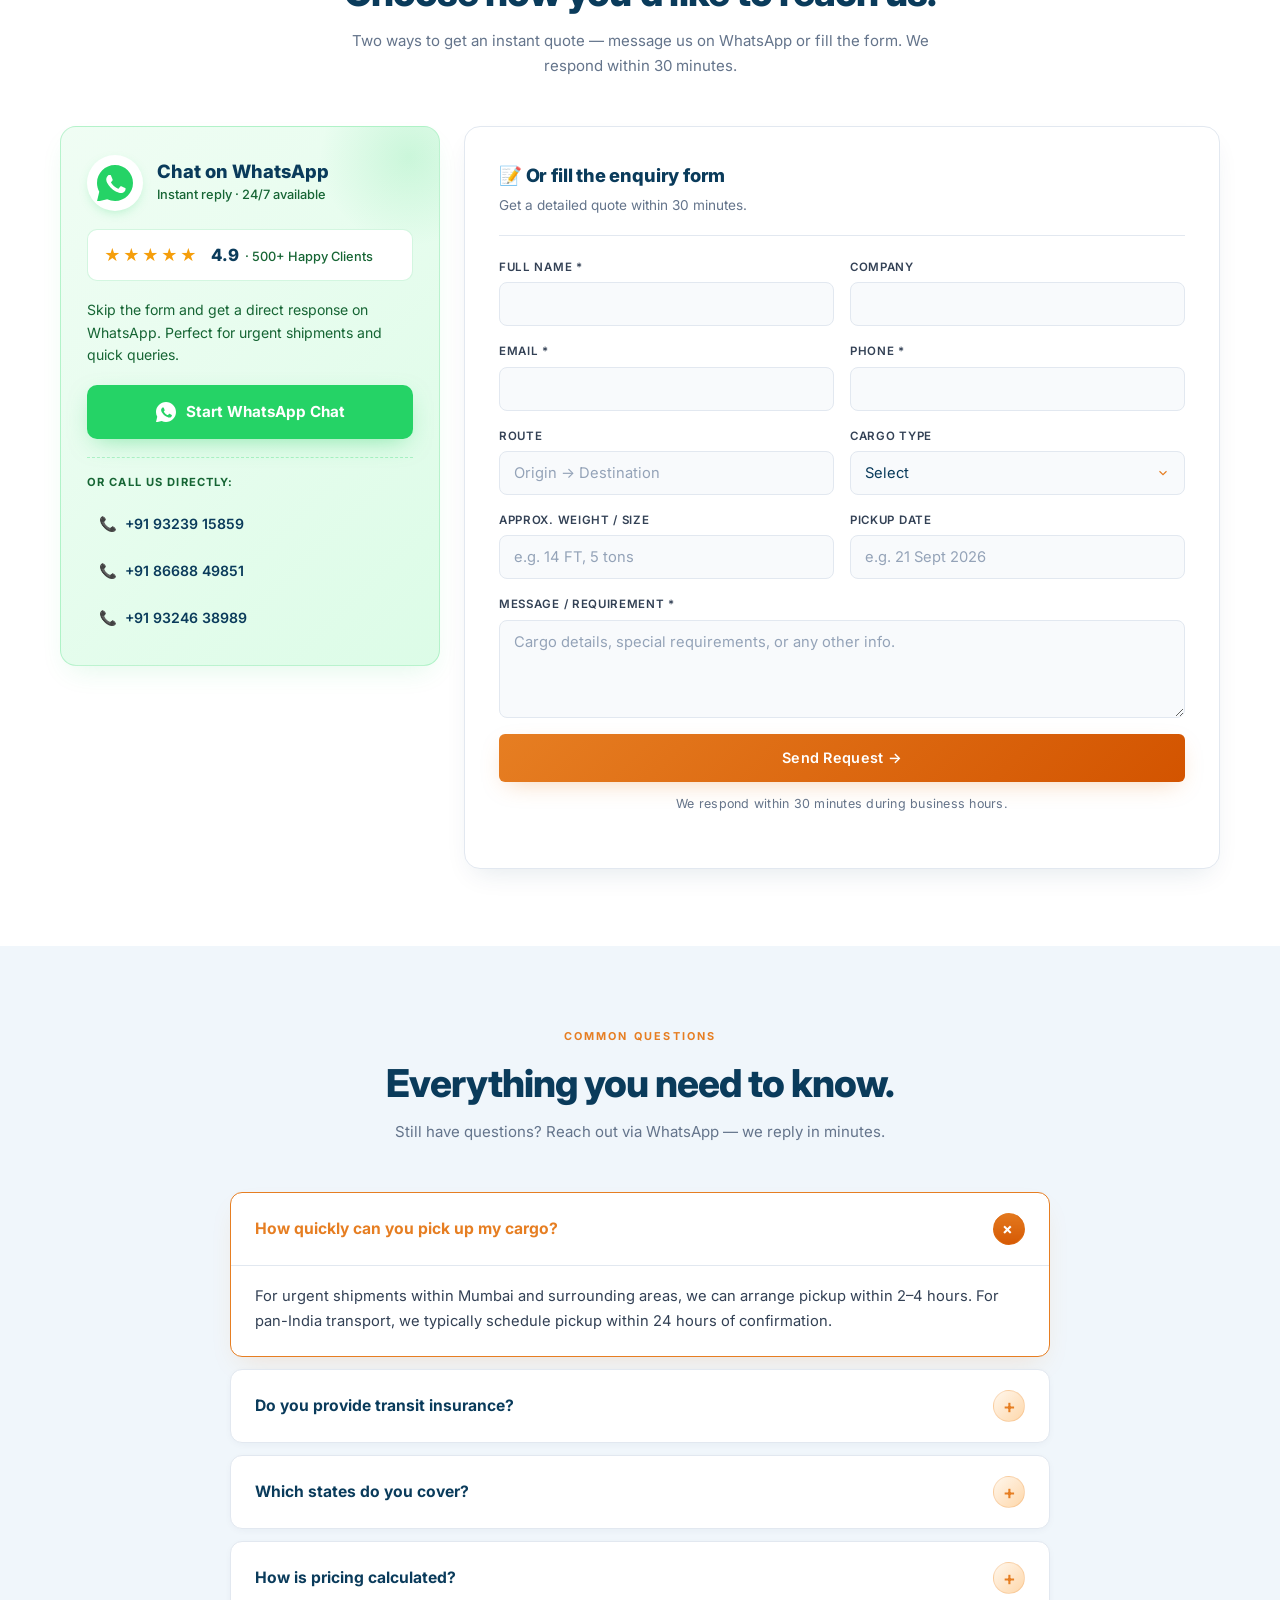
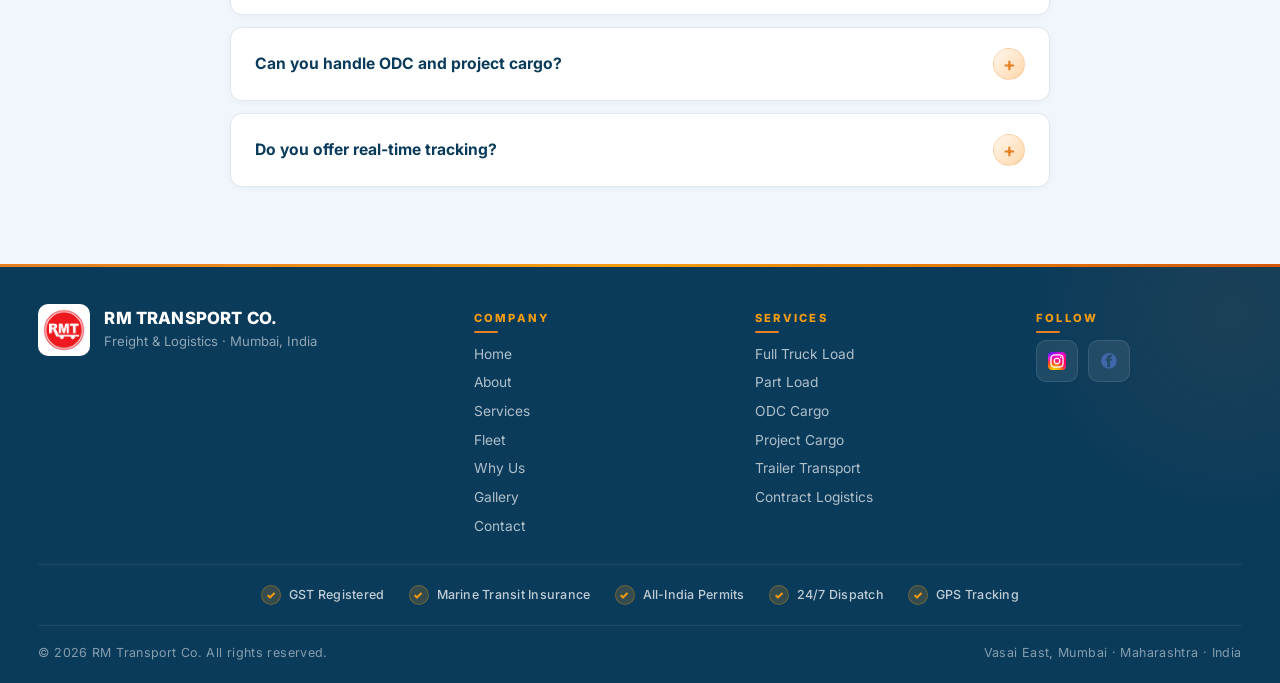
==== commit 3c150aca: "Add files via upload" ====
--- a/index.html
+++ b/index.html
@@ -1,2249 +1,949 @@
-<!DOCTYPE html>
-<html lang="en-IN">
-<head>
-  <meta charset="UTF-8">
-  <meta name="viewport" content="width=device-width, initial-scale=1.0">
-  <title>Well Speed Logistics India | Premium Freight Partner</title>
-  <meta name="description" content="Well Speed Logistics India — Mumbai's trusted premium freight partner. Trucks, containers, trailers & ODC transport across India.">
-  <meta name="theme-color" content="#FFFFFF">
-  <link rel="preconnect" href="https://fonts.googleapis.com">
-  <link rel="preconnect" href="https://fonts.gstatic.com" crossorigin>
-  <link href="https://fonts.googleapis.com/css2?family=Sora:wght@500;600;700;800&family=Inter:wght@400;500;600;700&display=swap" rel="stylesheet">
-  <style>
-    :root{
-      --blue:#0A2A4A;
-      --blue-2:#123E6B;
-      --blue-3:#1A5091;
-      --blue-light:#E8F0FA;
-      --orange:#F37321;
-      --orange-2:#FF8C42;
-      --orange-light:#FFF3E8;
-      --ivory:#FFFFFF;
-      --ivory-2:#F7FAFF;
-      --white:#FFFFFF;
-      --ink:#0F1E2E;
-      --muted:#5A6B7E;
-      --muted-light:#8A9AAC;
-      --border:rgba(10,42,74,0.10);
-      --border-light:rgba(255,255,255,0.18);
-      --shadow:0 20px 45px -18px rgba(10,42,74,0.15);
-      --shadow-sm:0 8px 22px -12px rgba(10,42,74,0.10);
-      --radius:14px;
-      --container:1200px;
-      --font-display:'Sora', 'Inter', sans-serif;
-      --font-body:'Inter', -apple-system, BlinkMacSystemFont, 'Segoe UI', sans-serif;
-    }
-
-    *,*::before,*::after{box-sizing:border-box;}
-    html{scroll-behavior:smooth;scroll-padding-top:80px;}
-
-    body{
-      margin:0;
-      font-family:var(--font-body);
-      font-size:1rem;
-      font-weight:400;
-      color:var(--ink);
-      background:var(--white);
-      line-height:1.65;
-      letter-spacing:-0.005em;
-      -webkit-font-smoothing:antialiased;
-      -moz-osx-font-smoothing:grayscale;
-    }
-
-    h1,h2,h3,h4{
-      font-family:var(--font-display);
-      font-weight:700;
-      letter-spacing:-0.025em;
-      line-height:1.15;
-      margin:0 0 .5em;
-      color:var(--blue);
-    }
-    p{margin:0 0 1em;}
-    a{color:inherit;text-decoration:none;}
-    ul{margin:0;padding:0;list-style:none;}
-    img{width:100%;height:auto;display:block;}
-    button{font-family:inherit;cursor:pointer;}
-    input,select,textarea{font-family:inherit;font-size:1rem;}
-
-    .container{
-      width:100%;
-      max-width:var(--container);
-      margin-inline:auto;
-      padding-inline:clamp(1.1rem,3vw,2.2rem);
-    }
-
-    /* TOP STRIP */
-    .top-strip{
-      background:var(--blue);
-      color:var(--ivory);
-      font-size:.8rem;
-      padding-block:.5rem;
-    }
-    .top-strip-inner{
-      display:flex;
-      justify-content:space-between;
-      align-items:center;
-      gap:1rem;
-      flex-wrap:wrap;
-    }
-    .top-strip a{
-      color:#B8D4F0;
-      font-weight:500;
-      transition:color .2s ease;
-    }
-    .top-strip a:hover{color:#fff;}
-    .top-strip .ts-item{
-      display:flex;align-items:center;gap:.4rem;
-    }
-    .top-strip svg{width:13px;height:13px;color:var(--orange);}
-
-    /* NAVBAR */
-    .navbar{
-      position:sticky;
-      top:0;
-      z-index:200;
-      background:rgba(255,255,255,0.98);
-      backdrop-filter:blur(12px);
-      -webkit-backdrop-filter:blur(12px);
-      border-bottom:1px solid var(--border);
-    }
-    .nav-inner{
-      display:flex;
-      align-items:center;
-      justify-content:space-between;
-      gap:1.5rem;
-      padding-block:.7rem;
-      min-height:68px;
-    }
-
-    .nav-brand{
-      display:flex;
-      align-items:center;
-      gap:.7rem;
-      min-width:0;
-    }
-    .nav-brand .logo-box{
-      width:44px;height:44px;
-      background:#fff;
-      border-radius:50%;
-      display:flex;align-items:center;justify-content:center;
-      overflow:hidden;
-      flex-shrink:0;
-      padding:5px;
-      box-shadow:0 0 0 2px var(--orange);
-    }
-    .nav-brand .logo-box img{
-      width:100%;
-      height:100%;
-      object-fit:contain;
-    }
-    .nav-brand .brand-nm{
-      font-family:var(--font-display);
-      font-size:.95rem;
-      font-weight:700;
-      color:var(--blue);
-      line-height:1.15;
-      letter-spacing:-0.02em;
-      white-space:nowrap;
-    }
-    .nav-brand .brand-nm span{
-      display:block;
-      font-family:var(--font-body);
-      font-size:.55rem;
-      letter-spacing:.16em;
-      text-transform:uppercase;
-      color:var(--orange);
-      font-weight:600;
-      margin-top:.1rem;
-    }
-
-    .nav-links{
-      display:none;
-      align-items:center;
-      gap:.2rem;
-    }
-    @media (min-width:1024px){
-      .nav-links{display:flex;}
-    }
-    .nav-links a{
-      color:var(--muted);
-      font-size:.88rem;
-      font-weight:500;
-      padding:.45rem .8rem;
-      border-radius:8px;
-      transition:all .2s ease;
-    }
-    .nav-links a:hover,
-    .nav-links a.active{
-      background:var(--orange-light);
-      color:var(--orange);
-    }
-
-    .nav-actions{
-      display:flex;
-      align-items:center;
-      gap:.6rem;
-    }
-    .nav-actions .nav-cta{display:none;}
-    @media (min-width:900px){
-      .nav-actions .nav-cta{display:inline-flex;}
-    }
-
-    .menu-btn{
-      display:flex;align-items:center;justify-content:center;
-      width:40px;height:40px;
-      border-radius:10px;
-      border:1px solid var(--border);
-      background:var(--ivory-2);
-      color:var(--blue);
-    }
-    .menu-btn svg{width:20px;height:20px;}
-    @media (min-width:1024px){
-      .menu-btn{display:none;}
-    }
-
-    .mobile-nav{
-      display:none;
-      flex-direction:column;
-      gap:.2rem;
-      padding:.6rem 0 1.2rem;
-      border-top:1px solid var(--border);
-    }
-    .mobile-nav.open{display:flex;}
-    .mobile-nav a{
-      color:var(--blue);
-      font-weight:500;
-      padding:.75rem .6rem;
-      border-radius:8px;
-      font-size:.92rem;
-    }
-    .mobile-nav a:hover{background:var(--ivory-2);}
-    .mobile-nav .btn{margin-top:.5rem;}
-
-    /* BUTTONS */
-    .btn{
-      display:inline-flex;align-items:center;justify-content:center;gap:.45rem;
-      min-height:44px;
-      padding:.7rem 1.4rem;
-      border-radius:8px;
-      font-family:var(--font-body);
-      font-weight:600;
-      font-size:.88rem;
-      letter-spacing:.005em;
-      border:2px solid transparent;
-      transition:all .22s ease;
-      white-space:nowrap;
-      cursor:pointer;
-    }
-    .btn svg{width:16px;height:16px;flex-shrink:0;}
-    .btn-orange{
-      background:var(--orange);
-      color:#fff;
-      box-shadow:0 8px 22px -8px rgba(243,115,33,0.5);
-    }
-    .btn-orange:hover{background:var(--orange-2);transform:translateY(-2px);box-shadow:0 12px 28px -8px rgba(243,115,33,0.7);}
-    .btn-blue{
-      background:var(--blue);
-      color:#fff;
-    }
-    .btn-blue:hover{background:var(--blue-2);transform:translateY(-2px);box-shadow:0 12px 28px -12px rgba(10,42,74,0.5);}
-    .btn-outline-blue{
-      background:transparent;
-      border-color:var(--blue);
-      color:var(--blue);
-    }
-    .btn-outline-blue:hover{background:var(--blue);color:#fff;}
-    .btn-outline-cream{
-      background:transparent;
-      border-color:rgba(255,255,255,0.35);
-      color:var(--ivory);
-    }
-    .btn-outline-cream:hover{background:rgba(255,255,255,0.10);border-color:var(--orange-2);}
-    .btn-wa{
-      background:#25D366;
-      color:#fff;
-    }
-    .btn-wa:hover{background:#1eb857;transform:translateY(-2px);}
-    .btn-email{
-      background:var(--blue);
-      color:#fff;
-    }
-    .btn-email:hover{background:var(--blue-2);transform:translateY(-2px);}
-    .btn-block{width:100%;}
-    .btn-sm{min-height:36px;padding:.4rem .95rem;font-size:.8rem;}
-
-    /* EYEBROW */
-    .eyebrow{
-      display:inline-flex;align-items:center;gap:.5rem;
-      font-size:.65rem;
-      font-weight:600;
-      letter-spacing:.22em;
-      text-transform:uppercase;
-      color:var(--orange);
-      margin-bottom:.8rem;
-    }
-    .eyebrow::before{
-      content:"";
-      width:22px;height:2px;
-      background:var(--orange);
-      border-radius:2px;
-    }
-    .eyebrow.center{justify-content:center;}
-    .eyebrow.center::after{
-      content:"";
-      width:22px;height:2px;
-      background:var(--orange);
-      border-radius:2px;
-    }
-
-    .section{padding-block:clamp(3rem,5.5vw,4.5rem);}
-    .section.ivory{background:var(--white);}
-    .section.ivory-2{background:var(--ivory-2);}
-    .section.blue{background:var(--blue);color:var(--ivory);}
-    .section.blue h2,
-    .section.blue h3{color:#fff;}
-    .section.blue p{color:rgba(255,255,255,0.78);}
-
-    .sec-head{max-width:680px;margin-bottom:clamp(1.8rem,4.5vw,2.6rem);}
-    .sec-head.center{margin-inline:auto;text-align:center;}
-    .sec-head h2{
-      font-size:clamp(1.7rem,4vw,2.5rem);
-      letter-spacing:-0.03em;
-      line-height:1.1;
-    }
-    .sec-head p{
-      color:var(--muted);
-      font-size:.98rem;
-      line-height:1.7;
-    }
-    .section.blue .sec-head p{color:rgba(255,255,255,0.78);}
-
-    /* HERO */
-    .hero{
-      background:var(--white);
-      position:relative;
-      overflow:hidden;
-      padding-block:clamp(2.5rem,5.5vw,4rem);
-    }
-    .hero::before{
-      content:"";
-      position:absolute;
-      top:-20%;right:-10%;
-      width:600px;height:600px;
-      background:radial-gradient(circle,rgba(243,115,33,0.06),transparent 70%);
-      pointer-events:none;
-    }
-    .hero::after{
-      content:"";
-      position:absolute;
-      bottom:-30%;left:-10%;
-      width:500px;height:500px;
-      background:radial-gradient(circle,rgba(10,42,74,0.04),transparent 70%);
-      pointer-events:none;
-    }
-    .hero-grid{
-      display:grid;
-      grid-template-columns:1fr;
-      gap:clamp(2rem,5vw,3.5rem);
-      align-items:center;
-      position:relative;
-    }
-    @media (min-width:960px){
-      .hero-grid{grid-template-columns:1.15fr 1fr;}
-    }
-
-    .hero-text .hero-h1{
-      font-family:var(--font-display);
-      font-size:clamp(1.9rem,4.8vw,3.2rem);
-      font-weight:700;
-      letter-spacing:-0.035em;
-      line-height:1.05;
-      color:var(--blue);
-      margin-bottom:.5em;
-    }
-    .hero-text .hero-h1 em{
-      font-style:normal;
-      color:var(--orange);
-      position:relative;
-      display:inline-block;
-    }
-    .hero-text .hero-h1 em::after{
-      content:"";
-      position:absolute;
-      bottom:.08em;left:0;right:0;
-      height:8px;
-      background:rgba(243,115,33,0.2);
-      border-radius:4px;
-      z-index:-1;
-    }
-    .hero-text .lead{
-      font-size:clamp(.98rem,1.7vw,1.08rem);
-      color:var(--muted);
-      line-height:1.7;
-      max-width:52ch;
-      margin-bottom:1.6rem;
-    }
-    .hero-text .lead strong{
-      color:var(--orange);
-      font-weight:600;
-    }
-
-    /* HERO SEARCH */
-    .hero-search{
-      background:#fff;
-      border-radius:12px;
-      padding:.9rem;
-      box-shadow:0 12px 35px -12px rgba(10,42,74,0.15);
-      border:1px solid var(--border);
-      margin-bottom:1.6rem;
-    }
-    .hero-search-grid{
-      display:grid;
-      grid-template-columns:1fr;
-      gap:.5rem;
-    }
-    @media (min-width:700px){
-      .hero-search-grid{grid-template-columns:1fr 1fr 1fr auto;}
-    }
-    .hero-search .hs-field{
-      display:flex;
-      flex-direction:column;
-      gap:.25rem;
-      background:var(--ivory-2);
-      border:1px solid var(--border);
-      border-radius:9px;
-      padding:.55rem .8rem;
-      transition:all .2s ease;
-    }
-    .hero-search .hs-field:focus-within{
-      border-color:var(--orange);
-      background:#fff;
-      box-shadow:0 0 0 3px rgba(243,115,33,0.12);
-    }
-    .hero-search .hs-field label{
-      font-size:.6rem;
-      font-weight:600;
-      letter-spacing:.1em;
-      text-transform:uppercase;
-      color:var(--muted);
-    }
-    .hero-search .hs-field input,
-    .hero-search .hs-field select{
-      border:none;
-      background:transparent;
-      padding:0;
-      font-size:.88rem;
-      font-weight:500;
-      color:var(--ink);
-      outline:none;
-      min-height:20px;
-      width:100%;
-    }
-    .hero-search .hs-field input::placeholder{color:var(--muted-light);font-weight:400;}
-
-    .hero-trust{
-      display:flex;
-      flex-wrap:wrap;
-      gap:1.2rem;
-      padding-top:1.4rem;
-      border-top:1px solid var(--border);
-    }
-    .hero-trust .trust-item{
-      display:flex;align-items:center;gap:.45rem;
-      font-size:.82rem;
-      color:var(--muted);
-      font-weight:500;
-    }
-    .hero-trust svg{
-      width:15px;height:15px;
-      color:var(--orange);
-      flex-shrink:0;
-    }
-
-    /* HERO VISUAL */
-    .hero-visual{
-      position:relative;
-      aspect-ratio:1/1.05;
-      border-radius:18px;
-      background:linear-gradient(150deg,var(--blue-3) 0%,var(--blue-2) 100%);
-      padding:clamp(2rem,4vw,3rem);
-      display:flex;
-      align-items:center;
-      justify-content:center;
-      box-shadow:var(--shadow);
-      overflow:hidden;
-    }
-    .hero-visual::before{
-      content:"";
-      position:absolute;
-      top:-30%;right:-30%;
-      width:80%;height:80%;
-      border-radius:50%;
-      background:radial-gradient(circle,rgba(243,115,33,0.18),transparent 70%);
-    }
-    .hero-visual::after{
-      content:"";
-      position:absolute;
-      inset:1.5rem;
-      border:1px solid rgba(243,115,33,0.3);
-      border-radius:14px;
-      pointer-events:none;
-    }
-    .hero-visual-inner{
-      position:relative;
-      width:65%;
-      max-width:220px;
-      aspect-ratio:1/1;
-      background:#fff;
-      border-radius:50%;
-      display:flex;
-      align-items:center;
-      justify-content:center;
-      padding:1.4rem;
-      box-shadow:0 0 0 3px var(--orange), 0 0 0 10px rgba(243,115,33,0.15), 0 24px 50px -20px rgba(0,0,0,0.4);
-      overflow:hidden;
-    }
-    .hero-visual-inner img{
-      width:100%;
-      height:100%;
-      object-fit:contain;
-    }
-    .hero-badge{
-      position:absolute;
-      bottom:1.5rem;left:1.5rem;
-      background:rgba(255,255,255,0.97);
-      backdrop-filter:blur(10px);
-      padding:.8rem 1rem;
-      border-radius:12px;
-      box-shadow:0 12px 30px -12px rgba(0,0,0,0.35);
-      border-left:3px solid var(--orange);
-    }
-    .hero-badge .hb-num{
-      font-family:var(--font-display);
-      font-size:1.4rem;
-      font-weight:700;
-      color:var(--blue);
-      line-height:1;
-      letter-spacing:-0.02em;
-    }
-    .hero-badge .hb-lbl{
-      font-size:.6rem;
-      letter-spacing:.12em;
-      text-transform:uppercase;
-      color:var(--muted);
-      font-weight:600;
-      margin-top:.25rem;
-    }
-
-    /* STATS */
-    .stats-bar{
-      background:var(--blue);
-      color:var(--ivory);
-      padding-block:2.2rem;
-      border-radius:var(--radius);
-      position:relative;
-      overflow:hidden;
-    }
-    .stats-bar::before{
-      content:"";
-      position:absolute;
-      top:-40%;right:-10%;
-      width:450px;height:450px;
-      border-radius:50%;
-      background:radial-gradient(circle,rgba(243,115,33,0.12),transparent 70%);
-      pointer-events:none;
-    }
-    .stats-grid{
-      display:grid;
-      grid-template-columns:repeat(2,1fr);
-      gap:1.4rem .8rem;
-      position:relative;
-    }
-    @media (min-width:760px){
-      .stats-grid{grid-template-columns:repeat(4,1fr);}
-    }
-    .stat{text-align:left;padding-left:1rem;border-left:2px solid var(--orange);}
-    @media (max-width:759px){
-      .stat{padding-left:0;border-left:none;padding-bottom:.6rem;border-bottom:1px solid var(--border-light);}
-      .stat:nth-child(3),.stat:nth-child(4){border-bottom:none;padding-bottom:0;}
-    }
-    .stat .num{
-      font-family:var(--font-display);
-      font-size:clamp(1.5rem,3.2vw,2rem);
-      font-weight:700;
-      color:#fff;
-      line-height:1;
-      letter-spacing:-0.03em;
-    }
-    .stat .lbl{
-      font-size:.65rem;
-      letter-spacing:.14em;
-      text-transform:uppercase;
-      color:rgba(255,255,255,0.6);
-      font-weight:500;
-      margin-top:.35rem;
-    }
-
-    /* WHY US */
-    .why-grid{
-      display:grid;
-      grid-template-columns:1fr;
-      gap:1.1rem;
-    }
-    @media (min-width:700px){.why-grid{grid-template-columns:repeat(2,1fr);}}
-    @media (min-width:1080px){.why-grid{grid-template-columns:repeat(4,1fr);}}
-    .why-card{
-      background:#fff;
-      border-radius:var(--radius);
-      padding:1.5rem;
-      border:1px solid var(--border);
-      transition:all .25s ease;
-    }
-    .why-card:hover{
-      transform:translateY(-4px);
-      box-shadow:var(--shadow-sm);
-      border-color:rgba(243,115,33,0.3);
-    }
-    .why-icon{
-      width:44px;height:44px;
-      border-radius:12px;
-      background:linear-gradient(135deg,var(--blue),var(--blue-2));
-      display:flex;align-items:center;justify-content:center;
-      color:var(--orange-2);
-      margin-bottom:.9rem;
-    }
-    .why-icon svg{width:20px;height:20px;}
-    .why-card h3{
-      font-family:var(--font-body);
-      font-size:.92rem;
-      font-weight:700;
-      color:var(--blue);
-      margin-bottom:.35rem;
-      letter-spacing:-0.01em;
-    }
-    .why-card p{
-      color:var(--muted);
-      font-size:.85rem;
-      line-height:1.6;
-      margin:0;
-    }
-
-    /* FLEET */
-    .fleet-grid{
-      display:grid;
-      grid-template-columns:1fr;
-      gap:1.1rem;
-    }
-    @media (min-width:700px){.fleet-grid{grid-template-columns:repeat(2,1fr);}}
-    @media (min-width:1080px){.fleet-grid{grid-template-columns:repeat(3,1fr);}}
-    .fleet-card{
-      background:#fff;
-      border-radius:var(--radius);
-      padding:1.5rem;
-      border:1px solid var(--border);
-      display:flex;flex-direction:column;
-      gap:.7rem;
-      transition:all .25s ease;
-      position:relative;
-      overflow:hidden;
-    }
-    .fleet-card::before{
-      content:"";
-      position:absolute;
-      top:0;left:0;
-      width:100%;height:3px;
-      background:linear-gradient(90deg,var(--orange),var(--blue));
-      opacity:0;
-      transition:opacity .25s ease;
-    }
-    .fleet-card:hover{
-      transform:translateY(-5px);
-      box-shadow:var(--shadow);
-      border-color:rgba(243,115,33,0.3);
-    }
-    .fleet-card:hover::before{opacity:1;}
-    .fleet-icon{
-      width:44px;height:44px;
-      border-radius:12px;
-      background:var(--blue-light);
-      display:flex;align-items:center;justify-content:center;
-      color:var(--blue);
-    }
-    .fleet-icon svg{width:22px;height:22px;}
-    .fleet-card .cap{
-      display:inline-block;
-      font-size:.6rem;
-      font-weight:600;
-      letter-spacing:.14em;
-      text-transform:uppercase;
-      color:var(--orange);
-      background:var(--orange-light);
-      padding:.25rem .7rem;
-      border-radius:999px;
-      width:fit-content;
-    }
-    .fleet-card h3{
-      font-family:var(--font-body);
-      font-size:1rem;
-      font-weight:700;
-      color:var(--blue);
-      margin-bottom:.1rem;
-    }
-    .fleet-card p{
-      color:var(--muted);
-      font-size:.87rem;
-      line-height:1.6;
-      margin:0 0 .3rem;
-      flex-grow:1;
-    }
-
-    /* SERVICES */
-    .svc-grid{
-      display:grid;
-      grid-template-columns:1fr;
-      gap:1.1rem;
-    }
-    @media (min-width:700px){.svc-grid{grid-template-columns:repeat(2,1fr);}}
-    @media (min-width:1080px){.svc-grid{grid-template-columns:repeat(3,1fr);}}
-    .svc-card{
-      background:#fff;
-      border-radius:var(--radius);
-      padding:1.5rem;
-      border:1px solid var(--border);
-      transition:all .25s ease;
-      position:relative;
-    }
-    .svc-card:hover{
-      transform:translateY(-4px);
-      box-shadow:var(--shadow-sm);
-      border-color:rgba(243,115,33,0.2);
-    }
-    .svc-num{
-      font-family:var(--font-display);
-      font-size:1.3rem;
-      font-weight:700;
-      color:var(--orange);
-      line-height:1;
-      margin-bottom:.7rem;
-      letter-spacing:-0.02em;
-    }
-    .svc-card h3{
-      font-family:var(--font-body);
-      font-size:.95rem;
-      font-weight:700;
-      color:var(--blue);
-      margin-bottom:.35rem;
-    }
-    .svc-card p{
-      color:var(--muted);
-      font-size:.87rem;
-      line-height:1.6;
-      margin:0;
-    }
-
-    /* ROUTES */
-    .routes-grid{
-      display:grid;
-      grid-template-columns:1fr;
-      gap:.9rem;
-    }
-    @media (min-width:640px){.routes-grid{grid-template-columns:repeat(2,1fr);}}
-    @media (min-width:1024px){.routes-grid{grid-template-columns:repeat(3,1fr);}}
-    .route-card{
-      display:flex;
-      align-items:center;
-      justify-content:space-between;
-      gap:.9rem;
-      background:rgba(255,255,255,0.08);
-      border:1px solid var(--border-light);
-      border-radius:12px;
-      padding:.9rem 1.1rem;
-      transition:all .25s ease;
-    }
-    .route-card:hover{
-      background:rgba(243,115,33,0.15);
-      border-color:var(--orange);
-      transform:translateX(4px);
-    }
-    .route-card .route-cities{
-      display:flex;
-      align-items:center;
-      gap:.5rem;
-      font-weight:600;
-      color:#fff;
-      font-size:.9rem;
-      flex:1;
-      min-width:0;
-    }
-    .route-card .route-cities .arrow{
-      color:var(--orange-2);
-      font-size:1rem;
-    }
-    .route-card .route-cta{
-      display:inline-flex;align-items:center;gap:.3rem;
-      font-size:.7rem;
-      font-weight:600;
-      color:var(--orange-2);
-      letter-spacing:.05em;
-      text-transform:uppercase;
-      white-space:nowrap;
-    }
-    .route-card .route-cta svg{width:12px;height:12px;}
-
-    /* STEPS */
-    .steps-grid{
-      display:grid;
-      grid-template-columns:1fr;
-      gap:1.2rem;
-    }
-    @media (min-width:700px){.steps-grid{grid-template-columns:repeat(2,1fr);}}
-    @media (min-width:1080px){.steps-grid{grid-template-columns:repeat(4,1fr);}}
-    .step-card{
-      background:#fff;
-      border-radius:var(--radius);
-      padding:1.5rem 1.3rem;
-      border:1px solid var(--border);
-      position:relative;
-    }
-    .step-card .sn{
-      font-family:var(--font-display);
-      font-size:1.2rem;
-      font-weight:700;
-      color:var(--orange);
-      line-height:1;
-      letter-spacing:-0.02em;
-      margin-bottom:.9rem;
-      display:flex;
-      align-items:center;
-      gap:.45rem;
-    }
-    .step-card .sn::after{
-      content:"";
-      width:22px;height:2px;
-      background:var(--orange);
-      border-radius:2px;
-    }
-    .step-card h3{
-      font-family:var(--font-body);
-      font-size:.92rem;
-      font-weight:700;
-      margin-bottom:.35rem;
-      color:var(--blue);
-    }
-    .step-card p{
-      color:var(--muted);
-      font-size:.85rem;
-      margin:0;
-      line-height:1.6;
-    }
-
-    /* TESTIMONIALS */
-    .testi-grid{
-      display:grid;
-      grid-template-columns:1fr;
-      gap:1.1rem;
-    }
-    @media (min-width:700px){.testi-grid{grid-template-columns:repeat(2,1fr);}}
-    @media (min-width:1080px){.testi-grid{grid-template-columns:repeat(3,1fr);}}
-    .testi{
-      background:rgba(255,255,255,0.08);
-      border:1px solid var(--border-light);
-      border-radius:var(--radius);
-      padding:1.4rem;
-      display:flex;flex-direction:column;
-      position:relative;
-    }
-    .testi .stars{
-      display:flex;gap:.1rem;
-      color:var(--orange-2);
-      margin-bottom:.7rem;
-    }
-    .testi .stars svg{width:14px;height:14px;}
-    .testi .quote{
-      color:var(--ivory);
-      font-size:.88rem;
-      line-height:1.65;
-      margin-bottom:1rem;
-      flex-grow:1;
-    }
-    .testi .who{
-      display:flex;align-items:center;gap:.7rem;
-      padding-top:.9rem;
-      border-top:1px solid var(--border-light);
-    }
-    .testi .who .av{
-      width:36px;height:36px;border-radius:50%;
-      background:var(--orange);
-      color:#fff;
-      display:flex;align-items:center;justify-content:center;
-      font-family:var(--font-display);
-      font-weight:700;
-      font-size:.9rem;
-      flex-shrink:0;
-    }
-    .testi .who .nm{font-weight:600;color:#fff;font-size:.88rem;}
-    .testi .who .rl{font-size:.72rem;color:var(--muted-light);}
-
-    /* ABOUT */
-    .about-grid{
-      display:grid;
-      grid-template-columns:1fr;
-      gap:clamp(2rem,5vw,3rem);
-      align-items:center;
-    }
-    @media (min-width:960px){.about-grid{grid-template-columns:1fr 1.15fr;}}
-    .about-visual{
-      position:relative;
-      border-radius:var(--radius);
-      background:linear-gradient(135deg,var(--blue),var(--blue-3));
-      padding:clamp(2rem,5vw,3rem);
-      aspect-ratio:1/1;
-      display:flex;
-      align-items:center;
-      justify-content:center;
-      box-shadow:var(--shadow);
-      overflow:hidden;
-    }
-    .about-visual::before{
-      content:"";
-      position:absolute;
-      bottom:-25%;left:-25%;
-      width:70%;height:70%;
-      border-radius:50%;
-      background:radial-gradient(circle,rgba(243,115,33,0.18),transparent 70%);
-    }
-    .about-visual-inner{
-      position:relative;
-      width:65%;
-      max-width:210px;
-      aspect-ratio:1/1;
-      background:#fff;
-      border-radius:50%;
-      display:flex;
-      align-items:center;
-      justify-content:center;
-      padding:1.3rem;
-      box-shadow:0 0 0 3px var(--orange), 0 0 0 10px rgba(243,115,33,0.12);
-      overflow:hidden;
-    }
-    .about-visual-inner img{
-      width:100%;
-      height:100%;
-      object-fit:contain;
-    }
-    .about-points{display:flex;flex-direction:column;gap:.8rem;margin-top:1.4rem;}
-    .ap{
-      display:flex;gap:.9rem;
-      align-items:flex-start;
-      padding:.9rem 1rem;
-      background:#fff;
-      border-radius:12px;
-      border:1px solid var(--border);
-    }
-    .ap .ap-ic{
-      width:34px;height:34px;flex-shrink:0;
-      background:var(--blue-light);
-      border-radius:9px;
-      display:flex;align-items:center;justify-content:center;
-      color:var(--orange);
-    }
-    .ap .ap-ic svg{width:17px;height:17px;}
-    .ap strong{display:block;font-size:.88rem;color:var(--blue);margin-bottom:.1rem;font-weight:700;}
-    .ap span{font-size:.82rem;color:var(--muted);line-height:1.55;}
-
-    /* FAQ */
-    .faq-wrap{max-width:780px;margin-inline:auto;}
-    .faq-item{
-      border-bottom:1px solid var(--border);
-      padding:1.1rem 0;
-    }
-    .faq-item summary{
-      display:flex;justify-content:space-between;align-items:center;gap:1rem;
-      cursor:pointer;
-      font-family:var(--font-body);
-      font-weight:600;
-      font-size:.94rem;
-      color:var(--blue);
-      list-style:none;
-      padding:.35rem 0;
-    }
-    .faq-item summary::-webkit-details-marker{display:none;}
-    .faq-item summary::after{
-      content:"+";
-      font-family:var(--font-display);
-      font-size:1.4rem;
-      color:var(--orange);
-      line-height:1;
-      transition:transform .2s ease;
-      flex-shrink:0;
-    }
-    .faq-item[open] summary::after{transform:rotate(45deg);}
-    .faq-item p{
-      color:var(--muted);
-      font-size:.88rem;
-      line-height:1.7;
-      margin:.55rem 0 .2rem;
-    }
-
-    /* BOOKING */
-    .book-grid{
-      display:grid;
-      grid-template-columns:1fr;
-      gap:clamp(2rem,5vw,3rem);
-      align-items:start;
-    }
-    @media (min-width:1000px){.book-grid{grid-template-columns:.9fr 1.1fr;}}
-
-    .contact-cards{display:flex;flex-direction:column;gap:.8rem;margin-top:1.4rem;}
-    .contact-cd{
-      display:flex;align-items:center;gap:.85rem;
-      padding:.9rem 1rem;
-      background:#fff;
-      border:1px solid var(--border);
-      border-radius:12px;
-    }
-    .contact-cd .cci{
-      width:38px;height:38px;flex-shrink:0;
-      background:linear-gradient(135deg,var(--blue),var(--blue-2));
-      border-radius:10px;
-      display:flex;align-items:center;justify-content:center;
-      color:var(--orange-2);
-    }
-    .contact-cd .cci svg{width:17px;height:17px;}
-    .contact-cd a{font-weight:600;color:var(--blue);font-size:.88rem;}
-    .contact-cd span.d{display:block;font-size:.72rem;color:var(--muted);margin-top:.1rem;}
-
-    .book-form{
-      background:#fff;
-      border:1px solid var(--border);
-      border-radius:var(--radius);
-      padding:clamp(1.3rem,3.5vw,2rem);
-      box-shadow:var(--shadow-sm);
-    }
-    .fg{display:grid;grid-template-columns:1fr;gap:.9rem;}
-    @media (min-width:600px){
-      .fg{grid-template-columns:1fr 1fr;}
-      .fg .full{grid-column:1/-1;}
-    }
-    .field label{
-      display:block;
-      font-size:.75rem;
-      font-weight:600;
-      color:var(--blue);
-      margin-bottom:.35rem;
-      letter-spacing:.02em;
-    }
-    .field input,
-    .field select,
-    .field textarea{
-      width:100%;
-      min-height:44px;
-      border:1.5px solid var(--border);
-      border-radius:10px;
-      padding:.6rem .85rem;
-      background:var(--ivory-2);
-      color:var(--ink);
-      transition:all .2s ease;
-    }
-    .field textarea{min-height:80px;resize:vertical;}
-    .field input:focus,
-    .field select:focus,
-    .field textarea:focus{
-      outline:none;
-      border-color:var(--orange);
-      background:#fff;
-      box-shadow:0 0 0 3px rgba(243,115,33,0.12);
-    }
-    .form-note{font-size:.75rem;color:var(--muted);margin-top:.8rem;line-height:1.55;}
-
-    .send-options{
-      display:grid;
-      grid-template-columns:1fr;
-      gap:.55rem;
-      margin-top:1.1rem;
-    }
-    @media (min-width:500px){
-      .send-options{grid-template-columns:1fr 1fr;}
-    }
-    .send-options .btn{
-      min-height:48px;
-      font-size:.88rem;
-    }
-
-    .send-options-label{
-      font-size:.72rem;
-      font-weight:600;
-      color:var(--muted);
-      letter-spacing:.14em;
-      text-transform:uppercase;
-      margin:1.3rem 0 .55rem;
-      text-align:center;
-      position:relative;
-    }
-    .send-options-label::before,
-    .send-options-label::after{
-      content:"";
-      position:absolute;
-      top:50%;
-      width:25%;
-      height:1px;
-      background:var(--border);
-    }
-    .send-options-label::before{left:0;}
-    .send-options-label::after{right:0;}
-
-    /* CTA BAND */
-    .cta-band{
-      background:linear-gradient(135deg,var(--blue),var(--blue-2));
-      color:#fff;
-      border-radius:var(--radius);
-      padding:clamp(2rem,5vw,3rem);
-      text-align:center;
-      position:relative;
-      overflow:hidden;
-    }
-    .cta-band::before{
-      content:"";
-      position:absolute;
-      top:-50%;right:-20%;
-      width:500px;height:500px;
-      background:radial-gradient(circle,rgba(243,115,33,0.15),transparent 70%);
-      pointer-events:none;
-    }
-    .cta-band h2{
-      font-family:var(--font-display);
-      color:#fff;
-      font-size:clamp(1.5rem,3.5vw,2.2rem);
-      letter-spacing:-0.03em;
-      line-height:1.15;
-      position:relative;
-      margin-bottom:.4rem;
-      font-weight:700;
-    }
-    .cta-band p{
-      color:rgba(255,255,255,0.8);
-      max-width:52ch;
-      margin:0 auto 1.6rem;
-      position:relative;
-    }
-    .cta-band .ctas{
-      display:flex;flex-wrap:wrap;gap:.6rem;justify-content:center;
-      position:relative;
-    }
-
-    /* FOOTER */
-    footer{
-      background:var(--blue);
-      color:rgba(255,255,255,0.72);
-      padding-block:clamp(2.8rem,5.5vw,3.8rem) 1.4rem;
-      margin-top:clamp(3rem,5.5vw,4.5rem);
-    }
-    .foot-grid{
-      display:grid;
-      grid-template-columns:1fr;
-      gap:2rem;
-    }
-    @media (min-width:640px){.foot-grid{grid-template-columns:1.4fr 1fr 1fr;}}
-    @media (min-width:1024px){.foot-grid{grid-template-columns:1.6fr 1fr 1fr 1.2fr;}}
-    .foot-brand .fb-top{
-      display:flex;align-items:center;gap:.8rem;
-      margin-bottom:.9rem;
-    }
-    .foot-brand .fb-top .logo-box{
-      width:46px;height:46px;
-      background:#fff;
-      border-radius:50%;
-      display:flex;align-items:center;justify-content:center;
-      overflow:hidden;
-      padding:5px;
-      box-shadow:0 0 0 2px var(--orange);
-      flex-shrink:0;
-    }
-    .foot-brand .fb-top .logo-box img{
-      width:100%;height:100%;object-fit:contain;
-    }
-    .foot-brand .fb-top .fb-nm{
-      font-family:var(--font-display);
-      color:#fff;
-      font-size:.95rem;
-      font-weight:700;
-      letter-spacing:-0.02em;
-    }
-    .foot-brand p{font-size:.85rem;max-width:42ch;line-height:1.65;}
-    .foot-col h4{
-      color:#fff;
-      font-size:.75rem;
-      letter-spacing:.14em;
-      text-transform:uppercase;
-      margin-bottom:.9rem;
-      font-weight:700;
-    }
-    .foot-col ul{display:flex;flex-direction:column;gap:.55rem;}
-    .foot-col a{font-size:.85rem;transition:color .2s ease;}
-    .foot-col a:hover{color:var(--orange-2);}
-    .foot-col address{
-      font-style:normal;
-      font-size:.85rem;
-      line-height:1.75;
-    }
-    .foot-col address a{display:inline-block;margin-bottom:.1rem;}
-
-    .foot-bottom{
-      border-top:1px solid var(--border-light);
-      margin-top:2.2rem;
-      padding-top:1.3rem;
-      display:flex;
-      flex-wrap:wrap;
-      justify-content:space-between;
-      gap:.7rem;
-      font-size:.72rem;
-    }
-
-    /* FLOATING WA */
-    .wa-float{
-      position:fixed;
-      right:clamp(1rem,3vw,1.4rem);
-      bottom:clamp(1rem,3vw,1.4rem);
-      width:52px;height:52px;
-      border-radius:50%;
-      background:#25D366;
-      color:#fff;
-      display:flex;align-items:center;justify-content:center;
-      box-shadow:0 14px 30px -8px rgba(37,211,102,0.6);
-      z-index:150;
-      transition:transform .2s ease;
-    }
-    .wa-float:hover{transform:scale(1.08);}
-    .wa-float svg{width:24px;height:24px;}
-
-    .visually-hidden{
-      position:absolute;width:1px;height:1px;
-      padding:0;margin:-1px;overflow:hidden;
-      clip:rect(0,0,0,0);white-space:nowrap;border:0;
-    }
-
-    a:focus-visible,button:focus-visible,input:focus-visible,select:focus-visible,textarea:focus-visible,summary:focus-visible{
-      outline:2.5px solid var(--orange);
-      outline-offset:2px;
-      border-radius:4px;
-    }
-
-    .reveal{opacity:1;}
-    @supports (animation-timeline: view()){
-      .reveal{
-        animation: reveal-in linear both;
-        animation-timeline: view();
-        animation-range: entry 0% cover 28%;
-      }
-    }
-    @keyframes reveal-in{
-      from{opacity:0;transform:translateY(20px);}
-      to{opacity:1;transform:none;}
-    }
-    @media (prefers-reduced-motion: reduce){
-      .reveal{animation:none !important;opacity:1 !important;transform:none !important;}
-      html{scroll-behavior:auto;}
-    }
-  </style>
-</head>
-<body>
-
-<a class="visually-hidden" href="#main">Skip to main content</a>
-
-<!-- TOP STRIP -->
-<div class="top-strip">
-  <div class="container">
-    <div class="top-strip-inner">
-      <div class="ts-item">
-        <svg viewBox="0 0 24 24" fill="none" stroke="currentColor" stroke-width="2" stroke-linecap="round" stroke-linejoin="round"><path d="M22 16.9v3a2 2 0 0 1-2.2 2 19.8 19.8 0 0 1-8.6-3.1 19.5 19.5 0 0 1-6-6A19.8 19.8 0 0 1 2.1 4.2 2 2 0 0 1 4 2h3a2 2 0 0 1 2 1.7c.1.9.3 1.8.6 2.7a2 2 0 0 1-.4 2.1L8 9.9a16 16 0 0 0 6 6l1.4-1.4a2 2 0 0 1 2.1-.4c.9.3 1.8.5 2.7.6A2 2 0 0 1 22 16.9Z"/></svg>
-        <a href="tel:+917348207896">+91 73482 07896</a>
-      </div>
-      <div class="ts-item">
-        <svg viewBox="0 0 24 24" fill="none" stroke="currentColor" stroke-width="2" stroke-linecap="round" stroke-linejoin="round"><rect x="2" y="4" width="20" height="16" rx="2"/><path d="m22 6-10 7L2 6"/></svg>
-        <a href="mailto:wellspeedlogisticsindia@gmail.com">wellspeedlogisticsindia@gmail.com</a>
-      </div>
-      <div class="ts-item">
-        <svg viewBox="0 0 24 24" fill="none" stroke="currentColor" stroke-width="2" stroke-linecap="round" stroke-linejoin="round"><path d="M20 10c0 6-8 12-8 12s-8-6-8-12a8 8 0 0 1 16 0Z"/><circle cx="12" cy="10" r="3"/></svg>
-        <span>Nallasopara West, Mumbai</span>
-      </div>
-    </div>
-  </div>
-</div>
-
-<!-- NAVBAR -->
-<header class="navbar" id="navbar">
-  <div class="container">
-    <div class="nav-inner">
-      <a href="#home" class="nav-brand" aria-label="Well Speed Logistics India — home">
-        <span class="logo-box">
-          <img src="well-speed.jpeg" alt="Well Speed Logistics India logo">
-        </span>
-        <span class="brand-nm">
-          Well Speed Logistics India
-          <span>Premium Freight Partner</span>
-        </span>
-      </a>
-
-      <nav class="nav-links" aria-label="Primary">
-        <a href="#home">Home</a>
-        <a href="#why">Why Us</a>
-        <a href="#fleet">Fleet</a>
-        <a href="#services">Services</a>
-        <a href="#routes">Routes</a>
-        <a href="#about">About</a>
-        <a href="#faq">FAQ</a>
-        <a href="#contact">Contact</a>
-      </nav>
-
-      <div class="nav-actions">
-        <a href="#booking" class="btn btn-orange btn-sm nav-cta">Book Now</a>
-        <button class="menu-btn" id="menuBtn" aria-expanded="false" aria-controls="mobileNav" aria-label="Toggle menu">
-          <svg viewBox="0 0 24 24" fill="none" stroke="currentColor" stroke-width="2" stroke-linecap="round"><line x1="3" y1="6" x2="21" y2="6"/><line x1="3" y1="12" x2="21" y2="12"/><line x1="3" y1="18" x2="21" y2="18"/></svg>
-        </button>
-      </div>
-    </div>
-
-    <nav class="mobile-nav" id="mobileNav" aria-label="Mobile">
-      <a href="#home">Home</a>
-      <a href="#why">Why Us</a>
-      <a href="#fleet">Fleet</a>
-      <a href="#services">Services</a>
-      <a href="#routes">Routes</a>
-      <a href="#about">About</a>
-      <a href="#faq">FAQ</a>
-      <a href="#booking">Book Now</a>
-      <a href="#contact">Contact</a>
-      <a href="#booking" class="btn btn-orange btn-block">Book a Vehicle</a>
-    </nav>
-  </div>
-</header>
-
-<main id="main">
-
-  <!-- HERO -->
-  <section class="hero" id="home">
-    <div class="container">
-      <div class="hero-grid">
-        <div class="hero-text">
-          <span class="eyebrow">Mumbai · Serving All India</span>
-          <h1 class="hero-h1">Your cargo, delivered with <em>quiet precision</em>.</h1>
-          <p class="lead">Well Speed Logistics India is your premium freight partner — providing truck, container, trailer and ODC transport services <strong>all over India</strong>. Transparent pricing, verified drivers, always on time.</p>
-
-          <form class="hero-search" id="heroSearch">
-            <div class="hero-search-grid">
-              <div class="hs-field">
-                <label for="hs-pickup">Pickup From</label>
-                <input type="text" id="hs-pickup" placeholder="e.g. Mumbai" required>
-              </div>
-              <div class="hs-field">
-                <label for="hs-drop">Deliver To</label>
-                <input type="text" id="hs-drop" placeholder="e.g. Pune" required>
-              </div>
-              <div class="hs-field">
-                <label for="hs-vehicle">Vehicle</label>
-                <select id="hs-vehicle">
-                  <option value="">Any vehicle</option>
-                  <option>14 FT Tempo</option>
-                  <option>17/19 FT Truck</option>
-                  <option>20 FT Container</option>
-                  <option>32 FT Container</option>
-                  <option>40 FT Trailer</option>
-                  <option>ODC / Heavy-Duty</option>
-                </select>
-              </div>
-              <button type="submit" class="btn btn-orange" style="align-self:end;">
-                Get Quote
-                <svg viewBox="0 0 24 24" fill="none" stroke="currentColor" stroke-width="2.2" stroke-linecap="round" stroke-linejoin="round"><path d="M5 12h14M13 5l7 7-7 7"/></svg>
-              </button>
-            </div>
-          </form>
-
-          <div class="hero-trust">
-            <span class="trust-item">
-              <svg viewBox="0 0 24 24" fill="none" stroke="currentColor" stroke-width="2.2" stroke-linecap="round" stroke-linejoin="round"><path d="M20 6 9 17l-5-5"/></svg>
-              Verified Drivers
-            </span>
-            <span class="trust-item">
-              <svg viewBox="0 0 24 24" fill="none" stroke="currentColor" stroke-width="2.2" stroke-linecap="round" stroke-linejoin="round"><path d="M20 6 9 17l-5-5"/></svg>
-              Transparent Pricing
-            </span>
-            <span class="trust-item">
-              <svg viewBox="0 0 24 24" fill="none" stroke="currentColor" stroke-width="2.2" stroke-linecap="round" stroke-linejoin="round"><path d="M20 6 9 17l-5-5"/></svg>
-              All India Services
-            </span>
-          </div>
-        </div>
-
-        <div class="hero-visual">
-          <div class="hero-visual-inner">
-            <img src="well-speed.jpeg" alt="Well Speed Logistics India — WSL India logo">
-          </div>
-          <div class="hero-badge">
-            <div class="hb-num">14–40 FT</div>
-            <div class="hb-lbl">Full Fleet Range</div>
-          </div>
-        </div>
-      </div>
-    </div>
-  </section>
-
-  <!-- STATS -->
-  <section class="section ivory" style="padding-top:0;">
-    <div class="container">
-      <div class="stats-bar reveal">
-        <div class="container">
-          <div class="stats-grid">
-            <div class="stat">
-              <div class="num">50+</div>
-              <div class="lbl">Verified Vehicles</div>
-            </div>
-            <div class="stat">
-              <div class="num">All India</div>
-              <div class="lbl">Service Coverage</div>
-            </div>
-            <div class="stat">
-              <div class="num">5,000+</div>
-              <div class="lbl">Successful Trips</div>
-            </div>
-            <div class="stat">
-              <div class="num">24×7</div>
-              <div class="lbl">Booking Support</div>
-            </div>
-          </div>
-        </div>
-      </div>
-    </div>
-  </section>
-
-  <!-- WHY US -->
-  <section class="section ivory-2" id="why">
-    <div class="container">
-      <div class="sec-head reveal">
-        <span class="eyebrow">Why Choose Well Speed</span>
-        <h2>Premium service, built on trust.</h2>
-        <p>From the first call to final delivery, everything is designed to be smooth, transparent and reliable.</p>
-      </div>
-
-      <div class="why-grid">
-        <div class="why-card reveal">
-          <div class="why-icon">
-            <svg viewBox="0 0 24 24" fill="none" stroke="currentColor" stroke-width="2" stroke-linecap="round" stroke-linejoin="round"><path d="M12 2 3 6v6c0 5 4 8 9 10 5-2 9-5 9-10V6z"/></svg>
-          </div>
-          <h3>On-Time Delivery</h3>
-          <p>Disciplined dispatch and planned routes keep your schedule intact — every single trip.</p>
-        </div>
-        <div class="why-card reveal">
-          <div class="why-icon">
-            <svg viewBox="0 0 24 24" fill="none" stroke="currentColor" stroke-width="2" stroke-linecap="round" stroke-linejoin="round"><path d="M20 6 9 17l-5-5"/></svg>
-          </div>
-          <h3>Verified Drivers</h3>
-          <p>Experienced, background-checked drivers trained on cargo-handling best practices.</p>
-        </div>
-        <div class="why-card reveal">
-          <div class="why-icon">
-            <svg viewBox="0 0 24 24" fill="none" stroke="currentColor" stroke-width="2" stroke-linecap="round" stroke-linejoin="round"><rect x="2" y="5" width="20" height="14" rx="2"/><path d="M2 10h20"/></svg>
-          </div>
-          <h3>Transparent Pricing</h3>
-          <p>The quote you see is the price you pay. No hidden charges, no last-minute surprises.</p>
-        </div>
-        <div class="why-card reveal">
-          <div class="why-icon">
-            <svg viewBox="0 0 24 24" fill="none" stroke="currentColor" stroke-width="2" stroke-linecap="round" stroke-linejoin="round"><circle cx="12" cy="12" r="9"/><path d="M12 7v5l3 3"/></svg>
-          </div>
-          <h3>24×7 Support</h3>
-          <p>Call or WhatsApp us any time — we pick up, and stay reachable until delivery is done.</p>
-        </div>
-      </div>
-    </div>
-  </section>
-
-  <!-- FLEET -->
-  <section class="section ivory" id="fleet">
-    <div class="container">
-      <div class="sec-head reveal">
-        <span class="eyebrow">Our Fleet</span>
-        <h2>Six vehicle classes. One trusted partner.</h2>
-        <p>Whatever you're moving — from a small parcel run to project cargo — we've got a matched vehicle, ready to dispatch.</p>
-      </div>
-
-      <div class="fleet-grid">
-
-        <article class="fleet-card reveal">
-          <div class="fleet-icon">
-            <svg viewBox="0 0 24 24" fill="none" stroke="currentColor" stroke-width="1.7" stroke-linecap="round" stroke-linejoin="round"><path d="M1 7h13v10H1z"/><path d="M14 10h3.5a1 1 0 0 1 .9.55L20 14v3h-2"/><circle cx="6" cy="18" r="1.8"/><circle cx="17.5" cy="18" r="1.8"/></svg>
-          </div>
-          <span class="cap">1.5 – 2 Tons</span>
-          <h3>14 FT Tempo</h3>
-          <p>City deliveries, e-commerce loads, retail stock replenishment and last-mile cargo — quick and nimble.</p>
-          <button class="btn btn-outline-blue btn-sm book-vehicle" data-vehicle="14 FT Tempo">Enquire Now</button>
-        </article>
-
-        <article class="fleet-card reveal">
-          <div class="fleet-icon">
-            <svg viewBox="0 0 24 24" fill="none" stroke="currentColor" stroke-width="1.7" stroke-linecap="round" stroke-linejoin="round"><path d="M1 6h14v11H1z"/><path d="M15 9h4l3 4v4h-2"/><circle cx="6.5" cy="19" r="1.8"/><circle cx="18.5" cy="19" r="1.8"/></svg>
-          </div>
-          <span class="cap">4 – 7 Tons</span>
-          <h3>17 FT / 19 FT Truck</h3>
-          <p>Intercity runs, FMCG distribution and general cargo — the reliable workhorse for mid-size loads.</p>
-          <button class="btn btn-outline-blue btn-sm book-vehicle" data-vehicle="17/19 FT Truck">Enquire Now</button>
-        </article>
-
-        <article class="fleet-card reveal">
-          <div class="fleet-icon">
-            <svg viewBox="0 0 24 24" fill="none" stroke="currentColor" stroke-width="1.7" stroke-linecap="round" stroke-linejoin="round"><rect x="1" y="8" width="16" height="9" rx="1"/><path d="M17 11h3.5a1 1 0 0 1 .9.5L23 14v3h-2"/><circle cx="6" cy="19" r="1.8"/><circle cx="17.5" cy="19" r="1.8"/><path d="M5 8v9M9 8v9M13 8v9"/></svg>
-          </div>
-          <span class="cap">~10 Tons</span>
-          <h3>20 FT Container</h3>
-          <p>Sealed, weatherproof transport for export-import cargo and port-linked shipments.</p>
-          <button class="btn btn-outline-blue btn-sm book-vehicle" data-vehicle="20 FT Container">Enquire Now</button>
-        </article>
-
-        <article class="fleet-card reveal">
-          <div class="fleet-icon">
-            <svg viewBox="0 0 24 24" fill="none" stroke="currentColor" stroke-width="1.7" stroke-linecap="round" stroke-linejoin="round"><rect x="1" y="7" width="19" height="10" rx="1"/><path d="M20 10h2l1 3v4h-2"/><circle cx="6" cy="19" r="1.8"/><circle cx="19" cy="19" r="1.8"/><path d="M5 7v10M9 7v10M13 7v10M17 7v10"/></svg>
-          </div>
-          <span class="cap">9 – 18 Tons</span>
-          <h3>32 FT Container</h3>
-          <p>Multi-axle container for high-volume palletized cargo on long-distance and interstate routes.</p>
-          <button class="btn btn-outline-blue btn-sm book-vehicle" data-vehicle="32 FT Container">Enquire Now</button>
-        </article>
-
-        <article class="fleet-card reveal">
-          <div class="fleet-icon">
-            <svg viewBox="0 0 24 24" fill="none" stroke="currentColor" stroke-width="1.7" stroke-linecap="round" stroke-linejoin="round"><rect x="1" y="6" width="21" height="11" rx="1"/><path d="M22 9h1.5l.5 2v5h-2"/><circle cx="6" cy="19" r="1.8"/><circle cx="12" cy="19" r="1.8"/><circle cx="19" cy="19" r="1.8"/></svg>
-          </div>
-          <span class="cap">25 – 30 Tons</span>
-          <h3>40 FT Trailer</h3>
-          <p>Heavy-duty flatbed or container trailer for bulk industrial goods and large-scale freight.</p>
-          <button class="btn btn-outline-blue btn-sm book-vehicle" data-vehicle="40 FT Trailer">Enquire Now</button>
-        </article>
-
-        <article class="fleet-card reveal">
-          <div class="fleet-icon">
-            <svg viewBox="0 0 24 24" fill="none" stroke="currentColor" stroke-width="1.7" stroke-linecap="round" stroke-linejoin="round"><path d="M2 17V9l4-4h6l3 4h5l2 3v5"/><circle cx="7" cy="19" r="1.8"/><circle cx="18" cy="19" r="1.8"/><path d="M2 13h20"/></svg>
-          </div>
-          <span class="cap">Custom Capacity</span>
-          <h3>ODC &amp; Heavy-Duty</h3>
-          <p>Over-dimensional cargo with route survey, permits and pilot escort for machinery and project equipment.</p>
-          <button class="btn btn-outline-blue btn-sm book-vehicle" data-vehicle="ODC / Heavy-Duty Truck">Enquire Now</button>
-        </article>
-
-      </div>
-    </div>
-  </section>
-
-  <!-- SERVICES -->
-  <section class="section ivory-2" id="services">
-    <div class="container">
-      <div class="sec-head reveal">
-        <span class="eyebrow">What We Do</span>
-        <h2>End-to-end logistics services.</h2>
-        <p>Pick the service that matches your shipment — or call us and we'll recommend the right one.</p>
-      </div>
-
-      <div class="svc-grid">
-        <div class="svc-card reveal">
-          <div class="svc-num">01</div>
-          <h3>Full Truckload (FTL)</h3>
-          <p>A dedicated vehicle exclusively for your cargo, moving direct from pickup to drop with no shared space.</p>
-        </div>
-        <div class="svc-card reveal">
-          <div class="svc-num">02</div>
-          <h3>Part Load (PTL)</h3>
-          <p>Cost-efficient shared-vehicle transport for smaller consignments that don't need a full truck.</p>
-        </div>
-        <div class="svc-card reveal">
-          <div class="svc-num">03</div>
-          <h3>Container Transport</h3>
-          <p>Port-to-warehouse container movement, with ICD/CFS coordination for import and export cargo.</p>
-        </div>
-        <div class="svc-card reveal">
-          <div class="svc-num">04</div>
-          <h3>ODC &amp; Project Cargo</h3>
-          <p>Route surveys, permits and escort vehicles for over-dimensional cargo and heavy machinery moves.</p>
-        </div>
-        <div class="svc-card reveal">
-          <div class="svc-num">05</div>
-          <h3>Interstate &amp; Pan-India</h3>
-          <p>Long-haul network connecting Mumbai to cities and industrial hubs all over India.</p>
-        </div>
-        <div class="svc-card reveal">
-          <div class="svc-num">06</div>
-          <h3>Warehousing Support</h3>
-          <p>Short and long-term storage with cross-docking, so goods stay moving between transit legs.</p>
-        </div>
-      </div>
-    </div>
-  </section>
-
-  <!-- ROUTES -->
-  <section class="section blue" id="routes">
-    <div class="container">
-      <div class="sec-head reveal">
-        <span class="eyebrow" style="color:var(--orange-2);">Popular Routes</span>
-        <h2>Regular routes across India.</h2>
-        <p>Most-booked corridors from Mumbai to major industrial hubs. Contact us for a tailored quote on your route.</p>
-      </div>
-
-      <div class="routes-grid">
-        <a class="route-card reveal" href="#booking">
-          <div class="route-cities">Mumbai <span class="arrow">→</span> Pune</div>
-          <div class="route-cta">Enquire <svg viewBox="0 0 24 24" fill="none" stroke="currentColor" stroke-width="2.2" stroke-linecap="round" stroke-linejoin="round"><path d="M5 12h14M13 5l7 7-7 7"/></svg></div>
-        </a>
-        <a class="route-card reveal" href="#booking">
-          <div class="route-cities">Mumbai <span class="arrow">→</span> Nashik</div>
-          <div class="route-cta">Enquire <svg viewBox="0 0 24 24" fill="none" stroke="currentColor" stroke-width="2.2" stroke-linecap="round" stroke-linejoin="round"><path d="M5 12h14M13 5l7 7-7 7"/></svg></div>
-        </a>
-        <a class="route-card reveal" href="#booking">
-          <div class="route-cities">Mumbai <span class="arrow">→</span> Ahmedabad</div>
-          <div class="route-cta">Enquire <svg viewBox="0 0 24 24" fill="none" stroke="currentColor" stroke-width="2.2" stroke-linecap="round" stroke-linejoin="round"><path d="M5 12h14M13 5l7 7-7 7"/></svg></div>
-        </a>
-        <a class="route-card reveal" href="#booking">
-          <div class="route-cities">Mumbai <span class="arrow">→</span> Delhi NCR</div>
-          <div class="route-cta">Enquire <svg viewBox="0 0 24 24" fill="none" stroke="currentColor" stroke-width="2.2" stroke-linecap="round" stroke-linejoin="round"><path d="M5 12h14M13 5l7 7-7 7"/></svg></div>
-        </a>
-        <a class="route-card reveal" href="#booking">
-          <div class="route-cities">Mumbai <span class="arrow">→</span> Bangalore</div>
-          <div class="route-cta">Enquire <svg viewBox="0 0 24 24" fill="none" stroke="currentColor" stroke-width="2.2" stroke-linecap="round" stroke-linejoin="round"><path d="M5 12h14M13 5l7 7-7 7"/></svg></div>
-        </a>
-        <a class="route-card reveal" href="#booking">
-          <div class="route-cities">Mumbai <span class="arrow">→</span> Hyderabad</div>
-          <div class="route-cta">Enquire <svg viewBox="0 0 24 24" fill="none" stroke="currentColor" stroke-width="2.2" stroke-linecap="round" stroke-linejoin="round"><path d="M5 12h14M13 5l7 7-7 7"/></svg></div>
-        </a>
-        <a class="route-card reveal" href="#booking">
-          <div class="route-cities">Mumbai <span class="arrow">→</span> Chennai</div>
-          <div class="route-cta">Enquire <svg viewBox="0 0 24 24" fill="none" stroke="currentColor" stroke-width="2.2" stroke-linecap="round" stroke-linejoin="round"><path d="M5 12h14M13 5l7 7-7 7"/></svg></div>
-        </a>
-        <a class="route-card reveal" href="#booking">
-          <div class="route-cities">Mumbai <span class="arrow">→</span> Kolkata</div>
-          <div class="route-cta">Enquire <svg viewBox="0 0 24 24" fill="none" stroke="currentColor" stroke-width="2.2" stroke-linecap="round" stroke-linejoin="round"><path d="M5 12h14M13 5l7 7-7 7"/></svg></div>
-        </a>
-        <a class="route-card reveal" href="#booking">
-          <div class="route-cities">Mumbai <span class="arrow">→</span> Jaipur</div>
-          <div class="route-cta">Enquire <svg viewBox="0 0 24 24" fill="none" stroke="currentColor" stroke-width="2.2" stroke-linecap="round" stroke-linejoin="round"><path d="M5 12h14M13 5l7 7-7 7"/></svg></div>
-        </a>
-      </div>
-    </div>
-  </section>
-
-  <!-- STEPS -->
-  <section class="section ivory" id="how">
-    <div class="container">
-      <div class="sec-head center reveal">
-        <span class="eyebrow center">How It Works</span>
-        <h2>Book a vehicle in four simple steps.</h2>
-        <p>No long forms, no waiting on hold — just pick, share, confirm, and track.</p>
-      </div>
-
-      <div class="steps-grid">
-        <div class="step-card reveal">
-          <div class="sn">01</div>
-          <h3>Share your route</h3>
-          <p>Tell us pickup, drop, date and load details via form, call, or WhatsApp.</p>
-        </div>
-        <div class="step-card reveal">
-          <div class="sn">02</div>
-          <h3>Get a quote</h3>
-          <p>We confirm the right vehicle and transparent pricing within minutes.</p>
-        </div>
-        <div class="step-card reveal">
-          <div class="sn">03</div>
-          <h3>Confirm &amp; dispatch</h3>
-          <p>Approve the quote, and the assigned vehicle is dispatched on schedule.</p>
-        </div>
-        <div class="step-card reveal">
-          <div class="sn">04</div>
-          <h3>Track till delivery</h3>
-          <p>Stay updated via WhatsApp — we're reachable until your cargo is delivered safely.</p>
-        </div>
-      </div>
-    </div>
-  </section>
-
-  <!-- TESTIMONIALS -->
-  <section class="section blue" id="testimonials">
-    <div class="container">
-      <div class="sec-head reveal">
-        <span class="eyebrow" style="color:var(--orange-2);">What Clients Say</span>
-        <h2>Trusted by businesses across India.</h2>
-        <p>Real feedback from teams who rely on Well Speed for their regular freight.</p>
-      </div>
-
-      <div class="testi-grid">
-        <div class="testi reveal">
-          <div class="stars">
-            <svg viewBox="0 0 24 24" fill="currentColor"><path d="m12 2 3.09 6.26L22 9.27l-5 4.87 1.18 6.88L12 17.77l-6.18 3.25L7 14.14 2 9.27l6.91-1.01L12 2z"/></svg>
-            <svg viewBox="0 0 24 24" fill="currentColor"><path d="m12 2 3.09 6.26L22 9.27l-5 4.87 1.18 6.88L12 17.77l-6.18 3.25L7 14.14 2 9.27l6.91-1.01L12 2z"/></svg>
-            <svg viewBox="0 0 24 24" fill="currentColor"><path d="m12 2 3.09 6.26L22 9.27l-5 4.87 1.18 6.88L12 17.77l-6.18 3.25L7 14.14 2 9.27l6.91-1.01L12 2z"/></svg>
-            <svg viewBox="0 0 24 24" fill="currentColor"><path d="m12 2 3.09 6.26L22 9.27l-5 4.87 1.18 6.88L12 17.77l-6.18 3.25L7 14.14 2 9.27l6.91-1.01L12 2z"/></svg>
-            <svg viewBox="0 0 24 24" fill="currentColor"><path d="m12 2 3.09 6.26L22 9.27l-5 4.87 1.18 6.88L12 17.77l-6.18 3.25L7 14.14 2 9.27l6.91-1.01L12 2z"/></svg>
-          </div>
-          <p class="quote">"We've been moving our FMCG stock through Well Speed for over a year now. Vehicles arrive on time, pricing is fair, and the team is always reachable."</p>
-          <div class="who">
-            <div class="av">R</div>
-            <div>
-              <div class="nm">Rohit M.</div>
-              <div class="rl">FMCG Distributor · Thane</div>
-            </div>
-          </div>
-        </div>
-
-        <div class="testi reveal">
-          <div class="stars">
-            <svg viewBox="0 0 24 24" fill="currentColor"><path d="m12 2 3.09 6.26L22 9.27l-5 4.87 1.18 6.88L12 17.77l-6.18 3.25L7 14.14 2 9.27l6.91-1.01L12 2z"/></svg>
-            <svg viewBox="0 0 24 24" fill="currentColor"><path d="m12 2 3.09 6.26L22 9.27l-5 4.87 1.18 6.88L12 17.77l-6.18 3.25L7 14.14 2 9.27l6.91-1.01L12 2z"/></svg>
-            <svg viewBox="0 0 24 24" fill="currentColor"><path d="m12 2 3.09 6.26L22 9.27l-5 4.87 1.18 6.88L12 17.77l-6.18 3.25L7 14.14 2 9.27l6.91-1.01L12 2z"/></svg>
-            <svg viewBox="0 0 24 24" fill="currentColor"><path d="m12 2 3.09 6.26L22 9.27l-5 4.87 1.18 6.88L12 17.77l-6.18 3.25L7 14.14 2 9.27l6.91-1.01L12 2z"/></svg>
-            <svg viewBox="0 0 24 24" fill="currentColor"><path d="m12 2 3.09 6.26L22 9.27l-5 4.87 1.18 6.88L12 17.77l-6.18 3.25L7 14.14 2 9.27l6.91-1.01L12 2z"/></svg>
-          </div>
-          <p class="quote">"Booked a 32 FT container for a port pickup last minute. They confirmed within minutes and handled everything professionally."</p>
-          <div class="who">
-            <div class="av">P</div>
-            <div>
-              <div class="nm">Priya S.</div>
-              <div class="rl">Import-Export Trader · Mumbai</div>
-            </div>
-          </div>
-        </div>
-
-        <div class="testi reveal">
-          <div class="stars">
-            <svg viewBox="0 0 24 24" fill="currentColor"><path d="m12 2 3.09 6.26L22 9.27l-5 4.87 1.18 6.88L12 17.77l-6.18 3.25L7 14.14 2 9.27l6.91-1.01L12 2z"/></svg>
-            <svg viewBox="0 0 24 24" fill="currentColor"><path d="m12 2 3.09 6.26L22 9.27l-5 4.87 1.18 6.88L12 17.77l-6.18 3.25L7 14.14 2 9.27l6.91-1.01L12 2z"/></svg>
-            <svg viewBox="0 0 24 24" fill="currentColor"><path d="m12 2 3.09 6.26L22 9.27l-5 4.87 1.18 6.88L12 17.77l-6.18 3.25L7 14.14 2 9.27l6.91-1.01L12 2z"/></svg>
-            <svg viewBox="0 0 24 24" fill="currentColor"><path d="m12 2 3.09 6.26L22 9.27l-5 4.87 1.18 6.88L12 17.77l-6.18 3.25L7 14.14 2 9.27l6.91-1.01L12 2z"/></svg>
-            <svg viewBox="0 0 24 24" fill="currentColor"><path d="m12 2 3.09 6.26L22 9.27l-5 4.87 1.18 6.88L12 17.77l-6.18 3.25L7 14.14 2 9.27l6.91-1.01L12 2z"/></svg>
-          </div>
-          <p class="quote">"Moving heavy machinery needs planning. Their team handled permits and escorts without me having to worry about anything."</p>
-          <div class="who">
-            <div class="av">A</div>
-            <div>
-              <div class="nm">Anil K.</div>
-              <div class="rl">Project Manager · Pune</div>
-            </div>
-          </div>
-        </div>
-
-        <div class="testi reveal">
-          <div class="stars">
-            <svg viewBox="0 0 24 24" fill="currentColor"><path d="m12 2 3.09 6.26L22 9.27l-5 4.87 1.18 6.88L12 17.77l-6.18 3.25L7 14.14 2 9.27l6.91-1.01L12 2z"/></svg>
-            <svg viewBox="0 0 24 24" fill="currentColor"><path d="m12 2 3.09 6.26L22 9.27l-5 4.87 1.18 6.88L12 17.77l-6.18 3.25L7 14.14 2 9.27l6.91-1.01L12 2z"/></svg>
-            <svg viewBox="0 0 24 24" fill="currentColor"><path d="m12 2 3.09 6.26L22 9.27l-5 4.87 1.18 6.88L12 17.77l-6.18 3.25L7 14.14 2 9.27l6.91-1.01L12 2z"/></svg>
-            <svg viewBox="0 0 24 24" fill="currentColor"><path d="m12 2 3.09 6.26L22 9.27l-5 4.87 1.18 6.88L12 17.77l-6.18 3.25L7 14.14 2 9.27l6.91-1.01L12 2z"/></svg>
-            <svg viewBox="0 0 24 24" fill="currentColor"><path d="m12 2 3.09 6.26L22 9.27l-5 4.87 1.18 6.88L12 17.77l-6.18 3.25L7 14.14 2 9.27l6.91-1.01L12 2z"/></svg>
-          </div>
-          <p class="quote">"Pricing is upfront, drivers are courteous, and the response time is quick. We now book every interstate shipment through Well Speed."</p>
-          <div class="who">
-            <div class="av">S</div>
-            <div>
-              <div class="nm">Sameer V.</div>
-              <div class="rl">Manufacturer · Nashik</div>
-            </div>
-          </div>
-        </div>
-
-        <div class="testi reveal">
-          <div class="stars">
-            <svg viewBox="0 0 24 24" fill="currentColor"><path d="m12 2 3.09 6.26L22 9.27l-5 4.87 1.18 6.88L12 17.77l-6.18 3.25L7 14.14 2 9.27l6.91-1.01L12 2z"/></svg>
-            <svg viewBox="0 0 24 24" fill="currentColor"><path d="m12 2 3.09 6.26L22 9.27l-5 4.87 1.18 6.88L12 17.77l-6.18 3.25L7 14.14 2 9.27l6.91-1.01L12 2z"/></svg>
-            <svg viewBox="0 0 24 24" fill="currentColor"><path d="m12 2 3.09 6.26L22 9.27l-5 4.87 1.18 6.88L12 17.77l-6.18 3.25L7 14.14 2 9.27l6.91-1.01L12 2z"/></svg>
-            <svg viewBox="0 0 24 24" fill="currentColor"><path d="m12 2 3.09 6.26L22 9.27l-5 4.87 1.18 6.88L12 17.77l-6.18 3.25L7 14.14 2 9.27l6.91-1.01L12 2z"/></svg>
-            <svg viewBox="0 0 24 24" fill="currentColor"><path d="m12 2 3.09 6.26L22 9.27l-5 4.87 1.18 6.88L12 17.77l-6.18 3.25L7 14.14 2 9.27l6.91-1.01L12 2z"/></svg>
-          </div>
-          <p class="quote">"Their team coordinated a last-minute export container pickup and delivered exactly on the promised schedule. Highly recommended."</p>
-          <div class="who">
-            <div class="av">N</div>
-            <div>
-              <div class="nm">Neha P.</div>
-              <div class="rl">Exporter · Navi Mumbai</div>
-            </div>
-          </div>
-        </div>
-
-        <div class="testi reveal">
-          <div class="stars">
-            <svg viewBox="0 0 24 24" fill="currentColor"><path d="m12 2 3.09 6.26L22 9.27l-5 4.87 1.18 6.88L12 17.77l-6.18 3.25L7 14.14 2 9.27l6.91-1.01L12 2z"/></svg>
-            <svg viewBox="0 0 24 24" fill="currentColor"><path d="m12 2 3.09 6.26L22 9.27l-5 4.87 1.18 6.88L12 17.77l-6.18 3.25L7 14.14 2 9.27l6.91-1.01L12 2z"/></svg>
-            <svg viewBox="0 0 24 24" fill="currentColor"><path d="m12 2 3.09 6.26L22 9.27l-5 4.87 1.18 6.88L12 17.77l-6.18 3.25L7 14.14 2 9.27l6.91-1.01L12 2z"/></svg>
-            <svg viewBox="0 0 24 24" fill="currentColor"><path d="m12 2 3.09 6.26L22 9.27l-5 4.87 1.18 6.88L12 17.77l-6.18 3.25L7 14.14 2 9.27l6.91-1.01L12 2z"/></svg>
-            <svg viewBox="0 0 24 24" fill="currentColor"><path d="m12 2 3.09 6.26L22 9.27l-5 4.87 1.18 6.88L12 17.77l-6.18 3.25L7 14.14 2 9.27l6.91-1.01L12 2z"/></svg>
-          </div>
-          <p class="quote">"Called them at 11 PM for an urgent tempo requirement. They arranged the vehicle by 6 AM. That's real service."</p>
-          <div class="who">
-            <div class="av">K</div>
-            <div>
-              <div class="nm">Kiran D.</div>
-              <div class="rl">E-commerce Seller · Mumbai</div>
-            </div>
-          </div>
-        </div>
-      </div>
-    </div>
-  </section>
-
-  <!-- ABOUT -->
-  <section class="section ivory" id="about">
-    <div class="container">
-      <div class="about-grid">
-        <div class="about-visual reveal">
-          <div class="about-visual-inner">
-            <img src="well-speed.jpeg" alt="Well Speed Logistics India logo">
-          </div>
-        </div>
-        <div class="about-copy reveal">
-          <span class="eyebrow">About Us</span>
-          <h2>A Mumbai-based freight partner, serving all India.</h2>
-          <p style="color:var(--muted);">Well Speed Logistics India operates out of Nallasopara West, Mumbai, serving businesses and individuals who need cargo moved reliably — from a single city tempo run to a 40 FT trailer heading interstate.</p>
-          <p style="color:var(--muted);">We provide premium freight services <strong>all over India</strong> through a curated network of vehicle owners and experienced drivers. Every booking is backed by clear pricing, honest communication and a promise to deliver on schedule.</p>
-
-          <div class="about-points">
-            <div class="ap">
-              <div class="ap-ic"><svg viewBox="0 0 24 24" fill="none" stroke="currentColor" stroke-width="2" stroke-linecap="round" stroke-linejoin="round"><path d="M12 2 3 6v6c0 5 4 8 9 10 5-2 9-5 9-10V6z"/></svg></div>
-              <div><strong>On-time, every time</strong><span>Planned routes and disciplined dispatch, so your schedule stays intact.</span></div>
-            </div>
-            <div class="ap">
-              <div class="ap-ic"><svg viewBox="0 0 24 24" fill="none" stroke="currentColor" stroke-width="2" stroke-linecap="round" stroke-linejoin="round"><path d="M20 6 9 17l-5-5"/></svg></div>
-              <div><strong>Verified driver network</strong><span>Experienced, background-checked, and trained on cargo-handling best practices.</span></div>
-            </div>
-            <div class="ap">
-              <div class="ap-ic"><svg viewBox="0 0 24 24" fill="none" stroke="currentColor" stroke-width="2" stroke-linecap="round" stroke-linejoin="round"><rect x="2" y="5" width="20" height="14" rx="2"/><path d="M2 10h20"/></svg></div>
-              <div><strong>Transparent, upfront pricing</strong><span>No hidden charges. The quote you see is what you pay.</span></div>
-            </div>
-            <div class="ap">
-              <div class="ap-ic"><svg viewBox="0 0 24 24" fill="none" stroke="currentColor" stroke-width="2" stroke-linecap="round" stroke-linejoin="round"><circle cx="12" cy="12" r="9"/><path d="M12 7v5l3 3"/></svg></div>
-              <div><strong>Reachable 24×7</strong><span>Call or WhatsApp us any time — we pick up.</span></div>
-            </div>
-          </div>
-        </div>
-      </div>
-    </div>
-  </section>
-
-  <!-- FAQ -->
-  <section class="section ivory-2" id="faq">
-    <div class="container">
-      <div class="sec-head center reveal">
-        <span class="eyebrow center">FAQ</span>
-        <h2>Common questions, straight answers.</h2>
-        <p>Everything you need to know before booking your first shipment with us.</p>
-      </div>
-
-      <div class="faq-wrap">
-        <details class="faq-item reveal">
-          <summary>How quickly can a vehicle be arranged?</summary>
-          <p>For most city and metro routes, we can confirm a vehicle within 1–2 hours. For interstate and ODC moves, we typically confirm within the same day, depending on route and cargo type.</p>
-        </details>
-        <details class="faq-item reveal">
-          <summary>Do you handle ODC and over-dimensional cargo?</summary>
-          <p>Yes. We handle over-dimensional cargo with route surveys, permits coordination and pilot escort vehicles. Share the dimensions and weight and we'll plan the entire move for you.</p>
-        </details>
-        <details class="faq-item reveal">
-          <summary>What documents are required for booking?</summary>
-          <p>Just basic details — sender name, contact number, pickup and drop location, cargo description and preferred date. For container or ODC moves, additional documents may be needed for permits.</p>
-        </details>
-        <details class="faq-item reveal">
-          <summary>Is the pricing fixed, or does it vary?</summary>
-          <p>We quote a fixed price based on route, vehicle type, weight and any special handling requirements. There are no surprise charges added at delivery. Tolls and state permits are usually included unless stated otherwise.</p>
-        </details>
-        <details class="faq-item reveal">
-          <summary>Do you provide warehousing support?</summary>
-          <p>Yes — we offer short and long-term storage with cross-docking options, which is useful when shipments need to pause between transit legs or wait for customs clearance.</p>
-        </details>
-        <details class="faq-item reveal">
-          <summary>Which cities do you serve?</summary>
-          <p>We cover all major metros and industrial hubs across India — Mumbai, Pune, Delhi NCR, Ahmedabad, Bangalore, Chennai, Hyderabad, Kolkata, and many more. If your destination isn't listed, contact us and we'll confirm availability.</p>
-        </details>
-      </div>
-    </div>
-  </section>
-
-  <!-- BOOKING -->
-  <section class="section ivory" id="booking">
-    <div class="container">
-      <div class="book-grid">
-        <div class="book-info reveal">
-          <span class="eyebrow">Send an Enquiry</span>
-          <h2>Tell us about your shipment.</h2>
-          <p style="color:var(--muted);">Fill in your shipment details and choose how you'd like to send it — via WhatsApp for the fastest response, or email for detailed quotes and documentation.</p>
-
-          <div class="contact-cards">
-            <div class="contact-cd">
-              <span class="cci"><svg viewBox="0 0 24 24" fill="none" stroke="currentColor" stroke-width="2" stroke-linecap="round" stroke-linejoin="round"><path d="M22 16.9v3a2 2 0 0 1-2.2 2 19.8 19.8 0 0 1-8.6-3.1 19.5 19.5 0 0 1-6-6A19.8 19.8 0 0 1 2.1 4.2 2 2 0 0 1 4 2h3a2 2 0 0 1 2 1.7c.1.9.3 1.8.6 2.7a2 2 0 0 1-.4 2.1L8 9.9a16 16 0 0 0 6 6l1.4-1.4a2 2 0 0 1 2.1-.4c.9.3 1.8.5 2.7.6A2 2 0 0 1 22 16.9Z"/></svg></span>
-              <div><a href="tel:+917348207896">+91 73482 07896</a><span class="d">24×7 booking helpline</span></div>
-            </div>
-            <div class="contact-cd">
-              <span class="cci"><svg viewBox="0 0 24 24" fill="currentColor"><path d="M17.5 14.4c-.3-.1-1.7-.9-2-1-.3-.1-.5-.1-.7.1-.2.3-.7 1-.9 1.2-.2.2-.3.2-.6.1-.3-.1-1.3-.5-2.4-1.5-.9-.8-1.5-1.8-1.7-2.1-.2-.3 0-.5.1-.6.1-.1.3-.3.4-.5.1-.1.2-.3.3-.5.1-.2 0-.4 0-.5C10 9 9.4 7.6 9.2 7c-.2-.5-.4-.5-.6-.5h-.5c-.2 0-.5.1-.7.3-.2.3-.9.9-.9 2.2s1 2.6 1.1 2.7c.1.2 2 3 4.7 4.2.7.3 1.2.5 1.6.6.7.2 1.3.2 1.8.1.5-.1 1.7-.7 1.9-1.4.2-.7.2-1.2.2-1.4-.1-.1-.3-.2-.6-.3z"/><path d="M12 2a10 10 0 0 0-8.6 15.1L2 22l5.1-1.3A10 10 0 1 0 12 2Zm0 18.2a8.2 8.2 0 0 1-4.2-1.1l-.3-.2-3 .8.8-2.9-.2-.3A8.2 8.2 0 1 1 12 20.2Z"/></svg></span>
-              <div><a href="https://wa.me/917348207896" target="_blank" rel="noopener">WhatsApp us directly</a><span class="d">Fastest response time</span></div>
-            </div>
-            <div class="contact-cd">
-              <span class="cci"><svg viewBox="0 0 24 24" fill="none" stroke="currentColor" stroke-width="2" stroke-linecap="round" stroke-linejoin="round"><rect x="2" y="4" width="20" height="16" rx="2"/><path d="m22 6-10 7L2 6"/></svg></span>
-              <div><a href="mailto:wellspeedlogisticsindia@gmail.com">wellspeedlogisticsindia@gmail.com</a><span class="d">For detailed quotes &amp; documentation</span></div>
-            </div>
-          </div>
-        </div>
-
-        <form class="book-form reveal" id="bookingForm">
-          <div class="fg">
-            <div class="field">
-              <label for="bf-name">Your Name</label>
-              <input type="text" id="bf-name" name="name" placeholder="Full name" required>
-            </div>
-            <div class="field">
-              <label for="bf-phone">Phone Number</label>
-              <input type="tel" id="bf-phone" name="phone" placeholder="10-digit mobile" pattern="[0-9]{10}" required>
-            </div>
-            <div class="field">
-              <label for="bf-pickup">Pickup Location</label>
-              <input type="text" id="bf-pickup" name="pickup" placeholder="e.g. Nallasopara, Mumbai" required>
-            </div>
-            <div class="field">
-              <label for="bf-drop">Drop Location</label>
-              <input type="text" id="bf-drop" name="drop" placeholder="e.g. Pune" required>
-            </div>
-            <div class="field">
-              <label for="bf-vehicle">Vehicle Type</label>
-              <select id="bf-vehicle" name="vehicle" required>
-                <option value="" disabled selected>Select a vehicle</option>
-                <option>14 FT Tempo</option>
-                <option>17/19 FT Truck</option>
-                <option>20 FT Container</option>
-                <option>32 FT Container</option>
-                <option>40 FT Trailer</option>
-                <option>ODC / Heavy-Duty Truck</option>
-                <option>Not sure — please advise</option>
-              </select>
-            </div>
-            <div class="field">
-              <label for="bf-date">Pickup Date</label>
-              <input type="date" id="bf-date" name="date" required>
-            </div>
-            <div class="field full">
-              <label for="bf-load">Load Details</label>
-              <textarea id="bf-load" name="load" placeholder="Goods description, approximate weight, special handling needs..."></textarea>
-            </div>
-          </div>
-
-          <p class="send-options-label">Choose how to send</p>
-
-          <div class="send-options">
-            <button type="submit" class="btn btn-wa" name="sendVia" value="whatsapp">
-              <svg viewBox="0 0 24 24" fill="currentColor"><path d="M17.5 14.4c-.3-.1-1.7-.9-2-1-.3-.1-.5-.1-.7.1-.2.3-.7 1-.9 1.2-.2.2-.3.2-.6.1-.3-.1-1.3-.5-2.4-1.5-.9-.8-1.5-1.8-1.7-2.1-.2-.3 0-.5.1-.6.1-.1.3-.3.4-.5.1-.1.2-.3.3-.5.1-.2 0-.4 0-.5C10 9 9.4 7.6 9.2 7c-.2-.5-.4-.5-.6-.5h-.5c-.2 0-.5.1-.7.3-.2.3-.9.9-.9 2.2s1 2.6 1.1 2.7c.1.2 2 3 4.7 4.2.7.3 1.2.5 1.6.6.7.2 1.3.2 1.8.1.5-.1 1.7-.7 1.9-1.4.2-.7.2-1.2.2-1.4-.1-.1-.3-.2-.6-.3z"/><path d="M12 2a10 10 0 0 0-8.6 15.1L2 22l5.1-1.3A10 10 0 1 0 12 2Zm0 18.2a8.2 8.2 0 0 1-4.2-1.1l-.3-.2-3 .8.8-2.9-.2-.3A8.2 8.2 0 1 1 12 20.2Z"/></svg>
-              Send via WhatsApp
-            </button>
-            <button type="submit" class="btn btn-email" name="sendVia" value="email">
-              <svg viewBox="0 0 24 24" fill="none" stroke="currentColor" stroke-width="2" stroke-linecap="round" stroke-linejoin="round"><rect x="2" y="4" width="20" height="16" rx="2"/><path d="m22 6-10 7L2 6"/></svg>
-              Send via Email
-            </button>
-          </div>
-
-          <p class="form-note" style="text-align:center;">WhatsApp opens with your details pre-filled. Email opens your mail app with the enquiry ready to send.</p>
-        </form>
-      </div>
-    </div>
-  </section>
-
-  <!-- CTA BAND -->
-  <section class="section" style="padding-top:0;">
-    <div class="container">
-      <div class="cta-band reveal">
-        <h2>Need a vehicle moving today?</h2>
-        <p>Our team is on call 24×7 to confirm your booking and get your cargo moving without delay.</p>
-        <div class="ctas">
-          <a href="tel:+917348207896" class="btn btn-orange">
-            <svg viewBox="0 0 24 24" fill="none" stroke="currentColor" stroke-width="2" stroke-linecap="round" stroke-linejoin="round"><path d="M22 16.9v3a2 2 0 0 1-2.2 2 19.8 19.8 0 0 1-8.6-3.1 19.5 19.5 0 0 1-6-6A19.8 19.8 0 0 1 2.1 4.2 2 2 0 0 1 4 2h3a2 2 0 0 1 2 1.7c.1.9.3 1.8.6 2.7a2 2 0 0 1-.4 2.1L8 9.9a16 16 0 0 0 6 6l1.4-1.4a2 2 0 0 1 2.1-.4c.9.3 1.8.5 2.7.6A2 2 0 0 1 22 16.9Z"/></svg>
-            Call +91 73482 07896
-          </a>
-          <a href="https://wa.me/917348207896" target="_blank" rel="noopener" class="btn btn-wa">
-            <svg viewBox="0 0 24 24" fill="currentColor"><path d="M17.5 14.4c-.3-.1-1.7-.9-2-1-.3-.1-.5-.1-.7.1-.2.3-.7 1-.9 1.2-.2.2-.3.2-.6.1-.3-.1-1.3-.5-2.4-1.5-.9-.8-1.5-1.8-1.7-2.1-.2-.3 0-.5.1-.6.1-.1.3-.3.4-.5.1-.1.2-.3.3-.5.1-.2 0-.4 0-.5C10 9 9.4 7.6 9.2 7c-.2-.5-.4-.5-.6-.5h-.5c-.2 0-.5.1-.7.3-.2.3-.9.9-.9 2.2s1 2.6 1.1 2.7c.1.2 2 3 4.7 4.2.7.3 1.2.5 1.6.6.7.2 1.3.2 1.8.1.5-.1 1.7-.7 1.9-1.4.2-.7.2-1.2.2-1.4-.1-.1-.3-.2-.6-.3z"/><path d="M12 2a10 10 0 0 0-8.6 15.1L2 22l5.1-1.3A10 10 0 1 0 12 2Zm0 18.2a8.2 8.2 0 0 1-4.2-1.1l-.3-.2-3 .8.8-2.9-.2-.3A8.2 8.2 0 1 1 12 20.2Z"/></svg>
-            WhatsApp Us
-          </a>
-        </div>
-      </div>
-    </div>
-  </section>
-
-  <!-- CONTACT -->
-  <section class="section ivory-2" id="contact">
-    <div class="container">
-      <div class="sec-head center reveal">
-        <span class="eyebrow center">Get In Touch</span>
-        <h2>Reach out — any way you prefer.</h2>
-        <p>Based in Nallasopara West, Mumbai — serving clients all over India.</p>
-      </div>
-
-      <div style="display:grid;grid-template-columns:repeat(auto-fit,minmax(240px,1fr));gap:1.1rem;">
-        <div class="contact-cd reveal" style="flex-direction:column;text-align:center;padding:1.6rem 1.3rem;background:#fff;border:1px solid var(--border);border-radius:var(--radius);">
-          <span class="cci" style="margin-bottom:.8rem;width:48px;height:48px;"><svg viewBox="0 0 24 24" fill="none" stroke="currentColor" stroke-width="2" stroke-linecap="round" stroke-linejoin="round"><path d="M22 16.9v3a2 2 0 0 1-2.2 2 19.8 19.8 0 0 1-8.6-3.1 19.5 19.5 0 0 1-6-6A19.8 19.8 0 0 1 2.1 4.2 2 2 0 0 1 4 2h3a2 2 0 0 1 2 1.7c.1.9.3 1.8.6 2.7a2 2 0 0 1-.4 2.1L8 9.9a16 16 0 0 0 6 6l1.4-1.4a2 2 0 0 1 2.1-.4c.9.3 1.8.5 2.7.6A2 2 0 0 1 22 16.9Z"/></svg></span>
-          <h4 style="font-family:var(--font-display);font-size:1rem;margin-bottom:.2rem;">Call or WhatsApp</h4>
-          <a href="tel:+917348207896" style="color:var(--blue);font-weight:600;font-size:.92rem;">+91 73482 07896</a>
-        </div>
-        <div class="contact-cd reveal" style="flex-direction:column;text-align:center;padding:1.6rem 1.3rem;background:#fff;border:1px solid var(--border);border-radius:var(--radius);">
-          <span class="cci" style="margin-bottom:.8rem;width:48px;height:48px;"><svg viewBox="0 0 24 24" fill="none" stroke="currentColor" stroke-width="2" stroke-linecap="round" stroke-linejoin="round"><rect x="2" y="4" width="20" height="16" rx="2"/><path d="m22 6-10 7L2 6"/></svg></span>
-          <h4 style="font-family:var(--font-display);font-size:1rem;margin-bottom:.2rem;">Email</h4>
-          <a href="mailto:wellspeedlogisticsindia@gmail.com" style="color:var(--blue);font-weight:600;word-break:break-all;font-size:.82rem;">wellspeedlogisticsindia@gmail.com</a>
-        </div>
-        <div class="contact-cd reveal" style="flex-direction:column;text-align:center;padding:1.6rem 1.3rem;background:#fff;border:1px solid var(--border);border-radius:var(--radius);">
-          <span class="cci" style="margin-bottom:.8rem;width:48px;height:48px;"><svg viewBox="0 0 24 24" fill="none" stroke="currentColor" stroke-width="2" stroke-linecap="round" stroke-linejoin="round"><path d="M20 10c0 6-8 12-8 12s-8-6-8-12a8 8 0 0 1 16 0Z"/><circle cx="12" cy="10" r="3"/></svg></span>
-          <h4 style="font-family:var(--font-display);font-size:1rem;margin-bottom:.2rem;">Office</h4>
-          <p style="color:var(--muted);margin:0;font-size:.85rem;">Nallasopara West,<br>Mumbai, Maharashtra, India</p>
-        </div>
-      </div>
-
-      <div style="text-align:center;margin-top:1.6rem;" class="reveal">
-        <a href="https://www.google.com/maps/search/?api=1&query=Nallasopara+West%2C+Mumbai%2C+Maharashtra%2C+India" target="_blank" rel="noopener" class="btn btn-outline-blue">
-          <svg viewBox="0 0 24 24" fill="none" stroke="currentColor" stroke-width="2" stroke-linecap="round" stroke-linejoin="round"><path d="M20 10c0 6-8 12-8 12s-8-6-8-12a8 8 0 0 1 16 0Z"/><circle cx="12" cy="10" r="3"/></svg>
-          View on Google Maps
-        </a>
-      </div>
-    </div>
-  </section>
-
-</main>
-
-<!-- FOOTER -->
-<footer>
-  <div class="container">
-    <div class="foot-grid">
-      <div class="foot-brand">
-        <div class="fb-top">
-          <span class="logo-box">
-            <img src="well-speed.jpeg" alt="Well Speed Logistics India logo">
-          </span>
-          <span class="fb-nm">Well Speed Logistics India</span>
-        </div>
-        <p>Mumbai-based premium freight partner — providing truck, container, trailer and ODC transport services all over India with verified drivers and transparent pricing.</p>
-      </div>
-
-      <div class="foot-col">
-        <h4>Company</h4>
-        <ul>
-          <li><a href="#home">Home</a></li>
-          <li><a href="#why">Why Us</a></li>
-          <li><a href="#fleet">Fleet</a></li>
-          <li><a href="#services">Services</a></li>
-          <li><a href="#about">About Us</a></li>
-          <li><a href="#faq">FAQ</a></li>
-        </ul>
-      </div>
-
-      <div class="foot-col">
-        <h4>Services</h4>
-        <ul>
-          <li><a href="#services">Full Truckload (FTL)</a></li>
-          <li><a href="#services">Part Load (PTL)</a></li>
-          <li><a href="#services">Container Transport</a></li>
-          <li><a href="#services">ODC &amp; Project Cargo</a></li>
-          <li><a href="#services">Interstate Moves</a></li>
-          <li><a href="#services">Warehousing</a></li>
-        </ul>
-      </div>
-
-      <div class="foot-col">
-        <h4>Contact</h4>
-        <address>
-          <a href="tel:+917348207896">+91 73482 07896</a><br>
-          <a href="mailto:wellspeedlogisticsindia@gmail.com">wellspeedlogisticsindia@gmail.com</a><br><br>
-          Nallasopara West,<br>
-          Mumbai, Maharashtra, India
-        </address>
-      </div>
-    </div>
-  </div>
-
-  <div class="container">
-    <div class="foot-bottom">
-      <span>&copy; <span id="year">2026</span> Well Speed Logistics India. All rights reserved.</span>
-      <span>Crafted for reliable, on-time freight movement.</span>
-    </div>
-  </div>
-</footer>
-
-<a href="https://wa.me/917348207896?text=Hi%20Well%20Speed%20Logistics%20India%2C%20I%20would%20like%20to%20know%20more%20about%20your%20services."
-   target="_blank" rel="noopener" class="wa-float" aria-label="Chat on WhatsApp">
-  <svg viewBox="0 0 24 24" fill="currentColor"><path d="M17.5 14.4c-.3-.1-1.7-.9-2-1-.3-.1-.5-.1-.7.1-.2.3-.7 1-.9 1.2-.2.2-.3.2-.6.1-.3-.1-1.3-.5-2.4-1.5-.9-.8-1.5-1.8-1.7-2.1-.2-.3 0-.5.1-.6.1-.1.3-.3.4-.5.1-.1.2-.3.3-.5.1-.2 0-.4 0-.5C10 9 9.4 7.6 9.2 7c-.2-.5-.4-.5-.6-.5h-.5c-.2 0-.5.1-.7.3-.2.3-.9.9-.9 2.2s1 2.6 1.1 2.7c.1.2 2 3 4.7 4.2.7.3 1.2.5 1.6.6.7.2 1.3.2 1.8.1.5-.1 1.7-.7 1.9-1.4.2-.7.2-1.2.2-1.4-.1-.1-.3-.2-.6-.3z"/><path d="M12 2a10 10 0 0 0-8.6 15.1L2 22l5.1-1.3A10 10 0 1 0 12 2Zm0 18.2a8.2 8.2 0 0 1-4.2-1.1l-.3-.2-3 .8.8-2.9-.2-.3A8.2 8.2 0 1 1 12 20.2Z"/></svg>
-</a>
-
-<script>
-(function(){
-  "use strict";
-
-  // Mobile nav
-  var menuBtn = document.getElementById('menuBtn');
-  var mobileNav = document.getElementById('mobileNav');
-  if (menuBtn && mobileNav) {
-    menuBtn.addEventListener('click', function(){
-      var open = menuBtn.getAttribute('aria-expanded') === 'true';
-      menuBtn.setAttribute('aria-expanded', String(!open));
-      mobileNav.classList.toggle('open', !open);
-    });
-    mobileNav.querySelectorAll('a').forEach(function(a){
-      a.addEventListener('click', function(){
-        menuBtn.setAttribute('aria-expanded', 'false');
-        mobileNav.classList.remove('open');
-      });
-    });
-  }
-
-  // Header shadow
-  var navbar = document.getElementById('navbar');
-  if (navbar) {
-    var onScroll = function(){
-      navbar.style.boxShadow = window.scrollY > 8 ? '0 8px 24px -16px rgba(0,0,0,0.35)' : 'none';
-    };
-    window.addEventListener('scroll', onScroll, { passive: true });
-    onScroll();
-  }
-
-  // Active nav link
-  var navLinks = document.querySelectorAll('.nav-links a');
-  var sections = ['home','why','fleet','services','routes','about','faq','booking','contact'].map(function(id){
-    return document.getElementById(id);
-  }).filter(Boolean);
-
-  if (navLinks.length && sections.length) {
-    var onScroll2 = function(){
-      var pos = window.scrollY + 130;
-      var current = sections[0];
-      sections.forEach(function(sec){
-        if (sec.offsetTop <= pos) current = sec;
-      });
-      navLinks.forEach(function(a){
-        a.classList.toggle('active', a.getAttribute('href') === '#' + current.id);
-      });
-    };
-    window.addEventListener('scroll', onScroll2, { passive: true });
-    onScroll2();
-  }
-
-  // Year
-  var yearEl = document.getElementById('year');
-  if (yearEl) yearEl.textContent = new Date().getFullYear();
-
-  // Min date
-  try {
-    var dateField = document.getElementById('bf-date');
-    if (dateField) {
-      dateField.setAttribute('min', new Date().toISOString().split('T')[0]);
-    }
-  } catch (e) {}
-
-  // "Enquire Now" buttons
-  document.querySelectorAll('.book-vehicle').forEach(function(btn){
-    btn.addEventListener('click', function(){
-      var vehicleSelect = document.getElementById('bf-vehicle');
-      var vehicleName = btn.getAttribute('data-vehicle');
-      if (vehicleSelect && vehicleName) {
-        var matched = false;
-        Array.prototype.forEach.call(vehicleSelect.options, function(opt){
-          if (opt.value === vehicleName) { opt.selected = true; matched = true; }
-        });
-        if (!matched) vehicleSelect.value = '';
-      }
-      var target = document.getElementById('booking');
-      if (target) target.scrollIntoView({ behavior: 'smooth', block: 'start' });
-      var nameField = document.getElementById('bf-name');
-      if (nameField) setTimeout(function(){ nameField.focus(); }, 500);
-    });
-  });
-
-  // Hero search
-  var heroSearch = document.getElementById('heroSearch');
-  if (heroSearch) {
-    heroSearch.addEventListener('submit', function(e){
-      e.preventDefault();
-      var pickup = document.getElementById('hs-pickup').value.trim();
-      var drop = document.getElementById('hs-drop').value.trim();
-      var vehicle = document.getElementById('hs-vehicle').value;
-      if (pickup) document.getElementById('bf-pickup').value = pickup;
-      if (drop) document.getElementById('bf-drop').value = drop;
-      if (vehicle) {
-        var vs = document.getElementById('bf-vehicle');
-        Array.prototype.forEach.call(vs.options, function(opt){
-          if (opt.value === vehicle) opt.selected = true;
-        });
-      }
-      document.getElementById('booking').scrollIntoView({ behavior: 'smooth', block: 'start' });
-      var nameField = document.getElementById('bf-name');
-      if (nameField) setTimeout(function(){ nameField.focus(); }, 500);
-    });
-  }
-
-  // Booking form — send via WhatsApp OR Email
-  var form = document.getElementById('bookingForm');
-  if (form) {
-    form.addEventListener('submit', function(e){
-      e.preventDefault();
-
-      var submitter = e.submitter || document.activeElement;
-      var sendVia = (submitter && submitter.value) ? submitter.value : 'whatsapp';
-
-      var name    = document.getElementById('bf-name').value.trim();
-      var phone   = document.getElementById('bf-phone').value.trim();
-      var pickup  = document.getElementById('bf-pickup').value.trim();
-      var drop    = document.getElementById('bf-drop').value.trim();
-      var vehicle = document.getElementById('bf-vehicle').value;
-      var date    = document.getElementById('bf-date').value;
-      var load    = document.getElementById('bf-load').value.trim();
-
-      var dateFormatted = date;
-      try {
-        var d = new Date(date);
-        if (!isNaN(d)) {
-          dateFormatted = d.toLocaleDateString('en-IN', { day:'2-digit', month:'short', year:'numeric' });
-        }
-      } catch (err) {}
-
-      var divider = '━━━━━━━━━━━━━━━━━━━━━';
-      var lines = [];
-
-      lines.push('*WELL SPEED LOGISTICS INDIA*');
-      lines.push('_Premium Freight Partner · Pan-India Services_');
-      lines.push('');
-      lines.push('*📋 NEW ENQUIRY REQUEST*');
-      lines.push(divider);
-      lines.push('');
-      lines.push('*👤 CUSTOMER DETAILS*');
-      lines.push('• Name  : ' + name);
-      lines.push('• Phone : ' + phone);
-      lines.push('');
-      lines.push('*🚛 SHIPMENT DETAILS*');
-      lines.push('• Vehicle     : ' + vehicle);
-      lines.push('• Pickup From : ' + pickup);
-      lines.push('• Deliver To  : ' + drop);
-      lines.push('• Pickup Date : ' + dateFormatted);
-      lines.push('');
-
-      if (load) {
-        lines.push('*📦 LOAD INFORMATION*');
-        lines.push(load);
-        lines.push('');
-      }
-
-      lines.push(divider);
-      lines.push('_We provide premium freight services across India — trucks, containers, trailers & ODC cargo._');
-      lines.push('');
-      lines.push('Please confirm availability and share your best quote.');
-      lines.push('');
-      lines.push('Thank you,');
-      lines.push(name);
-
-      var body = lines.join('\n');
-
-      if (sendVia === 'email') {
-        var subject = encodeURIComponent('Enquiry — ' + vehicle + ' | ' + pickup + ' to ' + drop + ' | ' + dateFormatted);
-        var mailBody = encodeURIComponent(body);
-        window.location.href = 'mailto:wellspeedlogisticsindia@gmail.com?subject=' + subject + '&body=' + mailBody;
-      } else {
-        var message = encodeURIComponent(body);
-        var waUrl = 'https://wa.me/917348207896?text=' + message;
-        window.open(waUrl, '_blank', 'noopener');
-      }
-    });
-  }
-})();
-</script>
-
-<script id="__bld_reveal_failsafe">(function(){function r(){try{document.querySelectorAll('.reveal').forEach(function(e){e.style.opacity='1';e.style.transform='none';e.style.visibility='visible';});}catch(_){}}setTimeout(r,2200);window.addEventListener('load',function(){setTimeout(r,2500);});})();</script>
-
-</body>
+<!DOCTYPE html>
+<html lang="en">
+<head>
+  <meta charset="UTF-8" />
+  <meta name="viewport" content="width=device-width, initial-scale=1.0, viewport-fit=cover" />
+  <meta name="theme-color" content="#0a3b5b" />
+  <meta name="description" content="RM Transport Co. — Premium Pan-India freight and logistics solutions. FTL, ODC, project cargo. Since 2015." />
+  <title>RM Transport Co. — Premium Freight & Logistics</title>
+
+  <link rel="preconnect" href="https://fonts.googleapis.com">
+  <link rel="preconnect" href="https://fonts.gstatic.com" crossorigin>
+  <link href="https://fonts.googleapis.com/css2?family=Inter:wght@400;500;600;700;800;900&display=swap" rel="stylesheet">
+  <link rel="stylesheet" href="style.css" />
+</head>
+<body>
+
+  <!-- ================= HEADER ================= -->
+  <header class="main-header" id="topHeader">
+    <div class="nav-wrap">
+      <a href="#home" class="brand">
+        <img src="logo.jpg" alt="RM Transport Co." class="brand-logo" />
+        <div class="brand-text">
+          <span class="brand-name">RM TRANSPORT CO.</span>
+          <span class="brand-tag">Freight & Logistics · Since 2015</span>
+        </div>
+      </a>
+
+      <button class="menu-toggle" id="menuToggle" aria-label="Toggle navigation" aria-expanded="false">
+        <span></span><span></span><span></span>
+      </button>
+
+      <nav class="nav-menu" id="navLinks">
+        <a href="#home">Home</a>
+        <a href="#about">About</a>
+        <a href="#services">Services</a>
+        <a href="#fleet">Fleet</a>
+        <a href="#why">Why Us</a>
+        <a href="#gallery">Gallery</a>
+        <a href="#contact">Contact</a>
+        <a href="#enquiry" class="nav-cta">Get a Quote</a>
+      </nav>
+    </div>
+  </header>
+
+  <!-- ================= HERO ================= -->
+  <section class="hero" id="home">
+    <div class="hero-bg">
+      <img src="hero-truck.jpg" alt="RM Transport fleet on highway" />
+      <div class="hero-overlay"></div>
+    </div>
+
+    <div class="hero-content">
+      <div class="hero-tag">
+        <span class="dot"></span> Pan-India Premium Freight Network
+      </div>
+      <h1 class="hero-title">
+        Moving India's<br>
+        Cargo, <span class="hero-title-accent">On Time.</span>
+      </h1>
+      <p class="hero-sub">
+        Reliable full-truck-load, ODC and project cargo transportation across every state in India. Trusted by 500+ businesses since 2015.
+      </p>
+
+      <div class="hero-actions">
+        <a href="#enquiry" class="btn btn-primary">Request a Quote →</a>
+        <a href="#services" class="btn btn-ghost">Explore Services</a>
+      </div>
+
+      <div class="hero-stats">
+        <div class="hero-stat">
+          <span class="hero-stat-num">10+</span>
+          <span class="hero-stat-label">Years Operating</span>
+        </div>
+        <div class="hero-stat">
+          <span class="hero-stat-num">500+</span>
+          <span class="hero-stat-label">Active Clients</span>
+        </div>
+        <div class="hero-stat">
+          <span class="hero-stat-num">28</span>
+          <span class="hero-stat-label">States Covered</span>
+        </div>
+        <div class="hero-stat">
+          <span class="hero-stat-num">99.9%</span>
+          <span class="hero-stat-label">On-Time Rate</span>
+        </div>
+      </div>
+    </div>
+  </section>
+
+  <!-- ================= ABOUT ================= -->
+  <section id="about" class="section">
+    <div class="container">
+      <div class="section-head">
+        <span class="eyebrow">About Us</span>
+        <h2>A decade of dependable freight movement.</h2>
+      </div>
+
+      <div class="about-grid">
+        <div class="about-text">
+          <p class="lead">
+            RM Transport Co. is a Mumbai-based logistics company serving businesses across India with FTL, ODC and project cargo services.
+          </p>
+          <p>
+            From our hub in Vasai East, we dispatch a modern fleet of Tempo 407, LPT trucks, ODC trailers and 40 FT trailers to every corner of the country. Our operational discipline, route planning and real-time coordination ensure your cargo arrives safely — every single time.
+          </p>
+          <p>
+            We work with manufacturers, distributors, EPC contractors and 3PL partners who rely on us for consistent, on-time delivery at fair rates.
+          </p>
+
+          <a href="#contact" class="link-arrow">Talk to our team →</a>
+        </div>
+
+        <div class="about-cards">
+          <div class="feature-card">
+            <div class="feature-icon">01</div>
+            <h3>Reliability</h3>
+            <p>99.9% on-time delivery across 10,000+ shipments completed.</p>
+          </div>
+          <div class="feature-card">
+            <div class="feature-icon">02</div>
+            <h3>Coverage</h3>
+            <p>Active pan-India network with permits for all 28 states.</p>
+          </div>
+          <div class="feature-card">
+            <div class="feature-icon">03</div>
+            <h3>Safety</h3>
+            <p>Insured cargo, trained drivers and modern GPS tracking.</p>
+          </div>
+          <div class="feature-card">
+            <div class="feature-icon">04</div>
+            <h3>Transparency</h3>
+            <p>Clear pricing, no hidden charges, real-time updates.</p>
+          </div>
+        </div>
+      </div>
+    </div>
+  </section>
+
+  <!-- ================= SERVICES ================= -->
+  <section id="services" class="section section-dark services-premium">
+    <div class="mesh-gradient" aria-hidden="true"></div>
+
+    <div class="container" style="position: relative; z-index: 2;">
+      <div class="section-head section-head-light">
+        <span class="eyebrow eyebrow-light">Capabilities</span>
+        <h2>Transport solutions built around your cargo.</h2>
+      </div>
+
+      <div class="services-grid">
+        <div class="service-card">
+          <div class="service-num">01</div>
+          <h3>Full Truck Load</h3>
+          <p>Dedicated vehicles for single-shipment moves. Direct route, no transshipment, guaranteed ETA.</p>
+        </div>
+
+        <div class="service-card">
+          <div class="service-num">02</div>
+          <h3>Part Load & Consolidation</h3>
+          <p>Cost-effective shipping for smaller consignments with efficient route consolidation.</p>
+        </div>
+
+        <div class="service-card">
+          <div class="service-num">03</div>
+          <h3>Over-Dimensional Cargo</h3>
+          <p>ODC 20 FT, 24 FT and 32 FT trailers for heavy, oversized industrial cargo with all permits.</p>
+        </div>
+
+        <div class="service-card">
+          <div class="service-num">04</div>
+          <h3>Project Cargo</h3>
+          <p>End-to-end planning for heavy equipment, plant machinery and multi-load projects.</p>
+        </div>
+
+        <div class="service-card">
+          <div class="service-num">05</div>
+          <h3>Trailer Transport</h3>
+          <p>40 FT trailers for high-volume, sealed and containerised cargo with maximum payload.</p>
+        </div>
+
+        <div class="service-card">
+          <div class="service-num">06</div>
+          <h3>Contract Logistics</h3>
+          <p>Long-term transport partnerships with dedicated fleet, priority scheduling and SLA commitments.</p>
+        </div>
+      </div>
+    </div>
+  </section>
+
+  <!-- ================= FLEET — COMPACT PREMIUM ================= -->
+  <section id="fleet" class="section fleet-premium">
+    <div class="container">
+      <div class="section-head section-head-center">
+        <span class="eyebrow">Our Complete Fleet</span>
+        <h2>40+ vehicles for every load size.</h2>
+        <p class="section-subhead" style="margin-top: 12px; margin-left: auto; margin-right: auto;">
+          From 14 FT Tempos to 40 FT Trailers — containers, ODC and heavy-duty trucks. Pick the right vehicle and book in one tap.
+        </p>
+      </div>
+
+      <!-- Summary Bar -->
+      <div class="fleet-summary">
+        <div class="fleet-summary-item">
+          <span class="fleet-summary-num">40+</span>
+          <span class="fleet-summary-lbl">Vehicles</span>
+        </div>
+        <div class="fleet-summary-item">
+          <span class="fleet-summary-num">5</span>
+          <span class="fleet-summary-lbl">Categories</span>
+        </div>
+        <div class="fleet-summary-item">
+          <span class="fleet-summary-num">2.5–18 T</span>
+          <span class="fleet-summary-lbl">Capacity</span>
+        </div>
+        <div class="fleet-summary-item">
+          <span class="fleet-summary-num">14–40 FT</span>
+          <span class="fleet-summary-lbl">Size</span>
+        </div>
+      </div>
+
+      <!-- Container Vehicles -->
+      <div class="fleet-category">
+        <div class="fleet-category-head">
+          <span class="fleet-category-icon">📦</span>
+          <h3>Containers</h3>
+          <span class="fleet-category-count">9 units</span>
+        </div>
+        <div class="fleet-vehicles-grid">
+          <div class="fleet-vehicle-card">
+            <div class="fv-info">
+              <h4>32 FT Container</h4>
+              <div class="fv-meta">
+                <span class="fv-tag">7.5 T</span>
+                <span class="fv-units">5 units</span>
+              </div>
+              <p class="fv-size">Size: 32 × 8 × 8 ft</p>
+            </div>
+            <a href="https://wa.me/919323915859?text=Hi%20RM%20Transport%20Co.%2C%20I%20need%20a%2032%20FT%20Container%20(7.5T)." target="_blank" rel="noopener" class="fv-book-btn">
+              Book
+            </a>
+          </div>
+
+          <div class="fleet-vehicle-card">
+            <div class="fv-info">
+              <h4>20 FT Container</h4>
+              <div class="fv-meta">
+                <span class="fv-tag">6.5 T</span>
+                <span class="fv-units">4 units</span>
+              </div>
+              <p class="fv-size">Size: 20 × 8 × 8 ft</p>
+            </div>
+            <a href="https://wa.me/919323915859?text=Hi%20RM%20Transport%20Co.%2C%20I%20need%20a%2020%20FT%20Container%20(6.5T)." target="_blank" rel="noopener" class="fv-book-btn">
+              Book
+            </a>
+          </div>
+        </div>
+      </div>
+
+      <!-- Trucks -->
+      <div class="fleet-category">
+        <div class="fleet-category-head">
+          <span class="fleet-category-icon">🚛</span>
+          <h3>Trucks</h3>
+          <span class="fleet-category-count">20 units</span>
+        </div>
+        <div class="fleet-vehicles-grid">
+          <div class="fleet-vehicle-card">
+            <div class="fv-info">
+              <h4>19 FT Truck</h4>
+              <div class="fv-meta">
+                <span class="fv-tag">7.5 T</span>
+                <span class="fv-units">15 units</span>
+              </div>
+              <p class="fv-size">Size: 19 × 7 × 7 ft</p>
+            </div>
+            <a href="https://wa.me/919323915859?text=Hi%20RM%20Transport%20Co.%2C%20I%20need%20a%2019%20FT%20Truck%20(7.5T)." target="_blank" rel="noopener" class="fv-book-btn">
+              Book
+            </a>
+          </div>
+
+          <div class="fleet-vehicle-card">
+            <div class="fv-info">
+              <h4>20 FT Eicher</h4>
+              <div class="fv-meta">
+                <span class="fv-tag">8 T</span>
+                <span class="fv-units">2 units</span>
+              </div>
+              <p class="fv-size">Size: 20 × 7 × 7 ft</p>
+            </div>
+            <a href="https://wa.me/919323915859?text=Hi%20RM%20Transport%20Co.%2C%20I%20need%20a%2020%20FT%20Eicher%20(8T)." target="_blank" rel="noopener" class="fv-book-btn">
+              Book
+            </a>
+          </div>
+
+          <div class="fleet-vehicle-card">
+            <div class="fv-info">
+              <h4>17 FT Truck</h4>
+              <div class="fv-meta">
+                <span class="fv-tag">5 T</span>
+                <span class="fv-units">3 units</span>
+              </div>
+              <p class="fv-size">Size: 17 × 6.5 × 6.5 ft</p>
+            </div>
+            <a href="https://wa.me/919323915859?text=Hi%20RM%20Transport%20Co.%2C%20I%20need%20a%2017%20FT%20Truck%20(5T)." target="_blank" rel="noopener" class="fv-book-btn">
+              Book
+            </a>
+          </div>
+        </div>
+      </div>
+
+      <!-- ODC -->
+      <div class="fleet-category">
+        <div class="fleet-category-head">
+          <span class="fleet-category-icon">🚜</span>
+          <h3>ODC — Over-Dimensional</h3>
+          <span class="fleet-category-count">3 units</span>
+        </div>
+        <div class="fleet-vehicles-grid">
+          <div class="fleet-vehicle-card">
+            <div class="fv-info">
+              <h4>ODC 20 FT</h4>
+              <div class="fv-meta">
+                <span class="fv-tag">9 T</span>
+                <span class="fv-units">3 units</span>
+              </div>
+              <p class="fv-size">Size: 20 × 8 × 7 ft</p>
+            </div>
+            <a href="https://wa.me/919323915859?text=Hi%20RM%20Transport%20Co.%2C%20I%20need%20an%20ODC%2020%20FT%20(9T)." target="_blank" rel="noopener" class="fv-book-btn">
+              Book
+            </a>
+          </div>
+        </div>
+      </div>
+
+      <!-- Trailers -->
+      <div class="fleet-category">
+        <div class="fleet-category-head">
+          <span class="fleet-category-icon">🚛</span>
+          <h3>Trailers</h3>
+          <span class="fleet-category-count">2 units</span>
+        </div>
+        <div class="fleet-vehicles-grid">
+          <div class="fleet-vehicle-card">
+            <div class="fv-info">
+              <h4>Trailer 40 FT</h4>
+              <div class="fv-meta">
+                <span class="fv-tag">18 T</span>
+                <span class="fv-units">2 units</span>
+              </div>
+              <p class="fv-size">Size: 40 × 8 × 7 ft</p>
+            </div>
+            <a href="https://wa.me/919323915859?text=Hi%20RM%20Transport%20Co.%2C%20I%20need%20a%2040%20FT%20Trailer%20(18T)." target="_blank" rel="noopener" class="fv-book-btn">
+              Book
+            </a>
+          </div>
+        </div>
+      </div>
+
+      <!-- Tempo -->
+      <div class="fleet-category">
+        <div class="fleet-category-head">
+          <span class="fleet-category-icon">🚚</span>
+          <h3>Tempo — Light Commercial</h3>
+          <span class="fleet-category-count">9 units</span>
+        </div>
+        <div class="fleet-vehicles-grid">
+          <div class="fleet-vehicle-card">
+            <div class="fv-info">
+              <h4>Tata 407 (14 FT)</h4>
+              <div class="fv-meta">
+                <span class="fv-tag">3 T</span>
+                <span class="fv-units">4 units</span>
+              </div>
+              <p class="fv-size">Size: 14 × 6 × 6 ft</p>
+            </div>
+            <a href="https://wa.me/919323915859?text=Hi%20RM%20Transport%20Co.%2C%20I%20need%20a%20Tata%20407%20(3T)." target="_blank" rel="noopener" class="fv-book-btn">
+              Book
+            </a>
+          </div>
+
+          <div class="fleet-vehicle-card">
+            <div class="fv-info">
+              <h4>407 Eicher (14 FT)</h4>
+              <div class="fv-meta">
+                <span class="fv-tag">2.5 T</span>
+                <span class="fv-units">5 units</span>
+              </div>
+              <p class="fv-size">Size: 14 × 9 × 6 ft</p>
+            </div>
+            <a href="https://wa.me/919323915859?text=Hi%20RM%20Transport%20Co.%2C%20I%20need%20a%20407%20Eicher%20(2.5T)." target="_blank" rel="noopener" class="fv-book-btn">
+              Book
+            </a>
+          </div>
+        </div>
+      </div>
+
+      <!-- Fleet CTA -->
+      <div class="fleet-cta">
+        <div class="fleet-cta-text">
+          <h3>Not sure which vehicle you need?</h3>
+          <p>Tell us your cargo details — we'll recommend the right vehicle and quote in 30 minutes.</p>
+        </div>
+        <div class="fleet-cta-actions">
+          <a href="https://wa.me/919323915859?text=Hi%20RM%20Transport%20Co.%2C%20I%20need%20help%20choosing%20the%20right%20vehicle." target="_blank" rel="noopener" class="btn-wa-cta">
+            💬 WhatsApp
+          </a>
+          <a href="#enquiry" class="btn btn-primary">
+            Get Quote →
+          </a>
+        </div>
+      </div>
+
+    </div>
+  </section>
+
+  <!-- ================= WHY US ================= -->
+  <section id="why" class="section section-alt">
+    <div class="container">
+      <div class="section-head">
+        <span class="eyebrow">Why Choose Us</span>
+        <h2>Why RM Transport Co.?</h2>
+        <p class="section-subhead" style="margin-top: 12px;">We combine experience, technology, and a personal touch to keep your supply chain moving.</p>
+      </div>
+
+      <div class="why-grid">
+        <div class="why-card">
+          <div class="why-icon">
+            <svg viewBox="0 0 24 24" fill="none" stroke="currentColor" stroke-width="1.8" stroke-linecap="round" stroke-linejoin="round">
+              <path d="M16 21v-2a4 4 0 0 0-4-4H6a4 4 0 0 0-4 4v2"/>
+              <circle cx="9" cy="7" r="4"/>
+              <polyline points="16 11 18 13 22 9"/>
+            </svg>
+          </div>
+          <h3>Experienced Drivers</h3>
+          <p>Our drivers are trained, licensed, and know India's highways inside out.</p>
+        </div>
+
+        <div class="why-card">
+          <div class="why-icon">
+            <svg viewBox="0 0 24 24" fill="none" stroke="currentColor" stroke-width="1.8" stroke-linecap="round" stroke-linejoin="round">
+              <path d="M4.93 4.93A10 10 0 0 0 12 22a10 10 0 0 0 7.07-17.07"/>
+              <circle cx="12" cy="12" r="4"/>
+            </svg>
+          </div>
+          <h3>Real-Time Tracking</h3>
+          <p>Get live location updates and ETAs via WhatsApp or phone call.</p>
+        </div>
+
+        <div class="why-card">
+          <div class="why-icon">
+            <svg viewBox="0 0 24 24" fill="none" stroke="currentColor" stroke-width="1.8" stroke-linecap="round" stroke-linejoin="round">
+              <path d="M6 3h12"/>
+              <path d="M6 8h12"/>
+              <path d="M6 13h3.5a4.5 4.5 0 1 0 0-9H6"/>
+              <path d="M6 13l7 8"/>
+            </svg>
+          </div>
+          <h3>Transparent Pricing</h3>
+          <p>No hidden charges. Clear quotes before you book.</p>
+        </div>
+
+        <div class="why-card">
+          <div class="why-icon">
+            <svg viewBox="0 0 24 24" fill="none" stroke="currentColor" stroke-width="1.8" stroke-linecap="round" stroke-linejoin="round">
+              <path d="M14.7 6.3a1 1 0 0 0 0 1.4l1.6 1.6a1 1 0 0 0 1.4 0l3.77-3.77a6 6 0 0 1-7.94 7.94l-6.91 6.91a2.12 2.12 0 0 1-3-3l6.91-6.91a6 6 0 0 1 7.94-7.94l-3.76 3.76z"/>
+            </svg>
+          </div>
+          <h3>Well-Maintained Fleet</h3>
+          <p>Regular servicing and safety checks on every vehicle.</p>
+        </div>
+
+        <div class="why-card">
+          <div class="why-icon">
+            <svg viewBox="0 0 24 24" fill="none" stroke="currentColor" stroke-width="1.8" stroke-linecap="round" stroke-linejoin="round">
+              <polygon points="1 6 1 22 8 18 16 22 23 18 23 2 16 6 8 2 1 6"/>
+              <line x1="8" y1="2" x2="8" y2="18"/>
+              <line x1="16" y1="6" x2="16" y2="22"/>
+            </svg>
+          </div>
+          <h3>Pan-India Reach</h3>
+          <p>From Mumbai to Chennai, Delhi to Kolkata — we cover it all.</p>
+        </div>
+
+        <div class="why-card">
+          <div class="why-icon">
+            <svg viewBox="0 0 24 24" fill="none" stroke="currentColor" stroke-width="1.8" stroke-linecap="round" stroke-linejoin="round">
+              <circle cx="12" cy="12" r="10"/>
+              <path d="M8 14s1.5 2 4 2 4-2 4-2"/>
+              <line x1="9" y1="9" x2="9.01" y2="9"/>
+              <line x1="15" y1="9" x2="15.01" y2="9"/>
+            </svg>
+          </div>
+          <h3>Customer First</h3>
+          <p>Dedicated support team available 24/7 for your queries.</p>
+        </div>
+      </div>
+    </div>
+  </section>
+
+  <!-- ================= GALLERY ================= -->
+  <section id="gallery" class="section">
+    <div class="container">
+      <div class="section-head">
+        <span class="eyebrow">Our Gallery</span>
+        <h2>On the road, across India.</h2>
+      </div>
+
+      <div class="gallery-grid">
+        <a href="rmt_slide1.jpg" class="gallery-item" data-caption="Fleet on duty">
+          <img src="rmt_slide1.jpg" alt="RM Transport fleet" loading="lazy" />
+        </a>
+
+        <a href="rmt_slide2.jpg" class="gallery-item" data-caption="Long-haul trucking">
+          <img src="rmt_slide2.jpg" alt="Long-haul truck" loading="lazy" />
+        </a>
+
+        <a href="rmt_slide3.jpg" class="gallery-item" data-caption="Container movement">
+          <img src="rmt_slide3.jpg" alt="Container truck" loading="lazy" />
+        </a>
+
+        <a href="rmt_slide4.jpg" class="gallery-item" data-caption="Heavy cargo">
+          <img src="rmt_slide4.jpg" alt="Heavy cargo transport" loading="lazy" />
+        </a>
+
+        <a href="rmt_slide5.jpg" class="gallery-item" data-caption="Trailer on route">
+          <img src="rmt_slide5.jpg" alt="Trailer on route" loading="lazy" />
+        </a>
+
+        <a href="rmt_slide6.jpg" class="gallery-item" data-caption="On the highway">
+          <img src="rmt_slide6.jpg" alt="Highway transport" loading="lazy" />
+        </a>
+
+        <a href="rmt_slide8.jpg" class="gallery-item" data-caption="ODC in motion">
+          <img src="rmt_slide8.jpg" alt="Over-dimensional cargo" loading="lazy" />
+        </a>
+
+        <a href="rmt_slide9.jpg" class="gallery-item" data-caption="Delivering across India">
+          <img src="rmt_slide9.jpg" alt="Pan-India delivery" loading="lazy" />
+        </a>
+      </div>
+    </div>
+  </section>
+
+  <!-- ================= CONTACT ================= -->
+  <section id="contact" class="section section-alt contact-premium">
+    <div class="container">
+      <div class="section-head section-head-center">
+        <span class="eyebrow">Get in Touch</span>
+        <h2>Reach us the way you prefer.</h2>
+        <p class="section-subhead" style="margin-top: 14px; margin-left: auto; margin-right: auto;">Our team responds within 30 minutes during business hours. Available 24/7 for urgent dispatch.</p>
+      </div>
+
+      <div class="contact-cards">
+        <div class="contact-card">
+          <div class="contact-card-icon">
+            <svg viewBox="0 0 24 24" fill="none" stroke="currentColor" stroke-width="1.8" stroke-linecap="round" stroke-linejoin="round">
+              <path d="M21 10c0 7-9 13-9 13s-9-6-9-13a9 9 0 0 1 18 0z"/>
+              <circle cx="12" cy="10" r="3"/>
+            </svg>
+          </div>
+          <h3>Corporate Office</h3>
+          <p>
+            Shop No 12, Star Complex,<br>
+            Galaxy Apartment, near Sai Baba Mandir,<br>
+            Waliv, Golani Naka, Vasai East,<br>
+            Mumbai, Vasai-Virar,<br>
+            Maharashtra – 401208, India
+          </p>
+          <a href="https://www.google.com/maps/dir/?api=1&destination=RMTransport+Co.,+Shop+No+12,+Star+Complex,+Galaxy+Apartment,+Waliv,+Golani+Naka,+Vasai+East,+Mumbai,+Maharashtra+401208" target="_blank" rel="noopener" class="contact-card-link">
+            Get Directions
+            <svg viewBox="0 0 24 24" fill="none" stroke="currentColor" stroke-width="2" stroke-linecap="round" stroke-linejoin="round" width="14" height="14"><line x1="5" y1="12" x2="19" y2="12"/><polyline points="12 5 19 12 12 19"/></svg>
+          </a>
+        </div>
+
+        <div class="contact-card">
+          <div class="contact-card-icon">
+            <svg viewBox="0 0 24 24" fill="none" stroke="currentColor" stroke-width="1.8" stroke-linecap="round" stroke-linejoin="round">
+              <path d="M22 16.92v3a2 2 0 0 1-2.18 2 19.79 19.79 0 0 1-8.63-3.07 19.5 19.5 0 0 1-6-6 19.79 19.79 0 0 1-3.07-8.67A2 2 0 0 1 4.11 2h3a2 2 0 0 1 2 1.72 12.84 12.84 0 0 0 .7 2.81 2 2 0 0 1-.45 2.11L8.09 9.91a16 16 0 0 0 6 6l1.27-1.27a2 2 0 0 1 2.11-.45 12.84 12.84 0 0 0 2.81.7A2 2 0 0 1 22 16.92z"/>
+            </svg>
+          </div>
+          <h3>Phone</h3>
+          <div class="contact-card-links">
+            <a href="tel:+919323915859">
+              <span>+91 93239 15859</span>
+              <span class="contact-tag">Primary</span>
+            </a>
+            <a href="tel:+918668849851">+91 86688 49851</a>
+            <a href="tel:+919324638989">+91 93246 38989</a>
+          </div>
+          <p class="contact-card-note">Available Mon–Sun · 8 AM to 10 PM</p>
+        </div>
+
+        <div class="contact-card">
+          <div class="contact-card-icon">
+            <svg viewBox="0 0 24 24" fill="none" stroke="currentColor" stroke-width="1.8" stroke-linecap="round" stroke-linejoin="round">
+              <path d="M4 4h16c1.1 0 2 .9 2 2v12c0 1.1-.9 2-2 2H4c-1.1 0-2-.9-2-2V6c0-1.1.9-2 2-2z"/>
+              <polyline points="22,6 12,13 2,6"/>
+            </svg>
+          </div>
+          <h3>Email</h3>
+          <div class="contact-card-links">
+            <a href="mailto:rmtransportcompany@gmail.com">
+              <span>rmtransportcompany@gmail.com</span>
+              <span class="contact-tag">Primary</span>
+            </a>
+            <a href="https://www.rmtransportco.in" target="_blank" rel="noopener">www.rmtransportco.in</a>
+          </div>
+          <p class="contact-card-note">Replies within 30 minutes</p>
+        </div>
+
+        <div class="contact-card">
+          <div class="contact-card-icon">
+            <svg viewBox="0 0 24 24" fill="none" stroke="currentColor" stroke-width="1.8" stroke-linecap="round" stroke-linejoin="round">
+              <circle cx="12" cy="12" r="10"/>
+              <polyline points="12 6 12 12 16 14"/>
+            </svg>
+          </div>
+          <h3>Business Hours</h3>
+          <div class="contact-hours">
+            <div class="hours-row">
+              <span>Monday – Saturday</span>
+              <span class="hours-time">9:00 AM – 8:00 PM</span>
+            </div>
+            <div class="hours-row">
+              <span>Sunday</span>
+              <span class="hours-time">On Call</span>
+            </div>
+            <div class="hours-row hours-row-highlight">
+              <span>Dispatch Desk</span>
+              <span class="hours-time">24 / 7</span>
+            </div>
+          </div>
+        </div>
+      </div>
+
+      <div class="map-wrap-premium">
+        <iframe
+          src="https://www.google.com/maps?q=RMTransport+Co.,+Shop+No+12,+Star+Complex,+Galaxy+Apartment,+Waliv,+Golani+Naka,+Vasai+East,+Mumbai,+Maharashtra+401208&output=embed"
+          width="100%" height="100%" style="border:0;" allowfullscreen="" loading="lazy"
+          referrerpolicy="no-referrer-when-downgrade"
+          title="RM Transport Co. Location"></iframe>
+      </div>
+    </div>
+  </section>
+
+  <!-- ================= ENQUIRY ================= -->
+  <section id="enquiry" class="section">
+    <div class="container">
+      <div class="section-head section-head-center">
+        <span class="eyebrow">Request a Quote</span>
+        <h2>Choose how you'd like to reach us.</h2>
+        <p class="section-subhead" style="margin-top: 14px; margin-left: auto; margin-right: auto;">Two ways to get an instant quote — message us on WhatsApp or fill the form. We respond within 30 minutes.</p>
+      </div>
+
+      <div class="enquiry-dual">
+
+        <!-- LEFT: WhatsApp Card -->
+        <div class="enquiry-wa-card">
+          <div class="wa-header">
+            <div class="wa-icon-big">
+              <svg viewBox="0 0 32 32" xmlns="http://www.w3.org/2000/svg" aria-hidden="true">
+                <path fill="#25D366" d="M16.005 0C7.168 0 0 7.168 0 16c0 2.816.731 5.462 2.016 7.752L.096 31.68a.6.6 0 0 0 .731.744l8.176-2.045A15.93 15.93 0 0 0 16.005 32C24.84 32 32 24.832 32 16S24.84 0 16.005 0z"/>
+                <path fill="#FFF" d="M25.02 22.605c-.411 1.152-2.045 2.187-2.816 2.283-.72.09-1.632.149-2.645-.176-.616-.198-1.408-.472-2.41-.914-4.245-1.845-7.005-6.128-7.218-6.41-.213-.283-1.728-2.304-1.728-4.395 0-2.09 1.088-3.115 1.472-3.542.384-.427.84-.534 1.12-.534.28 0 .555.003.797.014.256.011.6-.099.936.714.346.832 1.174 2.869 1.28 3.077.107.213.176.459.032.741-.144.283-.213.459-.427.708-.213.25-.448.556-.64.747-.213.213-.437.446-.187.875.25.427 1.11 1.834 2.384 2.973 1.638 1.461 3.02 1.914 3.448 2.128.427.213.677.176.928-.107.25-.283 1.066-1.248 1.35-1.674.283-.427.566-.352.955-.213.387.144 2.453 1.152 2.875 1.363.427.213.71.317.816.496.107.176.107 1.02-.304 2.171z"/>
+              </svg>
+            </div>
+            <div class="wa-header-text">
+              <h3>Chat on WhatsApp</h3>
+              <p>Instant reply · 24/7 available</p>
+            </div>
+          </div>
+
+          <div class="wa-rating">
+            <span class="wa-stars">★★★★★</span>
+            <div class="wa-rating-info">
+              <strong>4.9</strong>
+              <span>· 500+ Happy Clients</span>
+            </div>
+          </div>
+
+          <p class="wa-desc">Skip the form and get a direct response on WhatsApp. Perfect for urgent shipments and quick queries.</p>
+
+          <a href="https://wa.me/919323915859?text=Hi%20RM%20Transport%20Co.%2C%20I%20need%20a%20quote%20for%20my%20cargo."
+             target="_blank" rel="noopener" class="wa-cta-btn">
+            <svg viewBox="0 0 32 32" xmlns="http://www.w3.org/2000/svg" width="20" height="20" aria-hidden="true">
+              <path fill="#FFF" d="M16.005 0C7.168 0 0 7.168 0 16c0 2.816.731 5.462 2.016 7.752L.096 31.68a.6.6 0 0 0 .731.744l8.176-2.045A15.93 15.93 0 0 0 16.005 32C24.84 32 32 24.832 32 16S24.84 0 16.005 0zm9.015 22.605c-.411 1.152-2.045 2.187-2.816 2.283-.72.09-1.632.149-2.645-.176-.616-.198-1.408-.472-2.41-.914-4.245-1.845-7.005-6.128-7.218-6.41-.213-.283-1.728-2.304-1.728-4.395 0-2.09 1.088-3.115 1.472-3.542.384-.427.84-.534 1.12-.534.28 0 .555.003.797.014.256.011.6-.099.936.714.346.832 1.174 2.869 1.28 3.077.107.213.176.459.032.741-.144.283-.213.459-.427.708-.213.25-.448.556-.64.747-.213.213-.437.446-.187.875.25.427 1.11 1.834 2.384 2.973 1.638 1.461 3.02 1.914 3.448 2.128.427.213.677.176.928-.107.25-.283 1.066-1.248 1.35-1.674.283-.427.566-.352.955-.213.387.144 2.453 1.152 2.875 1.363.427.213.71.317.816.496.107.176.107 1.02-.304 2.171z"/>
+            </svg>
+            Start WhatsApp Chat
+          </a>
+
+          <div class="wa-phone-list">
+            <p class="wa-phone-label">Or call us directly:</p>
+            <a href="tel:+919323915859" class="wa-phone">+91 93239 15859</a>
+            <a href="tel:+918668849851" class="wa-phone">+91 86688 49851</a>
+            <a href="tel:+919324638989" class="wa-phone">+91 93246 38989</a>
+          </div>
+        </div>
+
+        <!-- RIGHT: Enquiry Form -->
+        <div class="enquiry-form-card">
+          <div class="form-header">
+            <h3>📝 Or fill the enquiry form</h3>
+            <p>Get a detailed quote within 30 minutes.</p>
+          </div>
+
+          <form 
+            action="https://formsubmit.co/prashantsiet1@gmail.com" 
+            method="POST" 
+            class="quote-form" 
+            id="enquiryForm"
+            novalidate>
+
+            <input type="hidden" name="_subject" value="🚛 New Enquiry — RM Transport Co." />
+            <input type="hidden" name="_captcha" value="false" />
+            <input type="hidden" name="_template" value="table" />
+            <input type="hidden" name="_next" id="formNext" value="" />
+            <input type="hidden" name="_autoresponse" value="Thank you for contacting RM Transport Co. Your enquiry has been received. Our team will respond within 30 minutes during business hours. For urgent queries, WhatsApp us at +91 93239 15859. — Team RM Transport Co." />
+            <input type="text" name="_honey" style="display:none" />
+
+            <div class="form-row">
+              <div class="form-group">
+                <label for="name">Full Name *</label>
+                <input type="text" id="name" name="Full Name" required autocomplete="name" />
+              </div>
+              <div class="form-group">
+                <label for="company">Company</label>
+                <input type="text" id="company" name="Company" autocomplete="organization" />
+              </div>
+            </div>
+
+            <div class="form-row">
+              <div class="form-group">
+                <label for="email">Email *</label>
+                <input type="email" id="email" name="Email" required autocomplete="email" />
+              </div>
+              <div class="form-group">
+                <label for="phone">Phone *</label>
+                <input type="tel" id="phone" name="Phone" required autocomplete="tel" />
+              </div>
+            </div>
+
+            <div class="form-row">
+              <div class="form-group">
+                <label for="route">Route</label>
+                <input type="text" id="route" name="Route" placeholder="Origin → Destination" />
+              </div>
+              <div class="form-group">
+                <label for="cargo">Cargo Type</label>
+                <select id="cargo" name="Cargo Type">
+                  <option value="">Select</option>
+                  <option value="Tempo 407">Tempo 407</option>
+                  <option value="LPT 17 FT">LPT 17 FT</option>
+                  <option value="LPT 19 FT">LPT 19 FT</option>
+                  <option value="Standard Truck">Standard Truck</option>
+                  <option value="ODC 20 FT">ODC 20 FT</option>
+                  <option value="ODC 24 FT">ODC 24 FT</option>
+                  <option value="ODC 32 FT">ODC 32 FT</option>
+                  <option value="Trailer 40 FT">Trailer 40 FT</option>
+                  <option value="Other">Other</option>
+                </select>
+              </div>
+            </div>
+
+            <div class="form-row">
+              <div class="form-group">
+                <label for="weight">Approx. Weight / Size</label>
+                <input type="text" id="weight" name="Weight / Size" placeholder="e.g. 14 FT, 5 tons" />
+              </div>
+              <div class="form-group">
+                <label for="pickupdate">Pickup Date</label>
+                <input type="text" id="pickupdate" name="Pickup Date" placeholder="e.g. 21 Sept 2026" />
+              </div>
+            </div>
+
+            <div class="form-group">
+              <label for="message">Message / Requirement *</label>
+              <textarea id="message" name="Message" rows="4" required placeholder="Cargo details, special requirements, or any other info."></textarea>
+            </div>
+
+            <input type="hidden" name="Submitted At" id="submittedAt" value="" />
+            <input type="hidden" name="Source" value="rmtransportco.in" />
+
+            <button type="submit" class="btn btn-primary btn-block" id="submitBtn">
+              Send Request →
+            </button>
+
+            <p class="form-note">We respond within 30 minutes during business hours.</p>
+            <div id="formMessage" class="form-message" role="status" aria-live="polite"></div>
+          </form>
+        </div>
+
+      </div>
+    </div>
+  </section>
+
+  <!-- ================= FAQ ================= -->
+  <section id="faq" class="section section-alt faq-section">
+    <div class="container">
+      <div class="section-head section-head-center">
+        <span class="eyebrow">Common Questions</span>
+        <h2>Everything you need to know.</h2>
+        <p class="section-subhead" style="margin-top: 14px; margin-left: auto; margin-right: auto;">Still have questions? Reach out via WhatsApp — we reply in minutes.</p>
+      </div>
+
+      <div class="faq-list">
+        <details class="faq-item" open>
+          <summary>
+            <span>How quickly can you pick up my cargo?</span>
+            <span class="faq-icon">+</span>
+          </summary>
+          <div class="faq-answer">
+            <p>For urgent shipments within Mumbai and surrounding areas, we can arrange pickup within 2–4 hours. For pan-India transport, we typically schedule pickup within 24 hours of confirmation.</p>
+          </div>
+        </details>
+
+        <details class="faq-item">
+          <summary>
+            <span>Do you provide transit insurance?</span>
+            <span class="faq-icon">+</span>
+          </summary>
+          <div class="faq-answer">
+            <p>Yes. All our shipments are covered under marine transit insurance. We coordinate with your existing policy or arrange coverage on request.</p>
+          </div>
+        </details>
+
+        <details class="faq-item">
+          <summary>
+            <span>Which states do you cover?</span>
+            <span class="faq-icon">+</span>
+          </summary>
+          <div class="faq-answer">
+            <p>We operate across all 28 states in India with valid pan-India permits. Our regular routes include Mumbai–Delhi, Mumbai–Chennai, Mumbai–Kolkata, Mumbai–Bangalore, and Mumbai–Hyderabad.</p>
+          </div>
+        </details>
+
+        <details class="faq-item">
+          <summary>
+            <span>How is pricing calculated?</span>
+            <span class="faq-icon">+</span>
+          </summary>
+          <div class="faq-answer">
+            <p>Pricing depends on distance, load weight/volume, vehicle type, and route. We provide transparent, all-inclusive quotes — no hidden charges. Share your details for a quote in 30 minutes.</p>
+          </div>
+        </details>
+
+        <details class="faq-item">
+          <summary>
+            <span>Can you handle ODC and project cargo?</span>
+            <span class="faq-icon">+</span>
+          </summary>
+          <div class="faq-answer">
+            <p>Absolutely. We have specialised ODC trailers (20 FT, 24 FT, 32 FT) and 40 FT trailers. Our team handles route surveys, permits, and escort coordination for oversized loads.</p>
+          </div>
+        </details>
+
+        <details class="faq-item">
+          <summary>
+            <span>Do you offer real-time tracking?</span>
+            <span class="faq-icon">+</span>
+          </summary>
+          <div class="faq-answer">
+            <p>Yes. All our vehicles are GPS-tracked. You'll receive regular updates via WhatsApp or can call our dispatch desk 24/7 for live location and ETA.</p>
+          </div>
+        </details>
+      </div>
+    </div>
+  </section>
+
+  <!-- ================= FOOTER ================= -->
+  <footer class="footer">
+    <div class="footer-inner">
+      <div class="footer-grid">
+        <div class="footer-brand">
+          <a href="#home" class="footer-brand-link">
+            <img src="logo.jpg" alt="RM Transport Co." class="footer-logo-img" />
+            <div class="footer-brand-text">
+              <span class="footer-logo">RM TRANSPORT CO.</span>
+              <p>Freight & Logistics · Mumbai, India</p>
+            </div>
+          </a>
+        </div>
+
+        <div class="footer-col">
+          <h4>Company</h4>
+          <a href="#home">Home</a>
+          <a href="#about">About</a>
+          <a href="#services">Services</a>
+          <a href="#fleet">Fleet</a>
+          <a href="#why">Why Us</a>
+          <a href="#gallery">Gallery</a>
+          <a href="#contact">Contact</a>
+        </div>
+
+        <div class="footer-col">
+          <h4>Services</h4>
+          <a href="#services">Full Truck Load</a>
+          <a href="#services">Part Load</a>
+          <a href="#services">ODC Cargo</a>
+          <a href="#services">Project Cargo</a>
+          <a href="#services">Trailer Transport</a>
+          <a href="#services">Contract Logistics</a>
+        </div>
+
+        <div class="footer-col">
+          <h4>Follow</h4>
+          <div class="footer-social">
+            <a href="https://www.instagram.com/rmtransportco/?igsh=emljNWMzY2hvY3hi#" target="_blank" rel="noopener" aria-label="Instagram">
+              <img src="instagram.png" alt="Instagram" />
+            </a>
+            <a href="https://www.facebook.com/people/Rmtransportcompany/61573587465890/" target="_blank" rel="noopener" aria-label="Facebook">
+              <img src="facebook.png" alt="Facebook" />
+            </a>
+          </div>
+        </div>
+      </div>
+
+      <div class="footer-badges">
+        <div class="footer-badge">
+          <span class="badge-icon">✓</span>
+          <span>GST Registered</span>
+        </div>
+        <div class="footer-badge">
+          <span class="badge-icon">✓</span>
+          <span>Marine Transit Insurance</span>
+        </div>
+        <div class="footer-badge">
+          <span class="badge-icon">✓</span>
+          <span>All-India Permits</span>
+        </div>
+        <div class="footer-badge">
+          <span class="badge-icon">✓</span>
+          <span>24/7 Dispatch</span>
+        </div>
+        <div class="footer-badge">
+          <span class="badge-icon">✓</span>
+          <span>GPS Tracking</span>
+        </div>
+      </div>
+
+      <div class="footer-bottom">
+        <p>© <span id="year"></span> RM Transport Co. All rights reserved.</p>
+        <p>Vasai East, Mumbai · Maharashtra · India</p>
+      </div>
+    </div>
+  </footer>
+
+  <button id="backToTop" class="back-to-top" aria-label="Back to top">↑</button>
+
+  <script src="script.js"></script>
+</body>
 </html>
--- a/style.css
+++ b/style.css
@@ -0,0 +1,2635 @@
+/* =========================================
+   RM TRANSPORT CO. — PREMIUM BLUE + ORANGE
+   Compact Fleet · Hero with truck bg
+   WhatsApp + Form dual · Fully responsive
+   ========================================= */
+
+:root {
+  --navy: #0a3b5b;
+  --navy-deep: #062a44;
+  --navy-light: #1e5a7a;
+  --navy-soft: #0f4a6e;
+
+  --orange: #e67e22;
+  --orange-dark: #d35400;
+  --orange-light: #f39c12;
+  --orange-glow: rgba(230, 126, 34, 0.35);
+
+  --wa: #25d366;
+  --wa-dark: #1ebe5b;
+
+  --white: #ffffff;
+  --sky: #f0f6fb;
+  --sand: #f8fafc;
+
+  --ink: #0a3b5b;
+  --ink-soft: #334155;
+  --ink-muted: #64748b;
+  --ink-faint: #94a3b8;
+
+  --line: #e2e8f0;
+  --line-strong: #cbd5e1;
+
+  --shadow-sm: 0 2px 8px -2px rgba(10, 59, 91, 0.06);
+  --shadow-md: 0 12px 28px -10px rgba(10, 59, 91, 0.12);
+  --shadow-lg: 0 24px 48px -16px rgba(10, 59, 91, 0.18);
+  --header-h: 76px;
+  --ease-out: cubic-bezier(0.16, 1, 0.3, 1);
+}
+
+* { margin: 0; padding: 0; box-sizing: border-box; }
+
+html {
+  scroll-behavior: smooth;
+  -webkit-text-size-adjust: 100%;
+  overflow-x: hidden;
+}
+
+body {
+  font-family: 'Inter', -apple-system, 'Segoe UI', Arial, sans-serif;
+  background: var(--white);
+  color: var(--ink);
+  line-height: 1.6;
+  overflow-x: hidden;
+  font-size: 16px;
+  -webkit-font-smoothing: antialiased;
+  padding-top: var(--header-h);
+  min-width: 320px;
+}
+
+img { max-width: 100%; height: auto; display: block; }
+a { color: inherit; text-decoration: none; transition: color 0.2s; }
+button { font-family: inherit; }
+
+.container {
+  width: 100%;
+  max-width: 1240px;
+  margin: 0 auto;
+  padding: 0 clamp(20px, 4vw, 40px);
+}
+
+h1, h2, h3, h4, h5, h6, p, span, a, div, li {
+  overflow-wrap: break-word;
+  word-wrap: break-word;
+}
+
+/* =========================================
+   HEADER
+   ========================================= */
+.main-header {
+  position: fixed;
+  top: 0; left: 0; right: 0;
+  width: 100%;
+  height: var(--header-h);
+  background: rgba(255, 255, 255, 0.96);
+  backdrop-filter: blur(20px);
+  -webkit-backdrop-filter: blur(20px);
+  border-bottom: 1px solid var(--line);
+  z-index: 1000;
+  box-shadow: 0 1px 12px rgba(10, 59, 91, 0.04);
+}
+
+.nav-wrap {
+  width: 100%;
+  max-width: 1400px;
+  height: 100%;
+  margin: 0 auto;
+  padding: 0 clamp(20px, 3vw, 48px);
+  display: flex;
+  align-items: center;
+  justify-content: space-between;
+  gap: 24px;
+}
+
+.brand {
+  display: flex;
+  align-items: center;
+  gap: 14px;
+  min-width: 0;
+  flex-shrink: 0;
+  text-align: left;
+  height: 100%;
+}
+
+.brand-logo {
+  width: clamp(44px, 4.5vw, 56px);
+  height: clamp(44px, 4.5vw, 56px);
+  object-fit: contain;
+  flex-shrink: 0;
+  image-rendering: -webkit-optimize-contrast;
+  background: var(--white);
+  padding: 4px;
+  border-radius: 10px;
+  border: 1px solid var(--line);
+  box-shadow: var(--shadow-sm);
+  transition: transform 0.3s var(--ease-out), border-color 0.3s ease, box-shadow 0.3s ease;
+}
+
+.brand-logo:hover {
+  transform: scale(1.06) rotate(-2deg);
+  border-color: var(--orange);
+  box-shadow: 0 8px 20px -8px var(--orange-glow);
+}
+
+.brand-text {
+  display: flex;
+  flex-direction: column;
+  justify-content: center;
+  min-width: 0;
+  align-items: flex-start;
+  text-align: left;
+  line-height: 1;
+  padding: 4px 0;
+}
+
+.brand-name {
+  font-size: clamp(0.95rem, 1.4vw, 1.1rem);
+  font-weight: 800;
+  color: var(--navy);
+  letter-spacing: -0.01em;
+  line-height: 1.15;
+  white-space: nowrap;
+  overflow: hidden;
+  text-overflow: ellipsis;
+  margin-bottom: 4px;
+}
+
+.brand-tag {
+  font-size: clamp(0.58rem, 0.9vw, 0.66rem);
+  color: var(--orange);
+  font-weight: 600;
+  letter-spacing: 0.14em;
+  text-transform: uppercase;
+  white-space: nowrap;
+  overflow: hidden;
+  text-overflow: ellipsis;
+  line-height: 1;
+}
+
+.nav-menu {
+  display: flex;
+  align-items: center;
+  gap: 2px;
+}
+
+.nav-menu a {
+  color: var(--navy);
+  font-weight: 500;
+  font-size: 0.86rem;
+  padding: 9px 12px;
+  border-radius: 6px;
+  transition: background 0.25s, color 0.25s;
+  white-space: nowrap;
+  position: relative;
+}
+
+.nav-menu a:not(.nav-cta)::after {
+  content: '';
+  position: absolute;
+  bottom: 4px;
+  left: 50%;
+  width: 0;
+  height: 2px;
+  background: var(--orange);
+  transition: width 0.3s var(--ease-out), left 0.3s var(--ease-out);
+  border-radius: 2px;
+}
+
+.nav-menu a:not(.nav-cta):hover::after {
+  width: calc(100% - 24px);
+  left: 12px;
+}
+
+.nav-menu a:hover {
+  color: var(--orange);
+  background: rgba(230, 126, 34, 0.06);
+}
+
+.nav-cta {
+  background: var(--navy) !important;
+  color: var(--white) !important;
+  font-weight: 600 !important;
+  padding: 9px 18px !important;
+  margin-left: 8px;
+  border-radius: 6px !important;
+  transition: all 0.3s var(--ease-out) !important;
+}
+
+.nav-cta:hover {
+  background: var(--orange) !important;
+  color: var(--white) !important;
+  transform: translateY(-1px);
+  box-shadow: 0 8px 24px -8px var(--orange-glow);
+}
+
+.nav-cta::after { display: none !important; }
+
+.menu-toggle {
+  display: none;
+  background: none;
+  border: none;
+  cursor: pointer;
+  padding: 8px;
+  min-width: 44px;
+  min-height: 44px;
+  flex-direction: column;
+  justify-content: center;
+  align-items: center;
+  gap: 5px;
+}
+
+.menu-toggle span {
+  display: block;
+  width: 22px;
+  height: 2px;
+  background: var(--navy);
+  border-radius: 2px;
+  transition: all 0.3s;
+}
+
+.menu-toggle.active span:nth-child(1) { transform: translateY(7px) rotate(45deg); }
+.menu-toggle.active span:nth-child(2) { opacity: 0; }
+.menu-toggle.active span:nth-child(3) { transform: translateY(-7px) rotate(-45deg); }
+
+/* =========================================
+   HERO
+   ========================================= */
+.hero {
+  position: relative;
+  min-height: 580px;
+  height: calc(100vh - var(--header-h));
+  max-height: 800px;
+  display: flex;
+  align-items: center;
+  justify-content: flex-start;
+  overflow: hidden;
+  background: var(--navy);
+}
+
+.hero-bg { position: absolute; inset: 0; z-index: 1; }
+
+.hero-bg img {
+  width: 100%; height: 100%;
+  object-fit: cover;
+  object-position: center;
+  filter: saturate(1.05) contrast(1.05);
+}
+
+.hero-overlay {
+  position: absolute;
+  inset: 0;
+  background: linear-gradient(100deg,
+    rgba(10, 59, 91, 0.96) 0%,
+    rgba(10, 59, 91, 0.85) 45%,
+    rgba(10, 59, 91, 0.45) 100%);
+}
+
+.hero-content {
+  position: relative;
+  z-index: 2;
+  width: 100%;
+  max-width: 1400px;
+  margin: 0 auto;
+  padding: clamp(32px, 5vw, 60px) clamp(20px, 3vw, 48px);
+  color: var(--white);
+}
+
+.hero-tag {
+  display: inline-flex;
+  align-items: center;
+  gap: 8px;
+  font-size: clamp(0.65rem, 1vw, 0.72rem);
+  font-weight: 600;
+  letter-spacing: 0.16em;
+  text-transform: uppercase;
+  color: var(--orange-light);
+  padding: 8px 16px;
+  border: 1px solid rgba(243, 156, 18, 0.4);
+  border-radius: 999px;
+  margin-bottom: 24px;
+  background: rgba(230, 126, 34, 0.15);
+  backdrop-filter: blur(8px);
+}
+
+.hero-tag .dot {
+  width: 6px; height: 6px;
+  background: var(--orange-light);
+  border-radius: 50%;
+  box-shadow: 0 0 0 3px rgba(243, 156, 18, 0.3);
+  flex-shrink: 0;
+}
+
+.hero-title {
+  font-size: clamp(1.8rem, 5vw, 3.6rem);
+  font-weight: 800;
+  line-height: 1.08;
+  letter-spacing: -0.03em;
+  margin-bottom: 20px;
+  color: var(--white);
+  max-width: 780px;
+}
+
+.hero-title-accent {
+  color: var(--orange-light);
+  display: inline-block;
+}
+
+.hero-sub {
+  font-size: clamp(0.92rem, 1.3vw, 1.1rem);
+  color: rgba(255, 255, 255, 0.88);
+  max-width: 600px;
+  margin-bottom: 32px;
+  line-height: 1.65;
+}
+
+.hero-actions {
+  display: flex;
+  gap: 14px;
+  flex-wrap: wrap;
+  margin-bottom: 40px;
+}
+
+.btn {
+  display: inline-flex;
+  align-items: center;
+  justify-content: center;
+  gap: 10px;
+  font-weight: 600;
+  font-size: 0.9rem;
+  padding: 14px 26px;
+  border-radius: 6px;
+  border: none;
+  cursor: pointer;
+  transition: all 0.3s var(--ease-out);
+  text-decoration: none;
+  min-height: 48px;
+  white-space: nowrap;
+  font-family: inherit;
+  position: relative;
+  overflow: hidden;
+  letter-spacing: 0.02em;
+}
+
+.btn-primary {
+  background: linear-gradient(135deg, var(--orange) 0%, var(--orange-dark) 100%);
+  color: var(--white);
+  box-shadow: 0 8px 24px -8px var(--orange-glow);
+}
+
+.btn-primary:hover {
+  background: linear-gradient(135deg, var(--orange-dark) 0%, var(--orange) 100%);
+  transform: translateY(-2px);
+  box-shadow: 0 16px 32px -10px rgba(230, 126, 34, 0.55);
+  color: var(--white);
+}
+
+.btn-primary::after {
+  content: '';
+  position: absolute;
+  top: 0; left: -100%;
+  width: 100%; height: 100%;
+  background: linear-gradient(90deg, transparent, rgba(255, 255, 255, 0.3), transparent);
+  transition: left 0.6s ease;
+  pointer-events: none;
+}
+
+.btn-primary:hover::after { left: 100%; }
+
+.btn-ghost {
+  background: rgba(255, 255, 255, 0.08);
+  color: var(--white);
+  border: 1.5px solid rgba(255, 255, 255, 0.4);
+  backdrop-filter: blur(8px);
+}
+
+.btn-ghost:hover {
+  background: rgba(255, 255, 255, 0.15);
+  border-color: var(--orange-light);
+  color: var(--orange-light);
+}
+
+.btn-block { width: 100%; }
+
+.hero-stats {
+  display: grid;
+  grid-template-columns: repeat(auto-fit, minmax(min(100%, 120px), 1fr));
+  gap: 24px;
+  max-width: 720px;
+  padding-top: 28px;
+  border-top: 1px solid rgba(255, 255, 255, 0.18);
+}
+
+.hero-stat { display: flex; flex-direction: column; min-width: 0; }
+
+.hero-stat-num {
+  font-size: clamp(1.4rem, 2.8vw, 2.2rem);
+  font-weight: 800;
+  color: var(--orange-light);
+  letter-spacing: -0.02em;
+  line-height: 1;
+  margin-bottom: 8px;
+  display: inline-block;
+  transition: transform 0.4s var(--ease-out);
+  text-shadow: 0 2px 12px rgba(0, 0, 0, 0.35);
+}
+
+.hero-stat:hover .hero-stat-num {
+  transform: translateY(-4px) scale(1.05);
+}
+
+.hero-stat-label {
+  font-size: 0.7rem;
+  color: rgba(255, 255, 255, 0.78);
+  font-weight: 500;
+  letter-spacing: 0.08em;
+  text-transform: uppercase;
+  text-shadow: 0 1px 6px rgba(0, 0, 0, 0.3);
+}
+
+/* =========================================
+   SECTIONS
+   ========================================= */
+.section {
+  padding: clamp(50px, 6vw, 88px) 0;
+  background: var(--white);
+}
+
+.section-alt { background: var(--sky); }
+
+.section-dark {
+  background: var(--navy);
+  color: var(--white);
+}
+
+.section-head {
+  max-width: 780px;
+  margin-bottom: clamp(28px, 4vw, 48px);
+}
+
+.section-head-center {
+  text-align: center;
+  margin-left: auto;
+  margin-right: auto;
+}
+
+.eyebrow {
+  display: inline-block;
+  font-size: clamp(0.62rem, 0.9vw, 0.68rem);
+  font-weight: 700;
+  letter-spacing: 0.2em;
+  text-transform: uppercase;
+  color: var(--orange);
+  margin-bottom: 14px;
+}
+
+.eyebrow-light { color: var(--orange-light); }
+
+.section-head h2 {
+  font-size: clamp(1.4rem, 3.6vw, 2.4rem);
+  font-weight: 800;
+  color: var(--navy);
+  line-height: 1.2;
+  letter-spacing: -0.025em;
+}
+
+.section-head-light h2 { color: var(--white); }
+
+.section-subhead {
+  font-size: clamp(0.86rem, 1.2vw, 0.94rem);
+  color: var(--ink-muted);
+  max-width: 620px;
+}
+
+/* =========================================
+   ABOUT
+   ========================================= */
+.about-grid {
+  display: grid;
+  grid-template-columns: 1fr 1fr;
+  gap: clamp(28px, 4vw, 64px);
+  align-items: start;
+}
+
+.about-text p {
+  color: var(--ink-soft);
+  margin-bottom: 14px;
+  font-size: clamp(0.88rem, 1.1vw, 0.96rem);
+  line-height: 1.75;
+}
+
+.about-text .lead {
+  font-size: clamp(0.98rem, 1.2vw, 1.05rem);
+  color: var(--navy);
+  font-weight: 500;
+  line-height: 1.6;
+  margin-bottom: 22px;
+}
+
+.link-arrow {
+  display: inline-flex;
+  align-items: center;
+  gap: 6px;
+  color: var(--orange);
+  font-weight: 600;
+  font-size: 0.88rem;
+  margin-top: 12px;
+  transition: gap 0.3s var(--ease-out);
+  letter-spacing: 0.04em;
+  text-transform: uppercase;
+}
+.link-arrow:hover { gap: 12px; color: var(--orange-dark); }
+
+.about-cards {
+  display: grid;
+  grid-template-columns: 1fr 1fr;
+  gap: 14px;
+}
+
+.feature-card {
+  background: var(--white);
+  border-radius: 12px;
+  padding: 22px 20px;
+  border: 1px solid var(--line);
+  transition: all 0.35s var(--ease-out);
+  position: relative;
+  overflow: hidden;
+  box-shadow: var(--shadow-sm);
+  min-width: 0;
+}
+
+.feature-card::before {
+  content: '';
+  position: absolute;
+  top: 0; left: 0;
+  width: 2px;
+  height: 0;
+  background: linear-gradient(180deg, var(--orange) 0%, var(--orange-dark) 100%);
+  transition: height 0.4s var(--ease-out);
+}
+
+.feature-card:hover {
+  transform: translateY(-4px);
+  border-color: var(--orange);
+  box-shadow: 0 16px 32px -12px rgba(230, 126, 34, 0.18);
+}
+
+.feature-card:hover::before { height: 100%; }
+
+.feature-icon {
+  font-size: 0.85rem;
+  font-weight: 800;
+  color: var(--orange);
+  letter-spacing: 0.1em;
+  margin-bottom: 12px;
+}
+
+.feature-card h3 {
+  font-size: 0.95rem;
+  font-weight: 700;
+  color: var(--navy);
+  margin-bottom: 6px;
+  letter-spacing: -0.01em;
+}
+
+.feature-card p {
+  font-size: 0.82rem;
+  color: var(--ink-muted);
+  line-height: 1.6;
+  margin: 0;
+}
+
+/* =========================================
+   SERVICES
+   ========================================= */
+.services-premium {
+  position: relative;
+  overflow: hidden;
+  background: var(--navy);
+}
+
+.mesh-gradient {
+  position: absolute;
+  inset: 0;
+  z-index: 1;
+  pointer-events: none;
+  background:
+    radial-gradient(circle at 12% 18%, rgba(230, 126, 34, 0.15) 0%, transparent 45%),
+    radial-gradient(circle at 88% 82%, rgba(243, 156, 18, 0.1) 0%, transparent 40%);
+}
+
+.services-premium .container { position: relative; z-index: 2; }
+
+.services-grid {
+  display: grid;
+  grid-template-columns: repeat(3, 1fr);
+  gap: 16px;
+}
+
+.services-premium .service-card {
+  background: rgba(255, 255, 255, 0.04);
+  border: 1px solid rgba(255, 255, 255, 0.1);
+  border-radius: 12px;
+  padding: 26px 24px;
+  transition: all 0.4s var(--ease-out);
+  position: relative;
+  overflow: hidden;
+  display: flex;
+  flex-direction: column;
+  min-height: 160px;
+  backdrop-filter: blur(8px);
+  min-width: 0;
+}
+
+.services-premium .service-card::before {
+  content: '';
+  position: absolute;
+  top: 0; left: 0;
+  width: 40px;
+  height: 2px;
+  background: var(--orange-light);
+  transition: width 0.5s var(--ease-out);
+}
+
+.services-premium .service-card:hover {
+  background: rgba(255, 255, 255, 0.07);
+  border-color: rgba(243, 156, 18, 0.4);
+  transform: translateY(-6px);
+  box-shadow: 0 20px 40px -16px rgba(0, 0, 0, 0.4), 0 0 0 1px rgba(243, 156, 18, 0.15);
+}
+
+.services-premium .service-card:hover::before { width: 100%; }
+
+.services-premium .service-num {
+  font-size: 0.78rem;
+  font-weight: 800;
+  color: var(--orange-light);
+  letter-spacing: 0.15em;
+  margin-bottom: 14px;
+  position: relative;
+  z-index: 1;
+}
+
+.services-premium .service-card h3 {
+  font-size: 1.05rem;
+  font-weight: 700;
+  color: var(--white);
+  margin-bottom: 8px;
+  position: relative;
+  z-index: 1;
+  letter-spacing: -0.01em;
+}
+
+.services-premium .service-card p {
+  font-size: 0.85rem;
+  color: rgba(255, 255, 255, 0.72);
+  line-height: 1.6;
+  margin: 0;
+  position: relative;
+  z-index: 1;
+}
+
+/* =========================================
+   FLEET — COMPACT PREMIUM
+   ========================================= */
+.fleet-premium {
+  background: var(--sky);
+}
+
+/* Summary Bar */
+.fleet-summary {
+  display: grid;
+  grid-template-columns: repeat(4, 1fr);
+  background: var(--white);
+  border: 1px solid var(--line);
+  border-radius: 12px;
+  overflow: hidden;
+  margin-bottom: 28px;
+  box-shadow: var(--shadow-sm);
+}
+
+.fleet-summary-item {
+  padding: 16px 12px;
+  text-align: center;
+  border-right: 1px solid var(--line);
+  transition: background 0.3s ease;
+}
+
+.fleet-summary-item:last-child {
+  border-right: none;
+}
+
+.fleet-summary-item:hover {
+  background: #fff7ed;
+}
+
+.fleet-summary-num {
+  display: block;
+  font-size: clamp(1.1rem, 1.9vw, 1.35rem);
+  font-weight: 800;
+  color: var(--orange);
+  letter-spacing: -0.02em;
+  line-height: 1;
+  margin-bottom: 4px;
+}
+
+.fleet-summary-lbl {
+  display: block;
+  font-size: 0.66rem;
+  color: var(--ink-muted);
+  font-weight: 600;
+  letter-spacing: 0.08em;
+  text-transform: uppercase;
+}
+
+/* Category */
+.fleet-category {
+  background: var(--white);
+  border: 1px solid var(--line);
+  border-radius: 14px;
+  padding: 18px 20px;
+  margin-bottom: 16px;
+  box-shadow: var(--shadow-sm);
+  transition: box-shadow 0.3s ease;
+}
+
+.fleet-category:hover {
+  box-shadow: var(--shadow-md);
+}
+
+.fleet-category-head {
+  display: flex;
+  align-items: center;
+  gap: 10px;
+  margin-bottom: 14px;
+  padding-bottom: 12px;
+  border-bottom: 1px solid var(--line);
+}
+
+.fleet-category-icon {
+  width: 32px;
+  height: 32px;
+  background: linear-gradient(135deg, #fff7ed 0%, #fed7aa 100%);
+  border-radius: 8px;
+  display: inline-flex;
+  align-items: center;
+  justify-content: center;
+  font-size: 0.95rem;
+  flex-shrink: 0;
+  border: 1px solid rgba(230, 126, 34, 0.2);
+}
+
+.fleet-category-head h3 {
+  font-size: clamp(0.92rem, 1.4vw, 1.05rem);
+  font-weight: 800;
+  color: var(--navy);
+  margin: 0;
+  letter-spacing: -0.015em;
+  flex: 1;
+  min-width: 0;
+}
+
+.fleet-category-count {
+  font-size: 0.65rem;
+  font-weight: 700;
+  color: var(--orange-dark);
+  background: #fff7ed;
+  padding: 4px 11px;
+  border-radius: 999px;
+  letter-spacing: 0.05em;
+  border: 1px solid rgba(230, 126, 34, 0.2);
+  white-space: nowrap;
+  flex-shrink: 0;
+}
+
+/* Vehicles Grid */
+.fleet-vehicles-grid {
+  display: grid;
+  grid-template-columns: repeat(auto-fill, minmax(min(100%, 240px), 1fr));
+  gap: 10px;
+}
+
+/* Compact Vehicle Card */
+.fleet-vehicle-card {
+  background: var(--sky);
+  border: 1px solid var(--line);
+  border-radius: 10px;
+  padding: 12px 14px;
+  display: flex;
+  align-items: center;
+  gap: 12px;
+  transition: all 0.25s var(--ease-out);
+  min-width: 0;
+}
+
+.fleet-vehicle-card:hover {
+  background: var(--white);
+  border-color: var(--orange);
+  box-shadow: 0 6px 16px -6px rgba(230, 126, 34, 0.2);
+  transform: translateY(-2px);
+}
+
+.fv-info {
+  flex: 1;
+  min-width: 0;
+}
+
+.fleet-vehicle-card h4 {
+  font-size: 0.88rem;
+  font-weight: 800;
+  color: var(--navy);
+  margin: 0 0 5px;
+  letter-spacing: -0.01em;
+  line-height: 1.2;
+  word-wrap: break-word;
+}
+
+.fv-meta {
+  display: flex;
+  align-items: center;
+  gap: 6px;
+  margin-bottom: 4px;
+  flex-wrap: wrap;
+}
+
+.fv-tag {
+  display: inline-block;
+  font-size: 0.58rem;
+  font-weight: 800;
+  color: var(--white);
+  background: linear-gradient(135deg, var(--orange) 0%, var(--orange-dark) 100%);
+  padding: 3px 8px;
+  border-radius: 999px;
+  letter-spacing: 0.04em;
+  white-space: nowrap;
+}
+
+.fv-units {
+  font-size: 0.62rem;
+  font-weight: 600;
+  color: var(--ink-muted);
+  letter-spacing: 0.02em;
+  white-space: nowrap;
+}
+
+.fv-size {
+  font-size: 0.68rem;
+  color: var(--ink-muted);
+  margin: 0;
+  font-weight: 500;
+  line-height: 1.3;
+  word-wrap: break-word;
+}
+
+/* Book Button */
+.fv-book-btn {
+  display: inline-flex;
+  align-items: center;
+  justify-content: center;
+  background: var(--navy);
+  color: var(--white);
+  font-weight: 700;
+  font-size: 0.72rem;
+  padding: 8px 14px;
+  border-radius: 6px;
+  text-decoration: none;
+  letter-spacing: 0.04em;
+  text-transform: uppercase;
+  transition: all 0.25s var(--ease-out);
+  white-space: nowrap;
+  flex-shrink: 0;
+  min-height: 34px;
+  box-shadow: 0 3px 8px -3px rgba(10, 59, 91, 0.3);
+}
+
+.fv-book-btn:hover {
+  background: #25d366;
+  transform: scale(1.05);
+  box-shadow: 0 6px 14px -4px rgba(37, 211, 102, 0.45);
+  color: var(--white);
+}
+
+/* Fleet CTA */
+.fleet-cta {
+  display: grid;
+  grid-template-columns: 1fr auto;
+  gap: 20px;
+  align-items: center;
+  background: linear-gradient(135deg, var(--navy) 0%, var(--navy-light) 100%);
+  border-radius: 14px;
+  padding: 22px 26px;
+  margin-top: 22px;
+  box-shadow: 0 16px 32px -12px rgba(10, 59, 91, 0.28);
+  position: relative;
+  overflow: hidden;
+}
+
+.fleet-cta::before {
+  content: '';
+  position: absolute;
+  top: -60px; right: -60px;
+  width: 200px; height: 200px;
+  background: radial-gradient(circle, rgba(230, 126, 34, 0.2) 0%, transparent 65%);
+  border-radius: 50%;
+  pointer-events: none;
+}
+
+.fleet-cta-text {
+  position: relative;
+  z-index: 1;
+}
+
+.fleet-cta-text h3 {
+  font-size: clamp(0.95rem, 1.5vw, 1.1rem);
+  font-weight: 800;
+  color: var(--white);
+  margin-bottom: 4px;
+  letter-spacing: -0.015em;
+  line-height: 1.25;
+}
+
+.fleet-cta-text p {
+  font-size: clamp(0.78rem, 1vw, 0.85rem);
+  color: rgba(255, 255, 255, 0.78);
+  margin: 0;
+  line-height: 1.5;
+  max-width: 500px;
+}
+
+.fleet-cta-actions {
+  display: flex;
+  gap: 10px;
+  flex-wrap: wrap;
+  flex-shrink: 0;
+  position: relative;
+  z-index: 1;
+}
+
+.btn-wa-cta {
+  display: inline-flex;
+  align-items: center;
+  justify-content: center;
+  gap: 7px;
+  background: #25d366;
+  color: var(--white);
+  font-weight: 700;
+  font-size: 0.8rem;
+  padding: 10px 18px;
+  border-radius: 7px;
+  text-decoration: none;
+  transition: all 0.25s var(--ease-out);
+  box-shadow: 0 6px 16px -6px rgba(37, 211, 102, 0.5);
+  min-height: 40px;
+  white-space: nowrap;
+}
+
+.btn-wa-cta:hover {
+  background: #1ebe5b;
+  transform: translateY(-2px);
+  box-shadow: 0 10px 20px -6px rgba(37, 211, 102, 0.6);
+  color: var(--white);
+}
+
+.fleet-cta-actions .btn {
+  padding: 10px 18px;
+  font-size: 0.8rem;
+  min-height: 40px;
+}
+
+/* =========================================
+   WHY US
+   ========================================= */
+.why-grid {
+  display: grid;
+  grid-template-columns: repeat(3, 1fr);
+  gap: 18px;
+}
+
+.why-card {
+  background: var(--white);
+  border: 1px solid var(--line);
+  border-radius: 12px;
+  padding: 26px 22px;
+  text-align: left;
+  transition: all 0.35s var(--ease-out);
+  position: relative;
+  overflow: hidden;
+  box-shadow: var(--shadow-sm);
+  min-width: 0;
+}
+
+.why-card::before {
+  content: '';
+  position: absolute;
+  top: 0; left: 0;
+  width: 40px;
+  height: 2px;
+  background: var(--orange);
+  transition: width 0.5s var(--ease-out);
+}
+
+.why-card:hover {
+  border-color: var(--orange);
+  transform: translateY(-6px);
+  box-shadow: 0 20px 40px -16px rgba(230, 126, 34, 0.2);
+}
+
+.why-card:hover::before { width: 100%; }
+
+.why-icon {
+  width: 46px;
+  height: 46px;
+  background: linear-gradient(135deg, #fff7ed 0%, #fed7aa 100%);
+  border-radius: 10px;
+  display: flex;
+  align-items: center;
+  justify-content: center;
+  margin-bottom: 16px;
+  color: var(--orange);
+  transition: all 0.4s var(--ease-out);
+  border: 1px solid rgba(230, 126, 34, 0.2);
+  flex-shrink: 0;
+}
+
+.why-icon svg { width: 22px; height: 22px; stroke: currentColor; }
+
+.why-card:hover .why-icon {
+  background: linear-gradient(135deg, var(--orange) 0%, var(--orange-dark) 100%);
+  color: var(--white);
+  transform: scale(1.08) rotate(-3deg);
+}
+
+.why-card h3 {
+  font-size: 1rem;
+  font-weight: 700;
+  color: var(--navy);
+  margin-bottom: 8px;
+  letter-spacing: -0.01em;
+}
+
+.why-card p {
+  font-size: 0.85rem;
+  color: var(--ink-muted);
+  line-height: 1.6;
+  margin: 0;
+}
+
+/* =========================================
+   GALLERY
+   ========================================= */
+.gallery-grid {
+  display: grid;
+  grid-template-columns: repeat(auto-fill, minmax(min(100%, 260px), 1fr));
+  gap: 16px;
+}
+
+.gallery-item {
+  position: relative;
+  display: block;
+  border-radius: 12px;
+  overflow: hidden;
+  border: 1px solid var(--line);
+  background: var(--navy);
+  cursor: pointer;
+  transition: all 0.4s var(--ease-out);
+  text-decoration: none;
+  aspect-ratio: 4 / 3;
+  box-shadow: var(--shadow-sm);
+  min-width: 0;
+}
+
+.gallery-item img {
+  width: 100%;
+  height: 100%;
+  object-fit: contain;
+  object-position: center;
+  transition: transform 0.6s var(--ease-out);
+  display: block;
+  padding: 6px;
+  background: linear-gradient(135deg, #0a3b5b 0%, #1e5a7a 100%);
+}
+
+.gallery-item::before {
+  content: '';
+  position: absolute;
+  inset: 0;
+  background: linear-gradient(180deg, transparent 50%, rgba(10, 59, 91, 0.9) 100%);
+  opacity: 0;
+  transition: opacity 0.4s var(--ease-out);
+  pointer-events: none;
+  z-index: 1;
+}
+
+.gallery-item:hover {
+  transform: translateY(-6px);
+  border-color: var(--orange);
+  box-shadow: 0 24px 48px -16px rgba(10, 59, 91, 0.3), 0 0 0 1px rgba(230, 126, 34, 0.4);
+}
+
+.gallery-item:hover img { transform: scale(1.04); }
+.gallery-item:hover::before { opacity: 1; }
+
+.gallery-caption {
+  position: absolute;
+  bottom: 0;
+  left: 0;
+  right: 0;
+  color: var(--orange-light);
+  font-size: 0.85rem;
+  font-weight: 600;
+  padding: 20px 18px 16px;
+  opacity: 0;
+  transform: translateY(16px);
+  transition: opacity 0.4s var(--ease-out), transform 0.4s var(--ease-out);
+  z-index: 2;
+  pointer-events: none;
+  letter-spacing: 0.06em;
+  text-transform: uppercase;
+  text-align: left;
+}
+
+.gallery-item:hover .gallery-caption {
+  opacity: 1;
+  transform: translateY(0);
+}
+
+/* =========================================
+   LIGHTBOX
+   ========================================= */
+.lightbox {
+  position: fixed;
+  inset: 0;
+  background: rgba(10, 59, 91, 0.96);
+  backdrop-filter: blur(12px);
+  -webkit-backdrop-filter: blur(12px);
+  z-index: 2000;
+  display: none;
+  align-items: center;
+  justify-content: center;
+  padding: 40px 20px;
+  opacity: 0;
+  transition: opacity 0.25s ease;
+}
+
+.lightbox.active { display: flex; opacity: 1; }
+
+.lightbox-img-wrap {
+  position: relative;
+  max-width: 92vw;
+  max-height: 82vh;
+  display: flex;
+  flex-direction: column;
+  align-items: center;
+  gap: 16px;
+}
+
+.lightbox-img-wrap img {
+  max-width: 100%;
+  max-height: 76vh;
+  width: auto;
+  height: auto;
+  object-fit: contain;
+  border-radius: 8px;
+  border: 1px solid rgba(230, 126, 34, 0.4);
+}
+
+.lightbox-caption {
+  color: var(--orange-light);
+  font-size: 0.9rem;
+  font-weight: 500;
+  text-align: center;
+  padding: 0 12px;
+  letter-spacing: 0.08em;
+  text-transform: uppercase;
+}
+
+.lightbox-close {
+  position: absolute;
+  top: 20px;
+  right: 24px;
+  width: 44px; height: 44px;
+  background: rgba(230, 126, 34, 0.15);
+  border: 1px solid rgba(230, 126, 34, 0.4);
+  color: var(--orange-light);
+  border-radius: 50%;
+  font-size: 1.2rem;
+  cursor: pointer;
+  display: flex;
+  align-items: center;
+  justify-content: center;
+  transition: all 0.25s ease;
+  z-index: 10;
+  line-height: 1;
+  font-family: inherit;
+}
+
+.lightbox-close:hover {
+  background: var(--orange);
+  color: var(--white);
+  transform: rotate(90deg);
+}
+
+.lightbox-nav {
+  position: absolute;
+  top: 50%;
+  transform: translateY(-50%);
+  width: 50px; height: 50px;
+  background: rgba(230, 126, 34, 0.15);
+  border: 1px solid rgba(230, 126, 34, 0.4);
+  color: var(--orange-light);
+  border-radius: 50%;
+  font-size: 1.2rem;
+  cursor: pointer;
+  display: flex;
+  align-items: center;
+  justify-content: center;
+  transition: all 0.25s ease;
+  z-index: 10;
+  line-height: 1;
+  font-family: inherit;
+}
+
+.lightbox-nav:hover {
+  background: var(--orange);
+  color: var(--white);
+  transform: translateY(-50%) scale(1.08);
+}
+
+.lightbox-prev { left: 20px; }
+.lightbox-next { right: 20px; }
+
+.lightbox-counter {
+  position: absolute;
+  bottom: 24px;
+  left: 50%;
+  transform: translateX(-50%);
+  color: rgba(255, 255, 255, 0.6);
+  font-size: 0.78rem;
+  font-weight: 500;
+  letter-spacing: 0.1em;
+  text-transform: uppercase;
+}
+
+/* =========================================
+   CONTACT
+   ========================================= */
+.contact-premium {
+  position: relative;
+  overflow: hidden;
+  background: var(--sky);
+}
+
+.contact-premium::before {
+  content: '';
+  position: absolute;
+  top: -100px; right: -100px;
+  width: 400px; height: 400px;
+  background: radial-gradient(circle, rgba(230, 126, 34, 0.08) 0%, transparent 70%);
+  border-radius: 50%;
+  pointer-events: none;
+}
+
+.contact-premium::after {
+  content: '';
+  position: absolute;
+  bottom: -100px; left: -100px;
+  width: 400px; height: 400px;
+  background: radial-gradient(circle, rgba(10, 59, 91, 0.05) 0%, transparent 70%);
+  border-radius: 50%;
+  pointer-events: none;
+}
+
+.contact-cards {
+  display: grid;
+  grid-template-columns: repeat(auto-fit, minmax(min(100%, 260px), 1fr));
+  gap: 18px;
+  margin-bottom: 40px;
+  position: relative;
+  z-index: 1;
+}
+
+.contact-card {
+  background: var(--white);
+  border: 1px solid var(--line);
+  border-radius: 14px;
+  padding: 26px 24px;
+  text-align: left;
+  position: relative;
+  overflow: hidden;
+  transition: all 0.4s var(--ease-out);
+  display: flex;
+  flex-direction: column;
+  box-shadow: var(--shadow-sm);
+  min-width: 0;
+}
+
+.contact-card::before {
+  content: '';
+  position: absolute;
+  top: 0; left: 0;
+  width: 40px;
+  height: 2px;
+  background: var(--orange);
+  transition: width 0.5s var(--ease-out);
+}
+
+.contact-card:hover {
+  border-color: var(--orange);
+  transform: translateY(-6px);
+  box-shadow: 0 20px 40px -16px rgba(230, 126, 34, 0.2);
+}
+
+.contact-card:hover::before { width: 100%; }
+
+.contact-card-icon {
+  width: 46px;
+  height: 46px;
+  background: linear-gradient(135deg, #fff7ed 0%, #fed7aa 100%);
+  border-radius: 10px;
+  display: flex;
+  align-items: center;
+  justify-content: center;
+  margin-bottom: 18px;
+  color: var(--orange);
+  transition: all 0.4s var(--ease-out);
+  border: 1px solid rgba(230, 126, 34, 0.2);
+  position: relative;
+  z-index: 1;
+  flex-shrink: 0;
+}
+
+.contact-card-icon svg { width: 22px; height: 22px; stroke: currentColor; }
+
+.contact-card:hover .contact-card-icon {
+  background: linear-gradient(135deg, var(--orange) 0%, var(--orange-dark) 100%);
+  color: var(--white);
+  transform: scale(1.08) rotate(-4deg);
+}
+
+.contact-card h3 {
+  font-size: 0.7rem;
+  font-weight: 700;
+  letter-spacing: 0.18em;
+  text-transform: uppercase;
+  color: var(--orange);
+  margin-bottom: 14px;
+  position: relative;
+  z-index: 1;
+}
+
+.contact-card > p {
+  font-size: 0.9rem;
+  color: var(--ink-soft);
+  line-height: 1.7;
+  margin-bottom: 16px;
+  position: relative;
+  z-index: 1;
+  word-wrap: break-word;
+  overflow-wrap: break-word;
+}
+
+.contact-card-links {
+  display: flex;
+  flex-direction: column;
+  gap: 8px;
+  margin-bottom: 12px;
+  position: relative;
+  z-index: 1;
+}
+
+.contact-card-links a {
+  display: flex;
+  align-items: center;
+  justify-content: space-between;
+  gap: 10px;
+  color: var(--navy);
+  font-weight: 600;
+  font-size: 0.88rem;
+  padding: 8px 0;
+  transition: color 0.25s ease, padding-left 0.3s var(--ease-out);
+  position: relative;
+  text-decoration: none;
+  border-bottom: 1px dashed var(--line);
+  min-width: 0;
+  flex-wrap: wrap;
+}
+
+.contact-card-links a:last-child { border-bottom: none; }
+
+.contact-card-links a > span:first-child {
+  min-width: 0;
+  flex: 1;
+  word-break: break-word;
+  overflow-wrap: anywhere;
+  line-height: 1.4;
+}
+
+.contact-card-links a:hover {
+  color: var(--orange);
+  padding-left: 6px;
+}
+
+.contact-card-links a[href^="mailto"] {
+  font-size: 0.82rem;
+  letter-spacing: -0.01em;
+}
+
+.contact-card-links a[href^="mailto"] > span:first-child {
+  word-break: break-all;
+  overflow-wrap: anywhere;
+}
+
+.contact-card-links a[href^="tel"] > span:first-child {
+  word-break: keep-all;
+  white-space: nowrap;
+}
+
+.contact-tag {
+  font-size: 0.55rem;
+  font-weight: 700;
+  letter-spacing: 0.1em;
+  text-transform: uppercase;
+  background: var(--orange);
+  color: var(--white);
+  padding: 3px 7px;
+  border-radius: 4px;
+  flex-shrink: 0;
+  white-space: nowrap;
+  align-self: flex-start;
+  margin-top: 2px;
+}
+
+.contact-card-note {
+  font-size: 0.76rem !important;
+  color: var(--ink-muted) !important;
+  margin: 0 !important;
+  margin-top: auto !important;
+  padding-top: 12px;
+  border-top: 1px solid var(--line);
+  position: relative;
+  z-index: 1;
+  font-weight: 500 !important;
+  letter-spacing: 0.04em;
+  word-wrap: break-word;
+  line-height: 1.5;
+}
+
+.contact-card-link {
+  display: inline-flex;
+  align-items: center;
+  gap: 6px;
+  color: var(--orange);
+  font-weight: 700;
+  font-size: 0.8rem;
+  margin-top: auto;
+  padding-top: 12px;
+  border-top: 1px solid var(--line);
+  transition: gap 0.3s var(--ease-out);
+  position: relative;
+  z-index: 1;
+  letter-spacing: 0.08em;
+  text-transform: uppercase;
+}
+
+.contact-card-link:hover { gap: 12px; color: var(--orange-dark); }
+
+.contact-hours {
+  display: flex;
+  flex-direction: column;
+  gap: 8px;
+  margin-top: auto;
+  position: relative;
+  z-index: 1;
+}
+
+.hours-row {
+  display: flex;
+  justify-content: space-between;
+  align-items: center;
+  gap: 12px;
+  padding: 8px 12px;
+  background: var(--sand);
+  border-radius: 6px;
+  font-size: 0.83rem;
+  color: var(--ink-soft);
+  transition: background 0.3s ease, transform 0.3s var(--ease-out);
+  border: 1px solid var(--line);
+  min-width: 0;
+  flex-wrap: wrap;
+}
+
+.hours-row > span:first-child {
+  min-width: 0;
+  flex: 1;
+}
+
+.hours-row:hover {
+  background: #fff7ed;
+  transform: translateX(3px);
+}
+
+.hours-time {
+  font-weight: 700;
+  color: var(--orange);
+  font-size: 0.78rem;
+  letter-spacing: 0.02em;
+  white-space: nowrap;
+  flex-shrink: 0;
+}
+
+.hours-row-highlight {
+  background: #fff7ed;
+  border-color: rgba(230, 126, 34, 0.3);
+}
+
+.hours-row-highlight .hours-time { color: var(--orange-dark); }
+.hours-row-highlight span:first-child {
+  font-weight: 700;
+  color: var(--orange-dark);
+}
+
+.map-wrap-premium {
+  width: 100%;
+  height: clamp(260px, 42vh, 420px);
+  border-radius: 14px;
+  overflow: hidden;
+  border: 1px solid var(--line);
+  box-shadow: var(--shadow-md);
+  position: relative;
+  z-index: 1;
+  transition: all 0.4s var(--ease-out);
+}
+
+.map-wrap-premium:hover {
+  transform: translateY(-4px);
+  border-color: var(--orange);
+  box-shadow: 0 20px 40px -16px rgba(230, 126, 34, 0.2);
+}
+
+.map-wrap-premium iframe { display: block; width: 100%; height: 100%; border: 0; }
+
+/* =========================================
+   ENQUIRY
+   ========================================= */
+.enquiry-dual {
+  display: grid;
+  grid-template-columns: 380px 1fr;
+  gap: 24px;
+  align-items: start;
+}
+
+.enquiry-wa-card {
+  background: linear-gradient(135deg, #f0fdf4 0%, #dcfce7 100%);
+  border: 1px solid rgba(37, 211, 102, 0.25);
+  border-radius: 16px;
+  padding: 28px 26px;
+  display: flex;
+  flex-direction: column;
+  gap: 18px;
+  position: relative;
+  overflow: hidden;
+  box-shadow: 0 12px 28px -10px rgba(37, 211, 102, 0.15);
+}
+
+.enquiry-wa-card::before {
+  content: '';
+  position: absolute;
+  top: -60px; right: -60px;
+  width: 180px; height: 180px;
+  background: radial-gradient(circle, rgba(37, 211, 102, 0.15) 0%, transparent 70%);
+  border-radius: 50%;
+  pointer-events: none;
+}
+
+.wa-header {
+  display: flex;
+  align-items: center;
+  gap: 14px;
+  position: relative;
+  z-index: 1;
+}
+
+.wa-icon-big {
+  width: 56px;
+  height: 56px;
+  background: var(--white);
+  border-radius: 50%;
+  display: flex;
+  align-items: center;
+  justify-content: center;
+  flex-shrink: 0;
+  padding: 10px;
+  box-shadow: 0 4px 12px -4px rgba(37, 211, 102, 0.35);
+}
+
+.wa-icon-big svg { width: 100%; height: 100%; display: block; }
+
+.wa-header-text h3 {
+  font-size: 1.15rem;
+  font-weight: 800;
+  color: #0a3b5b;
+  margin-bottom: 3px;
+  line-height: 1.2;
+}
+
+.wa-header-text p {
+  font-size: 0.8rem;
+  color: #166534;
+  font-weight: 500;
+  margin: 0;
+}
+
+.wa-rating {
+  background: var(--white);
+  border-radius: 10px;
+  padding: 12px 16px;
+  display: flex;
+  align-items: center;
+  gap: 12px;
+  flex-wrap: wrap;
+  border: 1px solid rgba(37, 211, 102, 0.2);
+  position: relative;
+  z-index: 1;
+}
+
+.wa-stars {
+  color: #f59e0b;
+  font-size: 1rem;
+  letter-spacing: 2px;
+  line-height: 1;
+}
+
+.wa-rating-info {
+  display: flex;
+  align-items: baseline;
+  gap: 6px;
+}
+
+.wa-rating-info strong {
+  font-size: 1.05rem;
+  color: #0a3b5b;
+  font-weight: 800;
+}
+
+.wa-rating-info span {
+  font-size: 0.8rem;
+  color: #166534;
+  font-weight: 500;
+}
+
+.wa-desc {
+  font-size: 0.88rem;
+  color: #166534;
+  line-height: 1.6;
+  margin: 0;
+  position: relative;
+  z-index: 1;
+}
+
+.wa-cta-btn {
+  display: flex;
+  align-items: center;
+  justify-content: center;
+  gap: 10px;
+  background: #25d366;
+  color: var(--white);
+  font-weight: 700;
+  font-size: 0.95rem;
+  padding: 15px 20px;
+  border-radius: 10px;
+  text-decoration: none;
+  transition: all 0.3s var(--ease-out);
+  min-height: 52px;
+  box-shadow: 0 8px 24px -8px rgba(37, 211, 102, 0.5);
+  position: relative;
+  z-index: 1;
+}
+
+.wa-cta-btn:hover {
+  background: var(--wa-dark);
+  transform: translateY(-2px);
+  box-shadow: 0 14px 28px -8px rgba(37, 211, 102, 0.6);
+  color: var(--white);
+}
+
+.wa-phone-list {
+  display: flex;
+  flex-direction: column;
+  gap: 8px;
+  padding-top: 16px;
+  border-top: 1px dashed rgba(37, 211, 102, 0.3);
+  position: relative;
+  z-index: 1;
+}
+
+.wa-phone-label {
+  font-size: 0.7rem;
+  font-weight: 700;
+  letter-spacing: 0.1em;
+  text-transform: uppercase;
+  color: #166534;
+  margin-bottom: 4px;
+}
+
+.wa-phone {
+  display: flex;
+  align-items: center;
+  gap: 8px;
+  font-size: 0.88rem;
+  font-weight: 600;
+  color: #0a3b5b;
+  padding: 8px 12px;
+  border-radius: 8px;
+  transition: all 0.25s ease;
+  white-space: nowrap;
+}
+
+.wa-phone::before {
+  content: '📞';
+  font-size: 0.9rem;
+}
+
+.wa-phone:hover {
+  background: var(--white);
+  color: #25d366;
+  transform: translateX(4px);
+}
+
+.enquiry-form-card {
+  background: var(--white);
+  border: 1px solid var(--line);
+  border-radius: 16px;
+  padding: clamp(22px, 3vw, 34px);
+  box-shadow: var(--shadow-md);
+}
+
+.form-header {
+  margin-bottom: 22px;
+  padding-bottom: 18px;
+  border-bottom: 1px solid var(--line);
+}
+
+.form-header h3 {
+  font-size: 1.15rem;
+  font-weight: 800;
+  color: var(--navy);
+  margin-bottom: 5px;
+  letter-spacing: -0.01em;
+}
+
+.form-header p {
+  font-size: 0.85rem;
+  color: var(--ink-muted);
+  margin: 0;
+}
+
+.quote-form { display: flex; flex-direction: column; }
+
+.form-row {
+  display: grid;
+  grid-template-columns: 1fr 1fr;
+  gap: 16px;
+  margin-bottom: 16px;
+}
+
+.form-group {
+  display: flex;
+  flex-direction: column;
+  margin-bottom: 16px;
+  min-width: 0;
+}
+
+.form-row .form-group { margin-bottom: 0; }
+
+.form-group label {
+  font-size: 0.72rem;
+  font-weight: 600;
+  color: var(--ink-soft);
+  margin-bottom: 6px;
+  letter-spacing: 0.06em;
+  text-transform: uppercase;
+}
+
+.quote-form input,
+.quote-form textarea,
+.quote-form select {
+  width: 100%;
+  padding: 12px 14px;
+  font-size: 0.92rem;
+  border: 1px solid var(--line);
+  border-radius: 8px;
+  background: var(--sand);
+  color: var(--ink);
+  font-family: inherit;
+  transition: all 0.25s ease;
+  outline: none;
+  min-width: 0;
+}
+
+.quote-form input::placeholder,
+.quote-form textarea::placeholder {
+  color: var(--ink-faint);
+}
+
+.quote-form input:focus,
+.quote-form textarea:focus,
+.quote-form select:focus {
+  border-color: var(--orange);
+  background: var(--white);
+  box-shadow: 0 0 0 3px rgba(230, 126, 34, 0.1);
+}
+
+.quote-form textarea { resize: vertical; min-height: 90px; font-family: inherit; }
+
+.quote-form select {
+  appearance: none;
+  background-image: url("data:image/svg+xml;charset=UTF-8,%3csvg xmlns='http://www.w3.org/2000/svg' viewBox='0 0 24 24' fill='none' stroke='%23e67e22' stroke-width='2'%3e%3cpolyline points='6 9 12 15 18 9'/%3e%3c/svg%3e");
+  background-repeat: no-repeat;
+  background-position: right 14px center;
+  background-size: 14px;
+  padding-right: 40px;
+  cursor: pointer;
+}
+
+.form-note {
+  font-size: 0.78rem;
+  color: var(--ink-muted);
+  margin-top: 12px;
+  text-align: center;
+  letter-spacing: 0.02em;
+}
+
+.form-message {
+  font-size: 0.85rem;
+  font-weight: 500;
+  min-height: 20px;
+  text-align: center;
+  padding-top: 6px;
+}
+
+/* =========================================
+   FAQ
+   ========================================= */
+.faq-section { background: var(--sky); }
+
+.faq-list {
+  max-width: 820px;
+  margin: 0 auto;
+  display: flex;
+  flex-direction: column;
+  gap: 12px;
+}
+
+.faq-item {
+  background: var(--white);
+  border: 1px solid var(--line);
+  border-radius: 12px;
+  overflow: hidden;
+  transition: all 0.3s var(--ease-out);
+  box-shadow: var(--shadow-sm);
+}
+
+.faq-item[open] {
+  border-color: var(--orange);
+  box-shadow: 0 12px 28px -10px rgba(230, 126, 34, 0.18);
+}
+
+.faq-item summary {
+  list-style: none;
+  cursor: pointer;
+  padding: 20px 24px;
+  display: flex;
+  align-items: center;
+  justify-content: space-between;
+  gap: 16px;
+  font-size: 0.98rem;
+  font-weight: 700;
+  color: var(--navy);
+  transition: color 0.25s ease;
+  user-select: none;
+}
+
+.faq-item summary::-webkit-details-marker { display: none; }
+
+.faq-item summary:hover { color: var(--orange); }
+
+.faq-item summary > span:first-child {
+  flex: 1;
+  min-width: 0;
+  line-height: 1.4;
+}
+
+.faq-icon {
+  width: 32px;
+  height: 32px;
+  background: linear-gradient(135deg, #fff7ed 0%, #fed7aa 100%);
+  color: var(--orange);
+  border-radius: 50%;
+  display: flex;
+  align-items: center;
+  justify-content: center;
+  font-size: 1.2rem;
+  font-weight: 600;
+  flex-shrink: 0;
+  transition: all 0.35s var(--ease-out);
+  border: 1px solid rgba(230, 126, 34, 0.2);
+}
+
+.faq-item[open] .faq-icon {
+  background: linear-gradient(135deg, var(--orange) 0%, var(--orange-dark) 100%);
+  color: var(--white);
+  transform: rotate(45deg);
+}
+
+.faq-item[open] summary { color: var(--orange); }
+
+.faq-answer {
+  padding: 0 24px 22px;
+  color: var(--ink-soft);
+  font-size: 0.92rem;
+  line-height: 1.7;
+  border-top: 1px solid var(--line);
+  padding-top: 18px;
+  animation: fadeIn 0.4s ease;
+}
+
+.faq-answer p { margin: 0; }
+
+/* =========================================
+   FOOTER — PREMIUM COMPACT
+   ========================================= */
+.footer {
+  background: var(--navy);
+  color: rgba(255, 255, 255, 0.75);
+  padding: 40px 0 20px;
+  width: 100%;
+  position: relative;
+  overflow: hidden;
+}
+
+/* Top orange accent line */
+.footer::before {
+  content: '';
+  position: absolute;
+  top: 0; left: 0; right: 0;
+  height: 3px;
+  background: linear-gradient(90deg, var(--orange) 0%, var(--orange-light) 50%, var(--orange-dark) 100%);
+}
+
+/* Subtle radial glow in corner */
+.footer::after {
+  content: '';
+  position: absolute;
+  top: -200px; right: -200px;
+  width: 500px; height: 500px;
+  background: radial-gradient(circle, rgba(230, 126, 34, 0.08) 0%, transparent 60%);
+  border-radius: 50%;
+  pointer-events: none;
+}
+
+.footer-inner {
+  width: 100%;
+  max-width: 1400px;
+  margin: 0 auto;
+  padding: 0 clamp(20px, 3vw, 48px);
+  position: relative;
+  z-index: 1;
+}
+
+/* =========================================
+   FOOTER GRID
+   ========================================= */
+.footer-grid {
+  display: grid;
+  grid-template-columns: 1.6fr 1fr 1fr 0.8fr;
+  gap: 24px;
+  padding-bottom: 24px;
+  border-bottom: 1px solid rgba(255, 255, 255, 0.08);
+  align-items: start;
+}
+
+/* Brand */
+.footer-brand-link {
+  display: flex;
+  align-items: center;
+  gap: 14px;
+  transition: opacity 0.25s ease;
+}
+
+.footer-brand-link:hover { opacity: 0.92; }
+
+.footer-logo-img {
+  width: 52px;
+  height: 52px;
+  object-fit: contain;
+  flex-shrink: 0;
+  background: var(--white);
+  padding: 4px;
+  border-radius: 10px;
+  transition: transform 0.3s var(--ease-out);
+}
+
+.footer-brand-link:hover .footer-logo-img {
+  transform: scale(1.05) rotate(-2deg);
+}
+
+.footer-brand-text {
+  display: flex;
+  flex-direction: column;
+  align-items: flex-start;
+  text-align: left;
+  min-width: 0;
+}
+
+.footer-logo {
+  font-size: 1.05rem;
+  font-weight: 800;
+  color: var(--white);
+  letter-spacing: 0.01em;
+  display: block;
+  margin-bottom: 3px;
+  line-height: 1.15;
+}
+
+.footer-brand p {
+  font-size: 0.82rem;
+  color: rgba(255, 255, 255, 0.55);
+  margin: 0;
+  line-height: 1.4;
+}
+
+/* Column headings */
+.footer-col h4 {
+  font-size: 0.7rem;
+  font-weight: 800;
+  color: var(--orange-light);
+  letter-spacing: 0.2em;
+  text-transform: uppercase;
+  margin-bottom: 12px;
+  position: relative;
+  display: inline-block;
+}
+
+.footer-col h4::after {
+  content: '';
+  position: absolute;
+  left: 0; bottom: -5px;
+  width: 24px;
+  height: 2px;
+  background: var(--orange);
+  border-radius: 2px;
+}
+
+.footer-col a {
+  display: block;
+  font-size: 0.86rem;
+  color: rgba(255, 255, 255, 0.68);
+  padding: 4px 0;
+  transition: color 0.2s, padding-left 0.3s var(--ease-out);
+  line-height: 1.5;
+}
+
+.footer-col a:hover {
+  color: var(--orange-light);
+  padding-left: 5px;
+}
+
+/* Social icons — bigger, premium */
+.footer-social {
+  display: flex;
+  gap: 10px;
+  flex-wrap: wrap;
+}
+
+.footer-social a {
+  display: flex;
+  align-items: center;
+  justify-content: center;
+  width: 42px;
+  height: 42px;
+  background: rgba(255, 255, 255, 0.08);
+  border: 1px solid rgba(255, 255, 255, 0.1);
+  border-radius: 10px;
+  transition: all 0.3s var(--ease-out);
+  padding: 0;
+}
+
+.footer-social a:hover {
+  background: var(--orange);
+  border-color: var(--orange);
+  transform: translateY(-3px);
+  box-shadow: 0 8px 20px -6px rgba(230, 126, 34, 0.5);
+}
+
+.footer-social img {
+  width: 18px;
+  height: 18px;
+  object-fit: contain;
+  transition: transform 0.3s var(--ease-out);
+}
+
+.footer-social a:hover img {
+  transform: scale(1.15);
+}
+
+/* =========================================
+   FOOTER BADGES — Compact single row
+   ========================================= */
+.footer-badges {
+  display: flex;
+  flex-wrap: wrap;
+  justify-content: center;
+  align-items: center;
+  gap: 10px 24px;
+  padding: 20px 0;
+  border-bottom: 1px solid rgba(255, 255, 255, 0.08);
+}
+
+.footer-badge {
+  display: inline-flex;
+  align-items: center;
+  gap: 8px;
+  font-size: 0.78rem;
+  font-weight: 500;
+  color: rgba(255, 255, 255, 0.75);
+  transition: color 0.3s ease, transform 0.3s var(--ease-out);
+  white-space: nowrap;
+  letter-spacing: 0.02em;
+}
+
+.footer-badge:hover {
+  color: var(--orange-light);
+  transform: translateY(-2px);
+}
+
+.badge-icon {
+  display: inline-flex;
+  align-items: center;
+  justify-content: center;
+  width: 20px;
+  height: 20px;
+  background: rgba(243, 156, 18, 0.18);
+  color: var(--orange-light);
+  border-radius: 50%;
+  font-size: 0.68rem;
+  font-weight: 900;
+  border: 1px solid rgba(243, 156, 18, 0.3);
+  flex-shrink: 0;
+  transition: transform 0.3s var(--ease-out);
+}
+
+.footer-badge:hover .badge-icon {
+  transform: scale(1.15);
+  background: rgba(243, 156, 18, 0.3);
+}
+
+/* =========================================
+   FOOTER BOTTOM — Compact
+   ========================================= */
+.footer-bottom {
+  display: flex;
+  justify-content: space-between;
+  align-items: center;
+  flex-wrap: wrap;
+  gap: 10px;
+  padding-top: 18px;
+  font-size: 0.78rem;
+  color: rgba(255, 255, 255, 0.5);
+  letter-spacing: 0.03em;
+}
+
+.footer-bottom p {
+  margin: 0;
+  line-height: 1.5;
+}
+
+.footer-bottom a {
+  color: rgba(255, 255, 255, 0.5);
+  transition: color 0.2s;
+}
+
+.footer-bottom a:hover {
+  color: var(--orange-light);
+}
+
+/* =========================================
+   FOOTER RESPONSIVE
+   ========================================= */
+@media (max-width: 1024px) {
+  .footer-grid {
+    grid-template-columns: 1.4fr 1fr 1fr;
+    gap: 22px;
+  }
+
+  .footer-grid .footer-col:last-child {
+    grid-column: 1 / -1;
+    margin-top: 6px;
+  }
+
+  .footer-social {
+    justify-content: flex-start;
+  }
+}
+
+@media (max-width: 768px) {
+  .footer {
+    padding: 32px 0 18px;
+  }
+
+  .footer-grid {
+    grid-template-columns: 1fr 1fr;
+    gap: 22px 18px;
+    padding-bottom: 20px;
+  }
+
+  .footer-brand {
+    grid-column: 1 / -1;
+    margin-bottom: 4px;
+  }
+
+  .footer-grid .footer-col:last-child {
+    grid-column: 1 / -1;
+  }
+
+  .footer-logo-img {
+    width: 46px;
+    height: 46px;
+  }
+
+  .footer-logo {
+    font-size: 0.95rem;
+  }
+
+  .footer-brand p {
+    font-size: 0.76rem;
+  }
+
+  .footer-col h4 {
+    font-size: 0.66rem;
+    margin-bottom: 10px;
+  }
+
+  .footer-col a {
+    font-size: 0.82rem;
+    padding: 3px 0;
+  }
+
+  .footer-social a {
+    width: 38px;
+    height: 38px;
+  }
+
+  .footer-social img {
+    width: 16px;
+    height: 16px;
+  }
+
+  .footer-badges {
+    gap: 8px 18px;
+    padding: 16px 0;
+  }
+
+  .footer-badge {
+    font-size: 0.72rem;
+  }
+
+  .badge-icon {
+    width: 18px;
+    height: 18px;
+    font-size: 0.62rem;
+  }
+
+  .footer-bottom {
+    flex-direction: column;
+    text-align: center;
+    padding-top: 16px;
+    font-size: 0.74rem;
+  }
+}
+
+@media (max-width: 480px) {
+  .footer {
+    padding: 28px 0 16px;
+  }
+
+  .footer-grid {
+    grid-template-columns: 1fr;
+    gap: 20px;
+  }
+
+  .footer-logo-img {
+    width: 44px;
+    height: 44px;
+  }
+
+  .footer-logo {
+    font-size: 0.9rem;
+  }
+
+  .footer-brand p {
+    font-size: 0.72rem;
+  }
+
+  .footer-badges {
+    gap: 8px 14px;
+    padding: 14px 0;
+  }
+
+  .footer-badge {
+    font-size: 0.68rem;
+  }
+}
+
+/* =========================================
+   BACK TO TOP
+   ========================================= */
+.back-to-top {
+  position: fixed;
+  bottom: 24px;
+  right: 24px;
+  width: 46px; height: 46px;
+  background: var(--orange);
+  color: var(--white);
+  border: none;
+  border-radius: 10px;
+  font-size: 1.1rem;
+  font-weight: 700;
+  cursor: pointer;
+  opacity: 0;
+  visibility: hidden;
+  transition: all 0.3s var(--ease-out);
+  z-index: 900;
+  box-shadow: 0 10px 24px -8px var(--orange-glow);
+}
+
+.back-to-top.visible { opacity: 1; visibility: visible; }
+.back-to-top:hover {
+  background: var(--orange-dark);
+  transform: translateY(-3px);
+  color: var(--white);
+}
+
+/* =========================================
+   ANIMATIONS
+   ========================================= */
+@keyframes fadeUp {
+  from { opacity: 0; transform: translateY(30px); }
+  to { opacity: 1; transform: translateY(0); }
+}
+
+@keyframes fadeIn {
+  from { opacity: 0; }
+  to { opacity: 1; }
+}
+
+@keyframes pulseGlow {
+  0%, 100% { box-shadow: 0 0 0 0 rgba(230, 126, 34, 0.5); }
+  50% { box-shadow: 0 0 0 12px rgba(230, 126, 34, 0); }
+}
+
+@keyframes shimmer {
+  0% { background-position: -1000px 0; }
+  100% { background-position: 1000px 0; }
+}
+
+@keyframes subtleZoom {
+  from { transform: scale(1); }
+  to { transform: scale(1.05); }
+}
+
+.hero-tag { animation: fadeUp 0.8s var(--ease-out) both; }
+.hero-title { animation: fadeUp 0.9s var(--ease-out) 0.1s both; }
+.hero-sub { animation: fadeUp 1s var(--ease-out) 0.2s both; }
+.hero-actions { animation: fadeUp 1s var(--ease-out) 0.3s both; }
+.hero-stats .hero-stat { animation: fadeUp 0.8s var(--ease-out) both; }
+.hero-stats .hero-stat:nth-child(1) { animation-delay: 0.4s; }
+.hero-stats .hero-stat:nth-child(2) { animation-delay: 0.5s; }
+.hero-stats .hero-stat:nth-child(3) { animation-delay: 0.6s; }
+.hero-stats .hero-stat:nth-child(4) { animation-delay: 0.7s; }
+
+.hero-tag .dot { animation: pulseGlow 2.4s ease-in-out infinite; }
+.hero-bg img { animation: fadeIn 1.4s ease-out both, subtleZoom 20s ease-in-out infinite alternate; }
+.main-header { animation: fadeIn 0.6s ease-out both; }
+
+img[loading="lazy"] {
+  background: linear-gradient(90deg, #f0f6fb 0%, #fafcfe 50%, #f0f6fb 100%);
+  background-size: 1000px 100%;
+  animation: shimmer 2s infinite linear;
+}
+
+img[loading="lazy"].loaded {
+  animation: none;
+  background: transparent;
+}
+
+@media (prefers-reduced-motion: reduce) {
+  *, *::before, *::after {
+    animation-duration: 0.01ms !important;
+    animation-iteration-count: 1 !important;
+    transition-duration: 0.01ms !important;
+  }
+}
+
+/* =========================================
+   RESPONSIVE
+   ========================================= */
+@media (min-width: 1440px) {
+  .container { max-width: 1320px; }
+}
+
+@media (max-width: 1024px) {
+  :root { --header-h: 72px; }
+  .about-grid { grid-template-columns: 1fr; gap: 32px; }
+  .footer-grid { grid-template-columns: 1fr 1fr; }
+  .hero { height: auto; min-height: 520px; }
+  .services-grid { grid-template-columns: repeat(3, 1fr); }
+  .why-grid { grid-template-columns: repeat(3, 1fr); }
+  .contact-cards { grid-template-columns: repeat(2, 1fr); }
+  .enquiry-dual { grid-template-columns: 1fr; gap: 20px; }
+}
+
+@media (max-width: 768px) {
+  :root { --header-h: 68px; }
+  .brand { gap: 12px; }
+  .brand-logo { width: 44px; height: 44px; padding: 3px; border-radius: 8px; }
+  .brand-name { font-size: 0.88rem; }
+  .brand-tag { font-size: 0.54rem; }
+  .menu-toggle { display: flex; }
+  .nav-menu {
+    position: fixed;
+    top: var(--header-h);
+    left: 0; right: 0;
+    flex-direction: column;
+    gap: 0;
+    background: rgba(255, 255, 255, 0.98);
+    backdrop-filter: blur(20px);
+    max-height: 0;
+    overflow: hidden;
+    transition: max-height 0.35s ease;
+    border-top: 1px solid var(--line);
+    padding: 0;
+    box-shadow: 0 8px 24px rgba(10, 59, 91, 0.08);
+  }
+  .nav-menu.active { max-height: 700px; padding: 8px 0; overflow-y: auto; }
+  .nav-menu a {
+    width: 100%;
+    padding: 14px 24px;
+    border-bottom: 1px solid var(--line);
+    border-radius: 0;
+    font-size: 0.92rem;
+    text-align: left;
+  }
+  .nav-menu a:last-child { border-bottom: none; }
+  .nav-menu a:not(.nav-cta)::after { display: none; }
+  .nav-cta {
+    margin: 8px 16px !important;
+    border-radius: 6px !important;
+    text-align: center !important;
+    justify-content: center;
+    width: calc(100% - 32px) !important;
+  }
+  .hero { height: auto; min-height: 480px; }
+  .hero-content { padding: 40px 24px 44px; }
+  .hero-actions { margin-bottom: 30px; }
+  .hero-actions .btn { flex: 1; min-width: 130px; }
+  .hero-stats { grid-template-columns: 1fr 1fr; gap: 18px; padding-top: 22px; }
+  .form-row { grid-template-columns: 1fr; gap: 0; }
+  .form-row .form-group { margin-bottom: 16px; }
+  .about-cards { grid-template-columns: 1fr; }
+  .services-grid { grid-template-columns: repeat(2, 1fr); gap: 12px; }
+  .services-premium .service-card { padding: 22px 18px; min-height: 140px; }
+  .why-grid { grid-template-columns: repeat(2, 1fr); }
+  .contact-cards { grid-template-columns: 1fr; gap: 14px; }
+  .footer-grid { grid-template-columns: 1fr; gap: 24px; }
+  .footer-bottom { flex-direction: column; text-align: center; }
+  .gallery-grid { grid-template-columns: repeat(2, 1fr); gap: 10px; }
+  .section { padding: 48px 0; }
+  .section-head { margin-bottom: 28px; }
+  .faq-item summary { padding: 16px 20px; font-size: 0.92rem; }
+  .faq-answer { padding: 0 20px 18px; font-size: 0.86rem; }
+  .faq-icon { width: 28px; height: 28px; font-size: 1rem; }
+  .footer-badges { gap: 12px 20px; padding: 20px 0; }
+  .footer-badge { font-size: 0.72rem; }
+  .lightbox { padding: 20px 12px; }
+  .lightbox-close { top: 12px; right: 14px; width: 40px; height: 40px; font-size: 1.1rem; }
+  .lightbox-nav { width: 42px; height: 42px; font-size: 1.1rem; }
+  .lightbox-prev { left: 10px; }
+  .lightbox-next { right: 10px; }
+  .lightbox-img-wrap img { max-height: 70vh; }
+  .enquiry-wa-card { padding: 24px 22px; }
+  .enquiry-form-card { padding: 22px 18px; }
+  .wa-icon-big { width: 50px; height: 50px; padding: 9px; }
+  .wa-header-text h3 { font-size: 1.05rem; }
+
+  .fleet-summary {
+    grid-template-columns: 1fr 1fr;
+    margin-bottom: 22px;
+  }
+  .fleet-summary-item {
+    padding: 14px 10px;
+    border-right: 1px solid var(--line);
+    border-bottom: 1px solid var(--line);
+  }
+  .fleet-summary-item:nth-child(2n) { border-right: none; }
+  .fleet-summary-item:nth-child(3),
+  .fleet-summary-item:nth-child(4) { border-bottom: none; }
+
+  .fleet-category {
+    padding: 16px;
+    margin-bottom: 14px;
+  }
+
+  .fleet-vehicles-grid {
+    grid-template-columns: 1fr;
+    gap: 8px;
+  }
+
+  .fleet-vehicle-card {
+    padding: 12px 14px;
+  }
+
+  .fleet-cta {
+    grid-template-columns: 1fr;
+    gap: 14px;
+    padding: 20px 22px;
+    text-align: center;
+  }
+  .fleet-cta-text p { margin-left: auto; margin-right: auto; }
+  .fleet-cta-actions { justify-content: center; width: 100%; }
+  .fleet-cta-actions > * { flex: 1; min-width: 130px; }
+}
+
+@media (max-width: 480px) {
+  :root { --header-h: 64px; }
+  .brand { gap: 10px; }
+  .brand-logo { width: 40px; height: 40px; padding: 3px; }
+  .brand-name { font-size: 0.78rem; }
+  .brand-tag { font-size: 0.5rem; letter-spacing: 0.1em; }
+  .hero-title { font-size: 1.7rem; }
+  .hero-tag { font-size: 0.6rem; padding: 6px 12px; }
+  .hero-sub { font-size: 0.88rem; }
+  .hero-stats { padding-top: 18px; gap: 14px; }
+  .hero-stat-num { font-size: 1.35rem; }
+  .hero-stat-label { font-size: 0.66rem; }
+  .hero-actions .btn { width: 100%; }
+  .services-grid { grid-template-columns: 1fr; }
+  .why-grid { grid-template-columns: 1fr; }
+  .gallery-grid { grid-template-columns: 1fr; }
+  .contact-cards { grid-template-columns: 1fr; gap: 14px; }
+  .contact-card { padding: 22px 18px; }
+  .contact-card-links a { font-size: 0.84rem; }
+  .contact-card-links a[href^="mailto"] { font-size: 0.72rem; }
+  .contact-card h3 { font-size: 0.66rem; }
+  .contact-tag { font-size: 0.5rem; padding: 2px 6px; }
+  .btn { padding: 12px 20px; font-size: 0.86rem; min-height: 44px; }
+  .back-to-top { width: 42px; height: 42px; bottom: 16px; right: 16px; }
+  .footer-logo-img { width: 46px; height: 46px; }
+  .section { padding: 40px 0; }
+  .section-head h2 { font-size: 1.3rem; }
+  .footer-badges { gap: 10px 14px; }
+  .footer-badge { font-size: 0.66rem; }
+  .badge-icon { width: 18px; height: 18px; font-size: 0.6rem; }
+  .enquiry-wa-card { padding: 22px 18px; }
+  .enquiry-form-card { padding: 20px 16px; }
+  .wa-icon-big { width: 46px; height: 46px; padding: 8px; }
+  .wa-header-text h3 { font-size: 1rem; }
+  .wa-phone { font-size: 0.82rem; }
+
+  .fleet-summary-num { font-size: 1.1rem; }
+  .fleet-summary-lbl { font-size: 0.62rem; }
+  .fleet-category { padding: 14px; }
+  .fleet-category-head { gap: 10px; margin-bottom: 12px; padding-bottom: 10px; }
+  .fleet-category-icon { width: 28px; height: 28px; font-size: 0.85rem; }
+  .fleet-category-head h3 { font-size: 0.9rem; }
+  .fleet-category-count { font-size: 0.6rem; padding: 3px 9px; }
+  .fleet-vehicle-card { padding: 12px; gap: 10px; }
+  .fleet-vehicle-card h4 { font-size: 0.84rem; }
+  .fv-book-btn { padding: 7px 12px; font-size: 0.68rem; min-height: 32px; }
+  .fleet-cta-actions { flex-direction: column; }
+  .fleet-cta-actions > * { width: 100%; }
+}
+
+@media (max-width: 360px) {
+  :root { --header-h: 60px; }
+  .brand-logo { width: 36px; height: 36px; }
+  .brand-name { font-size: 0.72rem; }
+  .brand-tag { font-size: 0.46rem; }
+  .hero-title { font-size: 1.5rem; }
+  .hero-sub { font-size: 0.82rem; }
+  .hero-stat-num { font-size: 1.2rem; }
+  .section-head h2 { font-size: 1.15rem; }
+  .btn { padding: 11px 18px; font-size: 0.8rem; min-height: 42px; }
+  .contact-card { padding: 20px 16px; }
+  .contact-card-links a[href^="mailto"] { font-size: 0.66rem; }
+  .footer-badge { font-size: 0.62rem; }
+}
+
+section { scroll-margin-top: var(--header-h); }
+
+html, body {
+  max-width: 100vw;
+  overflow-x: hidden;
+}
+
+img, iframe, video, svg {
+  max-width: 100%;
+}
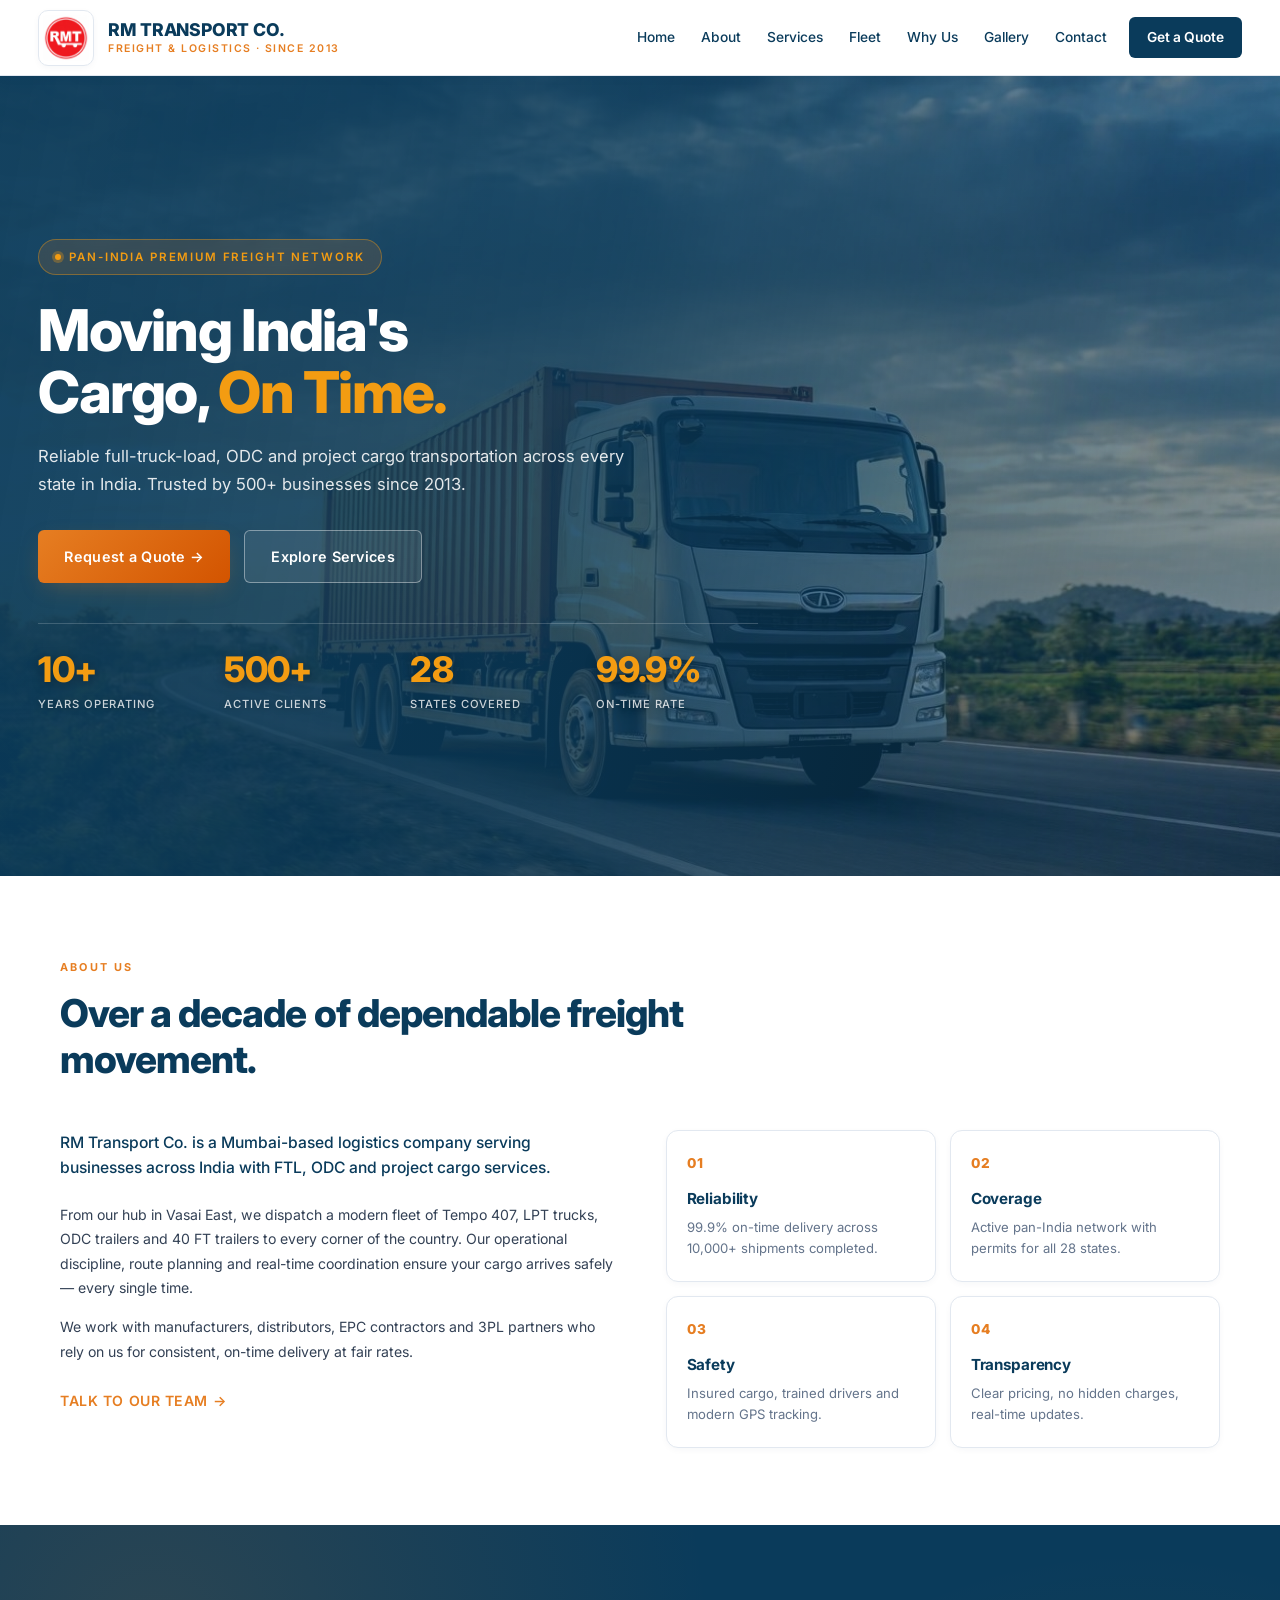
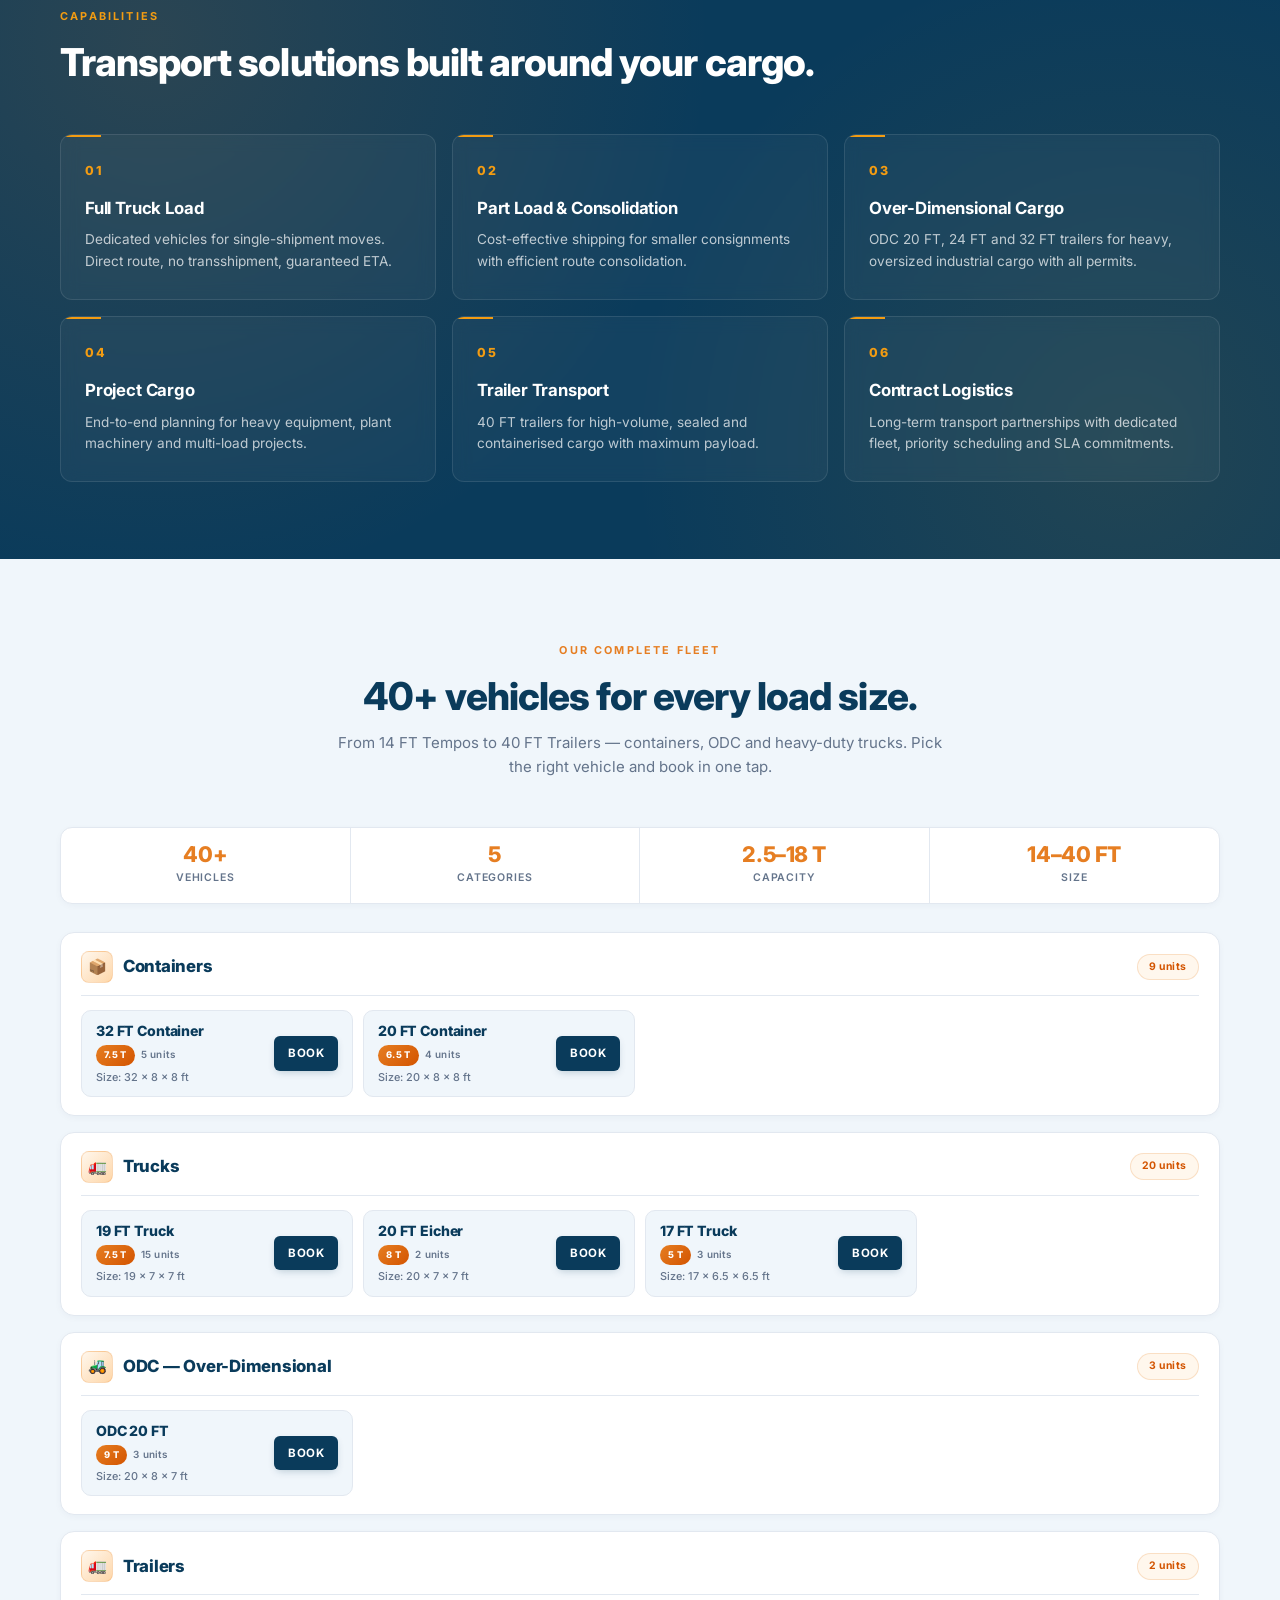
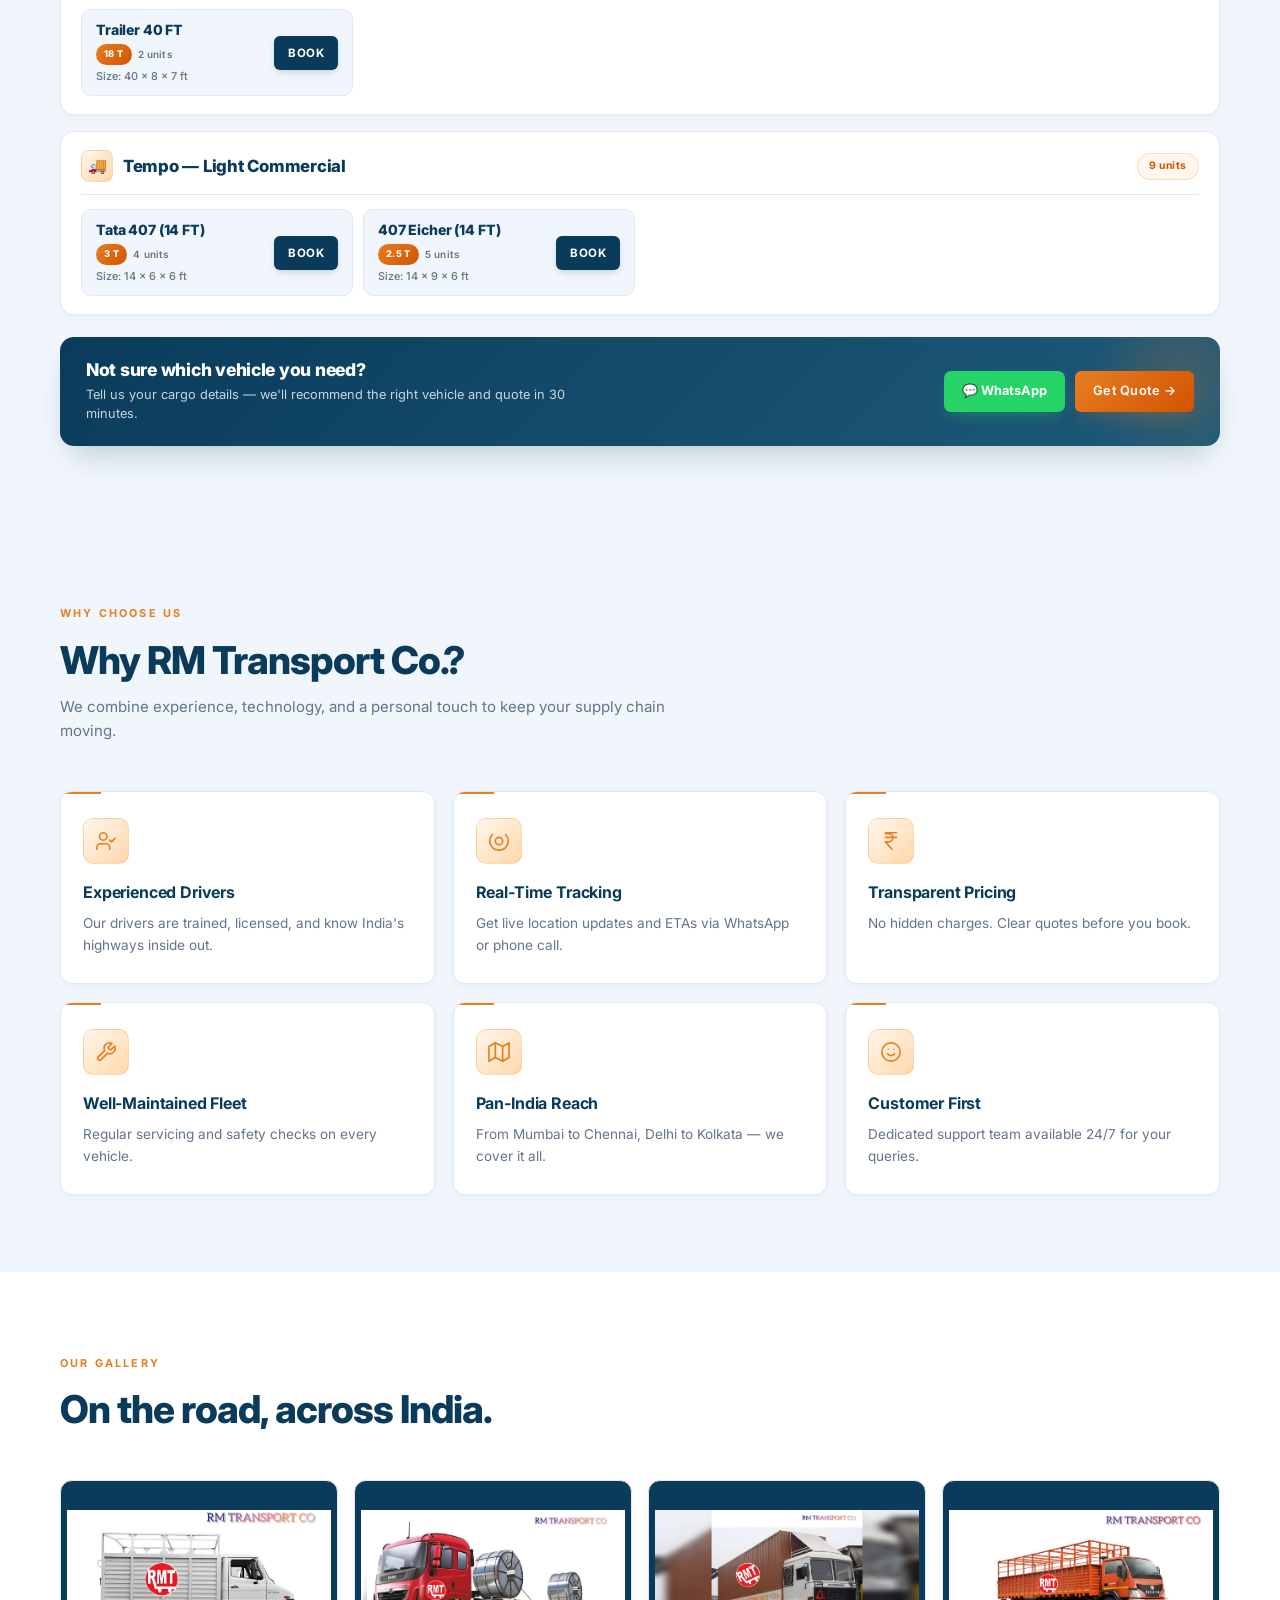
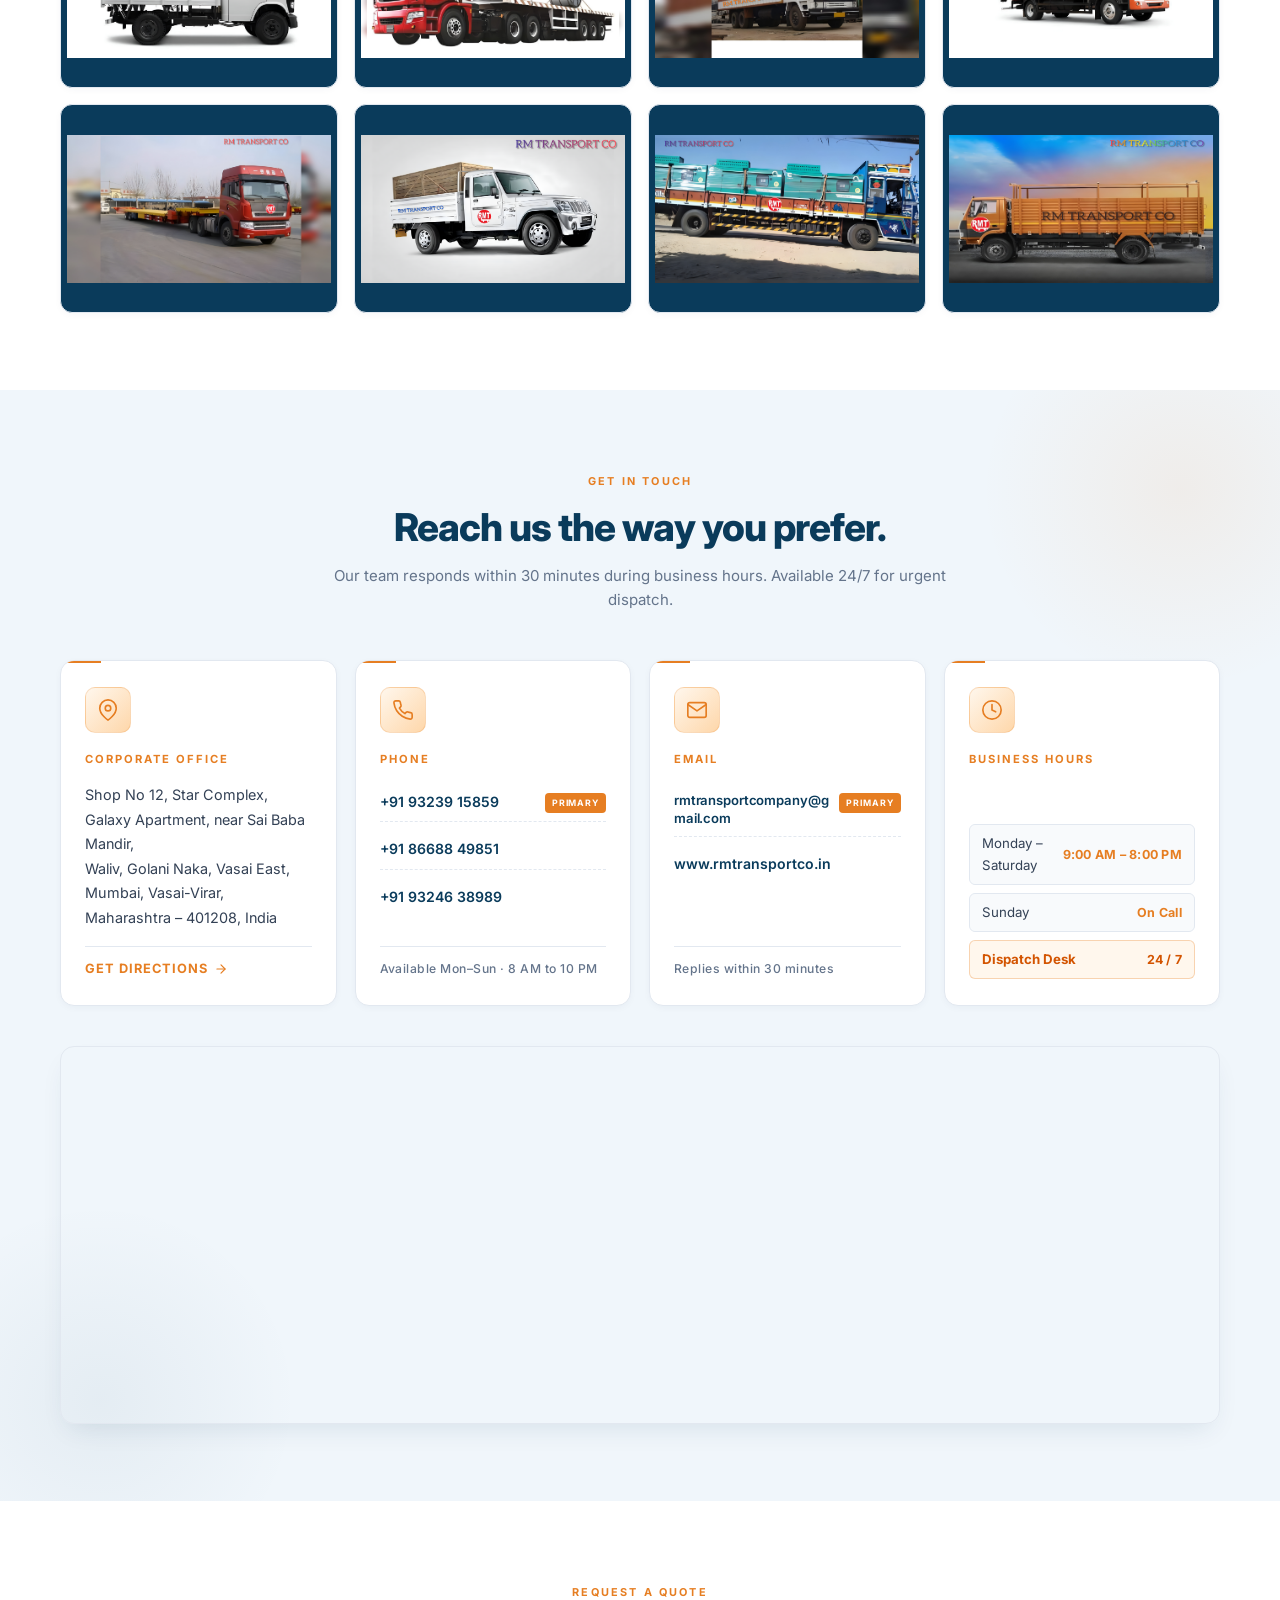
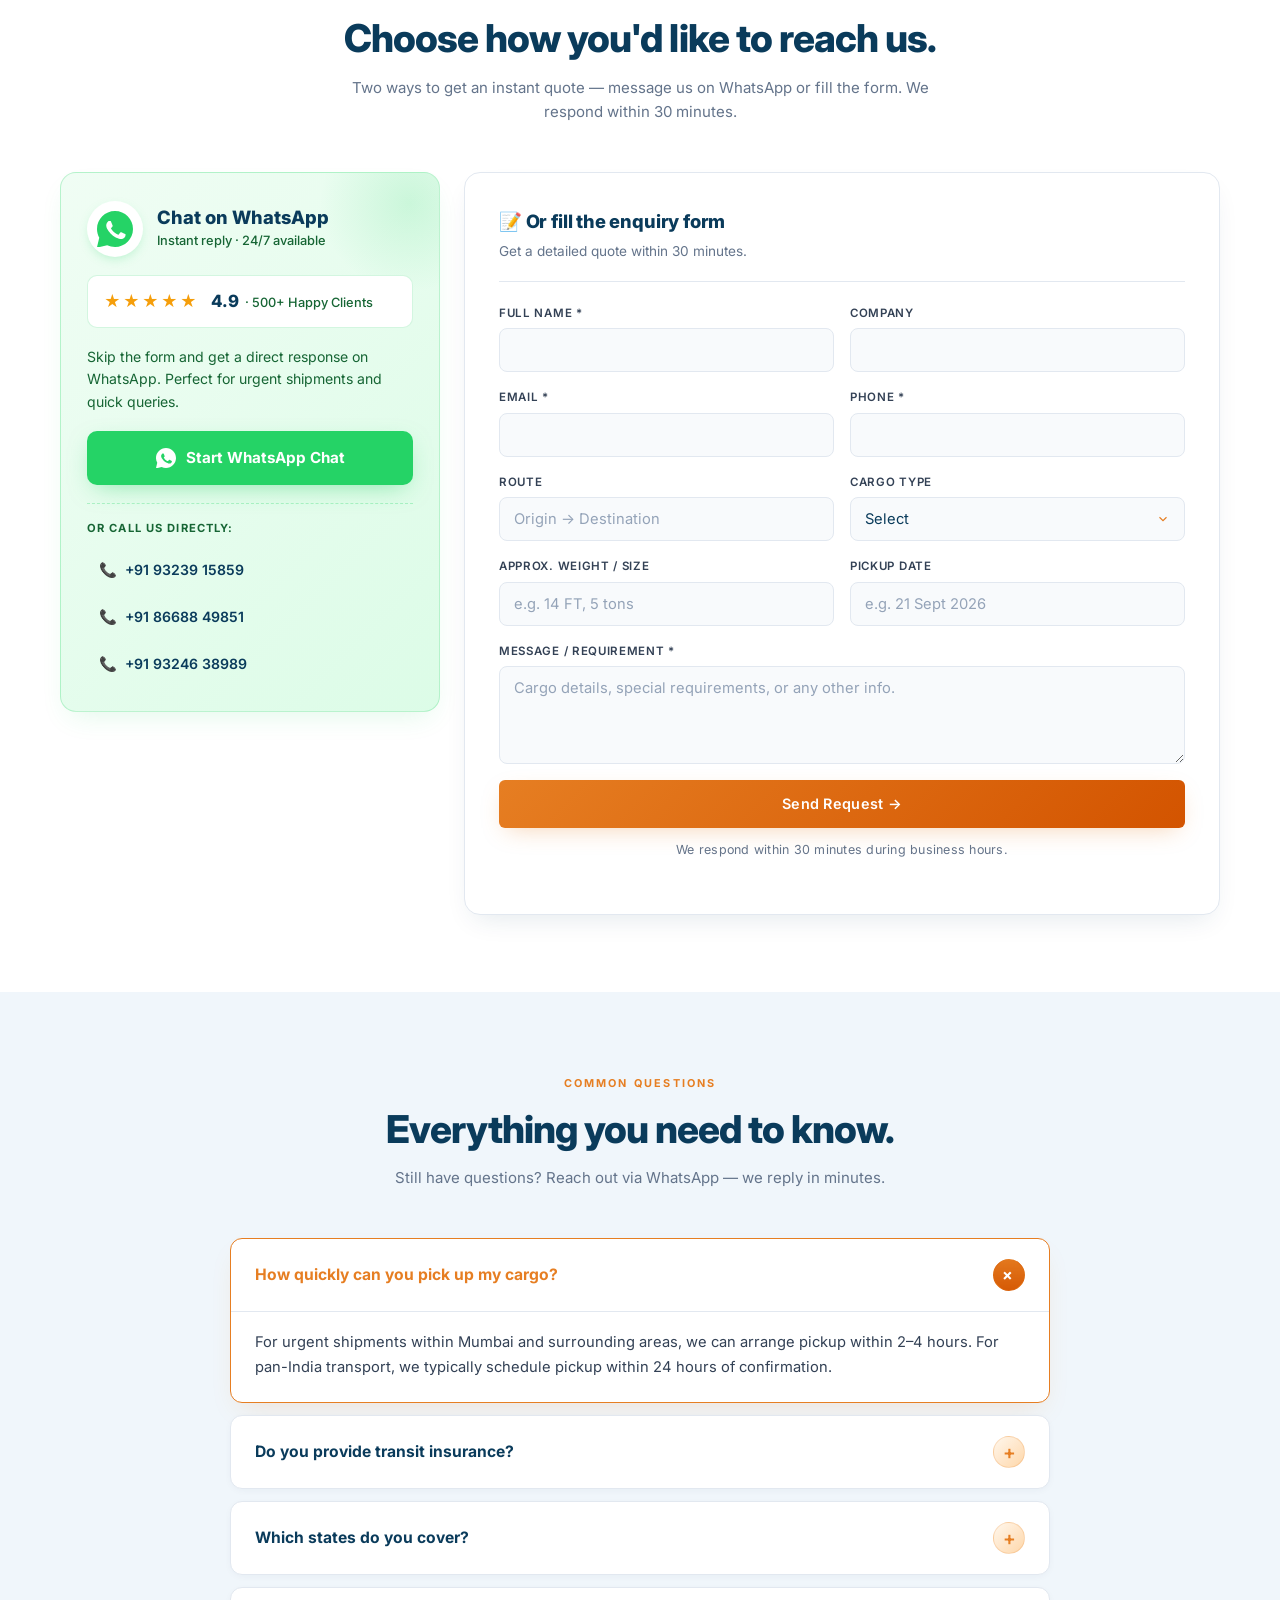
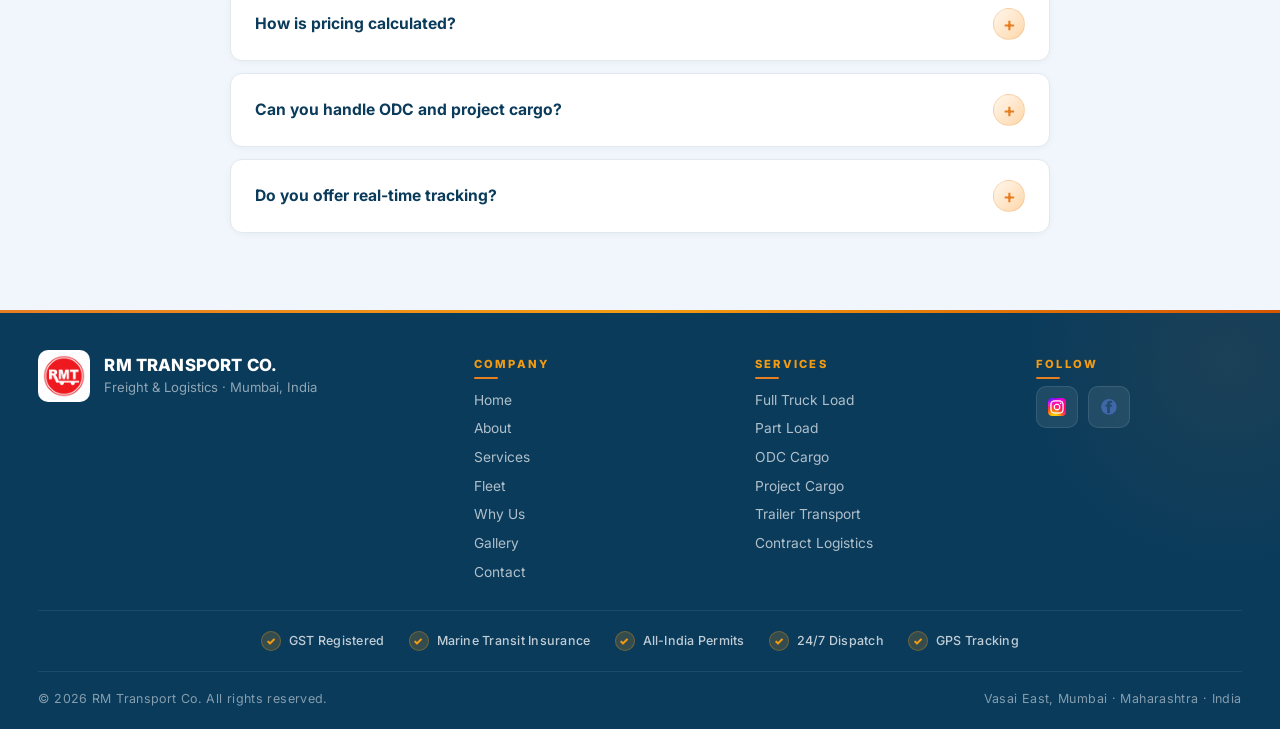
==== commit c5c0eff0: "updated year and over a decade" ====
--- a/index.html
+++ b/index.html
@@ -4,7 +4,7 @@
   <meta charset="UTF-8" />
   <meta name="viewport" content="width=device-width, initial-scale=1.0, viewport-fit=cover" />
   <meta name="theme-color" content="#0a3b5b" />
-  <meta name="description" content="RM Transport Co. — Premium Pan-India freight and logistics solutions. FTL, ODC, project cargo. Since 2015." />
+  <meta name="description" content="RM Transport Co. — Premium Pan-India freight and logistics solutions. FTL, ODC, project cargo. Since 2013." />
   <title>RM Transport Co. — Premium Freight & Logistics</title>
 
   <link rel="preconnect" href="https://fonts.googleapis.com">
@@ -21,7 +21,7 @@
         <img src="logo.jpg" alt="RM Transport Co." class="brand-logo" />
         <div class="brand-text">
           <span class="brand-name">RM TRANSPORT CO.</span>
-          <span class="brand-tag">Freight & Logistics · Since 2015</span>
+          <span class="brand-tag">Freight & Logistics · Since 2013</span>
         </div>
       </a>
 
@@ -58,7 +58,7 @@
         Cargo, <span class="hero-title-accent">On Time.</span>
       </h1>
       <p class="hero-sub">
-        Reliable full-truck-load, ODC and project cargo transportation across every state in India. Trusted by 500+ businesses since 2015.
+        Reliable full-truck-load, ODC and project cargo transportation across every state in India. Trusted by 500+ businesses since 2013.
       </p>
 
       <div class="hero-actions">
@@ -92,7 +92,7 @@
     <div class="container">
       <div class="section-head">
         <span class="eyebrow">About Us</span>
-        <h2>A decade of dependable freight movement.</h2>
+        <h2>Over a decade of dependable freight movement.</h2>
       </div>
 
       <div class="about-grid">
